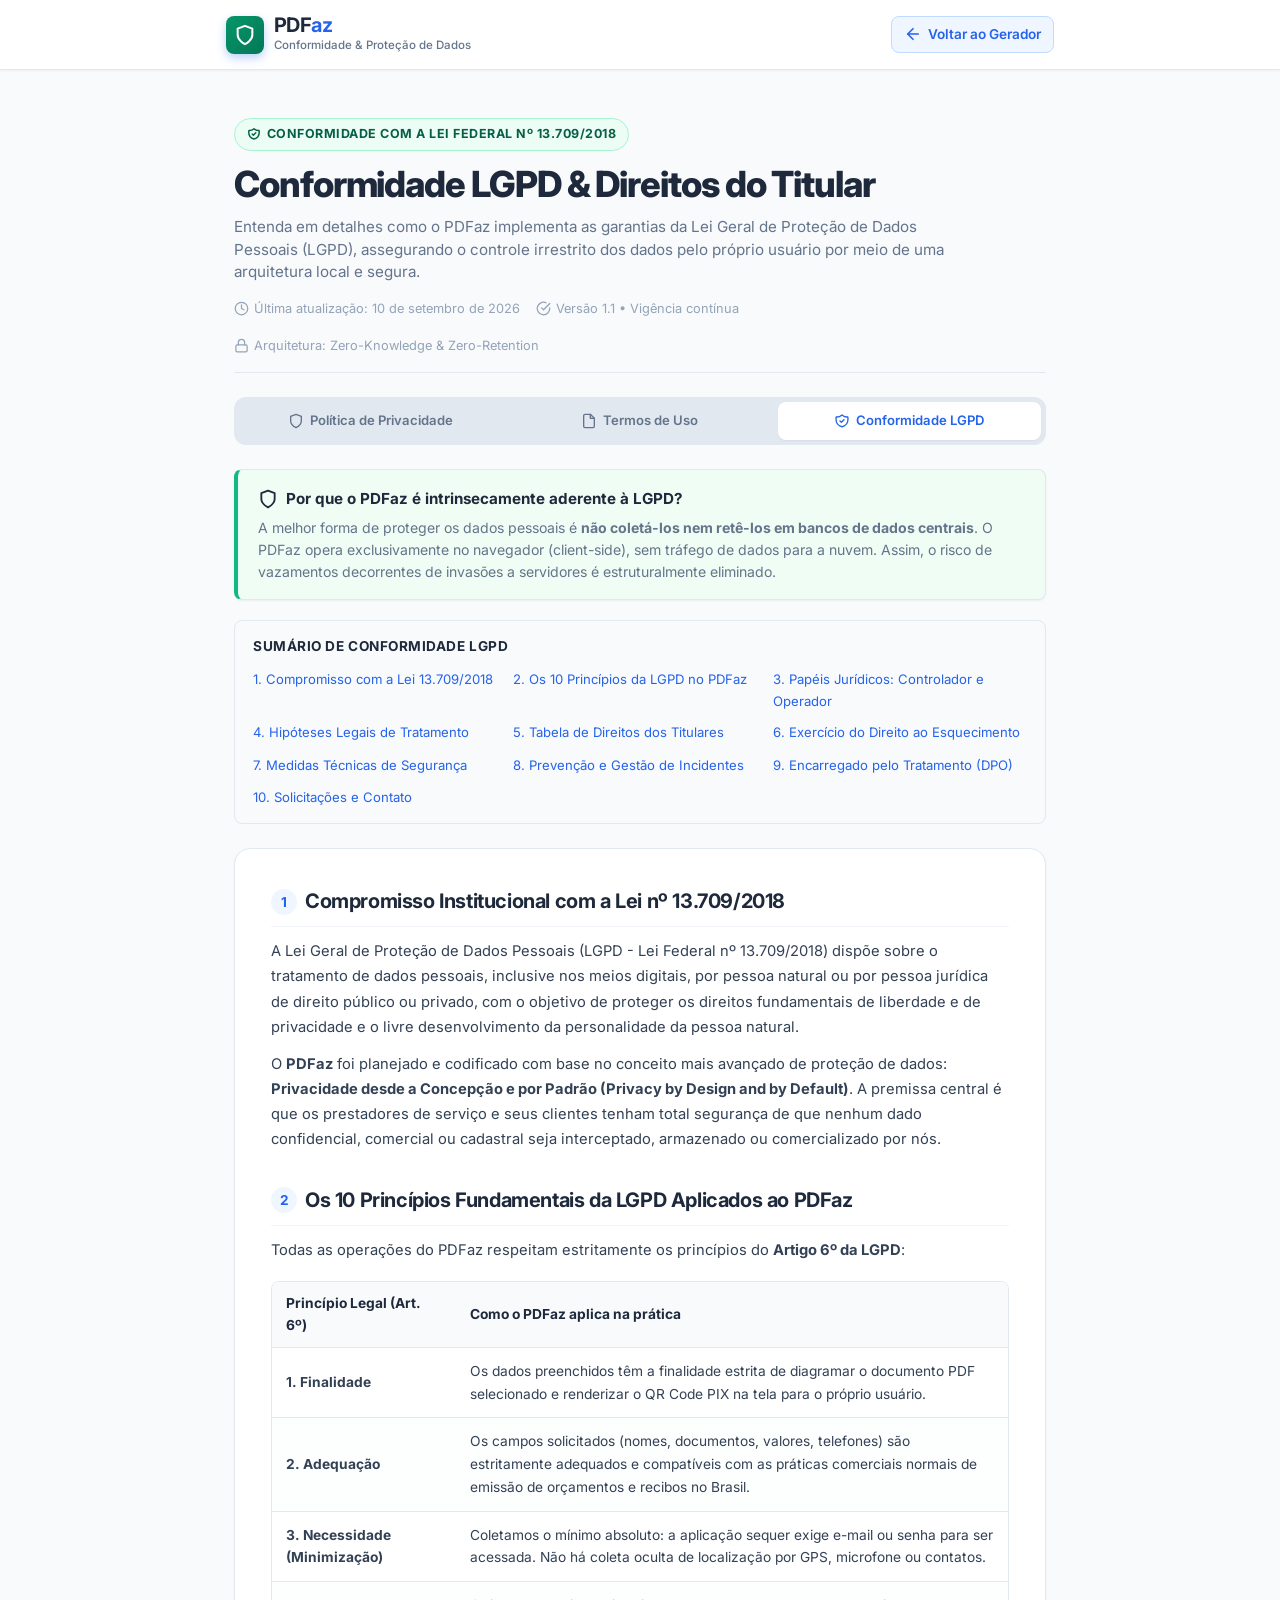
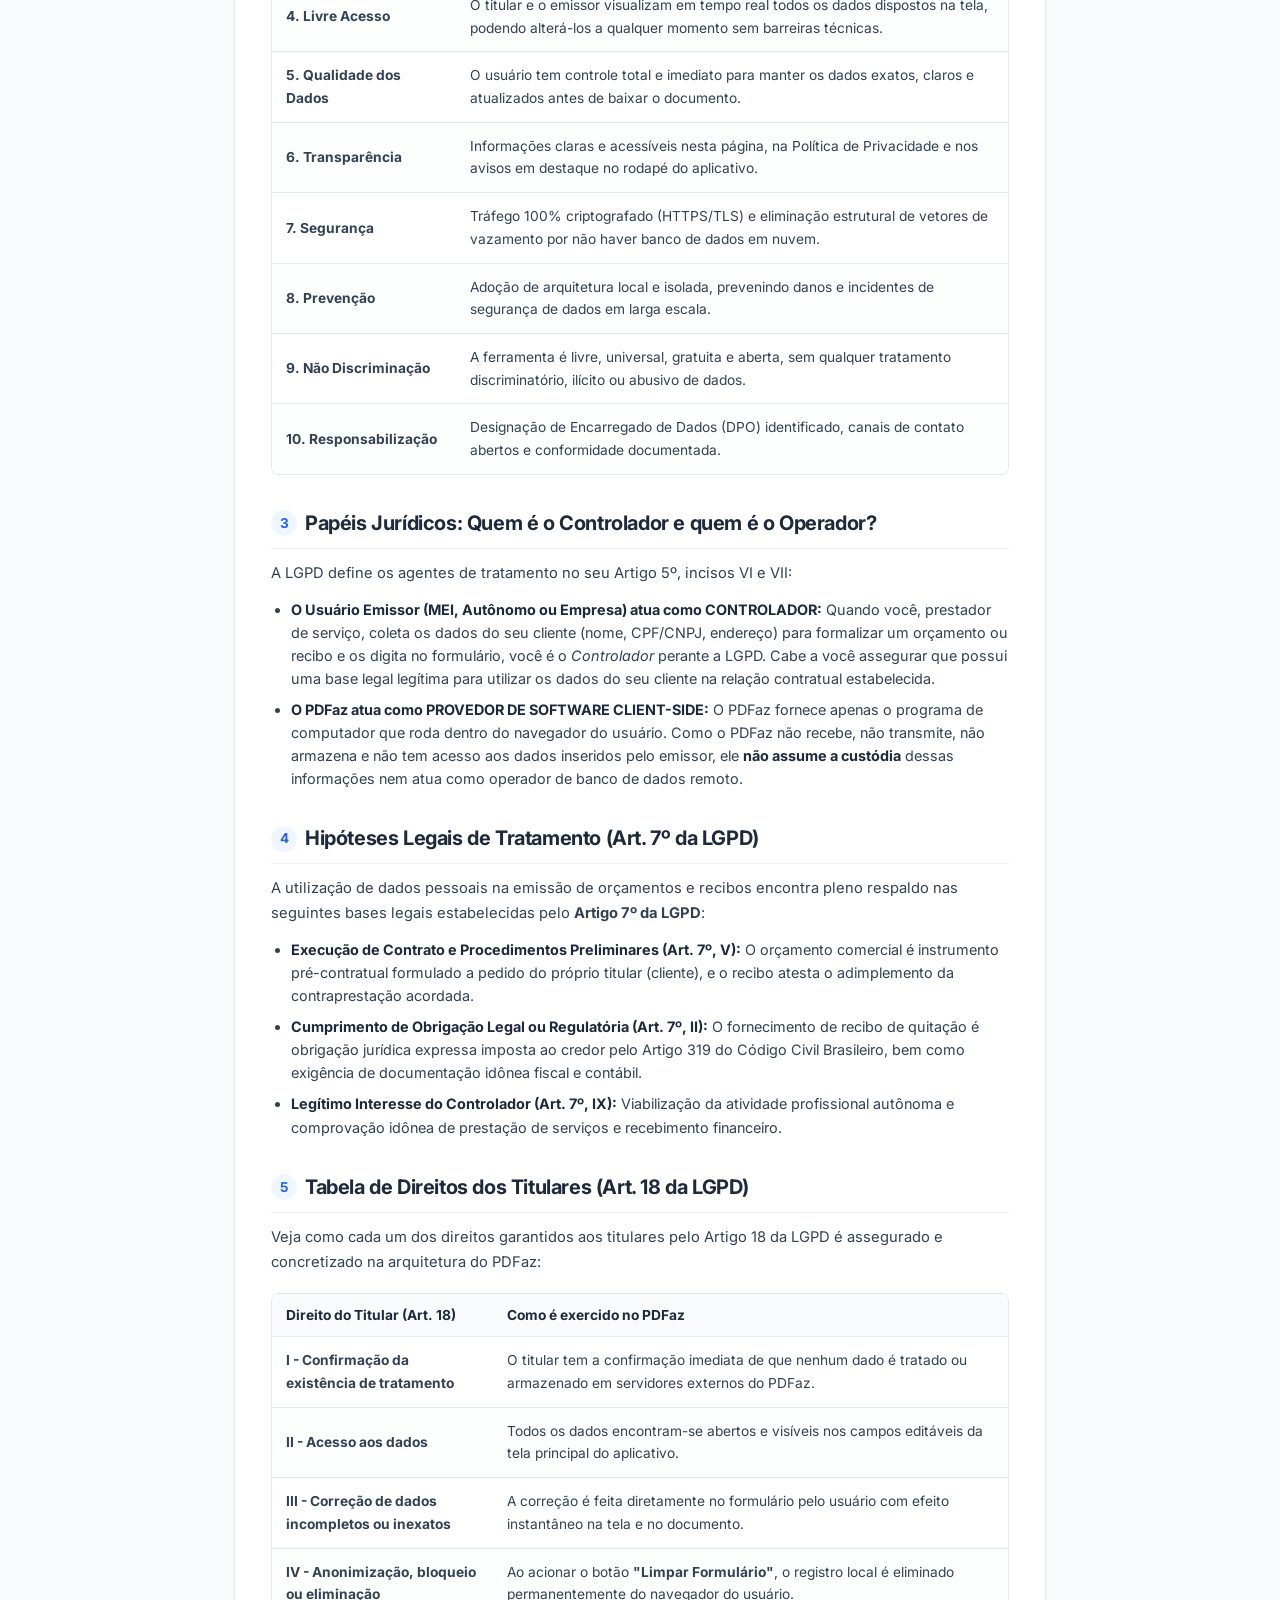
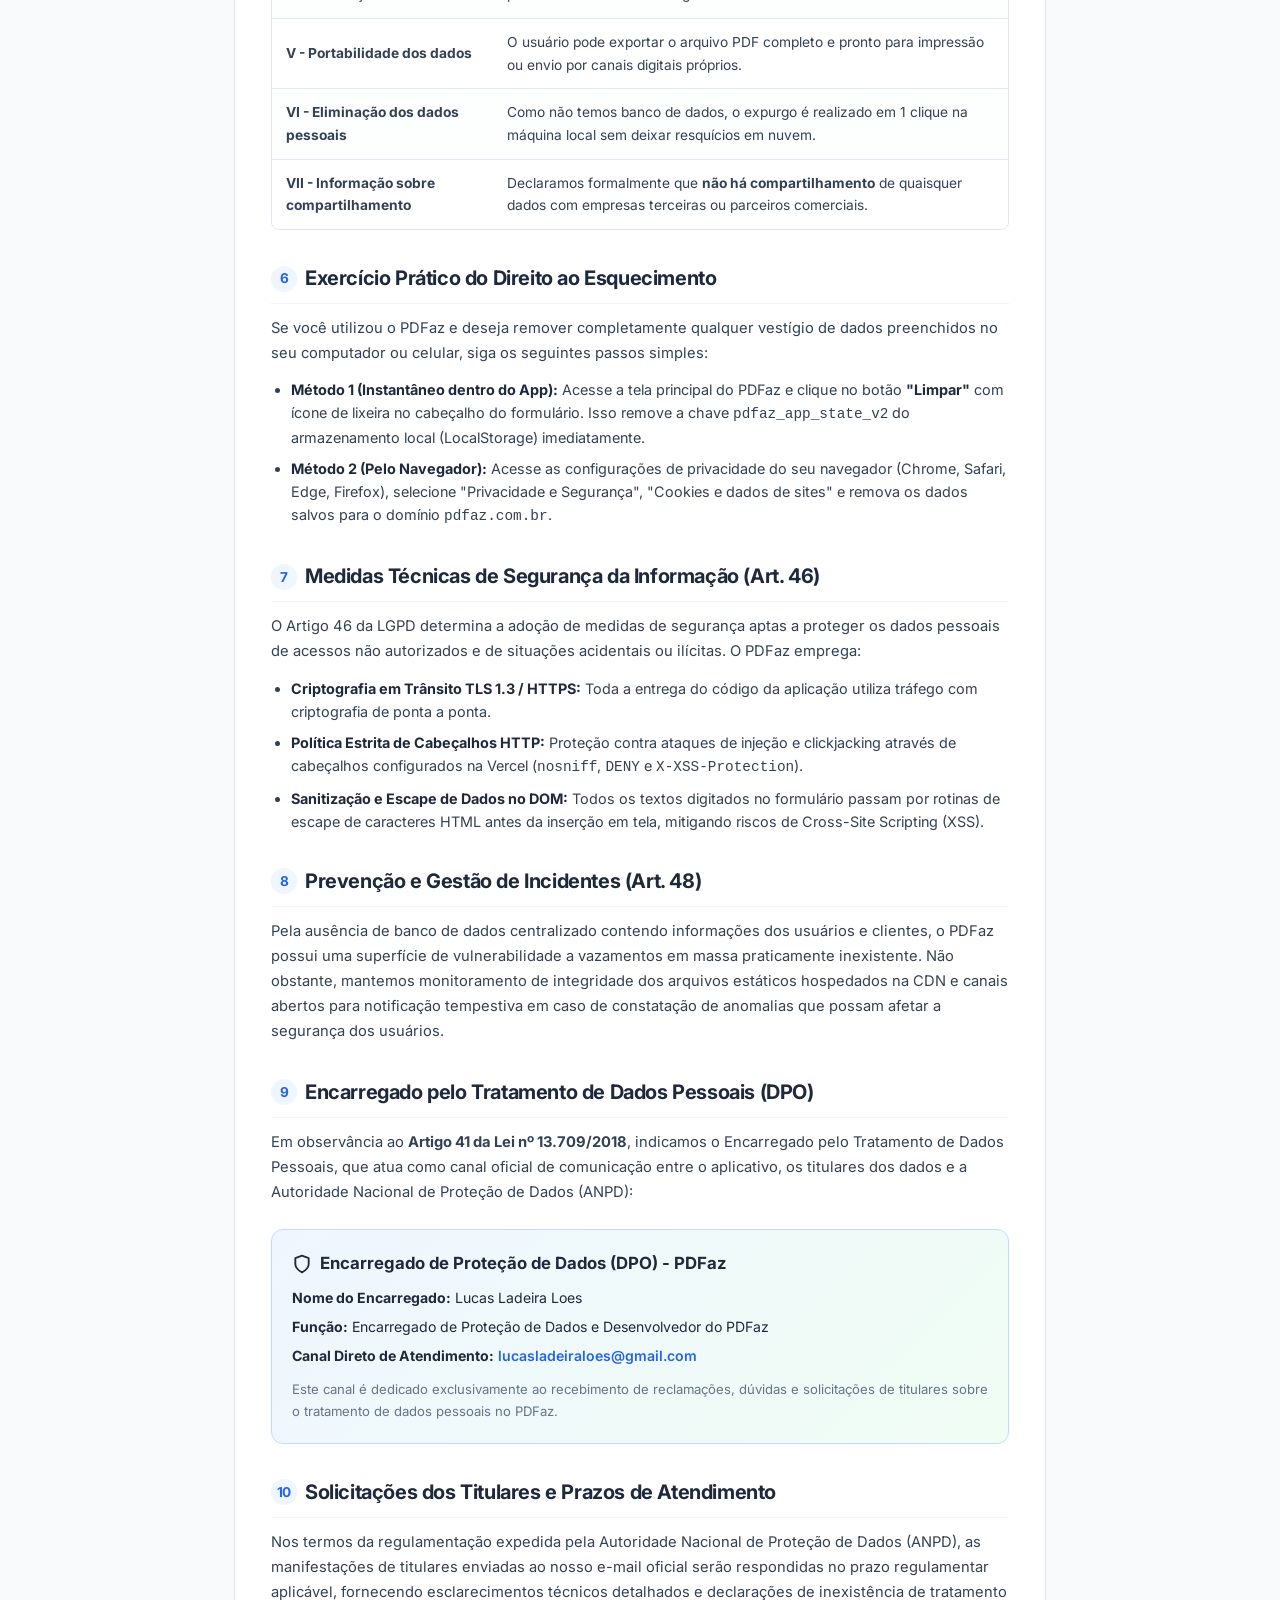
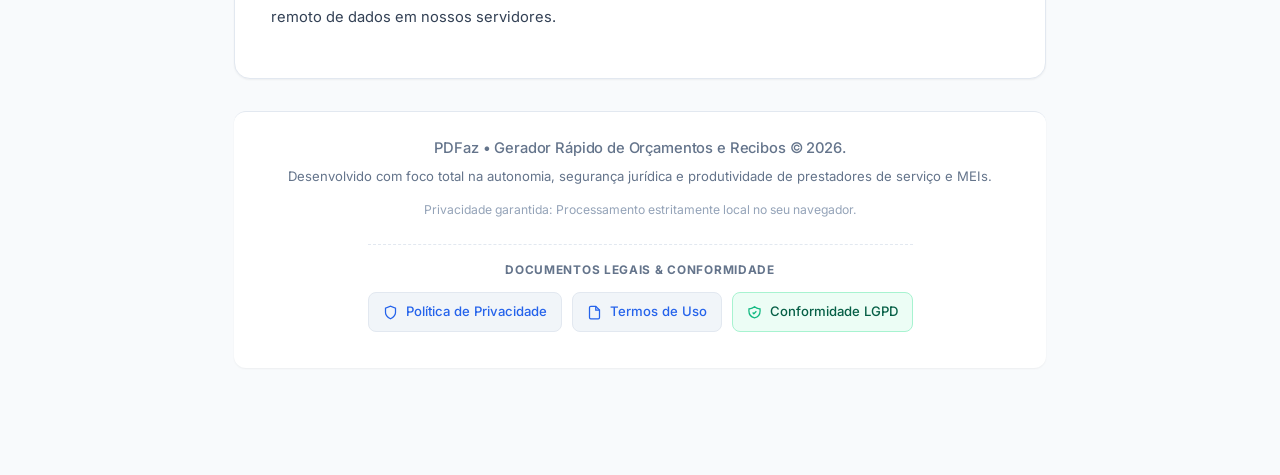
==== lgpd.html @ d3eaae0d "feat: add customer satisfaction survey, email dispatch and update domain to PDFaz.com.br" ====
<!DOCTYPE html>
<html lang="pt-BR">
<head>
  <meta charset="UTF-8">
  <meta name="viewport" content="width=device-width, initial-scale=1.0">
  <title>Conformidade LGPD • Direitos do Titular • PDFaz</title>
  
  <!-- SEO & Metadados -->
  <meta name="description" content="Conformidade do PDFaz com a Lei Geral de Proteção de Dados (LGPD - Lei nº 13.709/2018). Conheça as diretrizes de privacidade por design, bases legais e como exercer seus direitos.">
  <meta name="robots" content="index, follow">
  <link rel="canonical" href="https://pdfaz.com.br/lgpd">

  <!-- Favicon -->
  <link rel="icon" type="image/svg+xml" href="icons/icon.svg">
  <link rel="alternate icon" type="image/png" href="icons/icon-192.png">
  <meta name="theme-color" content="#10B981">

  <!-- Tipografia do Google Fonts: Inter -->
  <link rel="preconnect" href="https://fonts.googleapis.com">
  <link rel="preconnect" href="https://fonts.gstatic.com" crossorigin>
  <link href="https://fonts.googleapis.com/css2?family=Inter:wght@400;500;600;700;800&display=swap" rel="stylesheet">

  <!-- Estilos da Aplicação -->
  <link rel="stylesheet" href="css/style.css">
</head>
<body class="legal-page-body">

  <!-- ========================================================================
       Cabeçalho Superior com Navegação de Retorno
       ======================================================================== -->
  <header class="legal-header">
    <div class="legal-header-inner">
      <a href="./" class="brand" title="Voltar para a página principal do PDFaz">
        <div class="brand-icon" style="background: linear-gradient(135deg, #059669 0%, #047857 100%);">
          <svg width="22" height="22" viewBox="0 0 24 24" fill="none" stroke="currentColor" stroke-width="2.2" stroke-linecap="round" stroke-linejoin="round">
            <path d="M12 22s8-4 8-10V5l-8-3-8 3v7c0 6 8 10 8 10z"></path>
          </svg>
        </div>
        <div class="brand-info">
          <span class="brand-title">PDF<span>az</span></span>
          <span class="brand-subtitle">Conformidade &amp; Proteção de Dados</span>
        </div>
      </a>

      <a href="./" class="btn-back-app" title="Retornar ao Gerador de Documentos">
        <svg width="18" height="18" viewBox="0 0 24 24" fill="none" stroke="currentColor" stroke-width="2.2" stroke-linecap="round" stroke-linejoin="round">
          <line x1="19" y1="12" x2="5" y2="12"></line>
          <polyline points="12 19 5 12 12 5"></polyline>
        </svg>
        <span>Voltar ao Gerador</span>
      </a>
    </div>
  </header>

  <!-- ========================================================================
       Conteúdo Principal da Página LGPD
       ======================================================================== -->
  <main class="legal-container">

    <!-- Hero Section -->
    <div class="legal-hero">
      <div class="legal-badge badge-success">
        <svg width="14" height="14" viewBox="0 0 24 24" fill="none" stroke="currentColor" stroke-width="2.5" stroke-linecap="round" stroke-linejoin="round">
          <path d="M9 12l2 2 4-4m5.618-4.016A11.955 11.955 0 0112 2.944a11.955 11.955 0 01-8.618 3.04A12.02 12.02 0 003 9c0 5.591 3.824 10.29 9 11.622 5.176-1.332 9-6.03 9-11.622 0-1.042-.133-2.052-.382-3.016z"></path>
        </svg>
        Conformidade com a Lei Federal nº 13.709/2018
      </div>
      <h1 class="legal-title">Conformidade LGPD &amp; Direitos do Titular</h1>
      <p class="legal-subtitle">
        Entenda em detalhes como o PDFaz implementa as garantias da Lei Geral de Proteção de Dados Pessoais (LGPD), assegurando o controle irrestrito dos dados pelo próprio usuário por meio de uma arquitetura local e segura.
      </p>

      <div class="legal-meta">
        <span class="legal-meta-item">
          <svg width="15" height="15" viewBox="0 0 24 24" fill="none" stroke="currentColor" stroke-width="2" stroke-linecap="round" stroke-linejoin="round">
            <circle cx="12" cy="12" r="10"></circle>
            <polyline points="12 6 12 12 16 14"></polyline>
          </svg>
          Última atualização: 10 de setembro de 2026
        </span>
        <span class="legal-meta-item">
          <svg width="15" height="15" viewBox="0 0 24 24" fill="none" stroke="currentColor" stroke-width="2" stroke-linecap="round" stroke-linejoin="round">
            <path d="M22 11.08V12a10 10 0 1 1-5.93-9.14"></path>
            <polyline points="22 4 12 14.01 9 11.01"></polyline>
          </svg>
          Versão 1.1 • Vigência contínua
        </span>
        <span class="legal-meta-item">
          <svg width="15" height="15" viewBox="0 0 24 24" fill="none" stroke="currentColor" stroke-width="2" stroke-linecap="round" stroke-linejoin="round">
            <rect x="3" y="11" width="18" height="11" rx="2" ry="2"></rect>
            <path d="M7 11V7a5 5 0 0 1 10 0v4"></path>
          </svg>
          Arquitetura: Zero-Knowledge &amp; Zero-Retention
        </span>
      </div>
    </div>

    <!-- Navegação Rápida entre Abas Legais -->
    <nav class="legal-nav-tabs" aria-label="Navegação entre documentos legais">
      <a href="politica-privacidade" class="legal-tab-link">
        <svg width="16" height="16" viewBox="0 0 24 24" fill="none" stroke="currentColor" stroke-width="2" stroke-linecap="round" stroke-linejoin="round">
          <path d="M12 22s8-4 8-10V5l-8-3-8 3v7c0 6 8 10 8 10z"></path>
        </svg>
        Política de Privacidade
      </a>
      <a href="termos-de-uso" class="legal-tab-link">
        <svg width="16" height="16" viewBox="0 0 24 24" fill="none" stroke="currentColor" stroke-width="2" stroke-linecap="round" stroke-linejoin="round">
          <path d="M14 2H6a2 2 0 0 0-2 2v16a2 2 0 0 0 2 2h12a2 2 0 0 0 2-2V8z"></path>
          <polyline points="14 2 14 8 20 8"></polyline>
        </svg>
        Termos de Uso
      </a>
      <a href="lgpd" class="legal-tab-link active">
        <svg width="16" height="16" viewBox="0 0 24 24" fill="none" stroke="currentColor" stroke-width="2" stroke-linecap="round" stroke-linejoin="round">
          <path d="M9 12l2 2 4-4m5.618-4.016A11.955 11.955 0 0112 2.944a11.955 11.955 0 01-8.618 3.04A12.02 12.02 0 003 9c0 5.591 3.824 10.29 9 11.622 5.176-1.332 9-6.03 9-11.622 0-1.042-.133-2.052-.382-3.016z"></path>
        </svg>
        Conformidade LGPD
      </a>
    </nav>

    <!-- Caixa de Destaque / Resumo LGPD -->
    <div class="legal-callout callout-success">
      <div class="legal-callout-header">
        <svg width="20" height="20" viewBox="0 0 24 24" fill="none" stroke="currentColor" stroke-width="2.2" stroke-linecap="round" stroke-linejoin="round">
          <path d="M12 22s8-4 8-10V5l-8-3-8 3v7c0 6 8 10 8 10z"></path>
        </svg>
        Por que o PDFaz é intrinsecamente aderente à LGPD?
      </div>
      <div class="legal-callout-body">
        A melhor forma de proteger os dados pessoais é <strong>não coletá-los nem retê-los em bancos de dados centrais</strong>. O PDFaz opera exclusivamente no navegador (client-side), sem tráfego de dados para a nuvem. Assim, o risco de vazamentos decorrentes de invasões a servidores é estruturalmente eliminado.
      </div>
    </div>

    <!-- Sumário do Documento -->
    <div class="toc-box">
      <div class="toc-title">Sumário de Conformidade LGPD</div>
      <ul class="toc-list">
        <li><a href="#lgpd-1" class="toc-link">1. Compromisso com a Lei 13.709/2018</a></li>
        <li><a href="#lgpd-2" class="toc-link">2. Os 10 Princípios da LGPD no PDFaz</a></li>
        <li><a href="#lgpd-3" class="toc-link">3. Papéis Jurídicos: Controlador e Operador</a></li>
        <li><a href="#lgpd-4" class="toc-link">4. Hipóteses Legais de Tratamento</a></li>
        <li><a href="#lgpd-5" class="toc-link">5. Tabela de Direitos dos Titulares</a></li>
        <li><a href="#lgpd-6" class="toc-link">6. Exercício do Direito ao Esquecimento</a></li>
        <li><a href="#lgpd-7" class="toc-link">7. Medidas Técnicas de Segurança</a></li>
        <li><a href="#lgpd-8" class="toc-link">8. Prevenção e Gestão de Incidentes</a></li>
        <li><a href="#lgpd-9" class="toc-link">9. Encarregado pelo Tratamento (DPO)</a></li>
        <li><a href="#lgpd-10" class="toc-link">10. Solicitações e Contato</a></li>
      </ul>
    </div>

    <!-- Card com o Conteúdo Completo -->
    <article class="legal-content-card">

      <!-- Seção 1 -->
      <section class="legal-section" id="lgpd-1">
        <h2 class="legal-section-title">
          <span class="section-num">1</span>
          Compromisso Institucional com a Lei nº 13.709/2018
        </h2>
        <p class="legal-text">
          A Lei Geral de Proteção de Dados Pessoais (LGPD - Lei Federal nº 13.709/2018) dispõe sobre o tratamento de dados pessoais, inclusive nos meios digitais, por pessoa natural ou por pessoa jurídica de direito público ou privado, com o objetivo de proteger os direitos fundamentais de liberdade e de privacidade e o livre desenvolvimento da personalidade da pessoa natural.
        </p>
        <p class="legal-text">
          O <strong>PDFaz</strong> foi planejado e codificado com base no conceito mais avançado de proteção de dados: <strong>Privacidade desde a Concepção e por Padrão (Privacy by Design and by Default)</strong>. A premissa central é que os prestadores de serviço e seus clientes tenham total segurança de que nenhum dado confidencial, comercial ou cadastral seja interceptado, armazenado ou comercializado por nós.
        </p>
      </section>

      <!-- Seção 2 -->
      <section class="legal-section" id="lgpd-2">
        <h2 class="legal-section-title">
          <span class="section-num">2</span>
          Os 10 Princípios Fundamentais da LGPD Aplicados ao PDFaz
        </h2>
        <p class="legal-text">
          Todas as operações do PDFaz respeitam estritamente os princípios do <strong>Artigo 6º da LGPD</strong>:
        </p>

        <div class="legal-table-wrapper">
          <table class="legal-table">
            <thead>
              <tr>
                <th style="width: 25%;">Princípio Legal (Art. 6º)</th>
                <th>Como o PDFaz aplica na prática</th>
              </tr>
            </thead>
            <tbody>
              <tr>
                <td><strong>1. Finalidade</strong></td>
                <td>Os dados preenchidos têm a finalidade estrita de diagramar o documento PDF selecionado e renderizar o QR Code PIX na tela para o próprio usuário.</td>
              </tr>
              <tr>
                <td><strong>2. Adequação</strong></td>
                <td>Os campos solicitados (nomes, documentos, valores, telefones) são estritamente adequados e compatíveis com as práticas comerciais normais de emissão de orçamentos e recibos no Brasil.</td>
              </tr>
              <tr>
                <td><strong>3. Necessidade (Minimização)</strong></td>
                <td>Coletamos o mínimo absoluto: a aplicação sequer exige e-mail ou senha para ser acessada. Não há coleta oculta de localização por GPS, microfone ou contatos.</td>
              </tr>
              <tr>
                <td><strong>4. Livre Acesso</strong></td>
                <td>O titular e o emissor visualizam em tempo real todos os dados dispostos na tela, podendo alterá-los a qualquer momento sem barreiras técnicas.</td>
              </tr>
              <tr>
                <td><strong>5. Qualidade dos Dados</strong></td>
                <td>O usuário tem controle total e imediato para manter os dados exatos, claros e atualizados antes de baixar o documento.</td>
              </tr>
              <tr>
                <td><strong>6. Transparência</strong></td>
                <td>Informações claras e acessíveis nesta página, na Política de Privacidade e nos avisos em destaque no rodapé do aplicativo.</td>
              </tr>
              <tr>
                <td><strong>7. Segurança</strong></td>
                <td>Tráfego 100% criptografado (HTTPS/TLS) e eliminação estrutural de vetores de vazamento por não haver banco de dados em nuvem.</td>
              </tr>
              <tr>
                <td><strong>8. Prevenção</strong></td>
                <td>Adoção de arquitetura local e isolada, prevenindo danos e incidentes de segurança de dados em larga escala.</td>
              </tr>
              <tr>
                <td><strong>9. Não Discriminação</strong></td>
                <td>A ferramenta é livre, universal, gratuita e aberta, sem qualquer tratamento discriminatório, ilícito ou abusivo de dados.</td>
              </tr>
              <tr>
                <td><strong>10. Responsabilização</strong></td>
                <td>Designação de Encarregado de Dados (DPO) identificado, canais de contato abertos e conformidade documentada.</td>
              </tr>
            </tbody>
          </table>
        </div>
      </section>

      <!-- Seção 3 -->
      <section class="legal-section" id="lgpd-3">
        <h2 class="legal-section-title">
          <span class="section-num">3</span>
          Papéis Jurídicos: Quem é o Controlador e quem é o Operador?
        </h2>
        <p class="legal-text">
          A LGPD define os agentes de tratamento no seu Artigo 5º, incisos VI e VII:
        </p>
        <ul class="legal-list">
          <li>
            <strong>O Usuário Emissor (MEI, Autônomo ou Empresa) atua como CONTROLADOR:</strong>
            Quando você, prestador de serviço, coleta os dados do seu cliente (nome, CPF/CNPJ, endereço) para formalizar um orçamento ou recibo e os digita no formulário, você é o <em>Controlador</em> perante a LGPD. Cabe a você assegurar que possui uma base legal legítima para utilizar os dados do seu cliente na relação contratual estabelecida.
          </li>
          <li>
            <strong>O PDFaz atua como PROVEDOR DE SOFTWARE CLIENT-SIDE:</strong>
            O PDFaz fornece apenas o programa de computador que roda dentro do navegador do usuário. Como o PDFaz não recebe, não transmite, não armazena e não tem acesso aos dados inseridos pelo emissor, ele <strong>não assume a custódia</strong> dessas informações nem atua como operador de banco de dados remoto.
          </li>
        </ul>
      </section>

      <!-- Seção 4 -->
      <section class="legal-section" id="lgpd-4">
        <h2 class="legal-section-title">
          <span class="section-num">4</span>
          Hipóteses Legais de Tratamento (Art. 7º da LGPD)
        </h2>
        <p class="legal-text">
          A utilização de dados pessoais na emissão de orçamentos e recibos encontra pleno respaldo nas seguintes bases legais estabelecidas pelo <strong>Artigo 7º da LGPD</strong>:
        </p>
        <ul class="legal-list">
          <li>
            <strong>Execução de Contrato e Procedimentos Preliminares (Art. 7º, V):</strong> O orçamento comercial é instrumento pré-contratual formulado a pedido do próprio titular (cliente), e o recibo atesta o adimplemento da contraprestação acordada.
          </li>
          <li>
            <strong>Cumprimento de Obrigação Legal ou Regulatória (Art. 7º, II):</strong> O fornecimento de recibo de quitação é obrigação jurídica expressa imposta ao credor pelo Artigo 319 do Código Civil Brasileiro, bem como exigência de documentação idônea fiscal e contábil.
          </li>
          <li>
            <strong>Legítimo Interesse do Controlador (Art. 7º, IX):</strong> Viabilização da atividade profissional autônoma e comprovação idônea de prestação de serviços e recebimento financeiro.
          </li>
        </ul>
      </section>

      <!-- Seção 5 -->
      <section class="legal-section" id="lgpd-5">
        <h2 class="legal-section-title">
          <span class="section-num">5</span>
          Tabela de Direitos dos Titulares (Art. 18 da LGPD)
        </h2>
        <p class="legal-text">
          Veja como cada um dos direitos garantidos aos titulares pelo Artigo 18 da LGPD é assegurado e concretizado na arquitetura do PDFaz:
        </p>

        <div class="legal-table-wrapper">
          <table class="legal-table">
            <thead>
              <tr>
                <th style="width: 30%;">Direito do Titular (Art. 18)</th>
                <th>Como é exercido no PDFaz</th>
              </tr>
            </thead>
            <tbody>
              <tr>
                <td><strong>I - Confirmação da existência de tratamento</strong></td>
                <td>O titular tem a confirmação imediata de que nenhum dado é tratado ou armazenado em servidores externos do PDFaz.</td>
              </tr>
              <tr>
                <td><strong>II - Acesso aos dados</strong></td>
                <td>Todos os dados encontram-se abertos e visíveis nos campos editáveis da tela principal do aplicativo.</td>
              </tr>
              <tr>
                <td><strong>III - Correção de dados incompletos ou inexatos</strong></td>
                <td>A correção é feita diretamente no formulário pelo usuário com efeito instantâneo na tela e no documento.</td>
              </tr>
              <tr>
                <td><strong>IV - Anonimização, bloqueio ou eliminação</strong></td>
                <td>Ao acionar o botão <strong>"Limpar Formulário"</strong>, o registro local é eliminado permanentemente do navegador do usuário.</td>
              </tr>
              <tr>
                <td><strong>V - Portabilidade dos dados</strong></td>
                <td>O usuário pode exportar o arquivo PDF completo e pronto para impressão ou envio por canais digitais próprios.</td>
              </tr>
              <tr>
                <td><strong>VI - Eliminação dos dados pessoais</strong></td>
                <td>Como não temos banco de dados, o expurgo é realizado em 1 clique na máquina local sem deixar resquícios em nuvem.</td>
              </tr>
              <tr>
                <td><strong>VII - Informação sobre compartilhamento</strong></td>
                <td>Declaramos formalmente que <strong>não há compartilhamento</strong> de quaisquer dados com empresas terceiras ou parceiros comerciais.</td>
              </tr>
            </tbody>
          </table>
        </div>
      </section>

      <!-- Seção 6 -->
      <section class="legal-section" id="lgpd-6">
        <h2 class="legal-section-title">
          <span class="section-num">6</span>
          Exercício Prático do Direito ao Esquecimento
        </h2>
        <p class="legal-text">
          Se você utilizou o PDFaz e deseja remover completamente qualquer vestígio de dados preenchidos no seu computador ou celular, siga os seguintes passos simples:
        </p>
        <ul class="legal-list">
          <li><strong>Método 1 (Instantâneo dentro do App):</strong> Acesse a tela principal do PDFaz e clique no botão <strong>"Limpar"</strong> com ícone de lixeira no cabeçalho do formulário. Isso remove a chave <code>pdfaz_app_state_v2</code> do armazenamento local (LocalStorage) imediatamente.</li>
          <li><strong>Método 2 (Pelo Navegador):</strong> Acesse as configurações de privacidade do seu navegador (Chrome, Safari, Edge, Firefox), selecione "Privacidade e Segurança", "Cookies e dados de sites" e remova os dados salvos para o domínio <code>pdfaz.com.br</code>.</li>
        </ul>
      </section>

      <!-- Seção 7 -->
      <section class="legal-section" id="lgpd-7">
        <h2 class="legal-section-title">
          <span class="section-num">7</span>
          Medidas Técnicas de Segurança da Informação (Art. 46)
        </h2>
        <p class="legal-text">
          O Artigo 46 da LGPD determina a adoção de medidas de segurança aptas a proteger os dados pessoais de acessos não autorizados e de situações acidentais ou ilícitas. O PDFaz emprega:
        </p>
        <ul class="legal-list">
          <li><strong>Criptografia em Trânsito TLS 1.3 / HTTPS:</strong> Toda a entrega do código da aplicação utiliza tráfego com criptografia de ponta a ponta.</li>
          <li><strong>Política Estrita de Cabeçalhos HTTP:</strong> Proteção contra ataques de injeção e clickjacking através de cabeçalhos configurados na Vercel (<code>nosniff</code>, <code>DENY</code> e <code>X-XSS-Protection</code>).</li>
          <li><strong>Sanitização e Escape de Dados no DOM:</strong> Todos os textos digitados no formulário passam por rotinas de escape de caracteres HTML antes da inserção em tela, mitigando riscos de Cross-Site Scripting (XSS).</li>
        </ul>
      </section>

      <!-- Seção 8 -->
      <section class="legal-section" id="lgpd-8">
        <h2 class="legal-section-title">
          <span class="section-num">8</span>
          Prevenção e Gestão de Incidentes (Art. 48)
        </h2>
        <p class="legal-text">
          Pela ausência de banco de dados centralizado contendo informações dos usuários e clientes, o PDFaz possui uma superfície de vulnerabilidade a vazamentos em massa praticamente inexistente. Não obstante, mantemos monitoramento de integridade dos arquivos estáticos hospedados na CDN e canais abertos para notificação tempestiva em caso de constatação de anomalias que possam afetar a segurança dos usuários.
        </p>
      </section>

      <!-- Seção 9 -->
      <section class="legal-section" id="lgpd-9">
        <h2 class="legal-section-title">
          <span class="section-num">9</span>
          Encarregado pelo Tratamento de Dados Pessoais (DPO)
        </h2>
        <p class="legal-text">
          Em observância ao <strong>Artigo 41 da Lei nº 13.709/2018</strong>, indicamos o Encarregado pelo Tratamento de Dados Pessoais, que atua como canal oficial de comunicação entre o aplicativo, os titulares dos dados e a Autoridade Nacional de Proteção de Dados (ANPD):
        </p>

        <div class="dpo-card">
          <div class="dpo-card-title">
            <svg width="20" height="20" viewBox="0 0 24 24" fill="none" stroke="currentColor" stroke-width="2.2" stroke-linecap="round" stroke-linejoin="round">
              <path d="M12 22s8-4 8-10V5l-8-3-8 3v7c0 6 8 10 8 10z"></path>
            </svg>
            Encarregado de Proteção de Dados (DPO) - PDFaz
          </div>
          <div class="dpo-card-details">
            <div><strong>Nome do Encarregado:</strong> Lucas Ladeira Loes</div>
            <div><strong>Função:</strong> Encarregado de Proteção de Dados e Desenvolvedor do PDFaz</div>
            <div>
              <strong>Canal Direto de Atendimento:</strong>
              <a href="mailto:lucasladeiraloes@gmail.com?subject=LGPD%20-%20Requisi%C3%A7%C3%A3o%20de%20Titular%20PDFaz" class="dpo-email-link">
                lucasladeiraloes@gmail.com
              </a>
            </div>
            <div style="font-size: 0.82rem; color: var(--text-muted); margin-top: 6px;">
              Este canal é dedicado exclusivamente ao recebimento de reclamações, dúvidas e solicitações de titulares sobre o tratamento de dados pessoais no PDFaz.
            </div>
          </div>
        </div>
      </section>

      <!-- Seção 10 -->
      <section class="legal-section" id="lgpd-10">
        <h2 class="legal-section-title">
          <span class="section-num">10</span>
          Solicitações dos Titulares e Prazos de Atendimento
        </h2>
        <p class="legal-text">
          Nos termos da regulamentação expedida pela Autoridade Nacional de Proteção de Dados (ANPD), as manifestações de titulares enviadas ao nosso e-mail oficial serão respondidas no prazo regulamentar aplicável, fornecendo esclarecimentos técnicos detalhados e declarações de inexistência de tratamento remoto de dados em nossos servidores.
        </p>
      </section>

    </article>

    <!-- Rodapé da Página Institucional -->
    <footer class="site-footer">
      <div class="footer-content">
        <p class="footer-line-brand">
          PDFaz • Gerador Rápido de Orçamentos e Recibos &copy; 2026.
        </p>
        <p class="footer-line-mission">
          Desenvolvido com foco total na autonomia, segurança jurídica e produtividade de prestadores de serviço e MEIs.
        </p>
        <p class="footer-line-privacy">
          Privacidade garantida: Processamento estritamente local no seu navegador.
        </p>

        <div class="footer-legal-nav">
          <span class="footer-legal-header">Documentos Legais &amp; Conformidade</span>
          <div class="footer-legal-buttons">
            <a href="politica-privacidade" class="footer-legal-btn">
              <svg width="15" height="15" viewBox="0 0 24 24" fill="none" stroke="currentColor" stroke-width="2" class="legal-icon"><path d="M12 22s8-4 8-10V5l-8-3-8 3v7c0 6 8 10 8 10z"></path></svg>
              <span>Política de Privacidade</span>
            </a>
            <a href="termos-de-uso" class="footer-legal-btn">
              <svg width="15" height="15" viewBox="0 0 24 24" fill="none" stroke="currentColor" stroke-width="2" class="legal-icon"><path d="M14 2H6a2 2 0 0 0-2 2v16a2 2 0 0 0 2 2h12a2 2 0 0 0 2-2V8z"></path><polyline points="14 2 14 8 20 8"></polyline></svg>
              <span>Termos de Uso</span>
            </a>
            <a href="lgpd" class="footer-legal-btn btn-lgpd-highlight">
              <svg width="15" height="15" viewBox="0 0 24 24" fill="none" stroke="currentColor" stroke-width="2" class="legal-icon"><path d="M9 12l2 2 4-4m5.618-4.016A11.955 11.955 0 0112 2.944a11.955 11.955 0 01-8.618 3.04A12.02 12.02 0 003 9c0 5.591 3.824 10.29 9 11.622 5.176-1.332 9-6.03 9-11.622 0-1.042-.133-2.052-.382-3.016z"></path></svg>
              <span>Conformidade LGPD</span>
            </a>
          </div>
        </div>
      </div>
    </footer>

  </main>

  <script>
    if ('serviceWorker' in navigator) {
      window.addEventListener('load', () => {
        navigator.serviceWorker.register('./sw.js').then(reg => {
          reg.update();
        }).catch(err => console.warn('SW error:', err));
      });
    }
  </script>
</body>
</html>
---- css/style.css ----
/* ==========================================================================
   PDFaz - Design System & Estilos Globais (Mobile-First)
   Paleta: Slate 50 (#F8FAFC), Blue 600 (#2563EB), Emerald 500 (#10B981)
   ========================================================================== */

:root {
  /* Cores Principais */
  --bg-app: #F8FAFC;
  --bg-card: #FFFFFF;
  --bg-card-hover: #F1F5F9;
  --bg-input: #FFFFFF;
  --bg-muted: #F1F5F9;

  /* Cores de Marca & Destaques */
  --primary: #2563EB;
  --primary-hover: #1D4ED8;
  --primary-light: #EFF6FF;
  --primary-border: #BFDBFE;

  --success: #10B981;
  --success-hover: #059669;
  --success-light: #ECFDF5;
  --success-border: #A7F3D0;

  --danger: #EF4444;
  --danger-hover: #DC2626;
  --danger-light: #FEF2F2;

  --warning: #F59E0B;
  --warning-light: #FFFBEB;

  /* Tipografia & Textos */
  --text-main: #1E293B;
  /* Slate 800 */
  --text-muted: #64748B;
  /* Slate 500 */
  --text-subtle: #94A3B8;
  /* Slate 400 */
  --text-inverse: #FFFFFF;

  /* Bordas e Sombras */
  --border-color: #E2E8F0;
  /* Slate 200 */
  --border-focus: #2563EB;
  --radius-sm: 6px;
  --radius-md: 8px;
  --radius-lg: 12px;
  --radius-xl: 16px;
  --radius-full: 9999px;

  --shadow-sm: 0 1px 2px 0 rgba(0, 0, 0, 0.05);
  --shadow-md: 0 4px 6px -1px rgba(0, 0, 0, 0.07), 0 2px 4px -2px rgba(0, 0, 0, 0.05);
  --shadow-lg: 0 10px 15px -3px rgba(0, 0, 0, 0.08), 0 4px 6px -4px rgba(0, 0, 0, 0.04);
  --shadow-xl: 0 20px 25px -5px rgba(0, 0, 0, 0.1), 0 8px 10px -6px rgba(0, 0, 0, 0.04);

  /* Transições */
  --transition-fast: 0.15s ease;
  --transition-normal: 0.25s ease;
}

/* Reset básico e tipografia */
*,
*::before,
*::after {
  box-sizing: border-box;
  margin: 0;
  padding: 0;
}

html {
  font-family: 'Inter', system-ui, -apple-system, BlinkMacSystemFont, 'Segoe UI', Roboto, Oxygen, Ubuntu, Cantarell, sans-serif;
  font-size: 16px;
  background-color: var(--bg-app);
  color: var(--text-main);
  scroll-behavior: smooth;
  -webkit-font-smoothing: antialiased;
}

body {
  min-height: 100vh;
  display: flex;
  flex-direction: column;
  line-height: 1.5;
  padding-bottom: 90px;
  /* Espaço para barra flutuante mobile */
}

@media (min-width: 768px) {
  body {
    padding-bottom: 40px;
  }
}

/* Container Principal */
.app-container {
  width: 100%;
  max-width: 920px;
  margin: 0 auto;
  padding: 16px;
}

@media (min-width: 768px) {
  .app-container {
    padding: 24px 20px;
  }
}

/* ==========================================================================
   Cabeçalho Superior (Navbar)
   ========================================================================== */
.site-header {
  background-color: rgba(255, 255, 255, 0.95);
  backdrop-filter: blur(8px);
  border-bottom: 1px solid var(--border-color);
  position: sticky;
  top: 0;
  z-index: 40;
  box-shadow: var(--shadow-sm);
}

.header-inner {
  max-width: 920px;
  margin: 0 auto;
  padding: 12px 16px;
  display: flex;
  align-items: center;
  justify-content: space-between;
  gap: 12px;
}

.brand {
  display: flex;
  align-items: center;
  gap: 10px;
  text-decoration: none;
  color: inherit;
}

.brand-icon {
  width: 38px;
  height: 38px;
  background: linear-gradient(135deg, var(--primary) 0%, #1D4ED8 100%);
  color: white;
  border-radius: var(--radius-md);
  display: flex;
  align-items: center;
  justify-content: center;
  box-shadow: 0 4px 10px rgba(37, 99, 235, 0.3);
}

.brand-info {
  display: flex;
  flex-direction: column;
}

.brand-title {
  font-size: 1.25rem;
  font-weight: 700;
  letter-spacing: -0.03em;
  color: var(--text-main);
  line-height: 1.1;
}

.brand-title span {
  color: var(--primary);
}

.brand-subtitle {
  font-size: 0.72rem;
  color: var(--text-muted);
  font-weight: 500;
}

.header-actions {
  display: flex;
  align-items: center;
  gap: 8px;
}

.btn-install-app {
  display: inline-flex;
  align-items: center;
  gap: 6px;
  background: linear-gradient(135deg, var(--primary) 0%, #1D4ED8 100%);
  color: #FFFFFF;
  border: none;
  font-weight: 600;
  box-shadow: 0 2px 6px rgba(37, 99, 235, 0.35);
  transition: all var(--transition-fast);
  animation: pulseInstall 3s infinite;
}

.btn-install-app:hover {
  background: linear-gradient(135deg, var(--primary-hover) 0%, #1E40AF 100%);
  box-shadow: 0 4px 10px rgba(37, 99, 235, 0.45);
  transform: translateY(-1px);
}

@keyframes pulseInstall {
  0%, 100% {
    box-shadow: 0 2px 6px rgba(37, 99, 235, 0.35);
  }
  50% {
    box-shadow: 0 0 0 4px rgba(37, 99, 235, 0.2), 0 4px 10px rgba(37, 99, 235, 0.4);
  }
}

/* ==========================================================================
   Hero & Badges
   ========================================================================== */
.hero-banner {
  text-align: center;
  margin-top: 12px;
  margin-bottom: 24px;
}

.hero-pill {
  display: inline-flex;
  align-items: center;
  gap: 6px;
  padding: 4px 12px;
  background-color: var(--primary-light);
  color: var(--primary);
  border: 1px solid var(--primary-border);
  border-radius: var(--radius-full);
  font-size: 0.78rem;
  font-weight: 600;
  margin-bottom: 8px;
}

.hero-title {
  font-size: 1.5rem;
  font-weight: 700;
  color: var(--text-main);
  letter-spacing: -0.02em;
  line-height: 1.25;
}

.hero-desc {
  font-size: 0.88rem;
  color: var(--text-muted);
  max-width: 580px;
  margin: 6px auto 0;
}

@media (min-width: 768px) {
  .hero-title {
    font-size: 1.85rem;
  }

  .hero-desc {
    font-size: 0.95rem;
  }
}

/* ==========================================================================
   Design dos Cards (White Cards com Sombra Suave)
   ========================================================================== */
.card {
  background-color: var(--bg-card);
  border: 1px solid var(--border-color);
  border-radius: var(--radius-lg);
  box-shadow: var(--shadow-sm);
  padding: 18px;
  margin-bottom: 18px;
  transition: box-shadow var(--transition-normal), border-color var(--transition-normal);
}

.card:hover {
  box-shadow: var(--shadow-md);
  border-color: #CBD5E1;
}

.card-header {
  display: flex;
  align-items: center;
  justify-content: space-between;
  margin-bottom: 16px;
  padding-bottom: 10px;
  border-bottom: 1px solid var(--border-color);
}

.card-title {
  font-size: 1.05rem;
  font-weight: 600;
  color: var(--text-main);
  display: flex;
  align-items: center;
  gap: 8px;
}

.card-title svg {
  color: var(--primary);
}

/* ==========================================================================
   Segmented Control (Alternador Orçamento / Recibo)
   ========================================================================== */
.doc-type-selector {
  display: grid;
  grid-template-columns: 1fr 1fr;
  background-color: var(--bg-muted);
  padding: 4px;
  border-radius: var(--radius-md);
  margin-bottom: 18px;
  gap: 4px;
  border: 1px solid var(--border-color);
}

.doc-type-btn {
  display: flex;
  align-items: center;
  justify-content: center;
  gap: 8px;
  padding: 10px 16px;
  font-size: 0.95rem;
  font-weight: 600;
  border: none;
  background: transparent;
  color: var(--text-muted);
  border-radius: var(--radius-sm);
  cursor: pointer;
  transition: all var(--transition-fast);
  min-height: 44px;
}

.doc-type-btn.active {
  background-color: var(--bg-card);
  color: var(--primary);
  box-shadow: var(--shadow-sm);
}

/* ==========================================================================
   Grids e Campos de Formulário
   ========================================================================== */
.form-grid {
  display: grid;
  grid-template-columns: 1fr;
  gap: 14px;
}

@media (min-width: 640px) {
  .form-grid-2 {
    grid-template-columns: repeat(2, 1fr);
  }

  .form-grid-3 {
    grid-template-columns: repeat(3, 1fr);
  }

  .form-grid-4 {
    grid-template-columns: repeat(4, 1fr);
  }
}

.form-group {
  display: flex;
  flex-direction: column;
  gap: 6px;
}

.form-label {
  font-size: 0.82rem;
  font-weight: 500;
  color: var(--text-main);
  display: flex;
  align-items: center;
  justify-content: space-between;
}

.form-label .optional {
  color: var(--text-subtle);
  font-weight: 400;
  font-size: 0.75rem;
}

.form-input,
.form-select,
.form-textarea {
  width: 100%;
  padding: 9px 12px;
  font-size: 0.9rem;
  font-family: inherit;
  color: var(--text-main);
  background-color: var(--bg-input);
  border: 1px solid var(--border-color);
  border-radius: var(--radius-md);
  outline: none;
  transition: border-color var(--transition-fast), box-shadow var(--transition-fast);
  min-height: 42px;
}

.form-input:focus,
.form-select:focus,
.form-textarea:focus {
  border-color: var(--primary);
  box-shadow: 0 0 0 3px rgba(37, 99, 235, 0.15);
}

.form-input::placeholder,
.form-textarea::placeholder {
  color: var(--text-subtle);
}

.form-textarea {
  resize: vertical;
  min-height: 80px;
  line-height: 1.4;
}

/* Wrapper com prefixo ou ícone */
.input-prefix-wrapper {
  position: relative;
  display: flex;
  align-items: center;
}

.input-prefix {
  position: absolute;
  left: 12px;
  color: var(--text-muted);
  font-size: 0.85rem;
  font-weight: 600;
  pointer-events: none;
}

.input-prefix-wrapper .form-input {
  padding-left: 36px;
}

/* ==========================================================================
   Tabela Dinâmica de Itens / Serviços
   ========================================================================== */
.items-table-wrapper {
  margin-top: 8px;
  overflow-x: auto;
}

.items-header {
  display: none;
  grid-template-columns: minmax(180px, 3fr) 80px 120px 110px 44px;
  gap: 10px;
  padding: 8px 12px;
  background-color: var(--bg-muted);
  border-radius: var(--radius-md);
  font-size: 0.78rem;
  font-weight: 600;
  color: var(--text-muted);
  margin-bottom: 8px;
  border: 1px solid var(--border-color);
}

@media (min-width: 680px) {
  .items-header {
    display: grid;
  }
}

.items-list {
  display: flex;
  flex-direction: column;
  gap: 10px;
}

/* Item Row (Desktop Grid / Mobile Card) */
.item-row {
  background-color: #FFFFFF;
  border: 1px solid var(--border-color);
  border-radius: var(--radius-md);
  padding: 12px;
  display: flex;
  flex-direction: column;
  gap: 8px;
  position: relative;
  transition: all var(--transition-fast);
}

.item-row:hover {
  border-color: #CBD5E1;
  background-color: #FAFAFA;
}

@media (min-width: 680px) {
  .item-row {
    display: grid;
    grid-template-columns: minmax(180px, 3fr) 80px 120px 110px 44px;
    gap: 10px;
    align-items: center;
    padding: 8px 12px;
  }
}

.item-row .mobile-label {
  display: block;
  font-size: 0.72rem;
  font-weight: 600;
  color: var(--text-muted);
  margin-bottom: 2px;
}

@media (min-width: 680px) {
  .item-row .mobile-label {
    display: none;
  }
}

.item-total-display {
  display: flex;
  flex-direction: column;
  justify-content: center;
  font-weight: 600;
  font-size: 0.92rem;
  color: var(--text-main);
  text-align: right;
  padding-right: 4px;
}

@media (max-width: 679px) {
  .item-row-grid-mobile {
    display: grid;
    grid-template-columns: 1fr 1fr 1fr auto;
    gap: 8px;
    align-items: flex-end;
  }

  .item-total-display {
    text-align: left;
  }
}

@media (min-width: 680px) {
  .item-row-grid-mobile {
    display: contents;
  }

  .btn-delete-item {
    justify-self: center;
  }
}

.btn-delete-item {
  display: flex;
  align-items: center;
  justify-content: center;
  background-color: transparent;
  color: var(--text-subtle);
  border: 1px solid transparent;
  border-radius: var(--radius-md);
  width: 40px;
  height: 40px;
  cursor: pointer;
  transition: all var(--transition-fast);
}

.btn-delete-item:hover {
  background-color: var(--danger-light);
  color: var(--danger);
  border-color: #FCA5A5;
}

.add-item-action {
  margin-top: 14px;
  display: flex;
  justify-content: flex-start;
}

/* ==========================================================================
   Resumo Financeiro (Totais)
   ========================================================================== */
.summary-container {
  display: flex;
  flex-direction: column;
  gap: 10px;
  background-color: var(--bg-muted);
  border: 1px solid var(--border-color);
  border-radius: var(--radius-md);
  padding: 16px;
  margin-top: 16px;
}

@media (min-width: 640px) {
  .summary-container {
    max-width: 380px;
    margin-left: auto;
  }
}

.summary-line {
  display: flex;
  align-items: center;
  justify-content: space-between;
  font-size: 0.9rem;
  color: var(--text-muted);
}

.summary-line span:last-child {
  font-weight: 600;
  color: var(--text-main);
}

.summary-line.discount-input-line {
  gap: 12px;
}

.discount-input-wrapper {
  max-width: 140px;
}

.summary-divider {
  height: 1px;
  background-color: var(--border-color);
  margin: 4px 0;
}

.summary-total {
  display: flex;
  align-items: center;
  justify-content: space-between;
  font-size: 1.15rem;
  font-weight: 700;
  color: var(--primary);
  padding-top: 4px;
}

.summary-total .total-value {
  font-size: 1.35rem;
  letter-spacing: -0.02em;
}

/* ==========================================================================
   Botões de Ação
   ========================================================================== */
.btn {
  display: inline-flex;
  align-items: center;
  justify-content: center;
  gap: 8px;
  padding: 10px 18px;
  font-size: 0.92rem;
  font-weight: 500;
  font-family: inherit;
  border-radius: var(--radius-md);
  border: 1px solid transparent;
  cursor: pointer;
  transition: all var(--transition-fast);
  min-height: 44px;
  text-decoration: none;
  user-select: none;
}

.btn-primary {
  background-color: var(--primary);
  color: var(--text-inverse);
  box-shadow: 0 2px 4px rgba(37, 99, 235, 0.2);
}

.btn-primary:hover {
  background-color: var(--primary-hover);
  box-shadow: 0 4px 8px rgba(37, 99, 235, 0.3);
  transform: translateY(-1px);
}

.btn-success {
  background-color: var(--success);
  color: var(--text-inverse);
  font-weight: 600;
  box-shadow: 0 2px 6px rgba(16, 185, 129, 0.25);
}

.btn-success:hover {
  background-color: var(--success-hover);
  box-shadow: 0 4px 12px rgba(16, 185, 129, 0.35);
  transform: translateY(-1px);
}

.btn-outline {
  background-color: var(--bg-card);
  color: var(--text-main);
  border-color: var(--border-color);
}

.btn-outline:hover {
  background-color: var(--bg-card-hover);
  border-color: #CBD5E1;
}

.btn-ghost {
  background-color: transparent;
  color: var(--text-muted);
}

.btn-ghost:hover {
  background-color: var(--bg-muted);
  color: var(--text-main);
}

.btn-sm {
  padding: 6px 12px;
  font-size: 0.8rem;
  min-height: 36px;
}

.btn-lg {
  padding: 14px 24px;
  font-size: 1.05rem;
  font-weight: 600;
  min-height: 50px;
}

/* ==========================================================================
   Barra Flutuante de Ação (Mobile Sticky Bar)
   ========================================================================== */
.mobile-action-bar {
  position: fixed;
  bottom: 0;
  left: 0;
  right: 0;
  background-color: rgba(255, 255, 255, 0.95);
  backdrop-filter: blur(10px);
  border-top: 1px solid var(--border-color);
  padding: 12px 16px;
  display: flex;
  align-items: center;
  justify-content: space-between;
  gap: 12px;
  z-index: 50;
  box-shadow: var(--shadow-xl);
}

.mobile-action-bar .mobile-total-info {
  display: flex;
  flex-direction: column;
}

.mobile-action-bar .mobile-total-info .label {
  font-size: 0.72rem;
  color: var(--text-muted);
  font-weight: 500;
}

.mobile-action-bar .mobile-total-info .value {
  font-size: 1.15rem;
  font-weight: 700;
  color: var(--primary);
  line-height: 1.1;
}

.mobile-action-bar .btn-generate-mobile {
  flex: 1;
  max-width: 220px;
}

@media (min-width: 768px) {
  .mobile-action-bar {
    display: none;
  }
}

/* Ações Desktop no final do formulário */
.desktop-action-bar {
  display: none;
  align-items: center;
  justify-content: flex-end;
  gap: 12px;
  margin-top: 24px;
  padding-top: 16px;
}

@media (min-width: 768px) {
  .desktop-action-bar {
    display: flex;
  }
}

/* ==========================================================================
   Toast Notifications (Feedback visual)
   ========================================================================== */
.toast-container {
  position: fixed;
  top: 24px;
  right: 24px;
  display: flex;
  flex-direction: column;
  gap: 10px;
  z-index: 9999;
  pointer-events: none;
  max-width: calc(100vw - 48px);
}

.toast {
  background-color: var(--text-main);
  color: #FFFFFF;
  padding: 12px 18px;
  border-radius: var(--radius-md);
  font-size: 0.88rem;
  font-weight: 500;
  box-shadow: var(--shadow-xl);
  display: flex;
  align-items: center;
  gap: 10px;
  pointer-events: auto;
  animation: slideInToast 0.3s ease forwards;
  max-width: 380px;
  word-break: break-word;
}

.toast.toast-success {
  background-color: #065F46;
  border: 1px solid #059669;
}

.toast.toast-info {
  background-color: #1E3A8A;
  border: 1px solid #2563EB;
}

.toast.toast-danger {
  background-color: #991B1B;
  border: 1px solid #DC2626;
}

.toast-fadeout {
  animation: slideOutToast 0.3s ease forwards;
}

@keyframes slideInToast {
  from {
    transform: translateX(100%);
    opacity: 0;
  }

  to {
    transform: translateX(0);
    opacity: 1;
  }
}

@keyframes slideOutToast {
  from {
    transform: translateX(0);
    opacity: 1;
  }

  to {
    transform: translateX(100%);
    opacity: 0;
  }
}

/* ==========================================================================
   Footer
   ========================================================================== */
.site-footer {
  margin-top: 40px;
  text-align: center;
  font-size: 0.82rem;
  color: var(--text-muted);
  padding: 24px 16px;
  border-top: 1px solid var(--border-color);
}

.site-footer .footer-content {
  display: flex;
  flex-direction: column;
  align-items: center;
  justify-content: center;
  gap: 6px;
}

.site-footer .footer-line-brand {
  margin: 0;
  text-align: center;
  font-weight: 500;
  color: var(--text-secondary);
}

.site-footer .footer-line-mission {
  margin: 0;
  text-align: center;
  color: var(--text-muted);
  font-size: 0.82rem;
}

.site-footer .footer-line-privacy {
  margin-top: 6px;
  text-align: center;
  font-size: 0.76rem;
  color: var(--text-subtle);
}

.site-footer a {
  color: var(--primary);
  text-decoration: none;
  font-weight: 500;
}

.site-footer a:hover {
  text-decoration: underline;
}

/* ==========================================================================
   Utilitários de Feedback de carregamento (Spinner)
   ========================================================================== */
.spinner {
  width: 18px;
  height: 18px;
  border: 2px solid rgba(255, 255, 255, 0.3);
  border-top-color: #FFFFFF;
  border-radius: 50%;
  animation: spin 0.6s linear infinite;
  display: inline-block;
}

@keyframes spin {
  to {
    transform: rotate(360deg);
  }
}

/* ==========================================================================
   Seção PIX & QR Code
   ========================================================================== */
.pix-section-grid {
  display: grid;
  grid-template-columns: 1fr;
  gap: 16px;
  align-items: start;
}

@media (min-width: 640px) {
  .pix-section-grid {
    grid-template-columns: 1fr 180px;
  }
}

.input-with-button {
  display: flex;
  gap: 8px;
  align-items: stretch;
}

.input-with-button .form-input {
  flex: 1;
}

.btn-copy-pix {
  display: inline-flex;
  align-items: center;
  gap: 6px;
  padding: 8px 14px;
  font-size: 0.85rem;
  white-space: nowrap;
  background-color: var(--primary);
  color: white;
  border: none;
  border-radius: var(--radius-md);
  cursor: pointer;
  transition: all var(--transition-fast);
}

.btn-copy-pix:hover {
  background-color: var(--primary-hover);
  transform: translateY(-1px);
}

.btn-copy-pix.copied {
  background-color: var(--success) !important;
}

/* Card do QR Code */
.qrcode-card {
  background-color: #FFFFFF;
  border: 1px solid var(--border-color);
  border-radius: var(--radius-md);
  padding: 12px;
  display: flex;
  flex-direction: column;
  align-items: center;
  text-align: center;
  box-shadow: var(--shadow-sm);
  transition: box-shadow var(--transition-fast);
}

.qrcode-card:hover {
  box-shadow: var(--shadow-md);
  border-color: #CBD5E1;
}

.qrcode-header {
  margin-bottom: 8px;
}

.qrcode-tag {
  font-size: 0.68rem;
  font-weight: 700;
  letter-spacing: 0.05em;
  background-color: var(--success-light);
  color: var(--success-hover);
  border: 1px solid var(--success-border);
  padding: 2px 8px;
  border-radius: var(--radius-full);
}

.qrcode-display {
  width: 110px;
  height: 110px;
  display: flex;
  align-items: center;
  justify-content: center;
  background-color: #FFFFFF;
  border: 1px dashed var(--border-color);
  border-radius: var(--radius-sm);
  padding: 4px;
  margin: 0 auto;
}

.qrcode-display img,
.qrcode-display canvas {
  width: 100% !important;
  height: 100% !important;
  display: block;
  border-radius: 4px;
}

.qrcode-hint {
  font-size: 0.68rem;
  color: var(--text-muted);
  margin-top: 6px;
  line-height: 1.2;
}

/* Custom Checkbox */
.checkbox-group {
  margin-top: 8px;
}

.custom-checkbox-label {
  display: flex;
  align-items: center;
  gap: 8px;
  font-size: 0.82rem;
  color: var(--text-muted);
  cursor: pointer;
  user-select: none;
}

.custom-checkbox-label input[type="checkbox"] {
  width: 16px;
  height: 16px;
  accent-color: var(--primary);
  cursor: pointer;
}

/* ==========================================================================
   Diferenciação Visual do Modo Recibo (Quitação)
   ========================================================================== */
.recibo-declaration-preview {
  margin-top: 14px;
  background-color: var(--success-light);
  border: 1px solid var(--success-border);
  border-radius: var(--radius-md);
  padding: 14px 16px;
  animation: fadeIn 0.3s ease;
}

.declaration-badge {
  display: inline-flex;
  align-items: center;
  gap: 6px;
  font-size: 0.76rem;
  font-weight: 700;
  color: #065F46;
  margin-bottom: 6px;
  text-transform: uppercase;
  letter-spacing: 0.03em;
}

.declaration-text {
  font-size: 0.86rem;
  line-height: 1.45;
  color: #044E39;
}

/* Ajustes de cor quando o modo recibo está ativo */
body.mode-recibo .doc-type-btn.active {
  color: #059669;
}

body.mode-recibo #doc-type-badge-text {
  background-color: var(--success-light) !important;
  border-color: var(--success-border) !important;
  color: #059669 !important;
}

body.mode-recibo .summary-total {
  color: #059669;
}

@keyframes fadeIn {
  from {
    opacity: 0;
    transform: translateY(-4px);
  }

  to {
    opacity: 1;
    transform: translateY(0);
  }
}

/* ==========================================================================
   Seção de Segurança, Privacidade Local & Doação PIX
   ========================================================================== */
.donation-security-card {
  margin-top: 32px;
  background: linear-gradient(135deg, var(--bg-card) 0%, rgba(241, 245, 249, 0.7) 100%);
  border: 1px solid var(--border-color);
  box-shadow: var(--shadow-sm);
  padding: 28px;
  overflow: hidden;
  position: relative;
}

.donation-grid {
  display: grid;
  grid-template-columns: 1fr 330px;
  gap: 32px;
  align-items: center;
}

.donation-info-col {
  display: flex;
  flex-direction: column;
  gap: 14px;
}

.security-badge {
  display: inline-flex;
  align-items: center;
  gap: 8px;
  padding: 6px 14px;
  background-color: #ECFDF5;
  border: 1px solid #A7F3D0;
  color: #065F46;
  border-radius: var(--radius-full);
  font-size: 0.8rem;
  font-weight: 700;
  letter-spacing: 0.02em;
  width: fit-content;
}

.security-badge svg {
  color: #059669;
}

.donation-title {
  font-size: 1.25rem;
  font-weight: 700;
  color: var(--text-primary);
  margin: 0;
  line-height: 1.35;
}

.donation-desc {
  font-size: 0.90rem;
  line-height: 1.55;
  color: var(--text-secondary);
  margin: 0;
}

.security-features-list {
  display: flex;
  flex-direction: column;
  gap: 10px;
  margin-top: 4px;
}

.feature-item {
  display: flex;
  align-items: flex-start;
  gap: 12px;
  padding: 10px 14px;
  background-color: var(--bg-card);
  border: 1px solid var(--border-color);
  border-radius: var(--radius-md);
  transition: transform var(--transition-fast), border-color var(--transition-fast);
}

.feature-item:hover {
  border-color: var(--primary-light, #93C5FD);
  transform: translateX(3px);
}

.feature-icon {
  display: flex;
  align-items: center;
  justify-content: center;
  width: 32px;
  height: 32px;
  border-radius: var(--radius-sm);
  background-color: var(--bg-muted);
  color: var(--primary);
  flex-shrink: 0;
}

.feature-text {
  font-size: 0.83rem;
  line-height: 1.45;
  color: var(--text-secondary);
}

.feature-text strong {
  color: var(--text-primary);
}

/* Box do QR Code PIX de Doação */
.donation-pix-col {
  display: flex;
  flex-direction: column;
  align-items: center;
}

.donation-card-box {
  width: 100%;
  max-width: 310px;
  background-color: var(--bg-card);
  border: 1px solid var(--border-color);
  border-radius: var(--radius-lg);
  padding: 20px;
  display: flex;
  flex-direction: column;
  align-items: center;
  box-shadow: var(--shadow-md);
  text-align: center;
  transition: transform var(--transition-normal), box-shadow var(--transition-normal);
}

.donation-card-box:hover {
  transform: translateY(-2px);
  box-shadow: var(--shadow-lg);
}

.donation-card-header {
  display: flex;
  flex-direction: column;
  align-items: center;
  gap: 2px;
  margin-bottom: 12px;
}

.donation-tag {
  font-size: 0.74rem;
  font-weight: 700;
  color: var(--primary);
  text-transform: uppercase;
  letter-spacing: 0.05em;
}

.donation-subtag {
  font-size: 0.72rem;
  color: var(--text-muted);
}

.donation-qrcode-display {
  width: 132px;
  height: 132px;
  background-color: #FFFFFF;
  border: 1px solid var(--border-color);
  border-radius: var(--radius-md);
  padding: 6px;
  display: flex;
  align-items: center;
  justify-content: center;
  box-shadow: inset 0 0 0 1px rgba(0, 0, 0, 0.05);
}

.donation-qrcode-display canvas,
.donation-qrcode-display img {
  width: 100% !important;
  height: 100% !important;
  display: block;
}

.donation-qrcode-hint {
  font-size: 0.72rem;
  color: var(--text-muted);
  margin-top: 8px;
  margin-bottom: 12px;
}

.donation-key-box {
  width: 100%;
  background-color: var(--bg-muted);
  border: 1px solid var(--border-color);
  border-radius: var(--radius-md);
  padding: 8px 10px;
  margin-bottom: 12px;
  word-break: break-all;
}

.donation-key-label {
  display: block;
  font-size: 0.7rem;
  font-weight: 600;
  text-transform: uppercase;
  color: var(--text-muted);
  margin-bottom: 2px;
}

.donation-key-value {
  font-family: var(--font-mono);
  font-size: 0.78rem;
  font-weight: 600;
  color: var(--primary);
  user-select: all;
}

.donation-buttons-group {
  width: 100%;
  display: flex;
  flex-direction: column;
  gap: 8px;
}

.btn-copy-donation {
  width: 100%;
  font-size: 0.82rem;
  padding: 8px 12px;
  display: inline-flex;
  align-items: center;
  justify-content: center;
  gap: 6px;
  border-radius: var(--radius-md);
  cursor: pointer;
  transition: all var(--transition-fast);
}

.btn-copy-donation.copied {
  background-color: var(--success) !important;
  border-color: var(--success) !important;
  color: white !important;
}

.donation-beneficiary {
  display: block;
  font-size: 0.7rem;
  color: var(--text-subtle);
  margin-top: 10px;
}

/* ==========================================================================
   Botão Especial Premium: PIX Copia e Cola com Valor
   ========================================================================== */
.pix-payload-special-wrapper {
  margin-top: 10px;
  margin-bottom: 10px;
}

.btn-special-pix-payload {
  width: 100%;
  display: flex;
  align-items: center;
  gap: 12px;
  padding: 12px 14px;
  background: linear-gradient(135deg, #F8FAFC 0%, #EFF6FF 100%);
  border: 1.5px solid #BFDBFE;
  border-radius: var(--radius-md);
  box-shadow: 0 2px 4px rgba(37, 99, 235, 0.05);
  cursor: pointer;
  text-align: left;
  position: relative;
  overflow: hidden;
  transition: all 0.22s cubic-bezier(0.16, 1, 0.3, 1);
}

.btn-special-pix-payload::before {
  content: '';
  position: absolute;
  top: 0;
  left: 0;
  width: 4px;
  height: 100%;
  background: linear-gradient(180deg, var(--primary) 0%, var(--success) 100%);
  border-radius: 4px 0 0 4px;
}

.btn-special-pix-payload:hover {
  background: linear-gradient(135deg, #EFF6FF 0%, #ECFDF5 100%);
  border-color: #3B82F6;
  box-shadow: 0 4px 12px rgba(37, 99, 235, 0.12), 0 2px 4px rgba(16, 185, 129, 0.08);
  transform: translateY(-2px);
}

.btn-special-pix-payload:active {
  transform: translateY(0) scale(0.99);
}

.btn-special-pix-payload.copied {
  background: linear-gradient(135deg, #ECFDF5 0%, #D1FAE5 100%) !important;
  border-color: #10B981 !important;
  box-shadow: 0 0 0 3px rgba(16, 185, 129, 0.25) !important;
}

.btn-special-pix-payload.copied::before {
  background: #10B981 !important;
}

.special-pix-icon {
  width: 38px;
  height: 38px;
  border-radius: 8px;
  background: linear-gradient(135deg, #2563EB 0%, #1D4ED8 100%);
  color: #FFFFFF;
  display: flex;
  align-items: center;
  justify-content: center;
  flex-shrink: 0;
  box-shadow: 0 2px 6px rgba(37, 99, 235, 0.3);
  transition: all 0.2s ease;
}

.btn-special-pix-payload:hover .special-pix-icon {
  transform: scale(1.06);
  background: linear-gradient(135deg, #1D4ED8 0%, #059669 100%);
}

.btn-special-pix-payload.copied .special-pix-icon {
  background: #10B981 !important;
  transform: scale(1.08);
}

.special-pix-info {
  flex: 1;
  display: flex;
  flex-direction: column;
  gap: 3px;
  min-width: 0;
}

.special-pix-title-row {
  display: flex;
  align-items: center;
  gap: 8px;
  flex-wrap: wrap;
}

.special-pix-title {
  font-size: 0.88rem;
  font-weight: 700;
  color: var(--text-main);
  letter-spacing: -0.01em;
  transition: color 0.15s ease;
}

.btn-special-pix-payload.copied .special-pix-title {
  color: #065F46 !important;
}

.special-pix-tag {
  font-size: 0.65rem;
  font-weight: 700;
  text-transform: uppercase;
  background: rgba(37, 99, 235, 0.1);
  color: #2563EB;
  padding: 2px 7px;
  border-radius: 4px;
  letter-spacing: 0.04em;
  border: 1px solid rgba(37, 99, 235, 0.2);
}

.btn-special-pix-payload.copied .special-pix-tag {
  background: #059669 !important;
  color: #FFFFFF !important;
  border-color: #059669 !important;
}

.special-pix-subtitle {
  font-size: 0.73rem;
  color: var(--text-muted);
  line-height: 1.35;
}

.btn-special-pix-payload.copied .special-pix-subtitle {
  color: #047857 !important;
  font-weight: 500;
}

.special-pix-action-arrow {
  color: #2563EB;
  display: flex;
  align-items: center;
  justify-content: center;
  width: 28px;
  height: 28px;
  border-radius: 50%;
  background: rgba(37, 99, 235, 0.08);
  flex-shrink: 0;
  transition: all 0.2s ease;
}

.btn-special-pix-payload:hover .special-pix-action-arrow {
  transform: translateX(3px);
  background: rgba(37, 99, 235, 0.18);
  color: #1D4ED8;
}

.btn-special-pix-payload.copied .special-pix-action-arrow {
  color: #10B981 !important;
  background: rgba(16, 185, 129, 0.15) !important;
}

/* Ações de link simples (fallback) */
.btn-link-action {
  background: none;
  border: none;
  padding: 0;
  font-size: 0.78rem;
  color: var(--primary);
  cursor: pointer;
  display: inline-flex;
  align-items: center;
  gap: 5px;
  font-weight: 500;
  text-decoration: underline;
  transition: color var(--transition-fast);
}

.btn-link-action:hover {
  color: var(--primary-hover);
}

.btn-link-action.copied {
  color: var(--success) !important;
  text-decoration: none;
}

@media (max-width: 860px) {
  .donation-grid {
    grid-template-columns: 1fr;
    gap: 24px;
  }

  .donation-card-box {
    max-width: 100%;
  }
}

/* ==========================================================================
   Rodapé Institucional & Botões de Documentação Legal (LGPD, Termos, Privacidade)
   ========================================================================== */
.site-footer {
  margin-top: 32px;
  padding: 24px 16px 36px;
  border-top: 1px solid var(--border-color);
  background-color: #FFFFFF;
  border-radius: var(--radius-lg);
  box-shadow: var(--shadow-sm);
  text-align: center;
}

.footer-content {
  max-width: 720px;
  margin: 0 auto;
  display: flex;
  flex-direction: column;
  gap: 6px;
}

.footer-line-brand {
  font-size: 0.92rem;
  font-weight: 700;
  color: var(--text-main);
  letter-spacing: -0.01em;
}

.footer-line-mission {
  font-size: 0.82rem;
  color: var(--text-muted);
}

.footer-line-privacy {
  font-size: 0.78rem;
  color: var(--text-subtle);
  display: inline-flex;
  align-items: center;
  justify-content: center;
  gap: 6px;
}

/* Container de Botões de Políticas e LGPD */
.footer-legal-nav {
  margin-top: 18px;
  padding-top: 16px;
  border-top: 1px dashed var(--border-color);
  display: flex;
  flex-direction: column;
  align-items: center;
  gap: 12px;
}

.footer-legal-header {
  font-size: 0.74rem;
  text-transform: uppercase;
  letter-spacing: 0.06em;
  font-weight: 700;
  color: var(--text-muted);
  display: flex;
  align-items: center;
  gap: 6px;
}

.footer-legal-buttons {
  display: flex;
  flex-wrap: wrap;
  align-items: center;
  justify-content: center;
  gap: 10px;
  width: 100%;
}

.footer-legal-btn {
  display: inline-flex;
  align-items: center;
  gap: 8px;
  padding: 8px 14px;
  background-color: var(--bg-muted);
  color: var(--text-main);
  border: 1px solid var(--border-color);
  border-radius: var(--radius-md);
  font-size: 0.82rem;
  font-weight: 600;
  text-decoration: none;
  transition: all var(--transition-fast);
  cursor: pointer;
  min-height: 40px;
}

.footer-legal-btn svg.legal-icon {
  color: var(--primary);
  flex-shrink: 0;
  transition: transform var(--transition-fast);
}

.footer-legal-btn svg.external-icon {
  color: var(--text-subtle);
  margin-left: 2px;
  flex-shrink: 0;
  transition: transform var(--transition-fast), color var(--transition-fast);
}

.footer-legal-btn:hover {
  background-color: var(--primary-light);
  border-color: var(--primary-border);
  color: var(--primary);
  transform: translateY(-1px);
  box-shadow: var(--shadow-sm);
}

.footer-legal-btn:hover svg.legal-icon {
  transform: scale(1.1);
}

.footer-legal-btn:hover svg.external-icon {
  color: var(--primary);
  transform: translate(1px, -1px);
}

.footer-legal-btn.btn-lgpd-highlight {
  background-color: var(--success-light);
  border-color: var(--success-border);
  color: #065F46;
}

.footer-legal-btn.btn-lgpd-highlight svg.legal-icon {
  color: var(--success);
}

.footer-legal-btn.btn-lgpd-highlight:hover {
  background-color: #D1FAE5;
  border-color: var(--success);
  color: #047857;
}

.footer-legal-subtext {
  font-size: 0.72rem;
  color: var(--text-subtle);
  margin-top: 4px;
}

/* ==========================================================================
   Estilos Compartilhados para Páginas Institucionais / Legais
   ========================================================================== */
.legal-page-body {
  background-color: #F8FAFC;
  color: var(--text-main);
  line-height: 1.65;
  padding-bottom: 50px;
}

.legal-container {
  width: 100%;
  max-width: 860px;
  margin: 0 auto;
  padding: 20px 16px 40px;
}

@media (min-width: 768px) {
  .legal-container {
    padding: 32px 24px 60px;
  }
}

/* Header Institucional Superior */
.legal-header {
  background-color: #FFFFFF;
  border-bottom: 1px solid var(--border-color);
  position: sticky;
  top: 0;
  z-index: 40;
  box-shadow: var(--shadow-sm);
}

.legal-header-inner {
  max-width: 860px;
  margin: 0 auto;
  padding: 14px 16px;
  display: flex;
  align-items: center;
  justify-content: space-between;
  gap: 12px;
}

.btn-back-app {
  display: inline-flex;
  align-items: center;
  gap: 6px;
  font-size: 0.85rem;
  font-weight: 600;
  color: var(--primary);
  text-decoration: none;
  padding: 6px 12px;
  border-radius: var(--radius-md);
  background-color: var(--primary-light);
  border: 1px solid var(--primary-border);
  transition: all var(--transition-fast);
}

.btn-back-app:hover {
  background-color: #DBEAFE;
  color: var(--primary-hover);
  transform: translateX(-2px);
}

/* Hero Legal */
.legal-hero {
  margin-top: 16px;
  margin-bottom: 24px;
}

.legal-badge {
  display: inline-flex;
  align-items: center;
  gap: 6px;
  padding: 5px 12px;
  background-color: var(--primary-light);
  color: var(--primary);
  border: 1px solid var(--primary-border);
  border-radius: var(--radius-full);
  font-size: 0.78rem;
  font-weight: 700;
  text-transform: uppercase;
  letter-spacing: 0.04em;
  margin-bottom: 12px;
}

.legal-badge.badge-success {
  background-color: var(--success-light);
  color: #065F46;
  border-color: var(--success-border);
}

.legal-title {
  font-size: 1.85rem;
  font-weight: 800;
  color: var(--text-main);
  letter-spacing: -0.03em;
  line-height: 1.2;
  margin-bottom: 10px;
}

@media (min-width: 768px) {
  .legal-title {
    font-size: 2.25rem;
  }
}

.legal-subtitle {
  font-size: 0.95rem;
  color: var(--text-muted);
  max-width: 720px;
  line-height: 1.5;
}

.legal-meta {
  display: flex;
  flex-wrap: wrap;
  align-items: center;
  gap: 16px;
  margin-top: 14px;
  font-size: 0.8rem;
  color: var(--text-subtle);
  border-bottom: 1px solid var(--border-color);
  padding-bottom: 16px;
}

.legal-meta-item {
  display: inline-flex;
  align-items: center;
  gap: 5px;
}

/* Navegação Rápida entre Políticas (Tabs) */
.legal-nav-tabs {
  display: grid;
  grid-template-columns: repeat(3, 1fr);
  gap: 6px;
  background-color: #E2E8F0;
  padding: 5px;
  border-radius: var(--radius-lg);
  margin-bottom: 24px;
}

@media (max-width: 580px) {
  .legal-nav-tabs {
    grid-template-columns: 1fr;
  }
}

.legal-tab-link {
  display: flex;
  align-items: center;
  justify-content: center;
  gap: 6px;
  padding: 8px 12px;
  border-radius: var(--radius-md);
  font-size: 0.82rem;
  font-weight: 600;
  text-decoration: none;
  color: var(--text-muted);
  background: transparent;
  transition: all var(--transition-fast);
  text-align: center;
}

.legal-tab-link:hover {
  color: var(--text-main);
  background-color: rgba(255, 255, 255, 0.6);
}

.legal-tab-link.active {
  background-color: #FFFFFF;
  color: var(--primary);
  box-shadow: var(--shadow-sm);
}

/* Caixa de Destaque / Callout */
.legal-callout {
  background-color: #FFFFFF;
  border: 1px solid var(--border-color);
  border-left: 4px solid var(--primary);
  border-radius: var(--radius-md);
  padding: 16px 20px;
  margin: 20px 0;
  box-shadow: var(--shadow-sm);
}

.legal-callout.callout-success {
  border-left-color: var(--success);
  background-color: #F0FDF4;
}

.legal-callout.callout-warning {
  border-left-color: var(--warning);
  background-color: #FFFBEB;
}

.legal-callout-header {
  font-size: 0.95rem;
  font-weight: 700;
  color: var(--text-main);
  margin-bottom: 6px;
  display: flex;
  align-items: center;
  gap: 8px;
}

.legal-callout-body {
  font-size: 0.88rem;
  color: var(--text-muted);
  line-height: 1.55;
}

/* Card Principal de Conteúdo */
.legal-content-card {
  background-color: #FFFFFF;
  border: 1px solid var(--border-color);
  border-radius: var(--radius-xl);
  padding: 24px 20px;
  box-shadow: var(--shadow-sm);
  margin-bottom: 24px;
}

@media (min-width: 768px) {
  .legal-content-card {
    padding: 36px 36px;
  }
}

/* Tipografia e Seções Internas */
.legal-section {
  margin-bottom: 32px;
  scroll-margin-top: 80px;
}

.legal-section:last-child {
  margin-bottom: 0;
}

.legal-section-title {
  font-size: 1.25rem;
  font-weight: 700;
  color: var(--text-main);
  letter-spacing: -0.02em;
  margin-bottom: 12px;
  padding-bottom: 8px;
  border-bottom: 1px solid #F1F5F9;
  display: flex;
  align-items: center;
  gap: 8px;
}

.legal-section-title .section-num {
  font-size: 0.85rem;
  color: var(--primary);
  background-color: var(--primary-light);
  width: 26px;
  height: 26px;
  border-radius: 50%;
  display: inline-flex;
  align-items: center;
  justify-content: center;
  font-weight: 700;
}

.legal-text {
  font-size: 0.92rem;
  color: #334155;
  margin-bottom: 12px;
  line-height: 1.7;
}

.legal-list {
  margin: 12px 0 16px 20px;
  display: flex;
  flex-direction: column;
  gap: 8px;
}

.legal-list li {
  font-size: 0.9rem;
  color: #334155;
  line-height: 1.6;
}

.legal-list li strong {
  color: var(--text-main);
}

/* Tabela Informativa */
.legal-table-wrapper {
  overflow-x: auto;
  margin: 18px 0;
  border: 1px solid var(--border-color);
  border-radius: var(--radius-md);
}

.legal-table {
  width: 100%;
  border-collapse: collapse;
  text-align: left;
  font-size: 0.86rem;
}

.legal-table th {
  background-color: #F8FAFC;
  padding: 10px 14px;
  font-weight: 700;
  color: var(--text-main);
  border-bottom: 1px solid var(--border-color);
}

.legal-table td {
  padding: 12px 14px;
  border-bottom: 1px solid var(--border-color);
  color: #334155;
}

.legal-table tr:last-child td {
  border-bottom: none;
}

.legal-table tr:nth-child(even) td {
  background-color: #FDFEFE;
}

/* Box do DPO / Contato */
.dpo-card {
  background: linear-gradient(135deg, #EFF6FF 0%, #F0FDF4 100%);
  border: 1px solid var(--primary-border);
  border-radius: var(--radius-lg);
  padding: 20px;
  margin-top: 24px;
}

.dpo-card-title {
  font-size: 1.05rem;
  font-weight: 700;
  color: var(--text-main);
  margin-bottom: 8px;
  display: flex;
  align-items: center;
  gap: 8px;
}

.dpo-card-details {
  display: flex;
  flex-direction: column;
  gap: 6px;
  font-size: 0.88rem;
  color: var(--text-main);
}

.dpo-email-link {
  color: var(--primary);
  font-weight: 600;
  text-decoration: none;
}

.dpo-email-link:hover {
  text-decoration: underline;
}

/* Sumário Lateral ou Superior */
.toc-box {
  background-color: #F8FAFC;
  border: 1px solid var(--border-color);
  border-radius: var(--radius-md);
  padding: 14px 18px;
  margin-bottom: 24px;
}

.toc-title {
  font-size: 0.85rem;
  font-weight: 700;
  color: var(--text-main);
  text-transform: uppercase;
  letter-spacing: 0.04em;
  margin-bottom: 8px;
}

.toc-list {
  list-style: none;
  display: grid;
  grid-template-columns: repeat(auto-fit, minmax(220px, 1fr));
  gap: 6px;
  padding-left: 0;
}

.toc-link {
  font-size: 0.82rem;
  color: var(--primary);
  text-decoration: none;
  display: inline-flex;
  align-items: center;
  gap: 5px;
  transition: color var(--transition-fast);
}

.toc-link:hover {
  color: var(--primary-hover);
  text-decoration: underline;
}

/* ==========================================================================
   Pesquisa de Satisfação & Feedback (Survey Component)
   ========================================================================== */

.btn-survey-highlight {
  background-color: #FFFBEB !important;
  border-color: #FDE68A !important;
  color: #B45309 !important;
}

.btn-survey-highlight:hover {
  background-color: #FEF3C7 !important;
  border-color: #FCD34D !important;
  color: #92400E !important;
  transform: translateY(-2px);
  box-shadow: 0 4px 10px rgba(245, 158, 11, 0.15);
}

.survey-backdrop {
  position: fixed;
  inset: 0;
  z-index: 9999;
  background-color: rgba(15, 23, 42, 0.4);
  backdrop-filter: blur(4px);
  -webkit-backdrop-filter: blur(4px);
  display: flex;
  align-items: flex-end;
  justify-content: flex-end;
  padding: 24px;
  opacity: 0;
  pointer-events: none;
  transition: opacity 0.3s cubic-bezier(0.16, 1, 0.3, 1);
}

.survey-backdrop.active {
  opacity: 1;
  pointer-events: auto;
}

.survey-card {
  width: 100%;
  max-width: 440px;
  background-color: #FFFFFF;
  border: 1px solid rgba(226, 232, 240, 0.95);
  border-radius: var(--radius-lg);
  padding: 22px 24px;
  box-shadow: 0 25px 50px -12px rgba(15, 23, 42, 0.25), 0 0 0 1px rgba(0, 0, 0, 0.05);
  transform: translateY(30px) scale(0.96);
  transition: transform 0.35s cubic-bezier(0.16, 1, 0.3, 1);
  overflow: hidden;
}

.survey-backdrop.active .survey-card {
  transform: translateY(0) scale(1);
}

.survey-header {
  display: flex;
  align-items: center;
  justify-content: space-between;
  margin-bottom: 8px;
}

.survey-badge {
  display: inline-flex;
  align-items: center;
  gap: 7px;
  padding: 4px 12px;
  background-color: #FEF3C7;
  border: 1px solid #FDE68A;
  border-radius: var(--radius-full);
  font-size: 0.8rem;
  font-weight: 700;
  color: #B45309;
}

.survey-close-btn {
  background: transparent;
  border: none;
  color: var(--text-muted);
  cursor: pointer;
  padding: 6px;
  border-radius: var(--radius-md);
  display: flex;
  align-items: center;
  justify-content: center;
  transition: all var(--transition-fast);
}

.survey-close-btn:hover {
  background-color: var(--bg-muted);
  color: var(--text-main);
  transform: rotate(90deg);
}

.survey-intro {
  font-size: 0.82rem;
  color: var(--text-muted);
  line-height: 1.45;
  margin-bottom: 16px;
}

.survey-group {
  margin-bottom: 16px;
}

.survey-label {
  display: block;
  font-size: 0.84rem;
  font-weight: 600;
  color: var(--text-main);
  margin-bottom: 8px;
}

.survey-label .required {
  color: var(--danger);
  margin-left: 2px;
}

.survey-label .optional {
  font-size: 0.75rem;
  font-weight: 400;
  color: var(--text-muted);
  margin-left: 4px;
}

/* Estrelas Interativas */
.survey-stars-wrapper {
  display: flex;
  align-items: center;
  gap: 8px;
  margin-top: 4px;
}

.survey-star {
  background: transparent;
  border: none;
  cursor: pointer;
  padding: 4px;
  border-radius: 6px;
  display: flex;
  align-items: center;
  justify-content: center;
  transition: transform 0.15s ease, filter 0.15s ease;
}

.survey-star svg {
  color: #CBD5E1;
  fill: none;
  transition: fill 0.2s ease, stroke 0.2s ease, color 0.2s ease;
}

.survey-star:hover {
  transform: scale(1.2);
}

.survey-star.active svg,
.survey-star.hover-active svg {
  color: #F59E0B;
  fill: #F59E0B;
  stroke: #D97706;
}

.survey-rating-feedback {
  font-size: 0.78rem;
  font-weight: 600;
  color: var(--primary);
  margin-top: 6px;
  min-height: 18px;
  transition: color var(--transition-fast);
}

/* Chips de Recomendação */
.survey-chips-group {
  display: flex;
  gap: 8px;
  flex-wrap: wrap;
}

.survey-chip {
  background-color: var(--bg-muted);
  border: 1.5px solid var(--border-color);
  border-radius: var(--radius-full);
  padding: 6px 14px;
  font-size: 0.8rem;
  font-weight: 600;
  color: var(--text-muted);
  cursor: pointer;
  transition: all var(--transition-fast);
  display: inline-flex;
  align-items: center;
}

.survey-chip:hover {
  border-color: var(--primary);
  background-color: #EFF6FF;
  color: var(--primary);
  transform: translateY(-1px);
}

.survey-chip.active {
  background-color: #EFF6FF;
  border-color: var(--primary);
  color: var(--primary);
  box-shadow: 0 2px 6px rgba(37, 99, 235, 0.18);
  font-weight: 700;
}

/* Textarea e Ações */
.survey-textarea {
  min-height: 65px;
  resize: vertical;
  font-size: 0.82rem;
  padding: 8px 12px;
}

.survey-actions {
  display: flex;
  align-items: center;
  justify-content: flex-end;
  gap: 10px;
  margin-top: 18px;
  padding-top: 12px;
  border-top: 1px solid var(--border-color);
}

.survey-btn-dismiss {
  font-size: 0.82rem;
  color: var(--text-muted);
}

.survey-btn-submit {
  font-weight: 600;
  gap: 6px;
}

.survey-btn-submit:disabled {
  opacity: 0.55;
  cursor: not-allowed;
  transform: none !important;
  box-shadow: none !important;
}

/* Estado de Sucesso */
.survey-success-card {
  text-align: center;
  padding: 18px 8px 6px;
  animation: fadeIn 0.3s ease;
}

.survey-success-icon {
  width: 60px;
  height: 60px;
  background-color: #ECFDF5;
  border: 2px solid #A7F3D0;
  border-radius: var(--radius-full);
  display: flex;
  align-items: center;
  justify-content: center;
  margin: 0 auto 14px;
}

.survey-success-title {
  font-size: 1.05rem;
  font-weight: 700;
  color: var(--text-main);
  margin-bottom: 6px;
}

.survey-success-desc {
  font-size: 0.84rem;
  color: var(--text-muted);
  line-height: 1.5;
  margin-bottom: 16px;
}

/* Responsividade Mobile para a Pesquisa */
@media (max-width: 640px) {
  .survey-backdrop {
    padding: 0;
    align-items: flex-end;
    background-color: rgba(15, 23, 42, 0.55);
  }

  .survey-card {
    max-width: 100%;
    border-radius: 20px 20px 0 0;
    padding: 20px 18px 24px;
    max-height: 88vh;
    overflow-y: auto;
    border-bottom: none;
    transform: translateY(100%);
  }

  .survey-backdrop.active .survey-card {
    transform: translateY(0);
  }

  .survey-stars-wrapper {
    justify-content: space-between;
  }

  .survey-star {
    padding: 6px;
  }

  .survey-chips-group {
    flex-direction: column;
  }

  .survey-chip {
    width: 100%;
    justify-content: center;
    padding: 8px 12px;
  }

  .survey-actions {
    flex-direction: column-reverse;
    gap: 8px;
  }

  .survey-actions button {
    width: 100%;
    justify-content: center;
  }
}
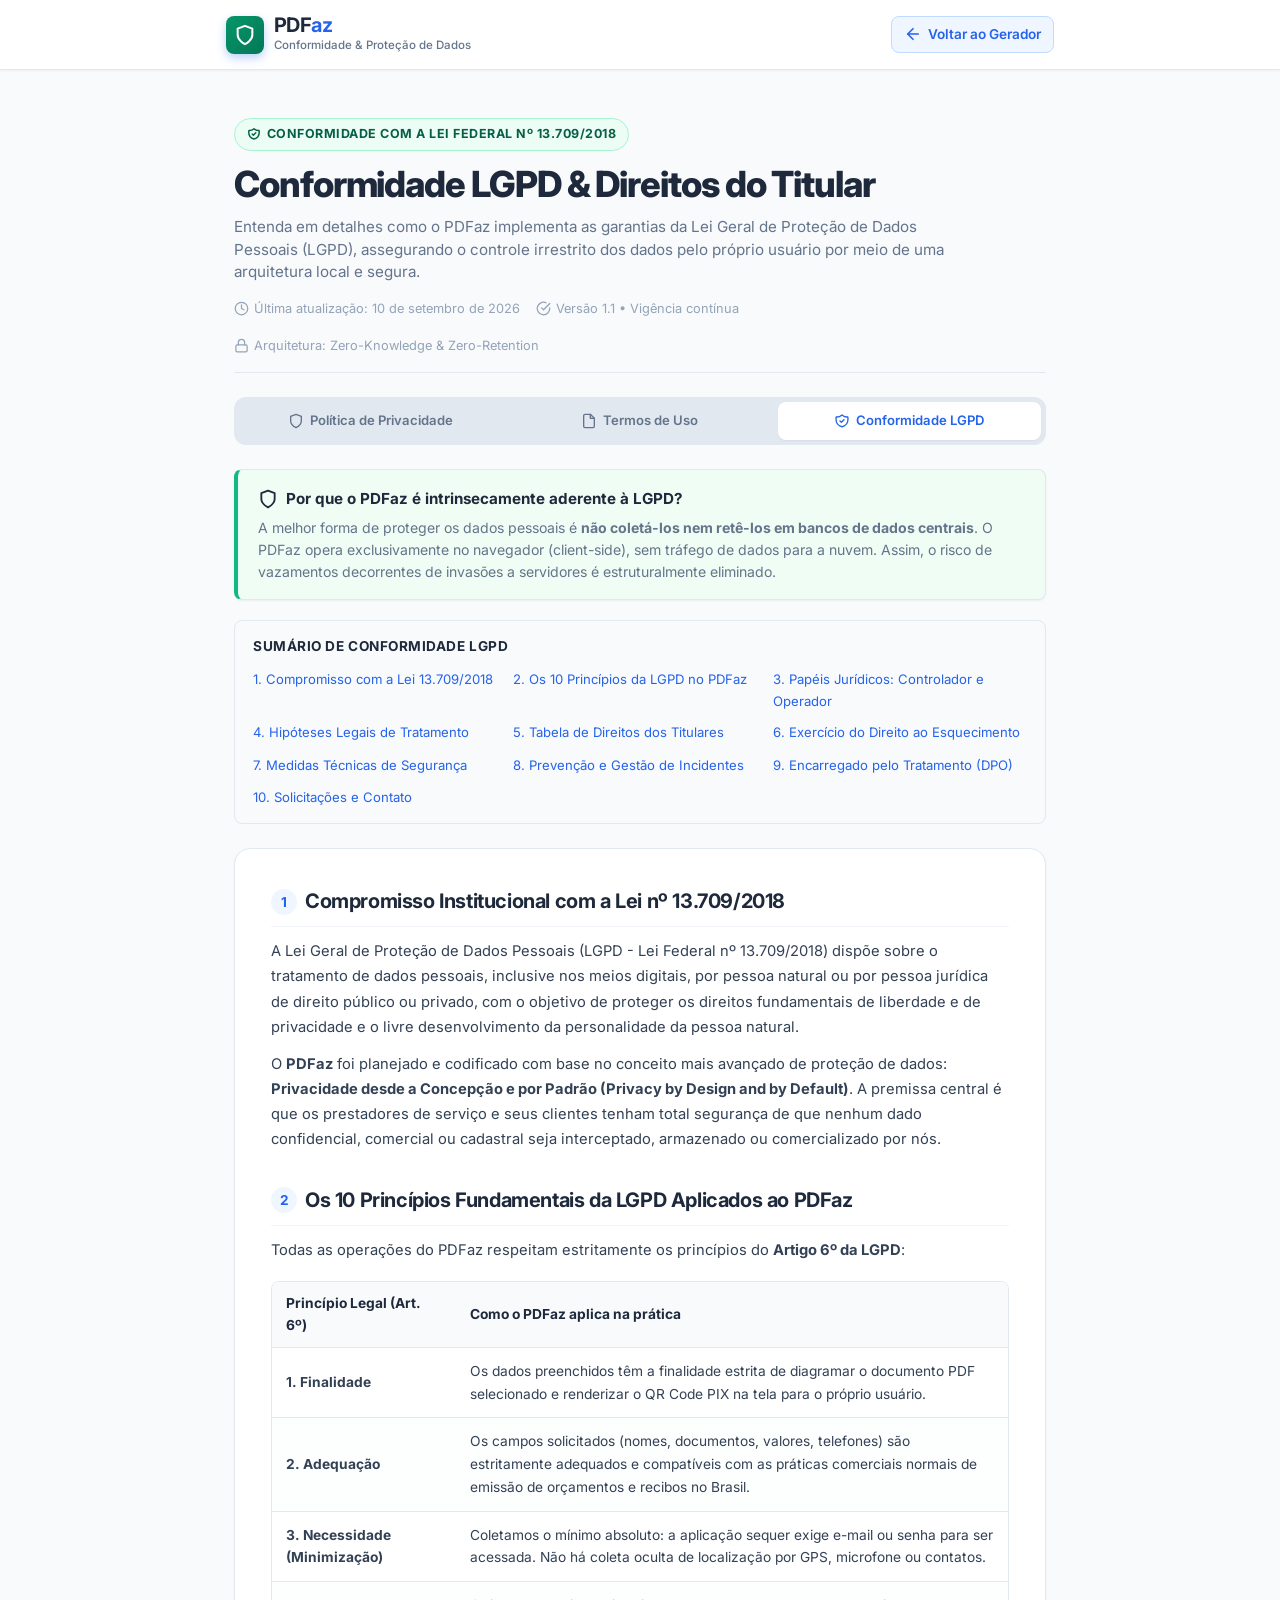
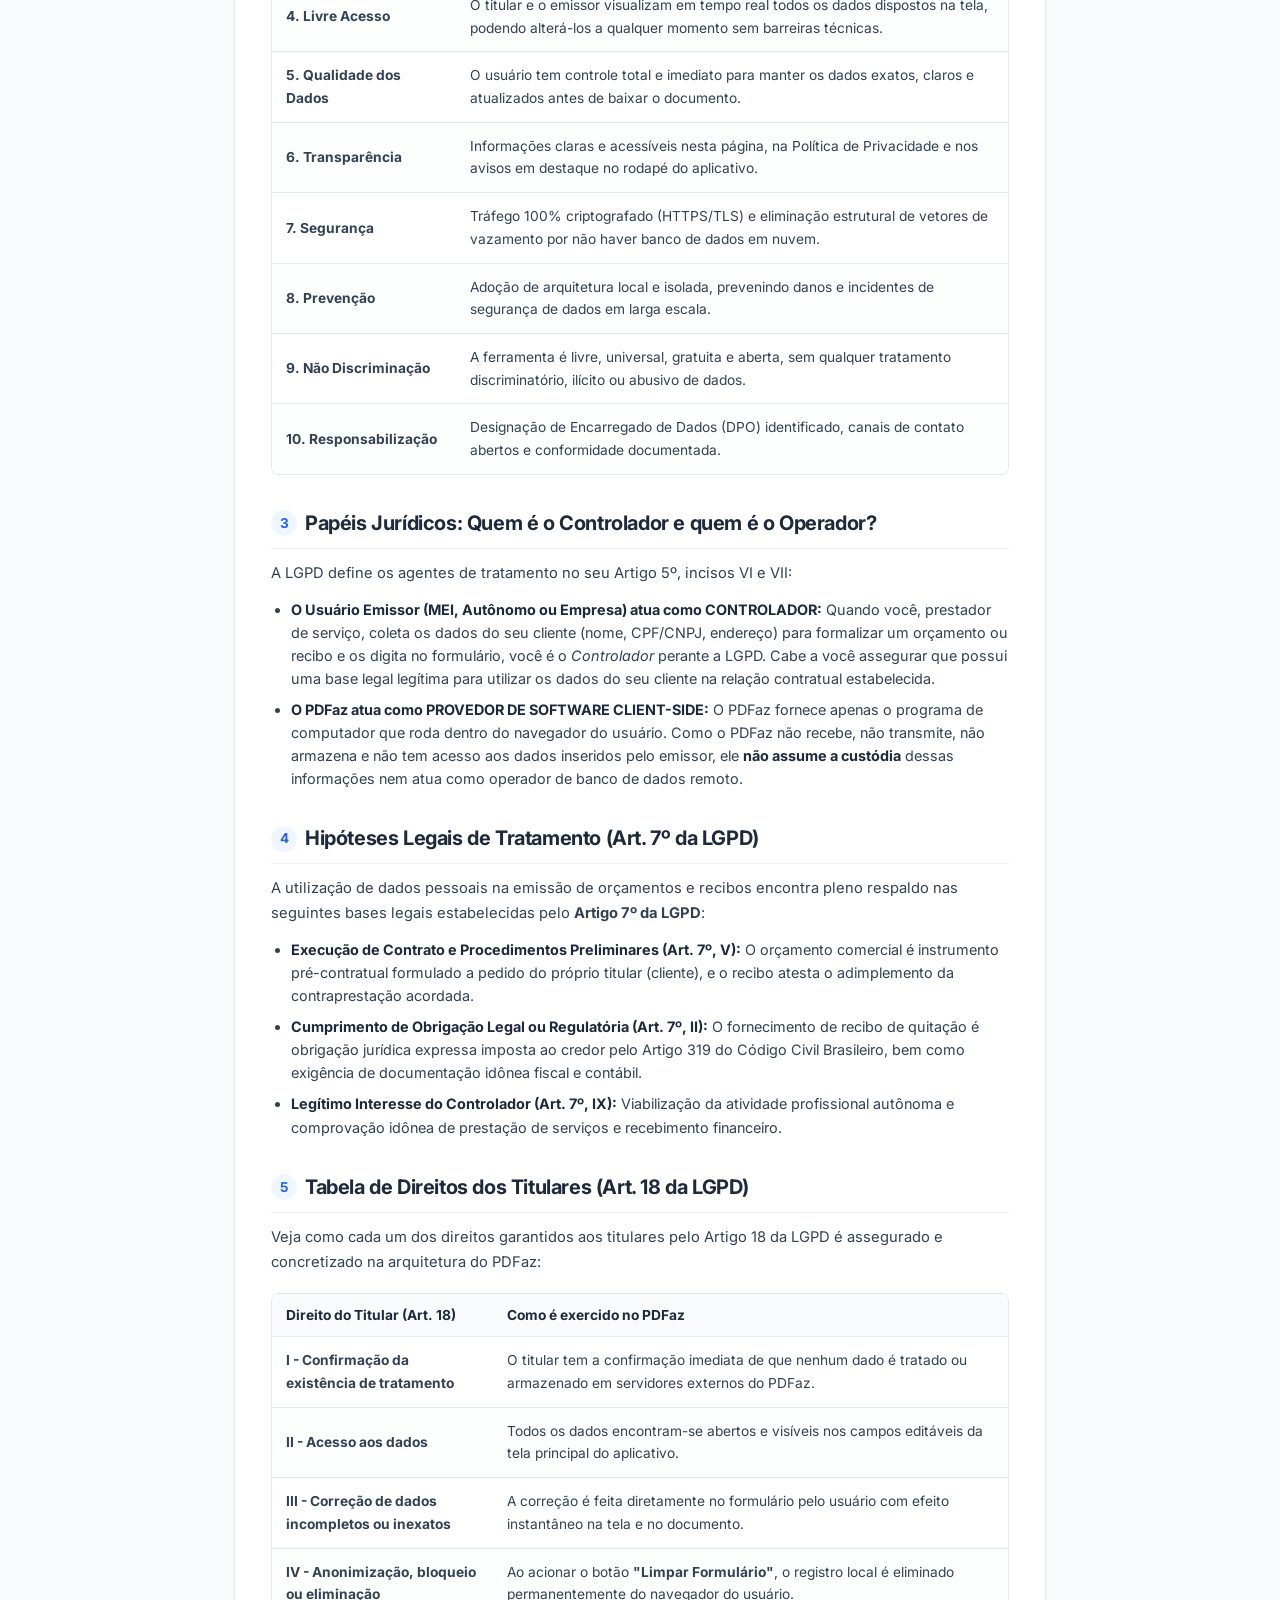
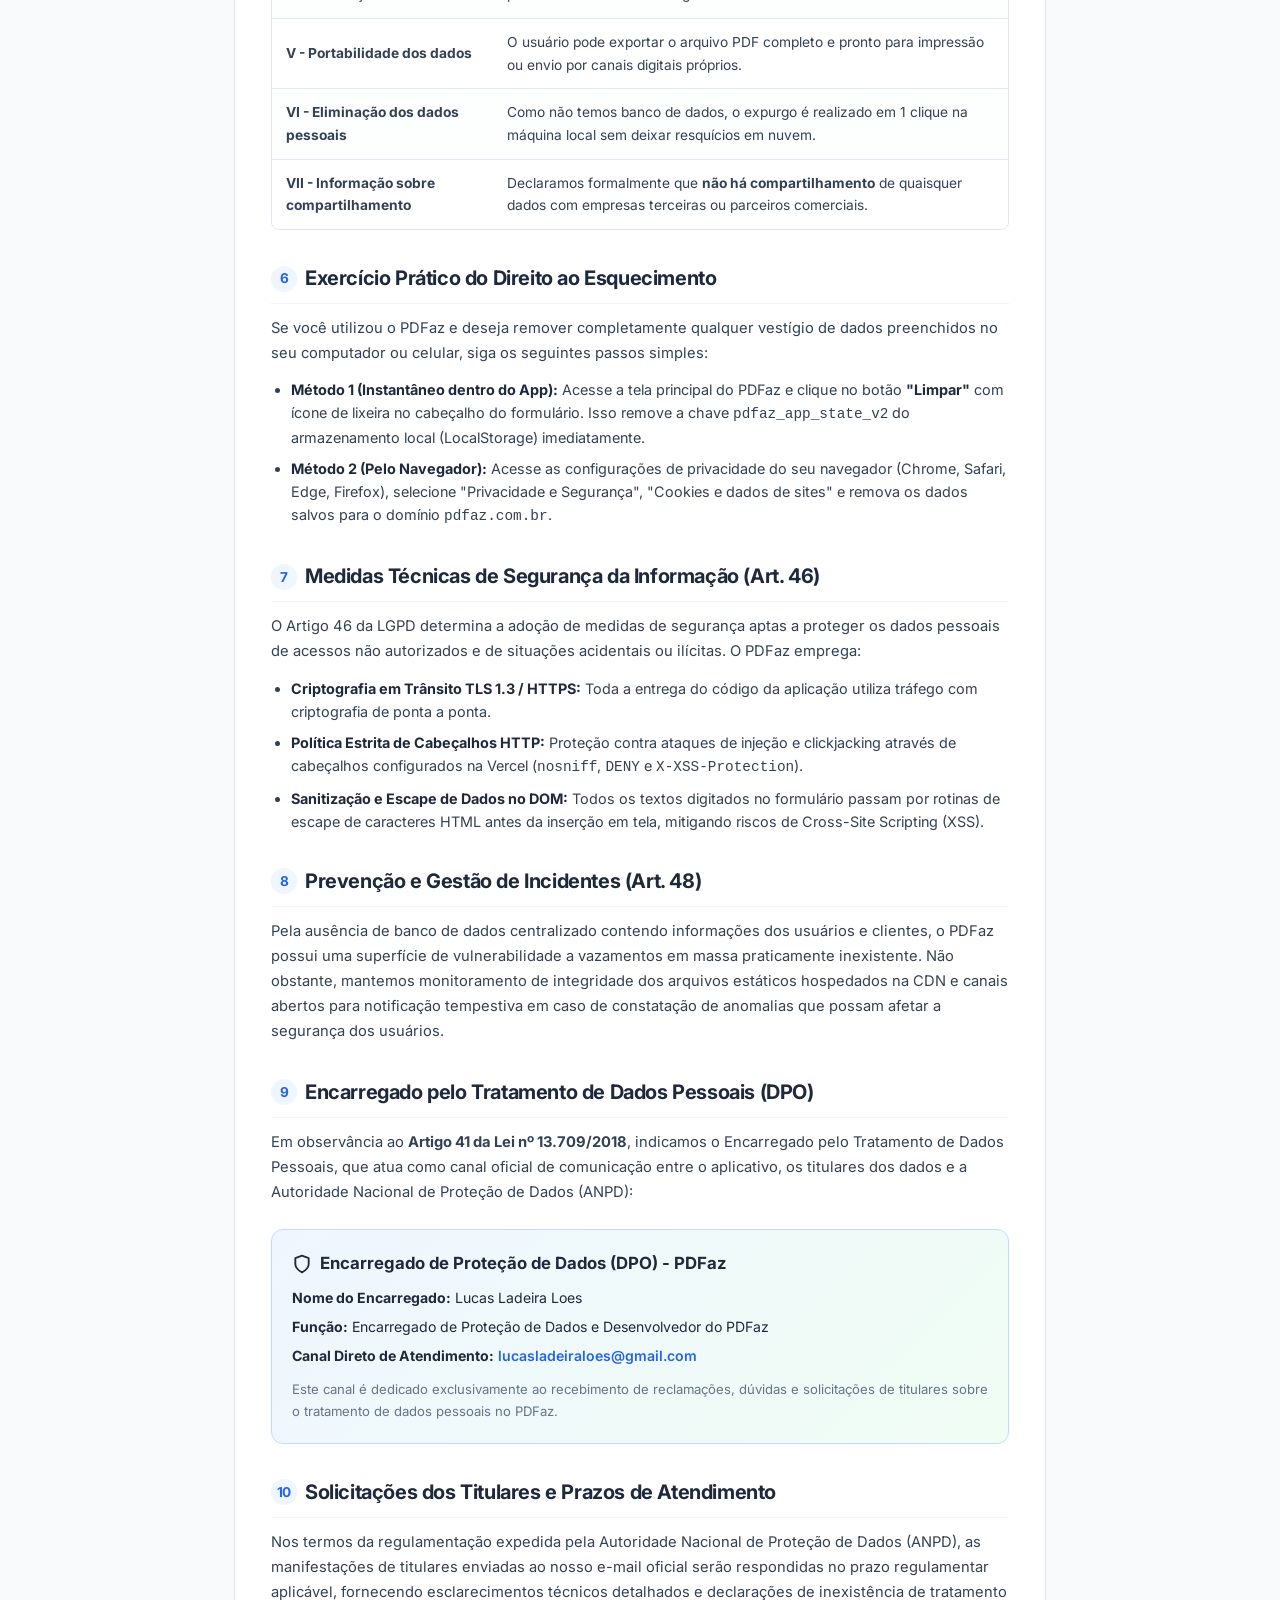
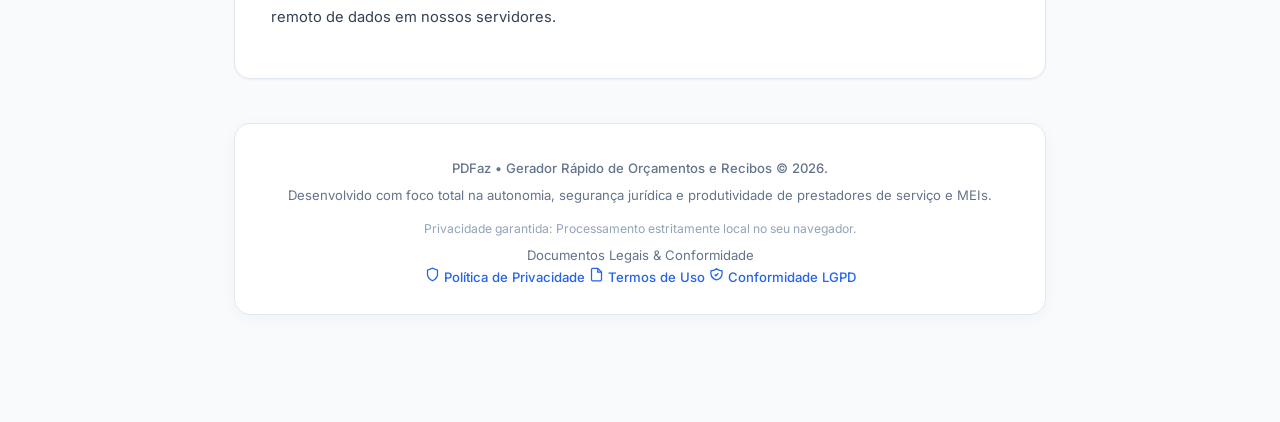
==== commit e9fadb4e: "feat: adicionar metatags SEO completas, robots.txt, sitemap.xml, titulo separador discreto e novo ro" ====
--- a/lgpd.html
+++ b/lgpd.html
@@ -8,7 +8,7 @@
   <!-- SEO & Metadados -->
   <meta name="description" content="Conformidade do PDFaz com a Lei Geral de Proteção de Dados (LGPD - Lei nº 13.709/2018). Conheça as diretrizes de privacidade por design, bases legais e como exercer seus direitos.">
   <meta name="robots" content="index, follow">
-  <link rel="canonical" href="https://pdfaz.com.br/lgpd">
+  <link rel="canonical" href="https://www.pdfaz.com.br/lgpd">
 
   <!-- Favicon -->
   <link rel="icon" type="image/svg+xml" href="icons/icon.svg">
--- a/css/style.css
+++ b/css/style.css
@@ -294,40 +294,199 @@
 }
 
 /* ==========================================================================
-   Segmented Control (Alternador Orçamento / Recibo)
+   Super Segmented Cards (Alternador Orçamento / Recibo)
    ========================================================================== */
-.doc-type-selector {
+.doc-type-cards-grid {
   display: grid;
   grid-template-columns: 1fr 1fr;
+  gap: 12px;
+  margin-bottom: 22px;
+}
+
+@media (max-width: 640px) {
+  .doc-type-cards-grid {
+    grid-template-columns: 1fr;
+    gap: 10px;
+  }
+}
+
+.doc-type-card-btn {
+  display: flex;
+  align-items: center;
+  gap: 14px;
+  padding: 14px 18px;
+  background-color: #FFFFFF;
+  border: 2px solid var(--border-color);
+  border-radius: var(--radius-lg);
+  cursor: pointer;
+  text-align: left;
+  position: relative;
+  transition: all 0.25s cubic-bezier(0.16, 1, 0.3, 1);
+  box-shadow: 0 1px 3px rgba(0, 0, 0, 0.04);
+}
+
+.doc-type-card-btn:hover {
+  border-color: #93C5FD;
+  transform: translateY(-2px);
+  box-shadow: 0 6px 16px rgba(37, 99, 235, 0.08);
+}
+
+.doc-type-card-btn.active {
+  border-color: var(--primary);
+  background: linear-gradient(135deg, #FFFFFF 0%, #EFF6FF 100%);
+  box-shadow: 0 8px 20px rgba(37, 99, 235, 0.12), 0 0 0 1px var(--primary);
+}
+
+body.mode-recibo .doc-type-card-btn#btn-type-recibo.active {
+  border-color: #059669;
+  background: linear-gradient(135deg, #FFFFFF 0%, #ECFDF5 100%);
+  box-shadow: 0 8px 20px rgba(5, 150, 105, 0.14), 0 0 0 1px #059669;
+}
+
+.doc-card-icon-wrapper {
+  width: 44px;
+  height: 44px;
+  border-radius: 12px;
+  display: flex;
+  align-items: center;
+  justify-content: center;
+  flex-shrink: 0;
+  transition: all var(--transition-fast);
+}
+
+.doc-card-icon-wrapper.orcamento {
+  background-color: #EFF6FF;
+  color: #2563EB;
+}
+
+.doc-type-card-btn#btn-type-orcamento.active .doc-card-icon-wrapper.orcamento {
+  background-color: #2563EB;
+  color: #FFFFFF;
+  box-shadow: 0 4px 10px rgba(37, 99, 235, 0.35);
+}
+
+.doc-card-icon-wrapper.recibo {
+  background-color: #ECFDF5;
+  color: #059669;
+}
+
+.doc-type-card-btn#btn-type-recibo.active .doc-card-icon-wrapper.recibo {
+  background-color: #059669;
+  color: #FFFFFF;
+  box-shadow: 0 4px 10px rgba(5, 150, 105, 0.35);
+}
+
+.doc-card-content {
+  flex: 1;
+  display: flex;
+  flex-direction: column;
+  gap: 3px;
+  min-width: 0;
+}
+
+.doc-card-title-row {
+  display: flex;
+  align-items: center;
+  gap: 8px;
+  flex-wrap: wrap;
+}
+
+.doc-card-title {
+  font-size: 0.98rem;
+  font-weight: 700;
+  color: var(--text-main);
+  letter-spacing: -0.01em;
+}
+
+.doc-card-badge {
+  font-size: 0.68rem;
+  font-weight: 700;
+  padding: 2px 8px;
+  border-radius: var(--radius-full);
+  text-transform: uppercase;
+  letter-spacing: 0.04em;
+}
+
+.doc-card-badge.orcamento {
+  background-color: #DBEAFE;
+  color: #1D4ED8;
+}
+
+.doc-card-badge.recibo {
+  background-color: #D1FAE5;
+  color: #065F46;
+}
+
+.doc-card-desc {
+  font-size: 0.77rem;
+  color: var(--text-muted);
+  line-height: 1.35;
+}
+
+.doc-card-check {
+  width: 24px;
+  height: 24px;
+  border-radius: 50%;
+  border: 2px solid var(--border-color);
+  display: flex;
+  align-items: center;
+  justify-content: center;
+  flex-shrink: 0;
+  color: transparent;
+  transition: all var(--transition-fast);
+}
+
+.doc-type-card-btn.active .doc-card-check {
+  background-color: var(--primary);
+  border-color: var(--primary);
+  color: #FFFFFF;
+}
+
+body.mode-recibo .doc-type-card-btn#btn-type-recibo.active .doc-card-check {
+  background-color: #059669;
+  border-color: #059669;
+  color: #FFFFFF;
+}
+
+/* Botão de Incremento do Número (+1) */
+.btn-increment {
+  padding: 8px 14px;
+  font-weight: 700;
+  font-size: 0.9rem;
+  color: var(--text-main);
   background-color: var(--bg-muted);
-  padding: 4px;
+  border: 1px solid var(--border-color);
   border-radius: var(--radius-md);
-  margin-bottom: 18px;
-  gap: 4px;
-  border: 1px solid var(--border-color);
-}
-
-.doc-type-btn {
-  display: flex;
-  align-items: center;
-  justify-content: center;
-  gap: 8px;
-  padding: 10px 16px;
-  font-size: 0.95rem;
-  font-weight: 600;
-  border: none;
-  background: transparent;
-  color: var(--text-muted);
-  border-radius: var(--radius-sm);
   cursor: pointer;
   transition: all var(--transition-fast);
-  min-height: 44px;
-}
-
-.doc-type-btn.active {
-  background-color: var(--bg-card);
+}
+
+.btn-increment:hover {
+  background-color: #E2E8F0;
   color: var(--primary);
-  box-shadow: var(--shadow-sm);
+  border-color: #93C5FD;
+}
+
+/* Badges Semânticos dos Cards de Emissor (DE) e Cliente (PARA) */
+.party-role-badge {
+  font-size: 0.72rem;
+  font-weight: 700;
+  padding: 3px 10px;
+  border-radius: var(--radius-full);
+  text-transform: uppercase;
+  letter-spacing: 0.04em;
+}
+
+.emitter-badge {
+  background-color: #EFF6FF;
+  border: 1px solid #BFDBFE;
+  color: #1D4ED8;
+}
+
+.client-badge {
+  background-color: #F5F3FF;
+  border: 1px solid #DDD6FE;
+  color: #6D28D9;
 }
 
 /* ==========================================================================
@@ -431,110 +590,224 @@
 /* ==========================================================================
    Tabela Dinâmica de Itens / Serviços
    ========================================================================== */
+/* ==========================================================================
+   Modern Invoice Grid (Tabela Dinâmica de Itens / Serviços)
+   ========================================================================== */
 .items-table-wrapper {
-  margin-top: 8px;
-  overflow-x: auto;
+  margin-top: 10px;
 }
 
 .items-header {
   display: none;
-  grid-template-columns: minmax(180px, 3fr) 80px 120px 110px 44px;
+  grid-template-columns: 36px minmax(180px, 3fr) 120px 145px 125px 44px;
   gap: 10px;
-  padding: 8px 12px;
+  padding: 10px 14px;
   background-color: var(--bg-muted);
   border-radius: var(--radius-md);
-  font-size: 0.78rem;
-  font-weight: 600;
+  font-size: 0.76rem;
+  font-weight: 700;
+  text-transform: uppercase;
+  letter-spacing: 0.04em;
   color: var(--text-muted);
-  margin-bottom: 8px;
+  margin-bottom: 10px;
   border: 1px solid var(--border-color);
-}
-
-@media (min-width: 680px) {
+  align-items: center;
+}
+
+@media (min-width: 720px) {
   .items-header {
     display: grid;
   }
 }
 
+.col-header-num { text-align: center; }
+.col-header-qty { text-align: center; }
+.col-header-price { text-align: left; }
+.col-header-total { text-align: right; }
+.col-header-action { text-align: center; }
+
 .items-list {
   display: flex;
   flex-direction: column;
   gap: 10px;
 }
 
-/* Item Row (Desktop Grid / Mobile Card) */
+/* Linha Individual do Item */
 .item-row {
   background-color: #FFFFFF;
   border: 1px solid var(--border-color);
   border-radius: var(--radius-md);
-  padding: 12px;
+  padding: 14px;
   display: flex;
   flex-direction: column;
-  gap: 8px;
+  gap: 10px;
   position: relative;
   transition: all var(--transition-fast);
 }
 
 .item-row:hover {
-  border-color: #CBD5E1;
-  background-color: #FAFAFA;
-}
-
-@media (min-width: 680px) {
+  border-color: #93C5FD;
+  box-shadow: 0 4px 12px rgba(15, 23, 42, 0.05);
+}
+
+@media (min-width: 720px) {
   .item-row {
     display: grid;
-    grid-template-columns: minmax(180px, 3fr) 80px 120px 110px 44px;
+    grid-template-columns: 36px minmax(180px, 3fr) 120px 145px 125px 44px;
     gap: 10px;
     align-items: center;
-    padding: 8px 12px;
-  }
+    padding: 10px 14px;
+  }
+}
+
+.item-num-badge {
+  width: 26px;
+  height: 26px;
+  border-radius: 50%;
+  background-color: var(--bg-muted);
+  color: var(--text-muted);
+  display: flex;
+  align-items: center;
+  justify-content: center;
+  font-size: 0.74rem;
+  font-weight: 700;
+  border: 1px solid var(--border-color);
+  justify-self: center;
 }
 
 .item-row .mobile-label {
   display: block;
-  font-size: 0.72rem;
+  font-size: 0.74rem;
   font-weight: 600;
   color: var(--text-muted);
-  margin-bottom: 2px;
-}
-
-@media (min-width: 680px) {
+  margin-bottom: 4px;
+}
+
+@media (min-width: 720px) {
   .item-row .mobile-label {
     display: none;
   }
 }
 
-.item-total-display {
-  display: flex;
-  flex-direction: column;
+/* Stepper de Quantidade (- Qtd +) */
+.qty-stepper {
+  display: flex;
+  align-items: center;
+  border: 1px solid var(--border-color);
+  border-radius: var(--radius-md);
+  overflow: hidden;
+  background-color: #FFFFFF;
+  height: 42px;
+  transition: border-color var(--transition-fast);
+}
+
+.qty-stepper:focus-within {
+  border-color: var(--primary);
+  box-shadow: 0 0 0 3px rgba(37, 99, 235, 0.12);
+}
+
+.qty-btn {
+  width: 32px;
+  height: 100%;
+  background-color: var(--bg-muted);
+  border: none;
+  color: var(--text-main);
+  font-size: 1.1rem;
+  font-weight: 700;
+  cursor: pointer;
+  display: flex;
+  align-items: center;
   justify-content: center;
+  transition: background-color var(--transition-fast), color var(--transition-fast);
+  user-select: none;
+}
+
+.qty-btn:hover {
+  background-color: #E2E8F0;
+  color: var(--primary);
+}
+
+.qty-input {
+  width: 100%;
+  min-width: 36px;
+  border: none;
+  background: transparent;
+  text-align: center;
+  font-size: 0.92rem;
   font-weight: 600;
+  color: var(--text-main);
+  outline: none;
+  -moz-appearance: textfield;
+}
+
+.qty-input::-webkit-outer-spin-button,
+.qty-input::-webkit-inner-spin-button {
+  -webkit-appearance: none;
+  margin: 0;
+}
+
+/* Campo de Preço com Prefixo R$ */
+.item-price-wrapper {
+  position: relative;
+  display: flex;
+  align-items: center;
+}
+
+.item-price-wrapper .currency-symbol {
+  position: absolute;
+  left: 10px;
+  font-size: 0.84rem;
+  font-weight: 600;
+  color: var(--text-muted);
+  pointer-events: none;
+}
+
+.item-price-wrapper .form-input {
+  padding-left: 32px;
+  font-weight: 600;
+  font-variant-numeric: tabular-nums;
+}
+
+/* Chip de Total da Linha */
+.item-row-total-chip {
+  display: inline-flex;
+  align-items: center;
+  justify-content: flex-end;
+  padding: 8px 12px;
+  background-color: #F8FAFC;
+  border: 1px solid #E2E8F0;
+  border-radius: var(--radius-sm);
   font-size: 0.92rem;
+  font-weight: 700;
   color: var(--text-main);
-  text-align: right;
-  padding-right: 4px;
-}
-
-@media (max-width: 679px) {
+  font-variant-numeric: tabular-nums;
+  letter-spacing: -0.01em;
+  min-height: 40px;
+}
+
+@media (max-width: 719px) {
   .item-row-grid-mobile {
     display: grid;
-    grid-template-columns: 1fr 1fr 1fr auto;
+    grid-template-columns: 1.1fr 1.3fr auto;
     gap: 8px;
     align-items: flex-end;
   }
 
-  .item-total-display {
-    text-align: left;
-  }
-}
-
-@media (min-width: 680px) {
+  .item-row-total-container-mobile {
+    display: flex;
+    align-items: center;
+    justify-content: space-between;
+    padding-top: 6px;
+    border-top: 1px dashed var(--border-color);
+  }
+}
+
+@media (min-width: 720px) {
   .item-row-grid-mobile {
     display: contents;
   }
-
-  .btn-delete-item {
-    justify-self: center;
+  .item-row-total-container-mobile {
+    display: contents;
   }
 }
 
@@ -550,6 +823,7 @@
   height: 40px;
   cursor: pointer;
   transition: all var(--transition-fast);
+  justify-self: center;
 }
 
 .btn-delete-item:hover {
@@ -561,26 +835,47 @@
 .add-item-action {
   margin-top: 14px;
   display: flex;
-  justify-content: flex-start;
+  align-items: center;
+  justify-content: space-between;
+  gap: 12px;
+  flex-wrap: wrap;
+}
+
+.btn-add-item-modern {
+  font-weight: 600;
+  gap: 8px;
+}
+
+.add-item-hint {
+  font-size: 0.76rem;
+  color: var(--text-muted);
+}
+
+.add-item-hint strong {
+  color: var(--text-main);
+  background-color: var(--bg-muted);
+  padding: 2px 6px;
+  border-radius: 4px;
+  border: 1px solid var(--border-color);
 }
 
 /* ==========================================================================
-   Resumo Financeiro (Totais)
+   Resumo Financeiro Executivo (Totais & Desconto Flexível)
    ========================================================================== */
 .summary-container {
   display: flex;
   flex-direction: column;
-  gap: 10px;
-  background-color: var(--bg-muted);
+  gap: 12px;
+  background: linear-gradient(180deg, #FAFAFA 0%, #F1F5F9 100%);
   border: 1px solid var(--border-color);
-  border-radius: var(--radius-md);
-  padding: 16px;
-  margin-top: 16px;
+  border-radius: var(--radius-lg);
+  padding: 18px 20px;
+  margin-top: 20px;
 }
 
 @media (min-width: 640px) {
   .summary-container {
-    max-width: 380px;
+    max-width: 420px;
     margin-left: auto;
   }
 }
@@ -589,21 +884,58 @@
   display: flex;
   align-items: center;
   justify-content: space-between;
-  font-size: 0.9rem;
+  font-size: 0.90rem;
+}
+
+.summary-label {
+  font-weight: 500;
   color: var(--text-muted);
 }
 
-.summary-line span:last-child {
-  font-weight: 600;
+.summary-value {
+  font-weight: 700;
   color: var(--text-main);
-}
-
-.summary-line.discount-input-line {
-  gap: 12px;
-}
-
-.discount-input-wrapper {
+  font-variant-numeric: tabular-nums;
+}
+
+.discount-label-col {
+  display: flex;
+  align-items: center;
+  gap: 8px;
+}
+
+.discount-type-toggle {
+  display: inline-flex;
+  background-color: #E2E8F0;
+  border-radius: 6px;
+  padding: 2px;
+  gap: 2px;
+}
+
+.discount-toggle-btn {
+  border: none;
+  background: transparent;
+  font-size: 0.74rem;
+  font-weight: 700;
+  padding: 3px 8px;
+  border-radius: 4px;
+  cursor: pointer;
+  color: var(--text-muted);
+  transition: all 0.15s ease;
+}
+
+.discount-toggle-btn.active {
+  background-color: #FFFFFF;
+  color: var(--primary);
+  box-shadow: 0 1px 3px rgba(0, 0, 0, 0.1);
+}
+
+.discount-field {
   max-width: 140px;
+}
+
+.discount-field .input-prefix {
+  font-size: 0.82rem;
 }
 
 .summary-divider {
@@ -612,19 +944,64 @@
   margin: 4px 0;
 }
 
-.summary-total {
+/* Box do Total Geral em Destaque */
+.summary-total-box {
   display: flex;
   align-items: center;
   justify-content: space-between;
-  font-size: 1.15rem;
-  font-weight: 700;
+  padding: 14px 18px;
+  background-color: #FFFFFF;
+  border: 2px solid var(--primary);
+  border-radius: var(--radius-md);
+  box-shadow: 0 4px 12px rgba(37, 99, 235, 0.08);
+  transition: all var(--transition-fast);
+}
+
+body.mode-recibo .summary-total-box {
+  border-color: #059669;
+  box-shadow: 0 4px 12px rgba(5, 150, 105, 0.1);
+}
+
+.total-info-col {
+  display: flex;
+  flex-direction: column;
+  gap: 2px;
+}
+
+.total-caption {
+  font-size: 0.72rem;
+  font-weight: 700;
+  text-transform: uppercase;
+  letter-spacing: 0.05em;
+  color: var(--text-muted);
+}
+
+.total-status-pill {
+  font-size: 0.68rem;
+  font-weight: 700;
+  text-transform: uppercase;
+  padding: 2px 7px;
+  border-radius: 4px;
+  width: fit-content;
+  background-color: #DBEAFE;
+  color: #1D4ED8;
+}
+
+body.mode-recibo .total-status-pill {
+  background-color: #D1FAE5;
+  color: #065F46;
+}
+
+.summary-total-box .total-value {
+  font-size: 1.55rem;
+  font-weight: 800;
   color: var(--primary);
-  padding-top: 4px;
-}
-
-.summary-total .total-value {
-  font-size: 1.35rem;
   letter-spacing: -0.02em;
+  font-variant-numeric: tabular-nums;
+}
+
+body.mode-recibo .summary-total-box .total-value {
+  color: #059669;
 }
 
 /* ==========================================================================
@@ -756,19 +1133,855 @@
   }
 }
 
-/* Ações Desktop no final do formulário */
+/* Ações Desktop no final do formulário (Centro Executivo & Disposição Otimizada) */
 .desktop-action-bar {
   display: none;
   align-items: center;
-  justify-content: flex-end;
-  gap: 12px;
-  margin-top: 24px;
-  padding-top: 16px;
+  justify-content: space-between;
+  gap: 16px;
+  margin-top: 26px;
+  padding-top: 20px;
+  border-top: 1px dashed var(--border-color);
+  flex-wrap: wrap;
 }
 
 @media (min-width: 768px) {
   .desktop-action-bar {
     display: flex;
+  }
+}
+
+.action-bar-group {
+  display: flex;
+  align-items: center;
+  gap: 12px;
+  flex-wrap: wrap;
+}
+
+.action-bar-secondary {
+  justify-content: flex-start;
+}
+
+.action-bar-primary {
+  justify-content: flex-end;
+  margin-left: auto;
+}
+
+/* Botão de Conversão em 1 Clique (Orçamento <-> Recibo) */
+.btn-convert-doc {
+  border-color: #BFDBFE;
+  background-color: #EFF6FF;
+  color: #1D4ED8;
+  font-weight: 600;
+  padding: 10px 18px;
+}
+
+.btn-convert-doc:hover {
+  background-color: #DBEAFE;
+  border-color: #93C5FD;
+  color: #1E40AF;
+  transform: translateY(-2px);
+  box-shadow: 0 4px 12px rgba(37, 99, 235, 0.12);
+}
+
+body.mode-recibo .btn-convert-doc {
+  border-color: #A7F3D0;
+  background-color: #ECFDF5;
+  color: #065F46;
+}
+
+body.mode-recibo .btn-convert-doc:hover {
+  background-color: #D1FAE5;
+  border-color: #6EE7B7;
+  color: #047857;
+  box-shadow: 0 4px 12px rgba(5, 150, 105, 0.12);
+}
+
+/* Botão de Visualização Nativa (Desktop) */
+.btn-preview-native {
+  border-color: #CBD5E1;
+  background-color: #FFFFFF;
+  color: #334155;
+  font-weight: 600;
+  padding: 10px 20px;
+  transition: all var(--transition-fast);
+}
+
+.btn-preview-native:hover {
+  background-color: #F8FAFC;
+  border-color: var(--primary);
+  color: var(--primary);
+  transform: translateY(-2px);
+  box-shadow: 0 4px 14px rgba(37, 99, 235, 0.12);
+}
+
+body.mode-recibo .btn-preview-native:hover {
+  border-color: #059669;
+  color: #059669;
+  box-shadow: 0 4px 14px rgba(5, 150, 105, 0.12);
+}
+
+.btn-generate-primary {
+  font-weight: 700;
+  letter-spacing: -0.01em;
+  padding: 10px 24px;
+  box-shadow: 0 4px 14px rgba(5, 150, 105, 0.25);
+  transition: all var(--transition-fast);
+}
+
+.btn-generate-primary:hover {
+  transform: translateY(-2px);
+  box-shadow: 0 6px 20px rgba(5, 150, 105, 0.35);
+}
+
+/* Botão do WhatsApp */
+.btn-whatsapp {
+  background-color: #25D366 !important;
+  border-color: #1EBE5D !important;
+  color: #FFFFFF !important;
+  font-weight: 700 !important;
+  box-shadow: 0 3px 8px rgba(37, 211, 102, 0.25);
+}
+
+.btn-whatsapp:hover {
+  background-color: #20BA59 !important;
+  border-color: #179E4B !important;
+  transform: translateY(-2px);
+  box-shadow: 0 6px 16px rgba(37, 211, 102, 0.35) !important;
+}
+
+.btn-icon-only {
+  padding: 8px 12px !important;
+  min-height: 42px;
+}
+
+.mobile-action-buttons {
+  display: flex;
+  align-items: center;
+  gap: 8px;
+}
+
+.btn-preview-mobile {
+  border-color: #CBD5E1 !important;
+  background-color: #FFFFFF !important;
+  color: #334155 !important;
+}
+
+.btn-preview-mobile:hover {
+  border-color: var(--primary) !important;
+  color: var(--primary) !important;
+}
+
+body.mode-recibo .btn-preview-mobile:hover {
+  border-color: #059669 !important;
+  color: #059669 !important;
+}
+
+/* ==========================================================================
+   Visualizador Nativo de PDF (In-App Modal & Decision Bar)
+   ========================================================================== */
+.native-pdf-modal-overlay {
+  position: fixed;
+  top: 0;
+  left: 0;
+  width: 100vw;
+  height: 100vh;
+  background-color: rgba(15, 23, 42, 0.75);
+  backdrop-filter: blur(8px);
+  -webkit-backdrop-filter: blur(8px);
+  z-index: 9999;
+  display: flex;
+  align-items: center;
+  justify-content: center;
+  padding: 16px;
+  opacity: 0;
+  pointer-events: none;
+  transition: opacity 0.25s cubic-bezier(0.16, 1, 0.3, 1);
+}
+
+.native-pdf-modal-overlay.active {
+  opacity: 1;
+  pointer-events: auto;
+}
+
+.native-pdf-modal-container {
+  background-color: #FFFFFF;
+  border-radius: var(--radius-xl);
+  box-shadow: 0 25px 50px -12px rgba(0, 0, 0, 0.35), 0 0 0 1px rgba(255, 255, 255, 0.1);
+  width: 100%;
+  max-width: 1080px;
+  height: 92vh;
+  display: flex;
+  flex-direction: column;
+  overflow: hidden;
+  transform: scale(0.96) translateY(12px);
+  transition: transform 0.25s cubic-bezier(0.16, 1, 0.3, 1);
+}
+
+.native-pdf-modal-overlay.active .native-pdf-modal-container {
+  transform: scale(1) translateY(0);
+}
+
+/* Header do Visualizador */
+.native-pdf-modal-header {
+  display: flex;
+  align-items: center;
+  justify-content: space-between;
+  padding: 16px 22px;
+  background: linear-gradient(180deg, #FFFFFF 0%, #F8FAFC 100%);
+  border-bottom: 1px solid var(--border-color);
+  gap: 16px;
+  flex-shrink: 0;
+}
+
+.native-pdf-header-left {
+  display: flex;
+  align-items: center;
+  gap: 14px;
+}
+
+.native-pdf-icon-badge {
+  width: 44px;
+  height: 44px;
+  border-radius: var(--radius-md);
+  background: linear-gradient(135deg, #EFF6FF 0%, #DBEAFE 100%);
+  color: var(--primary);
+  display: flex;
+  align-items: center;
+  justify-content: center;
+  flex-shrink: 0;
+  box-shadow: 0 2px 6px rgba(37, 99, 235, 0.12);
+}
+
+body.mode-recibo .native-pdf-icon-badge {
+  background: linear-gradient(135deg, #ECFDF5 0%, #D1FAE5 100%);
+  color: #059669;
+  box-shadow: 0 2px 6px rgba(5, 150, 105, 0.12);
+}
+
+.native-pdf-header-titles {
+  display: flex;
+  flex-direction: column;
+  gap: 3px;
+}
+
+.native-pdf-title-row {
+  display: flex;
+  align-items: center;
+  gap: 10px;
+  flex-wrap: wrap;
+}
+
+.native-pdf-title {
+  margin: 0;
+  font-size: 1.15rem;
+  font-weight: 700;
+  color: var(--text-main);
+  letter-spacing: -0.01em;
+}
+
+.native-pdf-badge {
+  font-size: 0.72rem;
+  font-weight: 700;
+  text-transform: uppercase;
+  letter-spacing: 0.04em;
+  padding: 3px 10px;
+  border-radius: var(--radius-full);
+}
+
+.native-pdf-badge.orcamento {
+  background-color: #DBEAFE;
+  color: #1D4ED8;
+  border: 1px solid #BFDBFE;
+}
+
+.native-pdf-badge.recibo {
+  background-color: #D1FAE5;
+  color: #065F46;
+  border: 1px solid #A7F3D0;
+}
+
+.native-pdf-subtitle {
+  font-size: 0.82rem;
+  color: var(--text-muted);
+}
+
+.btn-native-modal-close {
+  background: #F1F5F9;
+  border: 1px solid #E2E8F0;
+  color: #64748B;
+  width: 36px;
+  height: 36px;
+  border-radius: 50%;
+  display: flex;
+  align-items: center;
+  justify-content: center;
+  cursor: pointer;
+  transition: all var(--transition-fast);
+}
+
+.btn-native-modal-close:hover {
+  background: #E2E8F0;
+  color: #0F172A;
+  transform: rotate(90deg);
+}
+
+/* Botão de PDF Externo no cabeçalho */
+.btn-raw-pdf {
+  display: inline-flex;
+  align-items: center;
+  gap: 6px;
+  font-size: 0.78rem;
+  font-weight: 600;
+  padding: 6px 12px;
+  border-color: #CBD5E1;
+  color: #475569;
+  background-color: #FFFFFF;
+  border-radius: var(--radius-md);
+  transition: all var(--transition-fast);
+}
+
+.btn-raw-pdf:hover {
+  background-color: #F1F5F9;
+  color: var(--primary);
+  border-color: var(--primary);
+  transform: translateY(-1px);
+}
+
+body.mode-recibo .btn-raw-pdf:hover {
+  color: #059669;
+  border-color: #059669;
+}
+
+/* Corpo do Visualizador com Folha A4 de Alta Fidelidade */
+.native-pdf-modal-body {
+  flex: 1;
+  background-color: #334155;
+  position: relative;
+  overflow-y: auto;
+  overflow-x: hidden;
+  padding: 24px 16px;
+  display: flex;
+  justify-content: center;
+  align-items: flex-start;
+}
+
+.native-pdf-sheet-wrapper {
+  width: 100%;
+  display: flex;
+  justify-content: center;
+}
+
+/* Folha A4 Realista */
+.native-a4-preview-sheet {
+  background-color: #FFFFFF;
+  width: 100%;
+  max-width: 800px;
+  min-height: 1080px;
+  box-shadow: 0 16px 40px rgba(0, 0, 0, 0.4), 0 0 0 1px rgba(0, 0, 0, 0.08);
+  border-radius: 4px;
+  padding: 38px 42px;
+  position: relative;
+  display: flex;
+  flex-direction: column;
+  box-sizing: border-box;
+  font-family: 'Inter', -apple-system, BlinkMacSystemFont, 'Segoe UI', Roboto, sans-serif;
+  color: #1E293B;
+  animation: fadeIn 0.2s ease-out;
+}
+
+.a4-top-stripe {
+  position: absolute;
+  top: 0;
+  left: 0;
+  right: 0;
+  height: 5px;
+  background: #2563EB;
+}
+
+.native-a4-preview-sheet.recibo-mode .a4-top-stripe {
+  background: #059669;
+}
+
+/* Header da Folha A4 */
+.a4-header {
+  display: flex;
+  justify-content: space-between;
+  align-items: flex-start;
+  margin-bottom: 14px;
+  gap: 16px;
+}
+
+.a4-brand-name {
+  font-size: 1.45rem;
+  font-weight: 800;
+  color: #0F172A;
+  letter-spacing: -0.02em;
+  text-transform: uppercase;
+  margin: 0;
+}
+
+.a4-brand-subtitle {
+  font-size: 0.80rem;
+  color: #64748B;
+  margin-top: 3px;
+}
+
+.a4-badge-box {
+  text-align: right;
+  display: flex;
+  flex-direction: column;
+  align-items: flex-end;
+}
+
+.a4-type-badge {
+  background-color: #2563EB;
+  color: #FFFFFF;
+  font-size: 0.80rem;
+  font-weight: 800;
+  text-transform: uppercase;
+  letter-spacing: 0.06em;
+  padding: 5px 14px;
+  border-radius: 4px;
+  margin-bottom: 8px;
+}
+
+.native-a4-preview-sheet.recibo-mode .a4-type-badge {
+  background-color: #ECFDF5;
+  color: #059669;
+  border: 1.5px solid #059669;
+}
+
+.a4-meta-list {
+  list-style: none;
+  padding: 0;
+  margin: 0;
+  font-size: 0.80rem;
+  color: #475569;
+  line-height: 1.6;
+  text-align: right;
+}
+
+.a4-meta-list strong {
+  color: #0F172A;
+}
+
+.a4-divider {
+  height: 1px;
+  background-color: #E2E8F0;
+  margin: 10px 0 16px 0;
+}
+
+/* Partes (DE / PARA) */
+.a4-parties-grid {
+  display: grid;
+  grid-template-columns: 1fr 1fr;
+  gap: 12px;
+  margin-bottom: 20px;
+}
+
+.a4-party-card {
+  background-color: #F8FAFC;
+  border: 1px solid #E2E8F0;
+  border-radius: 6px;
+  padding: 12px 14px;
+  display: flex;
+  flex-direction: column;
+  gap: 4px;
+}
+
+.a4-party-tag {
+  font-size: 0.70rem;
+  font-weight: 800;
+  color: #2563EB;
+  text-transform: uppercase;
+  letter-spacing: 0.05em;
+}
+
+.native-a4-preview-sheet.recibo-mode .a4-party-tag {
+  color: #059669;
+}
+
+.a4-party-name {
+  font-size: 0.95rem;
+  font-weight: 700;
+  color: #0F172A;
+}
+
+.a4-party-details {
+  font-size: 0.78rem;
+  color: #475569;
+  line-height: 1.45;
+}
+
+/* Tabela de Itens */
+.a4-table {
+  width: 100%;
+  border-collapse: collapse;
+  margin-bottom: 20px;
+  font-size: 0.82rem;
+}
+
+.a4-table th {
+  background-color: #2563EB;
+  color: #FFFFFF;
+  font-weight: 700;
+  text-align: left;
+  padding: 8px 10px;
+  border: 1px solid #2563EB;
+}
+
+.native-a4-preview-sheet.recibo-mode .a4-table th {
+  background-color: #059669;
+  border-color: #059669;
+}
+
+.a4-table td {
+  padding: 8px 10px;
+  border: 1px solid #E2E8F0;
+  color: #1E293B;
+}
+
+.a4-table tr:nth-child(even) td {
+  background-color: #F8FAFC;
+}
+
+.a4-table .col-num { width: 36px; text-align: center; }
+.a4-table .col-desc { text-align: left; }
+.a4-table .col-qty { width: 50px; text-align: center; }
+.a4-table .col-price { width: 110px; text-align: right; }
+.a4-table .col-total { width: 110px; text-align: right; font-weight: 700; }
+
+/* Bloco Inferior: PIX / Declaração e Totais */
+.a4-bottom-grid {
+  display: grid;
+  grid-template-columns: 1.15fr 0.85fr;
+  gap: 16px;
+  margin-bottom: 20px;
+  align-items: flex-start;
+}
+
+.a4-pix-card {
+  background-color: #F8FAFC;
+  border: 1px solid #E2E8F0;
+  border-radius: 6px;
+  padding: 12px 14px;
+}
+
+.a4-pix-title {
+  font-size: 0.74rem;
+  font-weight: 800;
+  color: #2563EB;
+  text-transform: uppercase;
+  margin-bottom: 8px;
+  letter-spacing: 0.04em;
+}
+
+.a4-pix-content {
+  display: flex;
+  gap: 12px;
+  align-items: center;
+}
+
+.a4-pix-qr {
+  width: 80px;
+  height: 80px;
+  background: #FFFFFF;
+  border: 1px solid #E2E8F0;
+  border-radius: 4px;
+  padding: 4px;
+  display: flex;
+  align-items: center;
+  justify-content: center;
+  flex-shrink: 0;
+}
+
+.a4-pix-qr img {
+  width: 100%;
+  height: 100%;
+  object-fit: contain;
+}
+
+.a4-pix-info {
+  font-size: 0.78rem;
+  color: #475569;
+  line-height: 1.5;
+}
+
+.a4-pix-info strong {
+  color: #0F172A;
+}
+
+/* Declaração de Quitação no Recibo */
+.a4-recibo-declaration {
+  background-color: #ECFDF5;
+  border: 1.5px solid #10B981;
+  border-radius: 6px;
+  padding: 14px 16px;
+  position: relative;
+  overflow: hidden;
+}
+
+.a4-recibo-declaration::after {
+  content: "QUITADO";
+  position: absolute;
+  right: 12px;
+  bottom: 4px;
+  font-size: 2.2rem;
+  font-weight: 900;
+  color: rgba(5, 150, 105, 0.12);
+  letter-spacing: 0.1em;
+  transform: rotate(-6deg);
+  pointer-events: none;
+}
+
+.a4-declaration-tag {
+  font-size: 0.72rem;
+  font-weight: 800;
+  color: #065F46;
+  text-transform: uppercase;
+  margin-bottom: 6px;
+  letter-spacing: 0.04em;
+}
+
+.a4-declaration-text {
+  font-size: 0.80rem;
+  color: #044E39;
+  line-height: 1.5;
+}
+
+/* Totais */
+.a4-totals-card {
+  background-color: #F8FAFC;
+  border: 1px solid #E2E8F0;
+  border-radius: 6px;
+  padding: 12px 14px;
+  display: flex;
+  flex-direction: column;
+  gap: 6px;
+}
+
+.a4-totals-row {
+  display: flex;
+  justify-content: space-between;
+  font-size: 0.82rem;
+  color: #64748B;
+}
+
+.a4-totals-row.discount {
+  color: #DC2626;
+  font-weight: 600;
+}
+
+.a4-totals-row strong {
+  color: #0F172A;
+}
+
+.a4-total-banner {
+  background-color: #2563EB;
+  color: #FFFFFF;
+  border-radius: 4px;
+  padding: 8px 12px;
+  display: flex;
+  justify-content: space-between;
+  align-items: center;
+  font-weight: 800;
+  font-size: 0.95rem;
+  margin-top: 4px;
+}
+
+.native-a4-preview-sheet.recibo-mode .a4-total-banner {
+  background-color: #059669;
+}
+
+/* Observações */
+.a4-notes-box {
+  background-color: #FFFFFF;
+  border: 1px solid #E2E8F0;
+  border-radius: 6px;
+  padding: 10px 14px;
+  margin-bottom: 20px;
+  font-size: 0.78rem;
+  color: #475569;
+  line-height: 1.5;
+}
+
+.a4-notes-title {
+  font-size: 0.72rem;
+  font-weight: 800;
+  text-transform: uppercase;
+  color: #64748B;
+  margin-bottom: 4px;
+}
+
+/* Assinaturas */
+.a4-signatures-row {
+  display: grid;
+  grid-template-columns: 1fr 1fr;
+  gap: 40px;
+  margin-top: auto;
+  padding-top: 24px;
+  text-align: center;
+}
+
+.a4-signature-box {
+  display: flex;
+  flex-direction: column;
+  align-items: center;
+  font-size: 0.78rem;
+  color: #475569;
+}
+
+.a4-signature-line {
+  width: 100%;
+  height: 1px;
+  background-color: #94A3B8;
+  margin-bottom: 6px;
+}
+
+.a4-footer {
+  border-top: 1px solid #E2E8F0;
+  margin-top: 24px;
+  padding-top: 10px;
+  display: flex;
+  justify-content: space-between;
+  font-size: 0.70rem;
+  color: #94A3B8;
+}
+
+@media (max-width: 767px) {
+  .native-a4-preview-sheet {
+    padding: 24px 16px;
+    min-height: auto;
+  }
+
+  .a4-parties-grid,
+  .a4-bottom-grid,
+  .a4-signatures-row {
+    grid-template-columns: 1fr;
+    gap: 14px;
+  }
+
+  .a4-header {
+    flex-direction: column;
+  }
+
+  .a4-badge-box {
+    text-align: left;
+    align-items: flex-start;
+  }
+
+  .a4-meta-list {
+    text-align: left;
+  }
+
+  .a4-table {
+    display: block;
+    overflow-x: auto;
+  }
+}
+
+/* Footer do Visualizador */
+.native-pdf-modal-footer {
+  display: flex;
+  align-items: center;
+  justify-content: space-between;
+  padding: 14px 22px;
+  background-color: #FFFFFF;
+  border-top: 1px solid var(--border-color);
+  gap: 14px;
+  flex-shrink: 0;
+  flex-wrap: wrap;
+}
+
+.native-pdf-footer-left {
+  display: flex;
+  align-items: center;
+  gap: 10px;
+}
+
+.native-pdf-footer-right {
+  display: flex;
+  align-items: center;
+  gap: 12px;
+  margin-left: auto;
+}
+
+.btn-discard-preview {
+  border-color: #E2E8F0;
+  color: #64748B;
+  background-color: #F8FAFC;
+  font-weight: 600;
+  padding: 10px 18px;
+}
+
+.btn-discard-preview:hover {
+  background-color: #FEE2E2;
+  border-color: #FCA5A5;
+  color: #DC2626;
+  transform: translateY(-2px);
+}
+
+.btn-approve-download {
+  font-weight: 700;
+  padding: 11px 24px;
+  box-shadow: 0 4px 14px rgba(5, 150, 105, 0.25);
+}
+
+.btn-approve-download:hover {
+  transform: translateY(-2px);
+  box-shadow: 0 6px 20px rgba(5, 150, 105, 0.35);
+}
+
+/* Responsividade Mobile para o Modal */
+@media (max-width: 767px) {
+  .native-pdf-modal-overlay {
+    padding: 0;
+  }
+
+  .native-pdf-modal-container {
+    height: 100vh;
+    max-height: 100vh;
+    border-radius: 0;
+  }
+
+  .native-pdf-modal-header {
+    padding: 12px 14px;
+  }
+
+  .native-pdf-icon-badge {
+    display: none;
+  }
+
+  .native-pdf-title {
+    font-size: 1rem;
+  }
+
+  .native-pdf-subtitle {
+    display: none;
+  }
+
+  .native-pdf-modal-footer {
+    padding: 12px 14px;
+    flex-direction: column-reverse;
+    gap: 8px;
+  }
+
+  .native-pdf-footer-left,
+  .native-pdf-footer-right {
+    width: 100%;
+    margin-left: 0;
+  }
+
+  .native-pdf-footer-left .btn,
+  .native-pdf-footer-right .btn {
+    flex: 1;
+    justify-content: center;
+  }
+
+  .native-pdf-footer-right {
+    display: flex;
+    gap: 8px;
   }
 }
 
@@ -1052,15 +2265,32 @@
 }
 
 /* ==========================================================================
-   Diferenciação Visual do Modo Recibo (Quitação)
+   Diferenciação Visual do Modo Recibo (Quitação & Selo Oficial)
    ========================================================================== */
 .recibo-declaration-preview {
-  margin-top: 14px;
-  background-color: var(--success-light);
-  border: 1px solid var(--success-border);
+  margin-top: 16px;
+  background: linear-gradient(135deg, #ECFDF5 0%, #D1FAE5 100%);
+  border: 1.5px solid #10B981;
   border-radius: var(--radius-md);
-  padding: 14px 16px;
+  padding: 16px 18px;
   animation: fadeIn 0.3s ease;
+  position: relative;
+  overflow: hidden;
+  box-shadow: 0 4px 14px rgba(5, 150, 105, 0.08);
+}
+
+.recibo-declaration-preview::before {
+  content: "QUITADO";
+  position: absolute;
+  right: 18px;
+  top: 12px;
+  font-size: 2.8rem;
+  font-weight: 900;
+  color: rgba(5, 150, 105, 0.08);
+  letter-spacing: 0.1em;
+  transform: rotate(-7deg);
+  pointer-events: none;
+  font-family: inherit;
 }
 
 .declaration-badge {
@@ -1070,30 +2300,51 @@
   font-size: 0.76rem;
   font-weight: 700;
   color: #065F46;
-  margin-bottom: 6px;
+  margin-bottom: 8px;
   text-transform: uppercase;
-  letter-spacing: 0.03em;
+  letter-spacing: 0.04em;
+  background: rgba(255, 255, 255, 0.7);
+  padding: 3px 10px;
+  border-radius: var(--radius-full);
+  border: 1px solid rgba(16, 185, 129, 0.3);
+  width: fit-content;
 }
 
 .declaration-text {
-  font-size: 0.86rem;
-  line-height: 1.45;
+  font-size: 0.88rem;
+  line-height: 1.5;
   color: #044E39;
 }
 
-/* Ajustes de cor quando o modo recibo está ativo */
-body.mode-recibo .doc-type-btn.active {
-  color: #059669;
-}
-
+/* Ajustes de cor globais quando o modo recibo está ativo */
 body.mode-recibo #doc-type-badge-text {
   background-color: var(--success-light) !important;
   border-color: var(--success-border) !important;
   color: #059669 !important;
 }
 
-body.mode-recibo .summary-total {
-  color: #059669;
+body.mode-recibo .form-input:focus,
+body.mode-recibo .form-select:focus,
+body.mode-recibo .form-textarea:focus {
+  border-color: #059669 !important;
+  box-shadow: 0 0 0 3px rgba(5, 150, 105, 0.15) !important;
+}
+
+body.mode-recibo .qty-stepper:focus-within {
+  border-color: #059669 !important;
+  box-shadow: 0 0 0 3px rgba(5, 150, 105, 0.15) !important;
+}
+
+body.mode-recibo .qty-btn:hover {
+  color: #059669 !important;
+}
+
+body.mode-recibo .item-row:hover {
+  border-color: #A7F3D0 !important;
+}
+
+body.mode-recibo .discount-toggle-btn.active {
+  color: #059669 !important;
 }
 
 @keyframes fadeIn {
@@ -1109,10 +2360,68 @@
 }
 
 /* ==========================================================================
+   Título Separador Discreto: Seção Institucional & Apoio ao Projeto
+   ========================================================================== */
+.institutional-section-header {
+  margin-top: 46px;
+  margin-bottom: 18px;
+  text-align: center;
+  display: flex;
+  flex-direction: column;
+  align-items: center;
+  gap: 8px;
+  position: relative;
+  padding: 0 16px;
+}
+
+.institutional-section-header::before {
+  content: '';
+  width: 140px;
+  height: 2px;
+  background: linear-gradient(90deg, transparent, #CBD5E1, transparent);
+  margin-bottom: 4px;
+}
+
+.institutional-header-badge {
+  display: inline-flex;
+  align-items: center;
+  gap: 6px;
+  padding: 5px 14px;
+  background: #F1F5F9;
+  border: 1px solid #E2E8F0;
+  border-radius: var(--radius-full);
+  font-size: 0.72rem;
+  font-weight: 700;
+  text-transform: uppercase;
+  letter-spacing: 0.05em;
+  color: #475569;
+}
+
+.institutional-header-badge svg {
+  color: var(--primary);
+}
+
+.institutional-header-title {
+  font-size: 1.15rem;
+  font-weight: 700;
+  color: var(--text-main);
+  letter-spacing: -0.01em;
+  margin: 0;
+}
+
+.institutional-header-subtitle {
+  font-size: 0.84rem;
+  color: var(--text-muted);
+  max-width: 620px;
+  line-height: 1.45;
+  margin: 0;
+}
+
+/* ==========================================================================
    Seção de Segurança, Privacidade Local & Doação PIX
    ========================================================================== */
 .donation-security-card {
-  margin-top: 32px;
+  margin-top: 0;
   background: linear-gradient(135deg, var(--bg-card) 0%, rgba(241, 245, 249, 0.7) 100%);
   border: 1px solid var(--border-color);
   box-shadow: var(--shadow-sm);
@@ -1546,145 +2855,425 @@
 }
 
 /* ==========================================================================
-   Rodapé Institucional & Botões de Documentação Legal (LGPD, Termos, Privacidade)
+   Rodapé Moderno Institucional & Documentação Legal
    ========================================================================== */
 .site-footer {
-  margin-top: 32px;
-  padding: 24px 16px 36px;
-  border-top: 1px solid var(--border-color);
-  background-color: #FFFFFF;
-  border-radius: var(--radius-lg);
-  box-shadow: var(--shadow-sm);
-  text-align: center;
-}
-
-.footer-content {
-  max-width: 720px;
+  margin-top: 44px;
+  padding: 34px 24px 26px;
+  background: #FFFFFF;
+  border: 1px solid var(--border-color);
+  border-radius: var(--radius-xl);
+  box-shadow: 0 4px 20px -2px rgba(15, 23, 42, 0.04);
+}
+
+.footer-container {
+  max-width: 980px;
   margin: 0 auto;
   display: flex;
   flex-direction: column;
+  gap: 26px;
+}
+
+/* Linha Superior: Marca e Garantia de Privacidade */
+.footer-main-row {
+  display: flex;
+  justify-content: space-between;
+  align-items: flex-start;
+  gap: 32px;
+  padding-bottom: 24px;
+  border-bottom: 1px solid #F1F5F9;
+}
+
+.footer-brand-pane {
+  flex: 1.2;
+  display: flex;
+  flex-direction: column;
+  gap: 10px;
+}
+
+.footer-brand-header {
+  display: flex;
+  align-items: center;
+  gap: 10px;
+  flex-wrap: wrap;
+}
+
+.footer-brand-logo {
+  width: 36px;
+  height: 36px;
+  border-radius: var(--radius-md);
+  background: linear-gradient(135deg, #2563EB 0%, #1D4ED8 100%);
+  color: #FFFFFF;
+  display: flex;
+  align-items: center;
+  justify-content: center;
+  box-shadow: 0 2px 8px rgba(37, 99, 235, 0.25);
+  flex-shrink: 0;
+}
+
+.footer-brand-text {
+  display: flex;
+  flex-direction: column;
+}
+
+.footer-app-name {
+  font-size: 1.12rem;
+  font-weight: 800;
+  color: var(--text-main);
+  letter-spacing: -0.02em;
+  line-height: 1.2;
+}
+
+.footer-app-tag {
+  font-size: 0.72rem;
+  color: var(--text-muted);
+  font-weight: 500;
+}
+
+.footer-badge-offline {
+  display: inline-flex;
+  align-items: center;
   gap: 6px;
-}
-
-.footer-line-brand {
-  font-size: 0.92rem;
+  padding: 3px 9px;
+  background-color: #ECFDF5;
+  border: 1px solid #A7F3D0;
+  border-radius: var(--radius-full);
+  font-size: 0.68rem;
+  font-weight: 700;
+  color: #065F46;
+  letter-spacing: 0.02em;
+}
+
+.pulse-indicator {
+  width: 7px;
+  height: 7px;
+  border-radius: 50%;
+  background-color: #10B981;
+  box-shadow: 0 0 0 0 rgba(16, 185, 129, 0.7);
+  animation: pulse-green 2s infinite cubic-bezier(0.66, 0, 0, 1);
+}
+
+@keyframes pulse-green {
+  to {
+    box-shadow: 0 0 0 7px rgba(16, 185, 129, 0);
+  }
+}
+
+.footer-mission-text {
+  font-size: 0.82rem;
+  line-height: 1.55;
+  color: var(--text-secondary);
+  margin: 0;
+  max-width: 520px;
+}
+
+.footer-security-pane {
+  flex: 1;
+  max-width: 400px;
+}
+
+.footer-sec-card {
+  display: flex;
+  align-items: flex-start;
+  gap: 12px;
+  padding: 12px 14px;
+  background: #F8FAFC;
+  border: 1px solid #E2E8F0;
+  border-radius: var(--radius-md);
+}
+
+.footer-sec-icon {
+  width: 32px;
+  height: 32px;
+  border-radius: 6px;
+  background: #EFF6FF;
+  color: #2563EB;
+  display: flex;
+  align-items: center;
+  justify-content: center;
+  flex-shrink: 0;
+}
+
+.footer-sec-content {
+  display: flex;
+  flex-direction: column;
+  gap: 3px;
+}
+
+.footer-sec-title {
+  font-size: 0.78rem;
   font-weight: 700;
   color: var(--text-main);
-  letter-spacing: -0.01em;
-}
-
-.footer-line-mission {
-  font-size: 0.82rem;
+}
+
+.footer-sec-desc {
+  font-size: 0.73rem;
   color: var(--text-muted);
-}
-
-.footer-line-privacy {
-  font-size: 0.78rem;
-  color: var(--text-subtle);
+  line-height: 1.4;
+}
+
+/* Seção Central: Documentação Legal & Proteção de Dados */
+.footer-legal-hub {
+  display: flex;
+  flex-direction: column;
+  gap: 14px;
+}
+
+.footer-legal-hub-header {
+  display: flex;
+  justify-content: space-between;
+  align-items: center;
+  flex-wrap: wrap;
+  gap: 8px;
+}
+
+.footer-legal-tag {
   display: inline-flex;
   align-items: center;
-  justify-content: center;
   gap: 6px;
-}
-
-/* Container de Botões de Políticas e LGPD */
-.footer-legal-nav {
-  margin-top: 18px;
-  padding-top: 16px;
-  border-top: 1px dashed var(--border-color);
-  display: flex;
-  flex-direction: column;
-  align-items: center;
-  gap: 12px;
-}
-
-.footer-legal-header {
   font-size: 0.74rem;
+  font-weight: 700;
   text-transform: uppercase;
-  letter-spacing: 0.06em;
-  font-weight: 700;
-  color: var(--text-muted);
-  display: flex;
-  align-items: center;
-  gap: 6px;
-}
-
-.footer-legal-buttons {
-  display: flex;
-  flex-wrap: wrap;
-  align-items: center;
-  justify-content: center;
-  gap: 10px;
-  width: 100%;
-}
-
-.footer-legal-btn {
-  display: inline-flex;
-  align-items: center;
-  gap: 8px;
-  padding: 8px 14px;
-  background-color: var(--bg-muted);
+  letter-spacing: 0.05em;
   color: var(--text-main);
-  border: 1px solid var(--border-color);
-  border-radius: var(--radius-md);
-  font-size: 0.82rem;
-  font-weight: 600;
-  text-decoration: none;
-  transition: all var(--transition-fast);
-  cursor: pointer;
-  min-height: 40px;
-}
-
-.footer-legal-btn svg.legal-icon {
-  color: var(--primary);
-  flex-shrink: 0;
-  transition: transform var(--transition-fast);
-}
-
-.footer-legal-btn svg.external-icon {
-  color: var(--text-subtle);
-  margin-left: 2px;
-  flex-shrink: 0;
-  transition: transform var(--transition-fast), color var(--transition-fast);
-}
-
-.footer-legal-btn:hover {
-  background-color: var(--primary-light);
-  border-color: var(--primary-border);
-  color: var(--primary);
-  transform: translateY(-1px);
-  box-shadow: var(--shadow-sm);
-}
-
-.footer-legal-btn:hover svg.legal-icon {
-  transform: scale(1.1);
-}
-
-.footer-legal-btn:hover svg.external-icon {
-  color: var(--primary);
-  transform: translate(1px, -1px);
-}
-
-.footer-legal-btn.btn-lgpd-highlight {
-  background-color: var(--success-light);
-  border-color: var(--success-border);
-  color: #065F46;
-}
-
-.footer-legal-btn.btn-lgpd-highlight svg.legal-icon {
-  color: var(--success);
-}
-
-.footer-legal-btn.btn-lgpd-highlight:hover {
-  background-color: #D1FAE5;
-  border-color: var(--success);
-  color: #047857;
-}
-
-.footer-legal-subtext {
+}
+
+.footer-legal-tag svg {
+  color: #2563EB;
+}
+
+.footer-legal-compliance {
   font-size: 0.72rem;
   color: var(--text-subtle);
-  margin-top: 4px;
+  font-weight: 500;
+}
+
+.footer-cards-grid {
+  display: grid;
+  grid-template-columns: repeat(2, 1fr);
+  gap: 14px;
+}
+
+.footer-legal-card {
+  display: flex;
+  align-items: center;
+  gap: 12px;
+  padding: 14px 16px;
+  background: #F8FAFC;
+  border: 1px solid #E2E8F0;
+  border-radius: var(--radius-lg);
+  text-decoration: none;
+  cursor: pointer;
+  text-align: left;
+  transition: all 0.2s cubic-bezier(0.16, 1, 0.3, 1);
+  font-family: inherit;
+  width: 100%;
+  box-sizing: border-box;
+  min-width: 0;
+}
+
+.footer-legal-card:hover {
+  background: #FFFFFF;
+  border-color: #BFDBFE;
+  transform: translateY(-2px);
+  box-shadow: 0 4px 12px rgba(37, 99, 235, 0.08);
+}
+
+.legal-card-icon {
+  width: 36px;
+  height: 36px;
+  border-radius: var(--radius-md);
+  display: flex;
+  align-items: center;
+  justify-content: center;
+  flex-shrink: 0;
+  transition: transform 0.2s ease;
+}
+
+.footer-legal-card:hover .legal-card-icon {
+  transform: scale(1.08);
+}
+
+.legal-icon-privacy {
+  background: #EFF6FF;
+  color: #2563EB;
+}
+
+.legal-icon-terms {
+  background: #EEF2FF;
+  color: #4F46E5;
+}
+
+.legal-icon-lgpd {
+  background: #ECFDF5;
+  color: #059669;
+}
+
+.legal-icon-survey {
+  background: #FFFBEB;
+  color: #D97706;
+}
+
+.legal-card-info {
+  flex: 1;
+  display: flex;
+  flex-direction: column;
+  gap: 2px;
+  min-width: 0;
+}
+
+.legal-card-title-row {
+  display: flex;
+  align-items: center;
+  justify-content: space-between;
+  gap: 4px;
+}
+
+.legal-card-title {
+  font-size: 0.82rem;
+  font-weight: 700;
+  color: var(--text-main);
+  white-space: nowrap;
+  overflow: hidden;
+  text-overflow: ellipsis;
+}
+
+.legal-card-arrow {
+  color: #94A3B8;
+  flex-shrink: 0;
+  transition: all 0.2s ease;
+}
+
+.footer-legal-card:hover .legal-card-arrow {
+  color: #2563EB;
+  transform: translate(2px, -2px);
+}
+
+.legal-card-sub {
+  font-size: 0.70rem;
+  color: var(--text-muted);
+  line-height: 1.25;
+  white-space: nowrap;
+  overflow: hidden;
+  text-overflow: ellipsis;
+}
+
+/* Card LGPD Highlight */
+.legal-card-highlight-lgpd {
+  background: #F0FDF4;
+  border-color: #BBF7D0;
+}
+
+.legal-card-highlight-lgpd:hover {
+  background: #FFFFFF;
+  border-color: #10B981;
+  box-shadow: 0 4px 12px rgba(16, 185, 129, 0.12);
+}
+
+.legal-card-highlight-lgpd .legal-card-title {
+  color: #065F46;
+}
+
+.legal-card-highlight-lgpd:hover .legal-card-arrow {
+  color: #059669;
+}
+
+/* Card Survey Button */
+.legal-card-survey {
+  background: #FFFDF7;
+  border-color: #FDE68A;
+}
+
+.legal-card-survey:hover {
+  background: #FFFFFF;
+  border-color: #F59E0B;
+  box-shadow: 0 4px 12px rgba(245, 158, 11, 0.12);
+}
+
+.legal-card-badge-gold {
+  font-size: 0.62rem;
+  font-weight: 700;
+  text-transform: uppercase;
+  background: #FEF3C7;
+  color: #B45309;
+  padding: 1px 6px;
+  border-radius: 4px;
+  letter-spacing: 0.03em;
+}
+
+/* Barra Inferior */
+.footer-bottom-bar {
+  display: flex;
+  justify-content: space-between;
+  align-items: center;
+  flex-wrap: wrap;
+  gap: 14px;
+  padding-top: 20px;
+  border-top: 1px solid #F1F5F9;
+}
+
+.footer-copyright-text {
+  font-size: 0.74rem;
+  color: var(--text-muted);
+  display: flex;
+  align-items: center;
+  gap: 6px;
+  flex-wrap: wrap;
+}
+
+.footer-copyright-text strong {
+  color: var(--text-main);
+}
+
+.footer-dot-sep {
+  color: #CBD5E1;
+}
+
+.footer-tech-badges {
+  display: flex;
+  align-items: center;
+  gap: 8px;
+  flex-wrap: wrap;
+}
+
+.tech-tag {
+  font-size: 0.68rem;
+  color: #475569;
+  background: #F1F5F9;
+  border: 1px solid #E2E8F0;
+  padding: 3px 8px;
+  border-radius: var(--radius-sm);
+  font-weight: 500;
+}
+
+/* Responsividade do Rodapé */
+@media (max-width: 860px) {
+  .footer-main-row {
+    flex-direction: column;
+    gap: 20px;
+  }
+
+  .footer-security-pane {
+    max-width: 100%;
+    width: 100%;
+  }
+}
+
+@media (max-width: 680px) {
+  .site-footer {
+    padding: 24px 16px 20px;
+  }
+
+  .footer-cards-grid {
+    grid-template-columns: 1fr;
+    gap: 10px;
+  }
+
+  .footer-bottom-bar {
+    flex-direction: column;
+    align-items: flex-start;
+    gap: 10px;
+  }
 }
 
 /* ==========================================================================
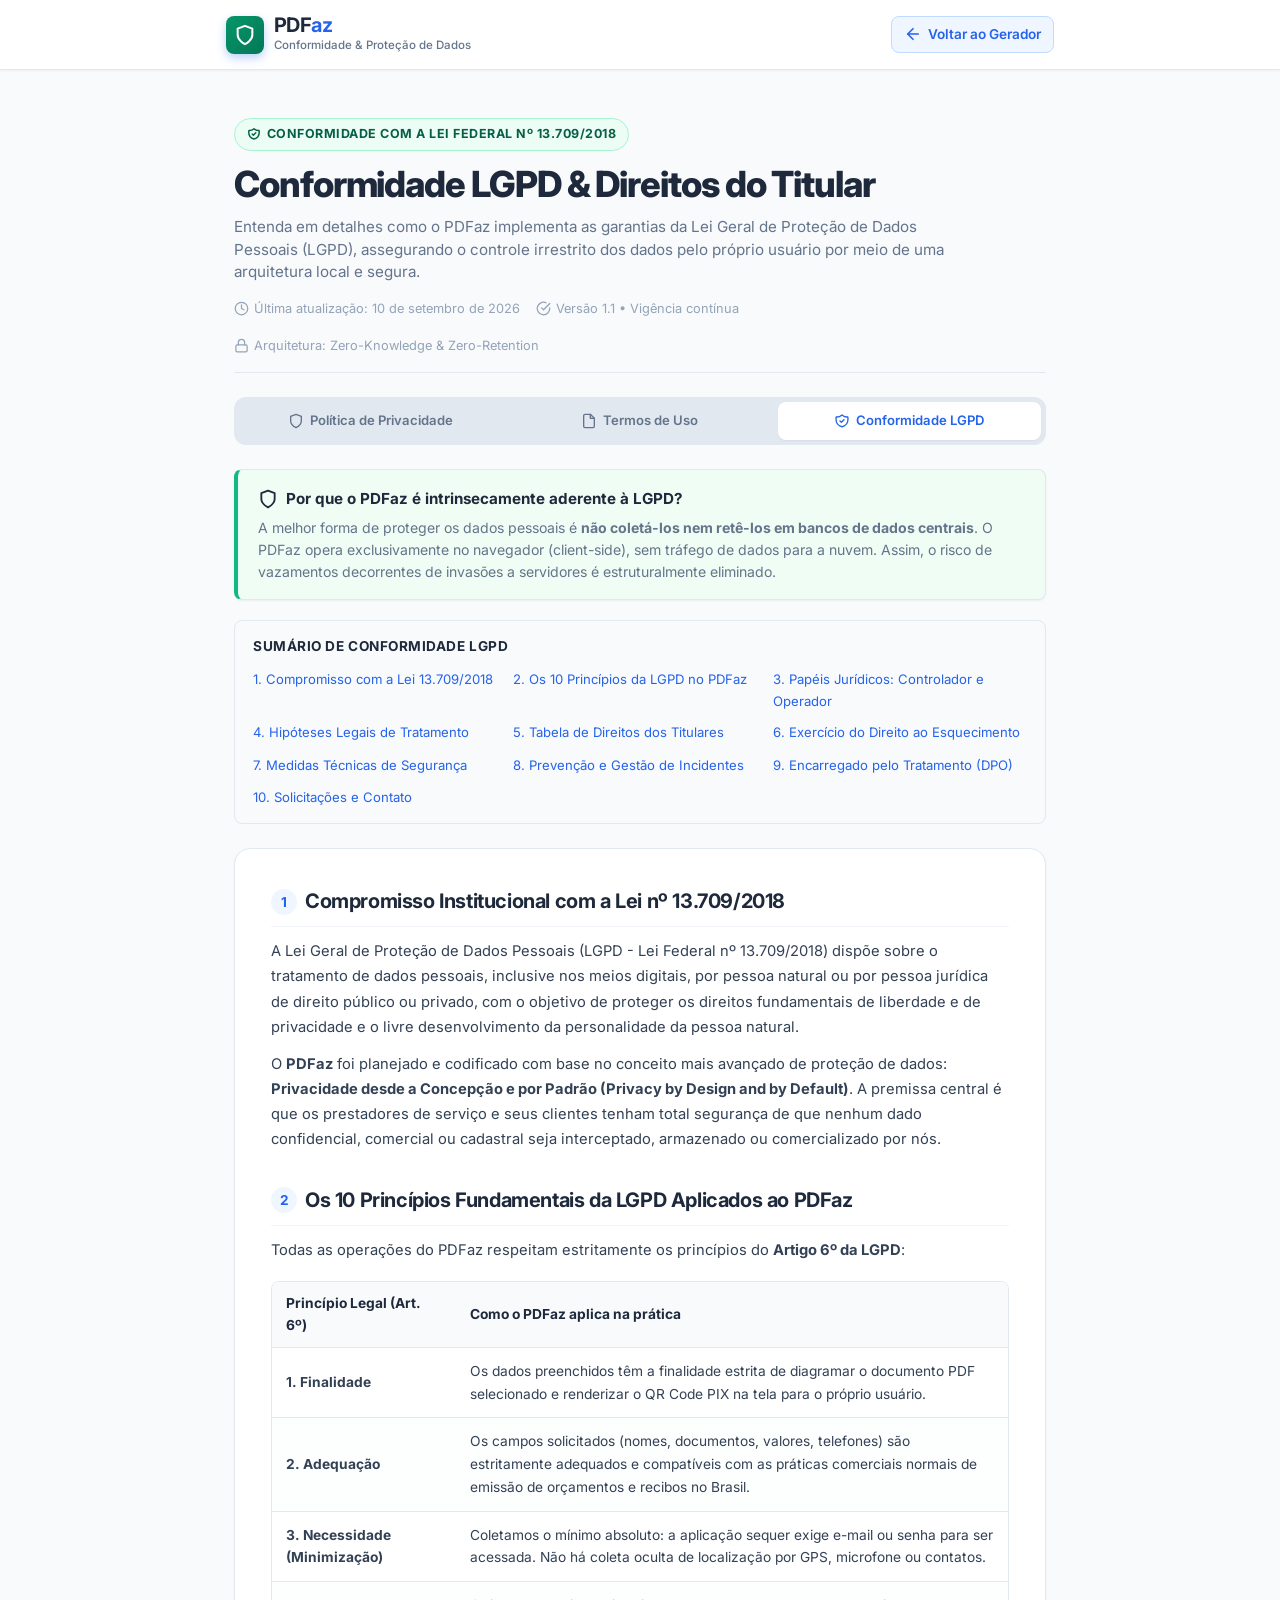
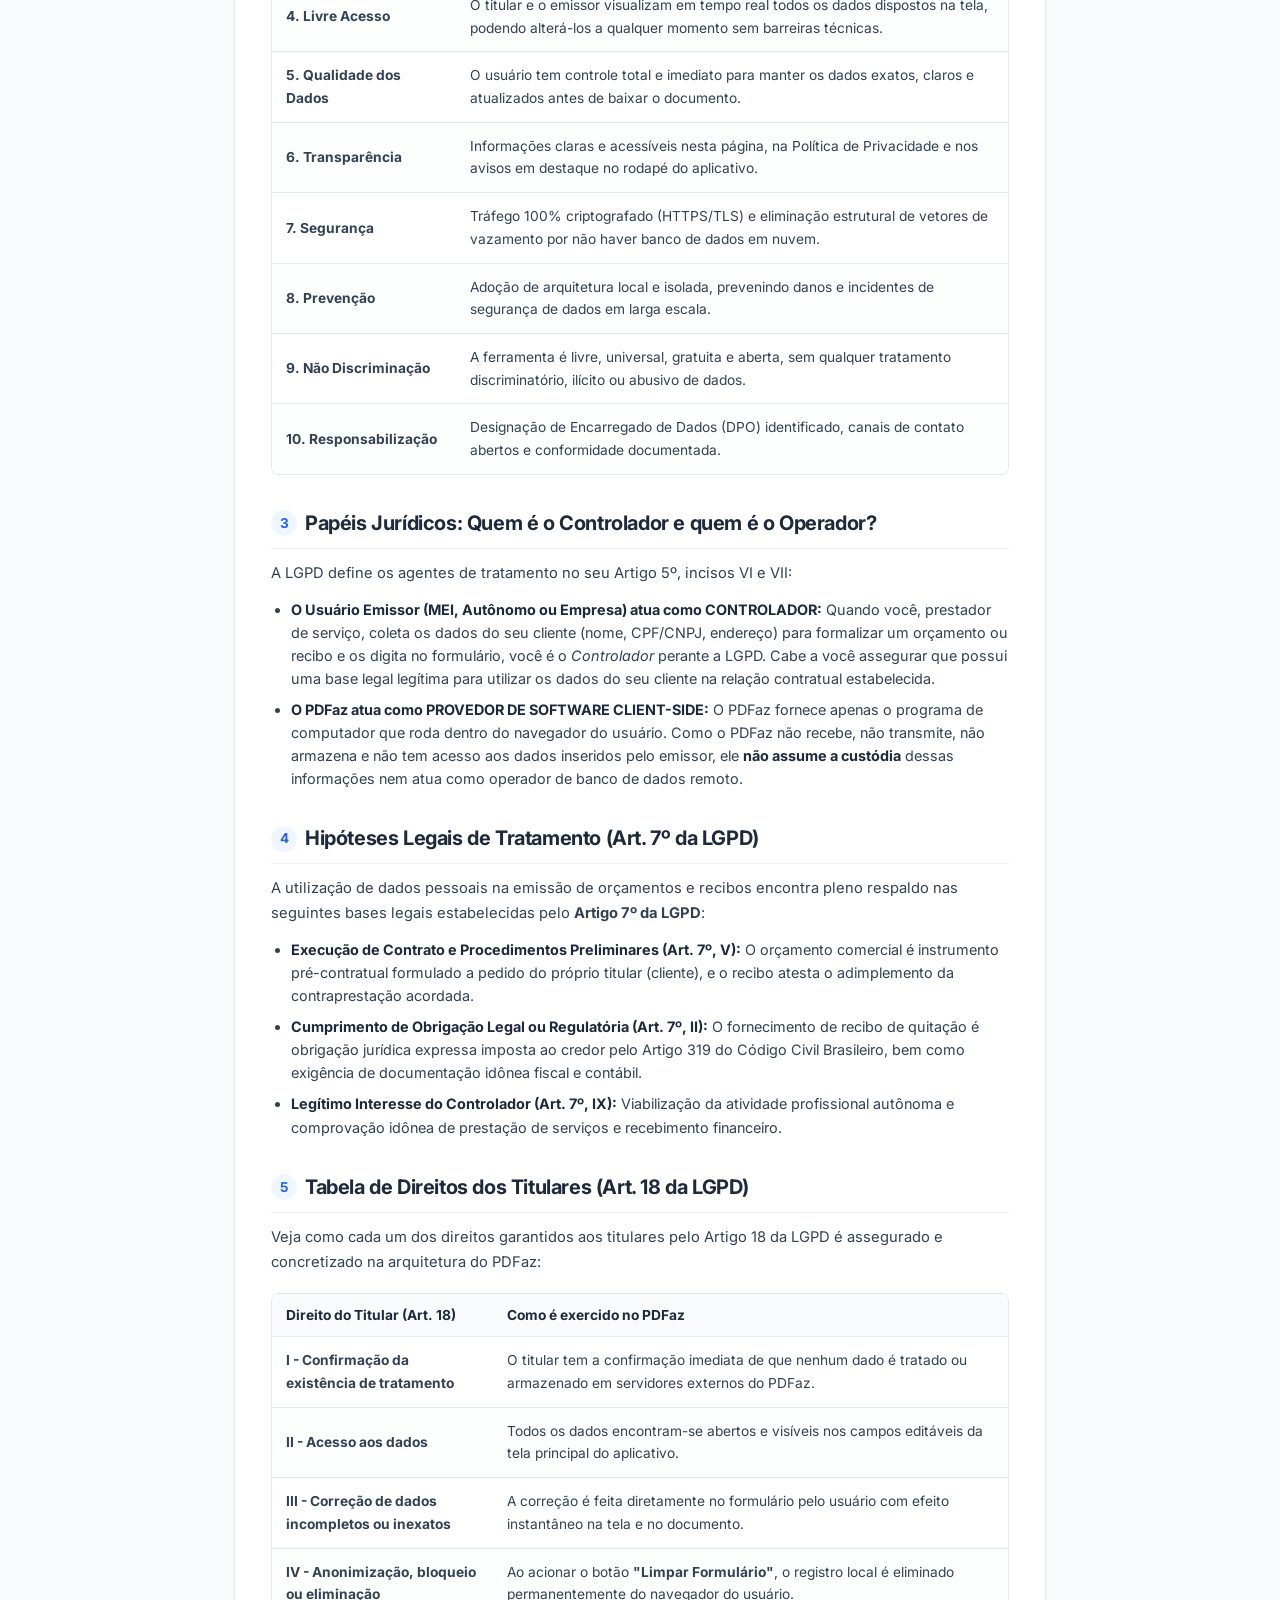
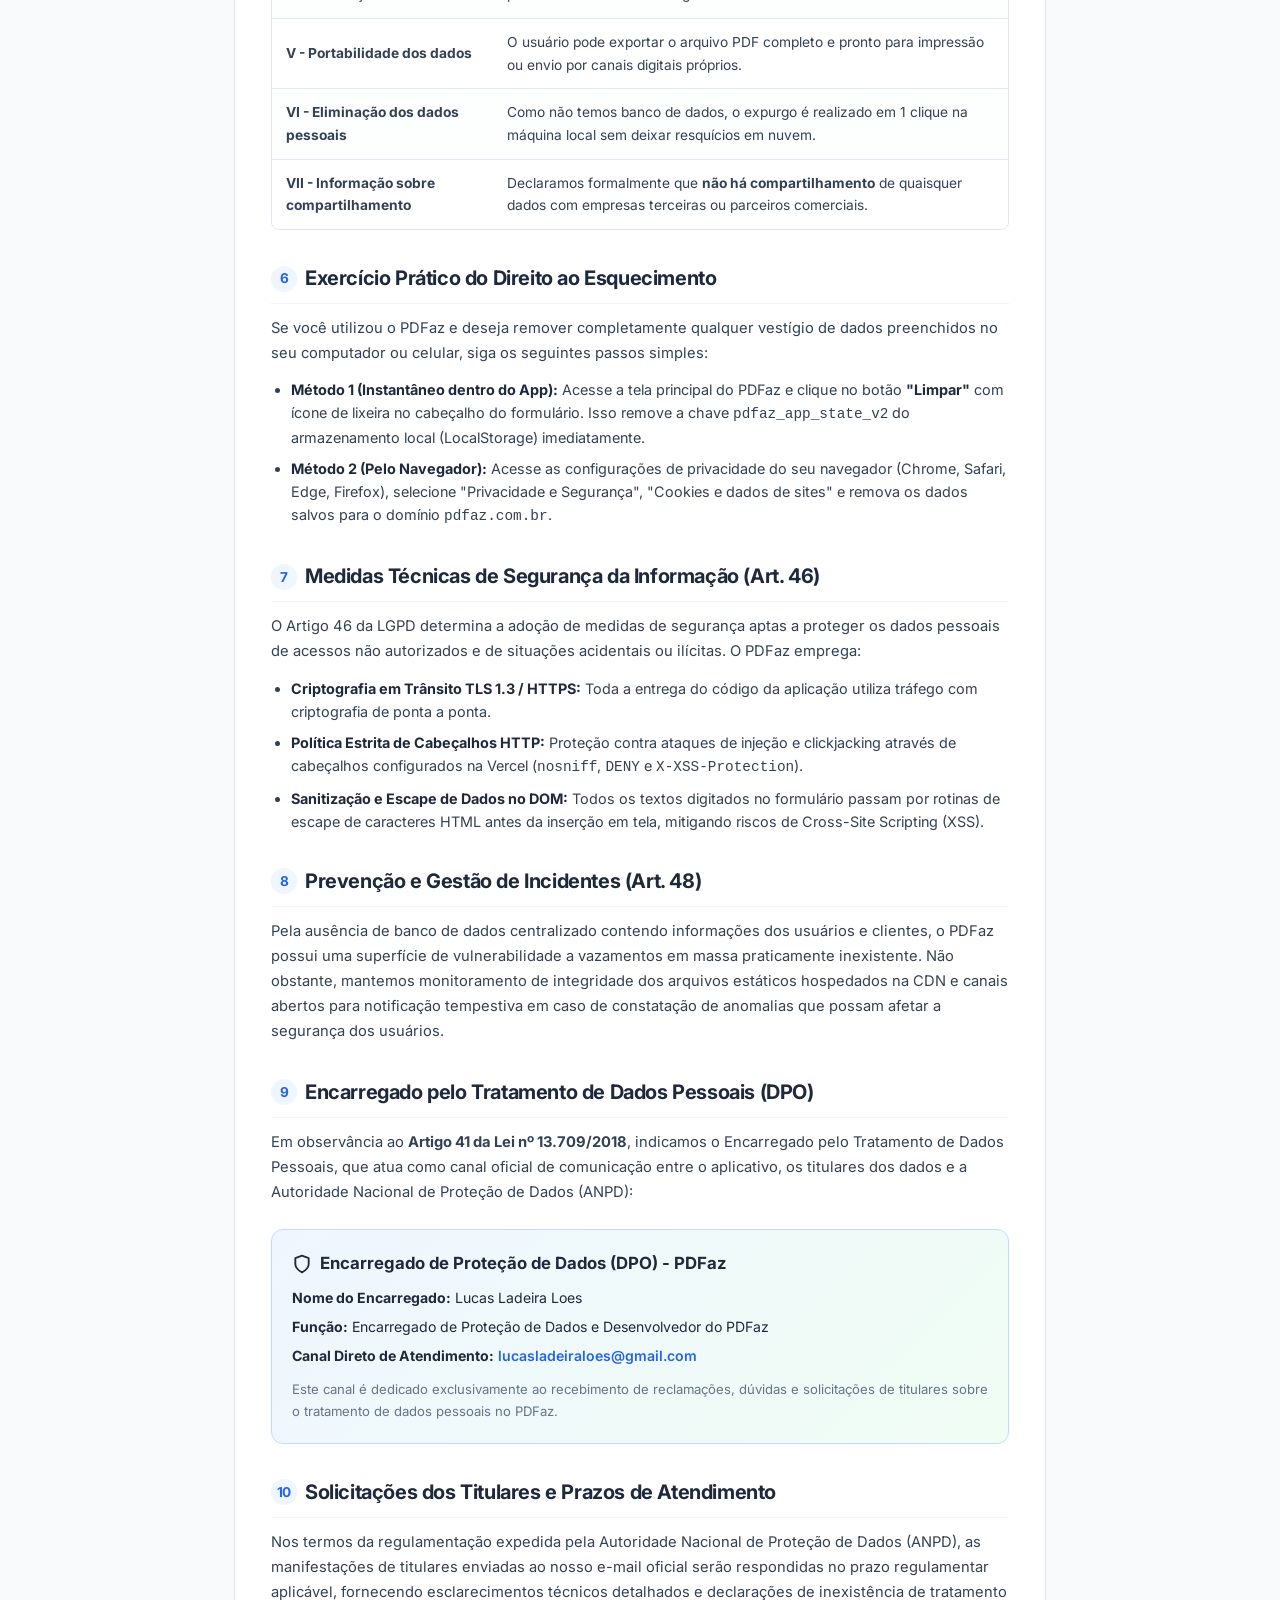
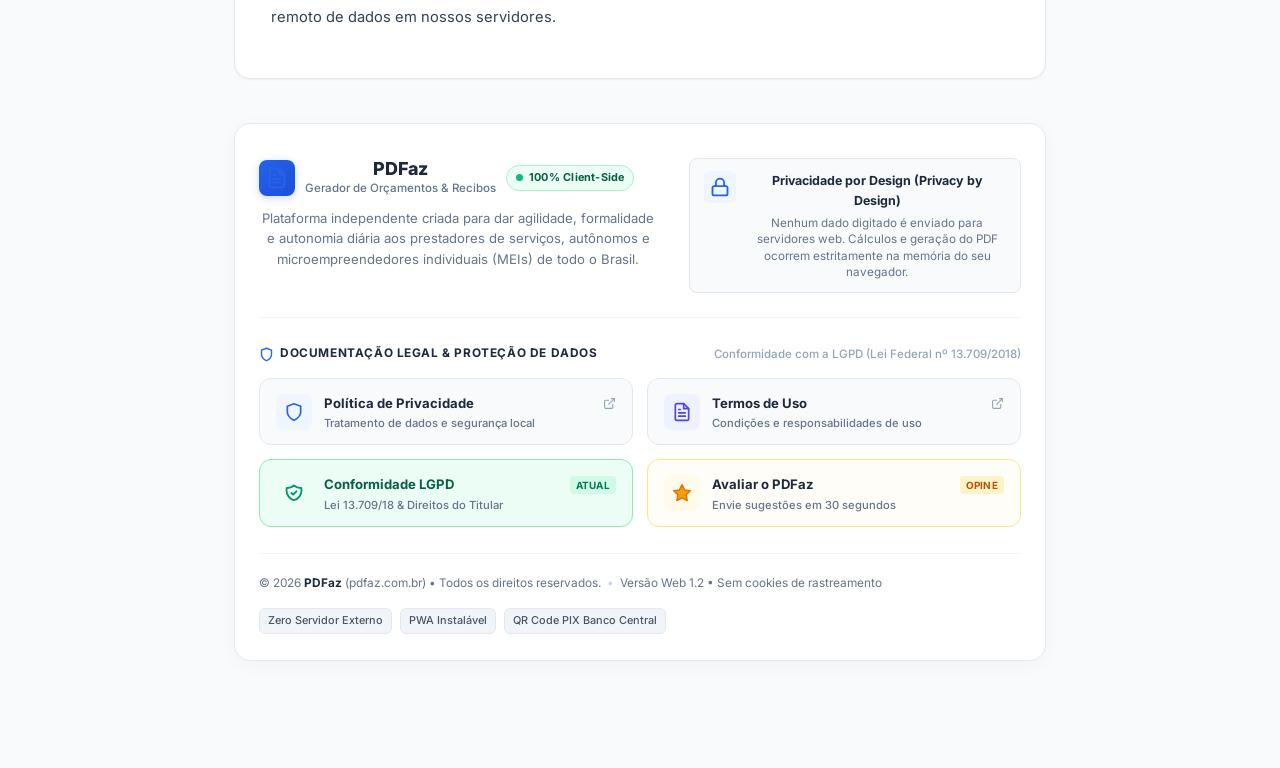
==== commit 11b4cb53: "feat: sincronizar novo rodape moderno nas paginas de politica de privacidade, termos de uso e lgpd" ====
--- a/lgpd.html
+++ b/lgpd.html
@@ -412,34 +412,157 @@
 
     </article>
 
-    <!-- Rodapé da Página Institucional -->
+    <!-- Rodapé Moderno Institucional & Documentação Legal -->
     <footer class="site-footer">
-      <div class="footer-content">
-        <p class="footer-line-brand">
-          PDFaz • Gerador Rápido de Orçamentos e Recibos &copy; 2026.
-        </p>
-        <p class="footer-line-mission">
-          Desenvolvido com foco total na autonomia, segurança jurídica e produtividade de prestadores de serviço e MEIs.
-        </p>
-        <p class="footer-line-privacy">
-          Privacidade garantida: Processamento estritamente local no seu navegador.
-        </p>
-
-        <div class="footer-legal-nav">
-          <span class="footer-legal-header">Documentos Legais &amp; Conformidade</span>
-          <div class="footer-legal-buttons">
-            <a href="politica-privacidade" class="footer-legal-btn">
-              <svg width="15" height="15" viewBox="0 0 24 24" fill="none" stroke="currentColor" stroke-width="2" class="legal-icon"><path d="M12 22s8-4 8-10V5l-8-3-8 3v7c0 6 8 10 8 10z"></path></svg>
-              <span>Política de Privacidade</span>
+      <div class="footer-container">
+        <!-- Topo do Rodapé: Marca, Missão & Garantia Local -->
+        <div class="footer-main-row">
+          <div class="footer-brand-pane">
+            <div class="footer-brand-header">
+              <a href="./" class="footer-brand-logo" title="Voltar ao início do PDFaz">
+                <svg width="22" height="22" viewBox="0 0 24 24" fill="none" stroke="currentColor" stroke-width="2.2" stroke-linecap="round" stroke-linejoin="round">
+                  <path d="M14 2H6a2 2 0 0 0-2 2v16a2 2 0 0 0 2 2h12a2 2 0 0 0 2-2V8z"></path>
+                  <polyline points="14 2 14 8 20 8"></polyline>
+                  <line x1="16" y1="13" x2="8" y2="13"></line>
+                  <line x1="16" y1="17" x2="8" y2="17"></line>
+                  <polyline points="10 9 9 9 8 9"></polyline>
+                </svg>
+              </a>
+              <div class="footer-brand-text">
+                <span class="footer-app-name">PDFaz</span>
+                <span class="footer-app-tag">Gerador de Orçamentos &amp; Recibos</span>
+              </div>
+              <span class="footer-badge-offline">
+                <span class="pulse-indicator"></span>
+                100% Client-Side
+              </span>
+            </div>
+            <p class="footer-mission-text">
+              Plataforma independente criada para dar agilidade, formalidade e autonomia diária aos prestadores de serviços, autônomos e microempreendedores individuais (MEIs) de todo o Brasil.
+            </p>
+          </div>
+
+          <div class="footer-security-pane">
+            <div class="footer-sec-card">
+              <div class="footer-sec-icon">
+                <svg width="20" height="20" viewBox="0 0 24 24" fill="none" stroke="currentColor" stroke-width="2.2" stroke-linecap="round" stroke-linejoin="round">
+                  <rect x="3" y="11" width="18" height="11" rx="2" ry="2"></rect>
+                  <path d="M7 11V7a5 5 0 0 1 10 0v4"></path>
+                </svg>
+              </div>
+              <div class="footer-sec-content">
+                <span class="footer-sec-title">Privacidade por Design (Privacy by Design)</span>
+                <span class="footer-sec-desc">
+                  Nenhum dado digitado é enviado para servidores web. Cálculos e geração do PDF ocorrem estritamente na memória do seu navegador.
+                </span>
+              </div>
+            </div>
+          </div>
+        </div>
+
+        <!-- Seção Central: Documentação Legal & Proteção de Dados (Grid de Cards Modernos) -->
+        <div class="footer-legal-hub">
+          <div class="footer-legal-hub-header">
+            <div class="footer-legal-tag">
+              <svg width="15" height="15" viewBox="0 0 24 24" fill="none" stroke="currentColor" stroke-width="2.2" stroke-linecap="round" stroke-linejoin="round">
+                <path d="M12 22s8-4 8-10V5l-8-3-8 3v7c0 6 8 10 8 10z"></path>
+              </svg>
+              <span>Documentação Legal &amp; Proteção de Dados</span>
+            </div>
+            <span class="footer-legal-compliance">Conformidade com a LGPD (Lei Federal nº 13.709/2018)</span>
+          </div>
+
+          <div class="footer-cards-grid">
+            <!-- Card 1: Política de Privacidade -->
+            <a href="politica-privacidade" class="footer-legal-card" title="Abrir Política de Privacidade">
+              <div class="legal-card-icon legal-icon-privacy">
+                <svg width="20" height="20" viewBox="0 0 24 24" fill="none" stroke="currentColor" stroke-width="2" stroke-linecap="round" stroke-linejoin="round">
+                  <path d="M12 22s8-4 8-10V5l-8-3-8 3v7c0 6 8 10 8 10z"></path>
+                </svg>
+              </div>
+              <div class="legal-card-info">
+                <div class="legal-card-title-row">
+                  <span class="legal-card-title">Política de Privacidade</span>
+                  <svg width="13" height="13" viewBox="0 0 24 24" fill="none" stroke="currentColor" stroke-width="2" class="legal-card-arrow">
+                    <path d="M18 13v6a2 2 0 0 1-2 2H5a2 2 0 0 1-2-2V8a2 2 0 0 1 2-2h6"></path>
+                    <polyline points="15 3 21 3 21 9"></polyline>
+                    <line x1="10" y1="14" x2="21" y2="3"></line>
+                  </svg>
+                </div>
+                <span class="legal-card-sub">Tratamento de dados e segurança local</span>
+              </div>
             </a>
-            <a href="termos-de-uso" class="footer-legal-btn">
-              <svg width="15" height="15" viewBox="0 0 24 24" fill="none" stroke="currentColor" stroke-width="2" class="legal-icon"><path d="M14 2H6a2 2 0 0 0-2 2v16a2 2 0 0 0 2 2h12a2 2 0 0 0 2-2V8z"></path><polyline points="14 2 14 8 20 8"></polyline></svg>
-              <span>Termos de Uso</span>
+
+            <!-- Card 2: Termos de Uso -->
+            <a href="termos-de-uso" class="footer-legal-card" title="Abrir Termos de Uso">
+              <div class="legal-card-icon legal-icon-terms">
+                <svg width="20" height="20" viewBox="0 0 24 24" fill="none" stroke="currentColor" stroke-width="2" stroke-linecap="round" stroke-linejoin="round">
+                  <path d="M14 2H6a2 2 0 0 0-2 2v16a2 2 0 0 0 2 2h12a2 2 0 0 0 2-2V8z"></path>
+                  <polyline points="14 2 14 8 20 8"></polyline>
+                  <line x1="16" y1="13" x2="8" y2="13"></line>
+                  <line x1="16" y1="17" x2="8" y2="17"></line>
+                  <polyline points="10 9 9 9 8 9"></polyline>
+                </svg>
+              </div>
+              <div class="legal-card-info">
+                <div class="legal-card-title-row">
+                  <span class="legal-card-title">Termos de Uso</span>
+                  <svg width="13" height="13" viewBox="0 0 24 24" fill="none" stroke="currentColor" stroke-width="2" class="legal-card-arrow">
+                    <path d="M18 13v6a2 2 0 0 1-2 2H5a2 2 0 0 1-2-2V8a2 2 0 0 1 2-2h6"></path>
+                    <polyline points="15 3 21 3 21 9"></polyline>
+                    <line x1="10" y1="14" x2="21" y2="3"></line>
+                  </svg>
+                </div>
+                <span class="legal-card-sub">Condições e responsabilidades de uso</span>
+              </div>
             </a>
-            <a href="lgpd" class="footer-legal-btn btn-lgpd-highlight">
-              <svg width="15" height="15" viewBox="0 0 24 24" fill="none" stroke="currentColor" stroke-width="2" class="legal-icon"><path d="M9 12l2 2 4-4m5.618-4.016A11.955 11.955 0 0112 2.944a11.955 11.955 0 01-8.618 3.04A12.02 12.02 0 003 9c0 5.591 3.824 10.29 9 11.622 5.176-1.332 9-6.03 9-11.622 0-1.042-.133-2.052-.382-3.016z"></path></svg>
-              <span>Conformidade LGPD</span>
+
+            <!-- Card 3: Conformidade LGPD (Ativo) -->
+            <a href="lgpd" class="footer-legal-card legal-card-highlight-lgpd legal-card-active" title="Conformidade LGPD (Página Atual)">
+              <div class="legal-card-icon legal-icon-lgpd">
+                <svg width="20" height="20" viewBox="0 0 24 24" fill="none" stroke="currentColor" stroke-width="2.2" stroke-linecap="round" stroke-linejoin="round">
+                  <path d="M9 12l2 2 4-4m5.618-4.016A11.955 11.955 0 0112 2.944a11.955 11.955 0 01-8.618 3.04A12.02 12.02 0 003 9c0 5.591 3.824 10.29 9 11.622 5.176-1.332 9-6.03 9-11.622 0-1.042-.133-2.052-.382-3.016z"></path>
+                </svg>
+              </div>
+              <div class="legal-card-info">
+                <div class="legal-card-title-row">
+                  <span class="legal-card-title">Conformidade LGPD</span>
+                  <span class="legal-card-badge-current">Atual</span>
+                </div>
+                <span class="legal-card-sub">Lei 13.709/18 &amp; Direitos do Titular</span>
+              </div>
             </a>
+
+            <!-- Card 4: Avaliar o PDFaz -->
+            <a href="./?avaliar=1" class="footer-legal-card legal-card-survey" title="Avaliar o aplicativo e enviar sugestões">
+              <div class="legal-card-icon legal-icon-survey">
+                <svg width="20" height="20" viewBox="0 0 24 24" fill="#F59E0B" stroke="#D97706" stroke-width="1.8" stroke-linecap="round" stroke-linejoin="round">
+                  <polygon points="12 2 15.09 8.26 22 9.27 17 14.14 18.18 21.02 12 17.77 5.82 21.02 7 14.14 2 9.27 8.91 8.26 12 2"></polygon>
+                </svg>
+              </div>
+              <div class="legal-card-info">
+                <div class="legal-card-title-row">
+                  <span class="legal-card-title">Avaliar o PDFaz</span>
+                  <span class="legal-card-badge-gold">Opine</span>
+                </div>
+                <span class="legal-card-sub">Envie sugestões em 30 segundos</span>
+              </div>
+            </a>
+          </div>
+        </div>
+
+        <!-- Barra Inferior de Direitos e Credenciais -->
+        <div class="footer-bottom-bar">
+          <div class="footer-copyright-text">
+            <span>&copy; 2026 <strong>PDFaz</strong> (pdfaz.com.br) • Todos os direitos reservados.</span>
+            <span class="footer-dot-sep">•</span>
+            <span>Versão Web 1.2 • Sem cookies de rastreamento</span>
+          </div>
+
+          <div class="footer-tech-badges">
+            <span class="tech-tag">Zero Servidor Externo</span>
+            <span class="tech-tag">PWA Instalável</span>
+            <span class="tech-tag">QR Code PIX Banco Central</span>
           </div>
         </div>
       </div>
--- a/css/style.css
+++ b/css/style.css
@@ -3201,6 +3201,34 @@
   letter-spacing: 0.03em;
 }
 
+/* Estado Ativo para Documento Legal Aberto */
+.footer-legal-card.legal-card-active {
+  border-color: #93C5FD;
+  background: #EFF6FF;
+  cursor: default;
+}
+
+.footer-legal-card.legal-card-active.legal-card-highlight-lgpd {
+  border-color: #86EFAC;
+  background: #ECFDF5;
+}
+
+.legal-card-badge-current {
+  font-size: 0.62rem;
+  font-weight: 700;
+  text-transform: uppercase;
+  background: #DBEAFE;
+  color: #1D4ED8;
+  padding: 1px 6px;
+  border-radius: 4px;
+  letter-spacing: 0.03em;
+}
+
+.legal-card-highlight-lgpd .legal-card-badge-current {
+  background: #D1FAE5;
+  color: #047857;
+}
+
 /* Barra Inferior */
 .footer-bottom-bar {
   display: flex;
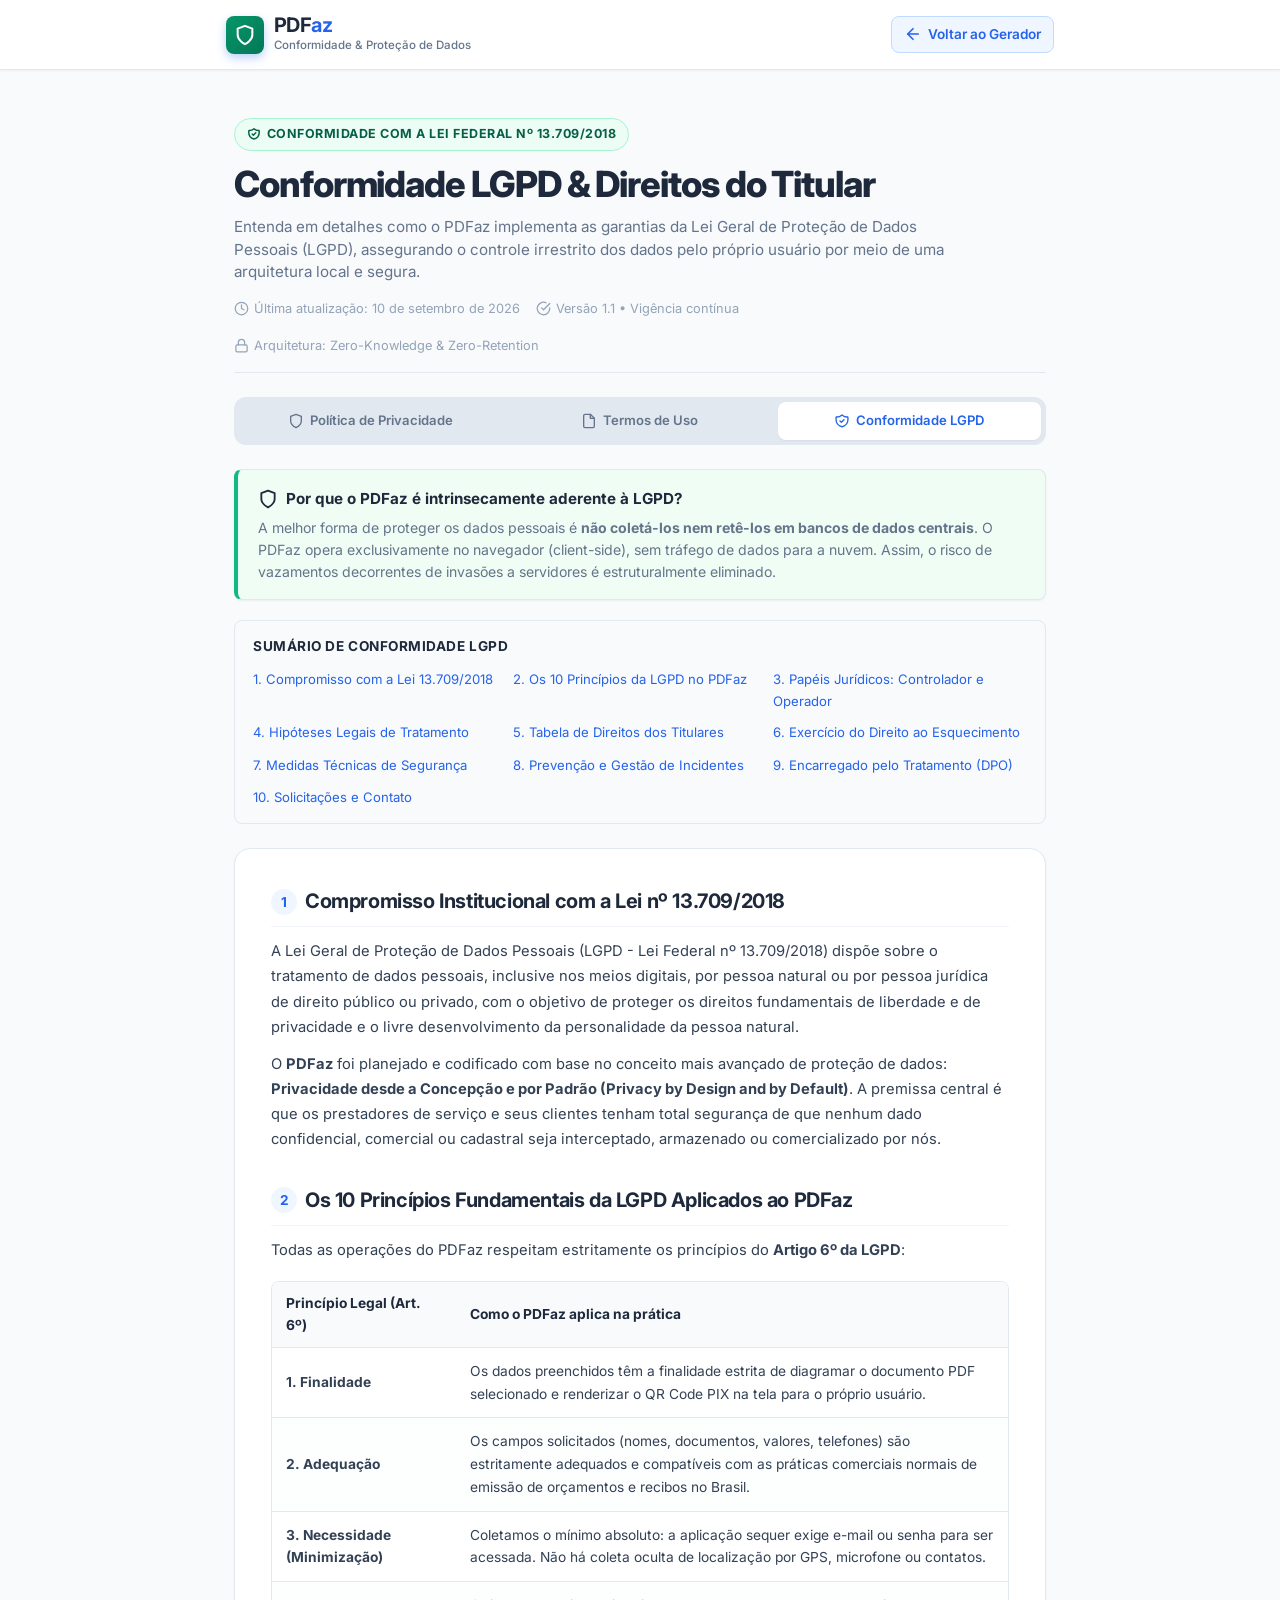
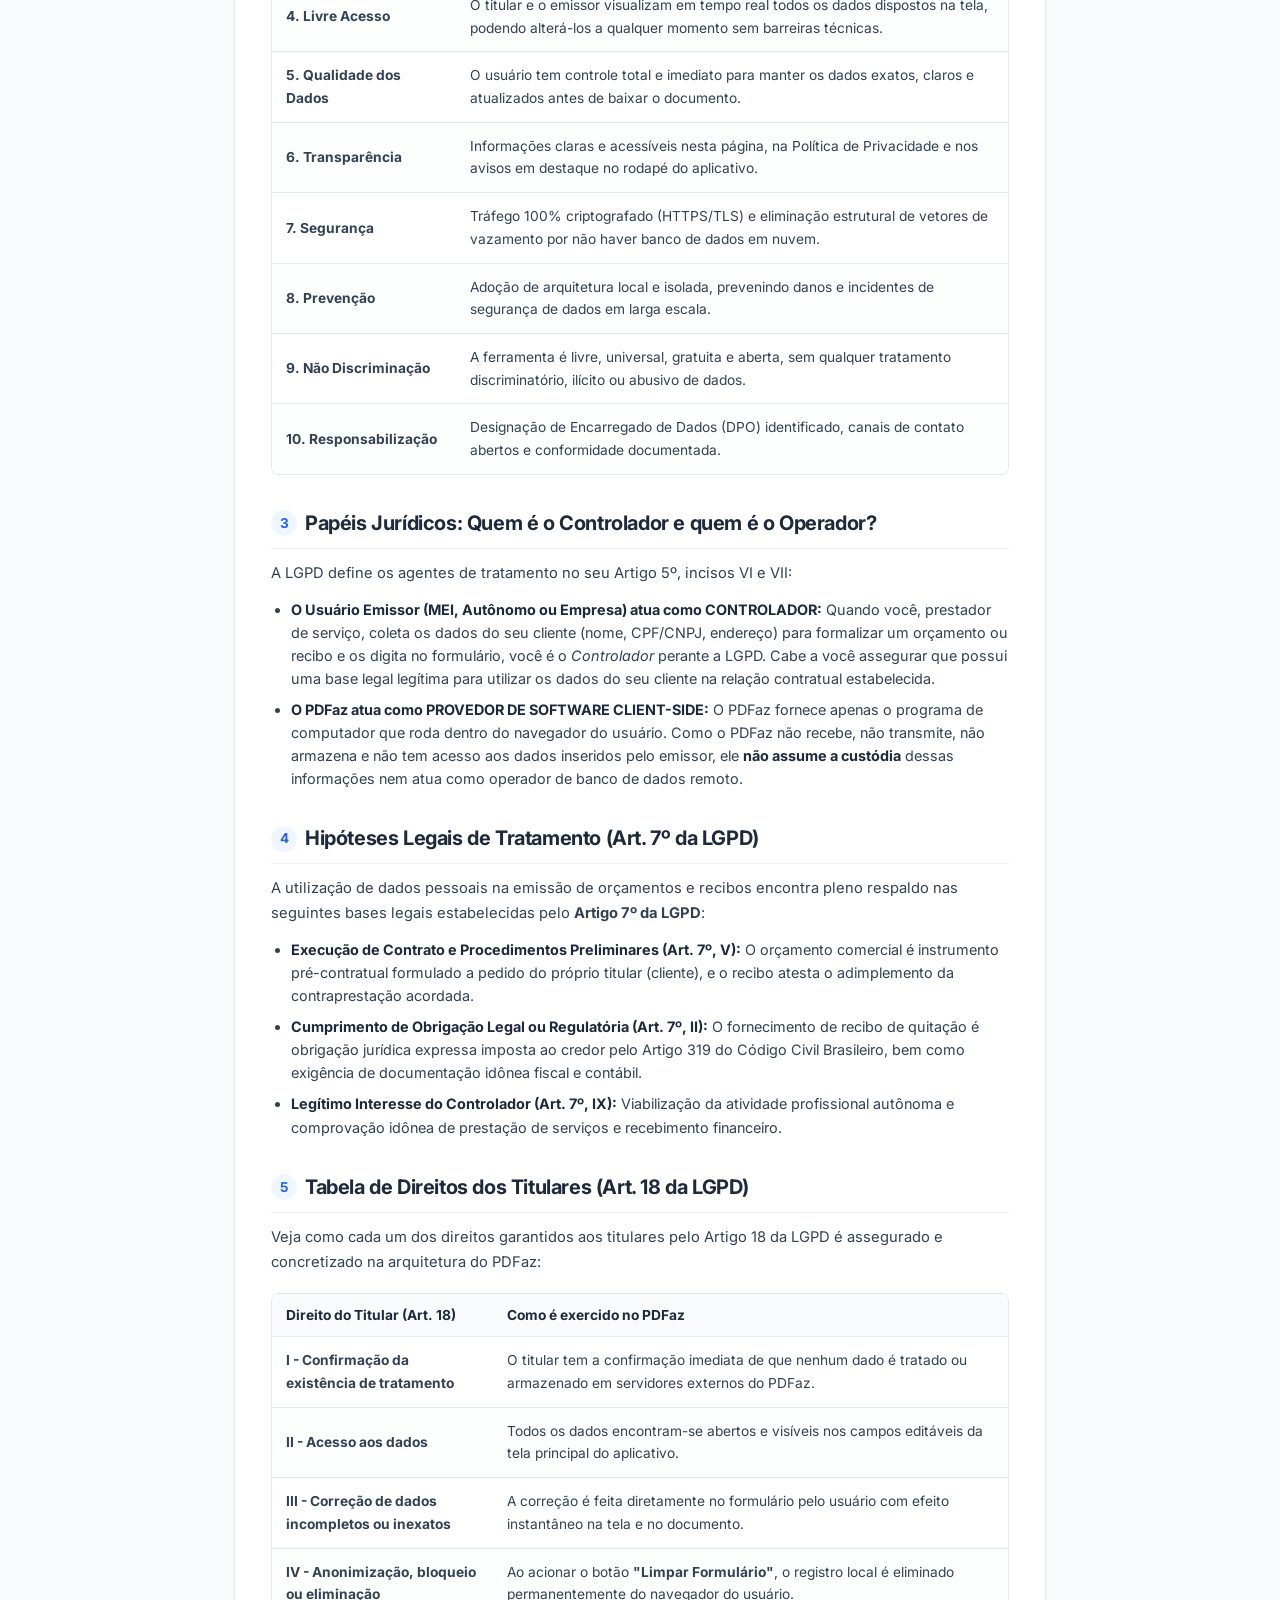
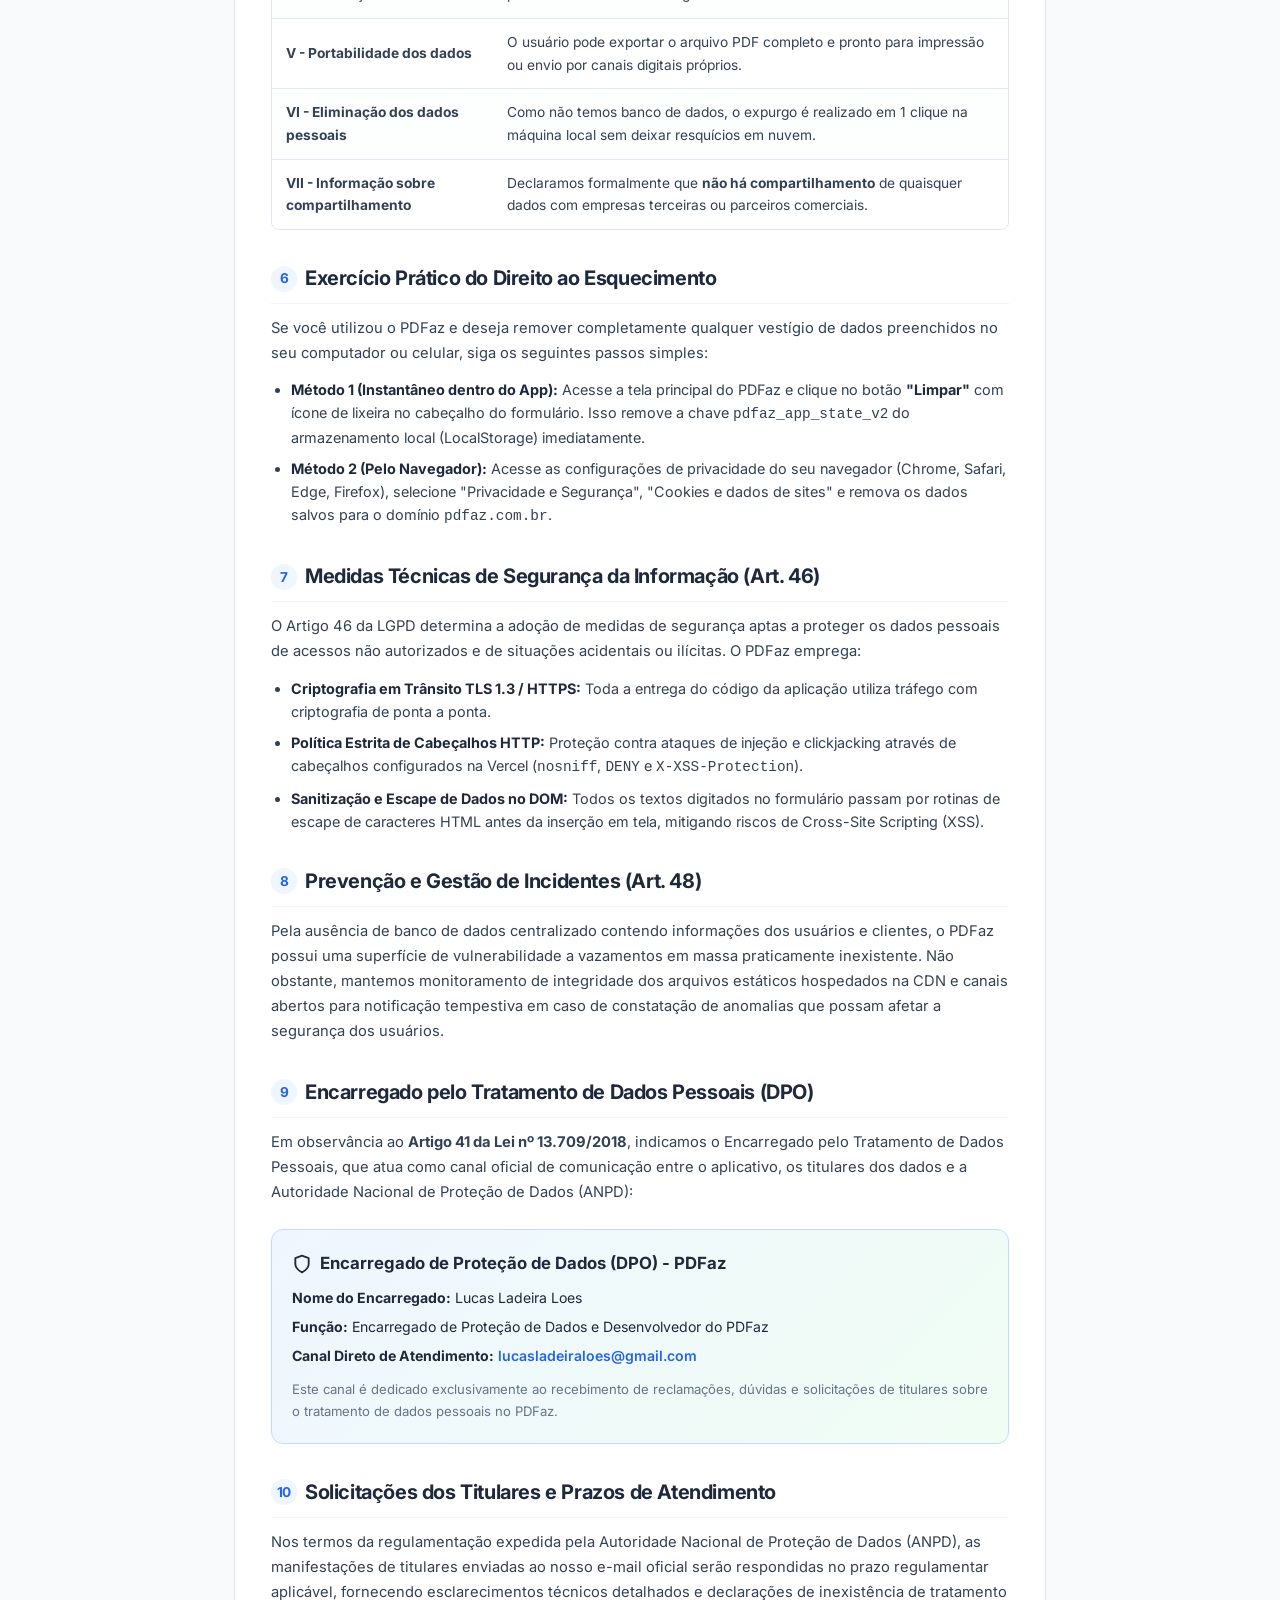
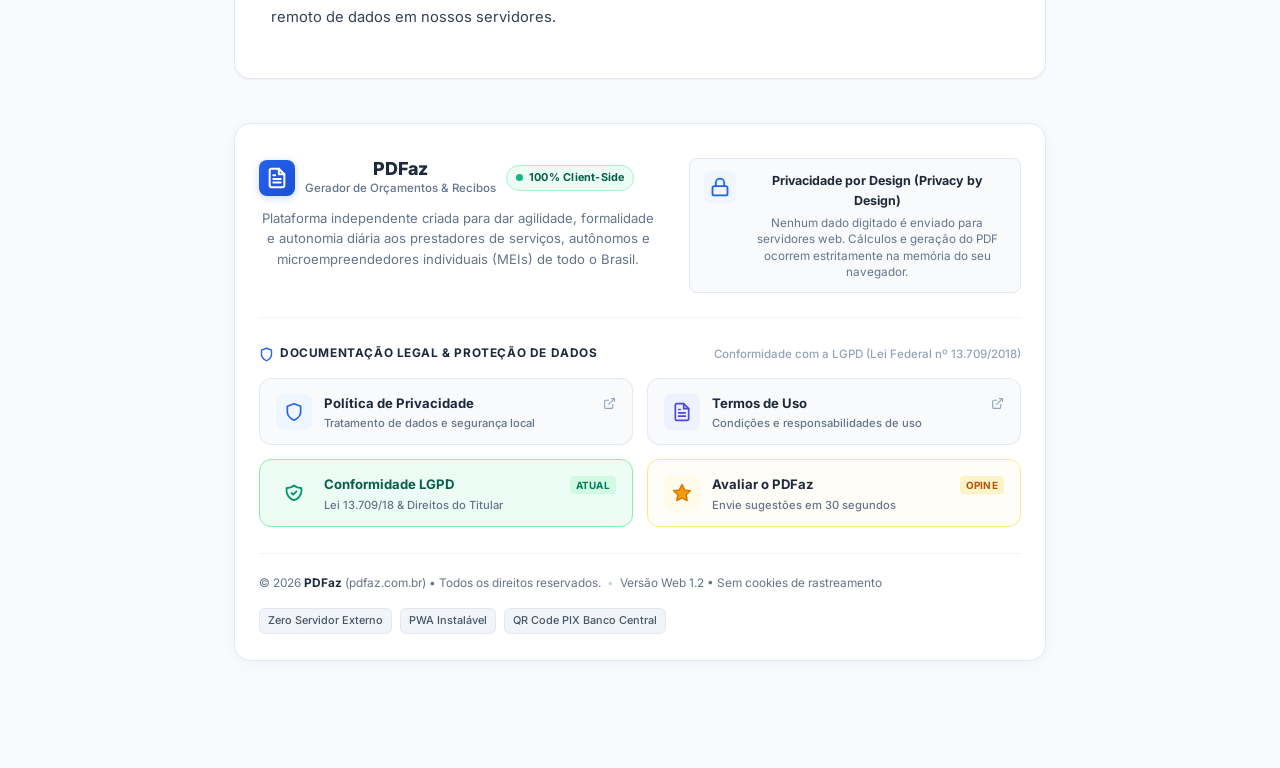
==== commit b2fc9d45: "fix: definir cor branca (#FFFFFF) no svg do footer-brand-logo em todas as paginas" ====
--- a/lgpd.html
+++ b/lgpd.html
@@ -420,7 +420,7 @@
           <div class="footer-brand-pane">
             <div class="footer-brand-header">
               <a href="./" class="footer-brand-logo" title="Voltar ao início do PDFaz">
-                <svg width="22" height="22" viewBox="0 0 24 24" fill="none" stroke="currentColor" stroke-width="2.2" stroke-linecap="round" stroke-linejoin="round">
+                <svg width="22" height="22" viewBox="0 0 24 24" fill="none" stroke="#FFFFFF" stroke-width="2.2" stroke-linecap="round" stroke-linejoin="round">
                   <path d="M14 2H6a2 2 0 0 0-2 2v16a2 2 0 0 0 2 2h12a2 2 0 0 0 2-2V8z"></path>
                   <polyline points="14 2 14 8 20 8"></polyline>
                   <line x1="16" y1="13" x2="8" y2="13"></line>
--- a/css/style.css
+++ b/css/style.css
@@ -2911,6 +2911,11 @@
   flex-shrink: 0;
 }
 
+.footer-brand-logo svg {
+  color: #FFFFFF;
+  stroke: #FFFFFF;
+}
+
 .footer-brand-text {
   display: flex;
   flex-direction: column;
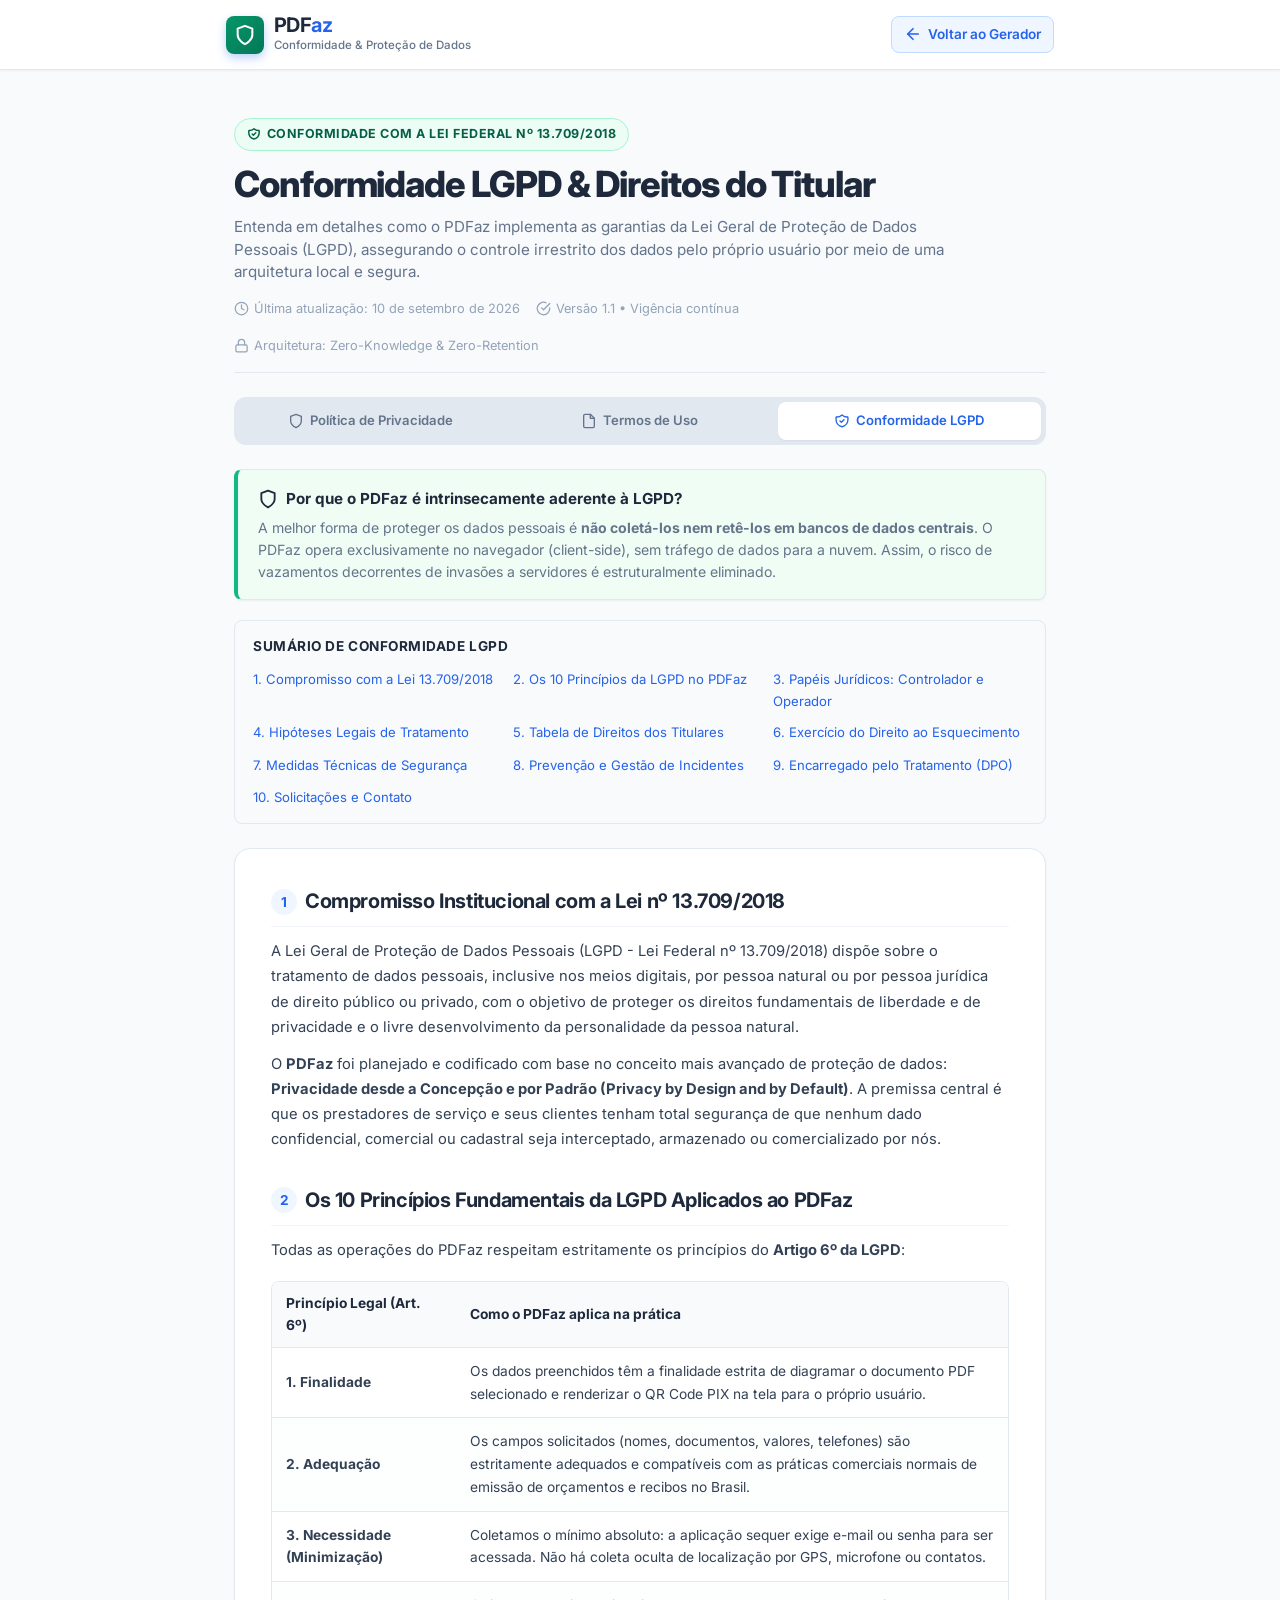
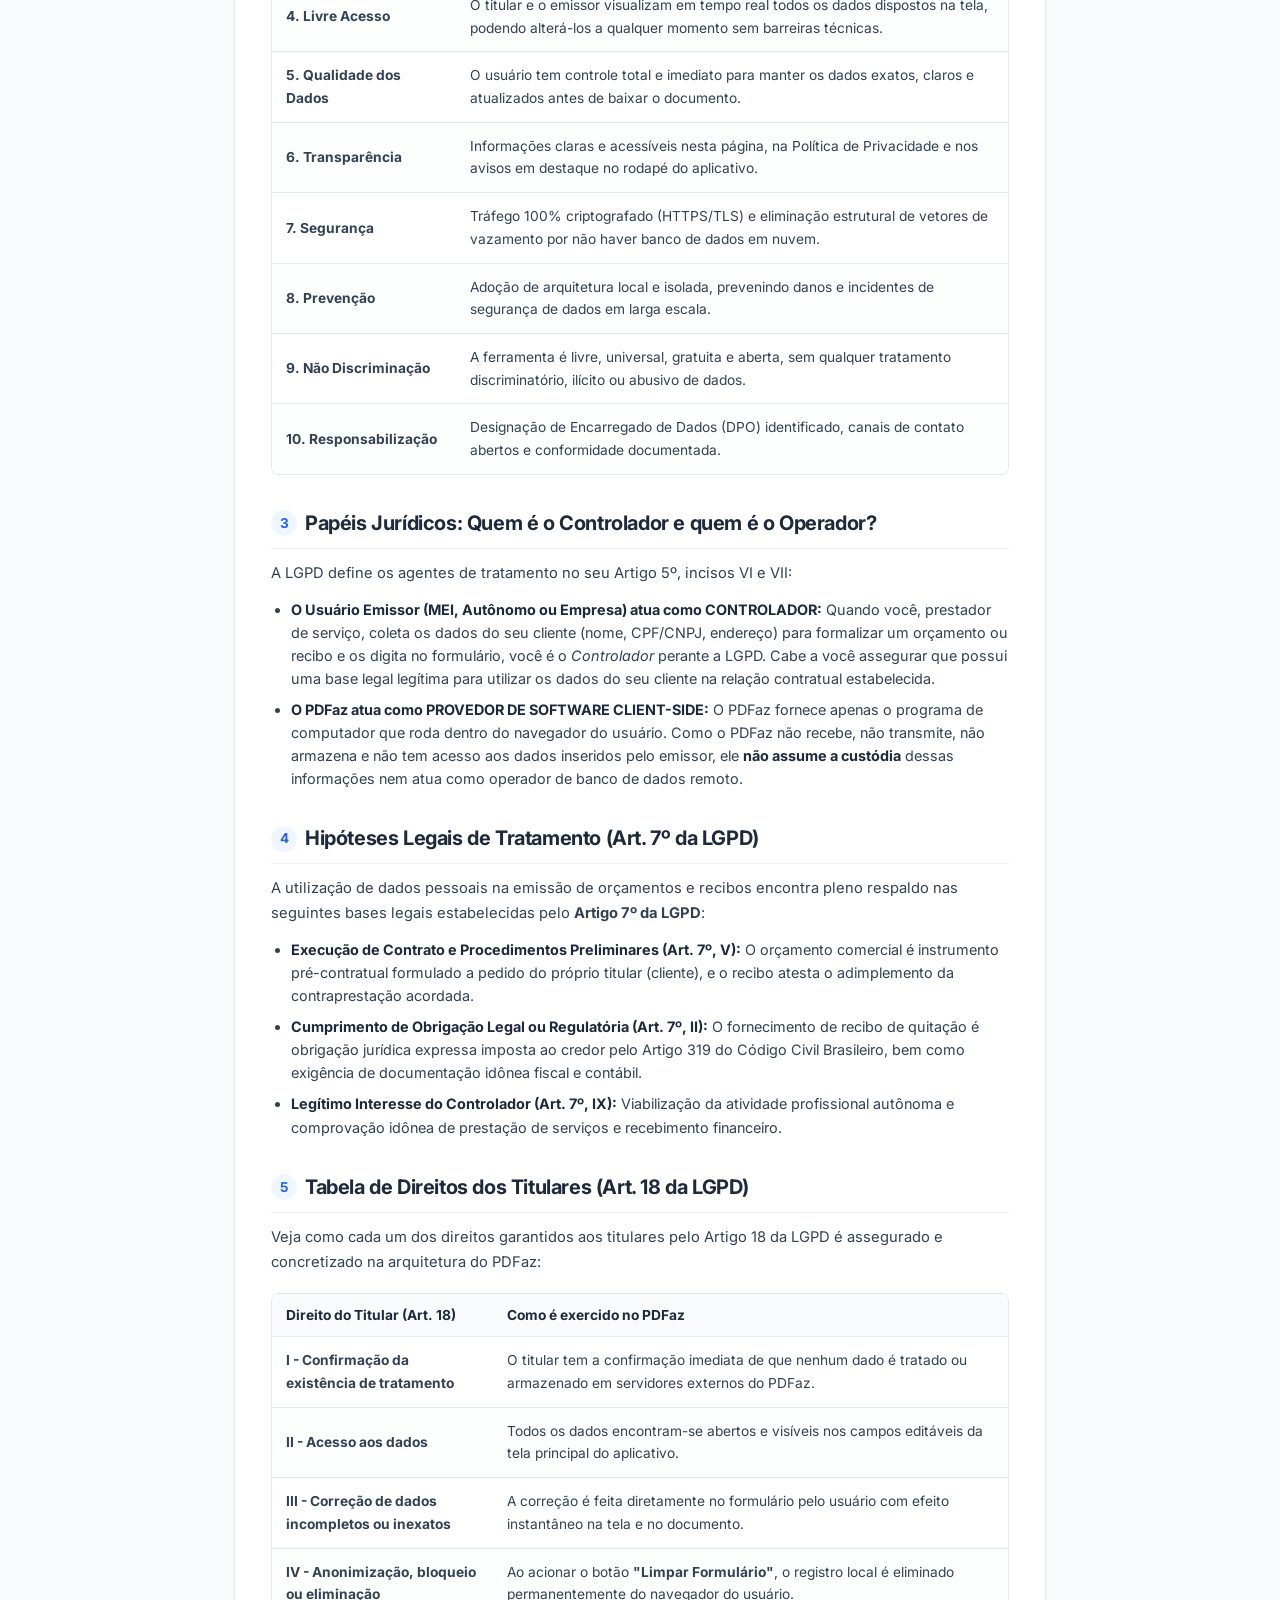
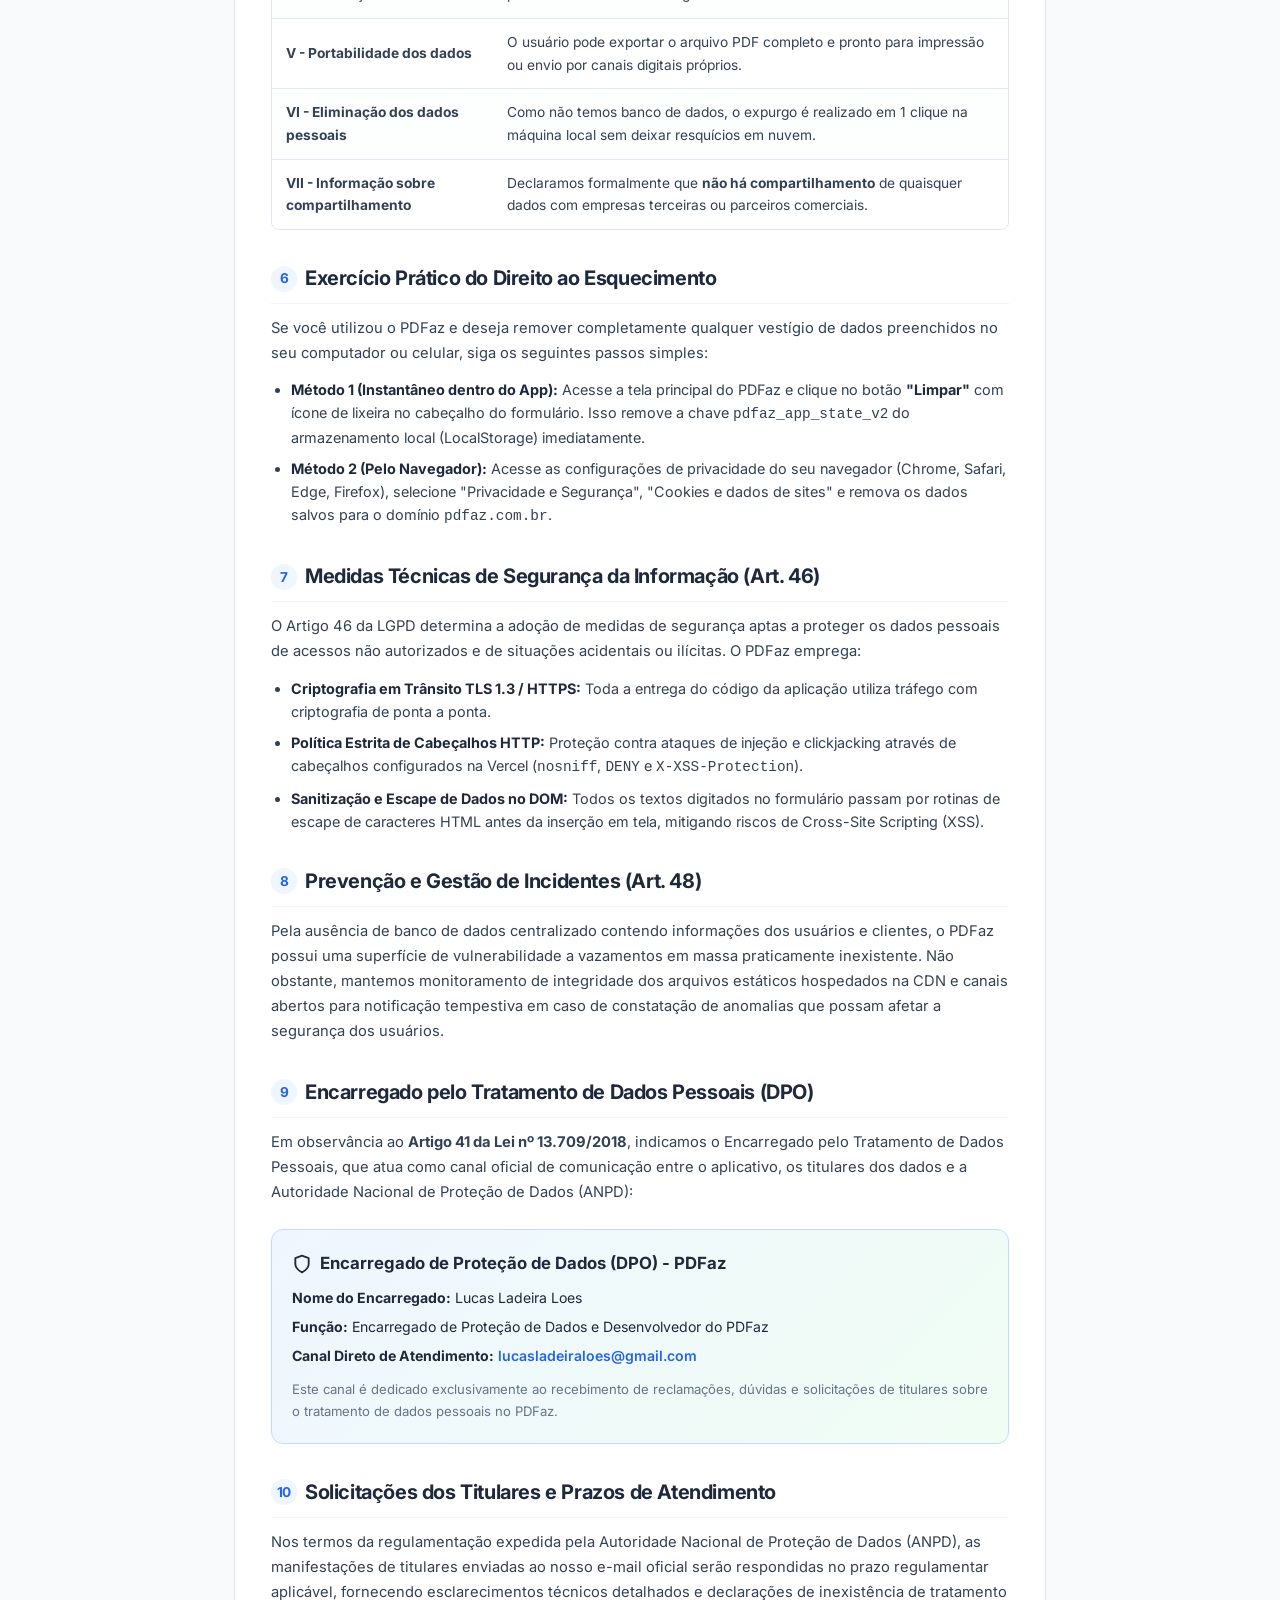
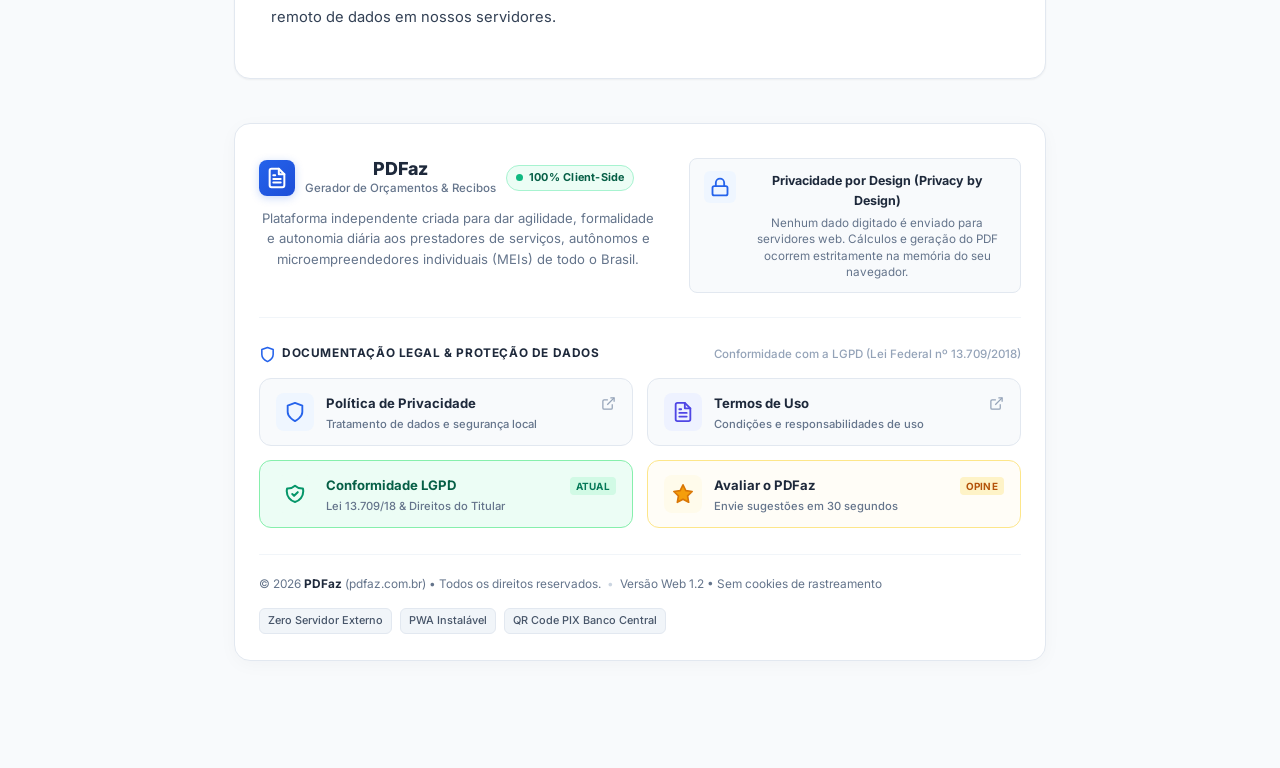
==== commit 0270d268: "style: aumentar tamanho dos icones do menu no topo e do rodape mobile" ====
--- a/lgpd.html
+++ b/lgpd.html
@@ -464,7 +464,7 @@
         <div class="footer-legal-hub">
           <div class="footer-legal-hub-header">
             <div class="footer-legal-tag">
-              <svg width="15" height="15" viewBox="0 0 24 24" fill="none" stroke="currentColor" stroke-width="2.2" stroke-linecap="round" stroke-linejoin="round">
+              <svg width="17" height="17" viewBox="0 0 24 24" fill="none" stroke="currentColor" stroke-width="2.2" stroke-linecap="round" stroke-linejoin="round">
                 <path d="M12 22s8-4 8-10V5l-8-3-8 3v7c0 6 8 10 8 10z"></path>
               </svg>
               <span>Documentação Legal &amp; Proteção de Dados</span>
@@ -476,14 +476,14 @@
             <!-- Card 1: Política de Privacidade -->
             <a href="politica-privacidade" class="footer-legal-card" title="Abrir Política de Privacidade">
               <div class="legal-card-icon legal-icon-privacy">
-                <svg width="20" height="20" viewBox="0 0 24 24" fill="none" stroke="currentColor" stroke-width="2" stroke-linecap="round" stroke-linejoin="round">
+                <svg width="22" height="22" viewBox="0 0 24 24" fill="none" stroke="currentColor" stroke-width="2" stroke-linecap="round" stroke-linejoin="round">
                   <path d="M12 22s8-4 8-10V5l-8-3-8 3v7c0 6 8 10 8 10z"></path>
                 </svg>
               </div>
               <div class="legal-card-info">
                 <div class="legal-card-title-row">
                   <span class="legal-card-title">Política de Privacidade</span>
-                  <svg width="13" height="13" viewBox="0 0 24 24" fill="none" stroke="currentColor" stroke-width="2" class="legal-card-arrow">
+                  <svg width="15" height="15" viewBox="0 0 24 24" fill="none" stroke="currentColor" stroke-width="2" class="legal-card-arrow">
                     <path d="M18 13v6a2 2 0 0 1-2 2H5a2 2 0 0 1-2-2V8a2 2 0 0 1 2-2h6"></path>
                     <polyline points="15 3 21 3 21 9"></polyline>
                     <line x1="10" y1="14" x2="21" y2="3"></line>
@@ -496,7 +496,7 @@
             <!-- Card 2: Termos de Uso -->
             <a href="termos-de-uso" class="footer-legal-card" title="Abrir Termos de Uso">
               <div class="legal-card-icon legal-icon-terms">
-                <svg width="20" height="20" viewBox="0 0 24 24" fill="none" stroke="currentColor" stroke-width="2" stroke-linecap="round" stroke-linejoin="round">
+                <svg width="22" height="22" viewBox="0 0 24 24" fill="none" stroke="currentColor" stroke-width="2" stroke-linecap="round" stroke-linejoin="round">
                   <path d="M14 2H6a2 2 0 0 0-2 2v16a2 2 0 0 0 2 2h12a2 2 0 0 0 2-2V8z"></path>
                   <polyline points="14 2 14 8 20 8"></polyline>
                   <line x1="16" y1="13" x2="8" y2="13"></line>
@@ -507,7 +507,7 @@
               <div class="legal-card-info">
                 <div class="legal-card-title-row">
                   <span class="legal-card-title">Termos de Uso</span>
-                  <svg width="13" height="13" viewBox="0 0 24 24" fill="none" stroke="currentColor" stroke-width="2" class="legal-card-arrow">
+                  <svg width="15" height="15" viewBox="0 0 24 24" fill="none" stroke="currentColor" stroke-width="2" class="legal-card-arrow">
                     <path d="M18 13v6a2 2 0 0 1-2 2H5a2 2 0 0 1-2-2V8a2 2 0 0 1 2-2h6"></path>
                     <polyline points="15 3 21 3 21 9"></polyline>
                     <line x1="10" y1="14" x2="21" y2="3"></line>
@@ -520,7 +520,7 @@
             <!-- Card 3: Conformidade LGPD (Ativo) -->
             <a href="lgpd" class="footer-legal-card legal-card-highlight-lgpd legal-card-active" title="Conformidade LGPD (Página Atual)">
               <div class="legal-card-icon legal-icon-lgpd">
-                <svg width="20" height="20" viewBox="0 0 24 24" fill="none" stroke="currentColor" stroke-width="2.2" stroke-linecap="round" stroke-linejoin="round">
+                <svg width="22" height="22" viewBox="0 0 24 24" fill="none" stroke="currentColor" stroke-width="2.2" stroke-linecap="round" stroke-linejoin="round">
                   <path d="M9 12l2 2 4-4m5.618-4.016A11.955 11.955 0 0112 2.944a11.955 11.955 0 01-8.618 3.04A12.02 12.02 0 003 9c0 5.591 3.824 10.29 9 11.622 5.176-1.332 9-6.03 9-11.622 0-1.042-.133-2.052-.382-3.016z"></path>
                 </svg>
               </div>
@@ -536,7 +536,7 @@
             <!-- Card 4: Avaliar o PDFaz -->
             <a href="./?avaliar=1" class="footer-legal-card legal-card-survey" title="Avaliar o aplicativo e enviar sugestões">
               <div class="legal-card-icon legal-icon-survey">
-                <svg width="20" height="20" viewBox="0 0 24 24" fill="#F59E0B" stroke="#D97706" stroke-width="1.8" stroke-linecap="round" stroke-linejoin="round">
+                <svg width="22" height="22" viewBox="0 0 24 24" fill="#F59E0B" stroke="#D97706" stroke-width="1.8" stroke-linecap="round" stroke-linejoin="round">
                   <polygon points="12 2 15.09 8.26 22 9.27 17 14.14 18.18 21.02 12 17.77 5.82 21.02 7 14.14 2 9.27 8.91 8.26 12 2"></polygon>
                 </svg>
               </div>
@@ -570,14 +570,6 @@
 
   </main>
 
-  <script>
-    if ('serviceWorker' in navigator) {
-      window.addEventListener('load', () => {
-        navigator.serviceWorker.register('./sw.js').then(reg => {
-          reg.update();
-        }).catch(err => console.warn('SW error:', err));
-      });
-    }
-  </script>
+  <script src="js/sw-register.js" defer></script>
 </body>
 </html>
--- a/css/style.css
+++ b/css/style.css
@@ -177,6 +177,18 @@
   gap: 8px;
 }
 
+.btn-header-action svg {
+  width: 20px;
+  height: 20px;
+  flex-shrink: 0;
+}
+
+.btn-install-app svg {
+  width: 19px;
+  height: 19px;
+  flex-shrink: 0;
+}
+
 .btn-install-app {
   display: inline-flex;
   align-items: center;
@@ -202,6 +214,93 @@
   }
   50% {
     box-shadow: 0 0 0 4px rgba(37, 99, 235, 0.2), 0 4px 10px rgba(37, 99, 235, 0.4);
+  }
+}
+
+/* Responsividade do Cabeçalho para Telas Mobile */
+@media (max-width: 640px) {
+  .header-inner {
+    padding: 9px 14px;
+    gap: 8px;
+  }
+
+  .brand {
+    gap: 8px;
+    flex-shrink: 0;
+  }
+
+  .brand-icon {
+    width: 34px;
+    height: 34px;
+    border-radius: var(--radius-sm);
+  }
+
+  .brand-icon svg {
+    width: 19px;
+    height: 19px;
+  }
+
+  .brand-title {
+    font-size: 1.15rem;
+  }
+
+  .brand-subtitle {
+    display: none; /* Oculta o subtítulo no mobile para não espremer as ações */
+  }
+
+  .header-actions {
+    gap: 6px;
+    flex-shrink: 0;
+  }
+
+  /* Botão Instalar App compacto */
+  .btn-install-app {
+    padding: 6px 12px;
+    font-size: 0.82rem;
+    gap: 5px;
+    min-height: 38px;
+    height: 38px;
+  }
+
+  .btn-install-app .btn-text-extra {
+    display: none; /* Exibe apenas "Instalar" */
+  }
+
+  /* Botões Exemplo e Limpar convertidos em botões de ícones elegantes */
+  .btn-header-action {
+    padding: 0;
+    min-width: 38px;
+    width: 38px;
+    height: 38px;
+    min-height: 38px;
+    display: inline-flex;
+    align-items: center;
+    justify-content: center;
+    border-radius: var(--radius-md);
+  }
+
+  .btn-header-label {
+    display: none; /* Oculta textos "Exemplo" e "Limpar" no mobile */
+  }
+}
+
+@media (max-width: 380px) {
+  .header-inner {
+    padding: 8px 10px;
+    gap: 6px;
+  }
+
+  .btn-install-app {
+    padding: 0;
+    min-width: 38px;
+    width: 38px;
+    height: 38px;
+    min-height: 38px;
+    justify-content: center;
+  }
+
+  .btn-install-app .btn-text-main {
+    display: none; /* No mobile super estreito, exibe ícone de download */
   }
 }
 
@@ -859,6 +958,19 @@
   border: 1px solid var(--border-color);
 }
 
+@media (max-width: 640px) {
+  .add-item-hint {
+    display: none;
+  }
+  .add-item-action {
+    justify-content: center;
+  }
+  .btn-add-item-modern {
+    width: 100%;
+    justify-content: center;
+  }
+}
+
 /* ==========================================================================
    Resumo Financeiro Executivo (Totais & Desconto Flexível)
    ========================================================================== */
@@ -1122,9 +1234,98 @@
   line-height: 1.1;
 }
 
+.mobile-action-buttons {
+  display: flex;
+  align-items: center;
+  gap: 8px;
+}
+
+.mobile-action-bar .btn-icon-only {
+  width: 42px;
+  height: 42px;
+  min-width: 42px;
+  padding: 0;
+  display: inline-flex;
+  align-items: center;
+  justify-content: center;
+  flex-shrink: 0;
+  border-radius: var(--radius-md);
+}
+
+.mobile-action-bar .btn-icon-only svg {
+  width: 22px;
+  height: 22px;
+  flex-shrink: 0;
+}
+
 .mobile-action-bar .btn-generate-mobile {
   flex: 1;
   max-width: 220px;
+  min-height: 42px;
+  padding: 8px 16px;
+  font-size: 0.9rem;
+  font-weight: 700;
+  display: inline-flex;
+  align-items: center;
+  justify-content: center;
+  gap: 6px;
+  white-space: nowrap;
+}
+
+.mobile-action-bar .btn-generate-mobile svg {
+  width: 21px;
+  height: 21px;
+  flex-shrink: 0;
+}
+
+@media (max-width: 480px) {
+  .mobile-action-bar {
+    padding: 8px 12px;
+    gap: 8px;
+  }
+
+  .mobile-action-bar .mobile-total-info .label {
+    font-size: 0.68rem;
+  }
+
+  .mobile-action-bar .mobile-total-info .value {
+    font-size: 1.05rem;
+  }
+
+  .mobile-action-bar .mobile-total-info .mobile-total-type {
+    display: none; /* Oculta a palavra "Orçamento" / "Quitado" mantendo apenas "Total" */
+  }
+
+  .mobile-action-bar .btn-generate-mobile .btn-text-doc {
+    display: none; /* No mobile compacto, exibe apenas "Baixar" */
+  }
+
+  .mobile-action-bar .btn-generate-mobile {
+    padding: 8px 12px;
+    font-size: 0.88rem;
+    min-height: 40px;
+    height: 40px;
+  }
+
+  .mobile-action-buttons {
+    gap: 6px;
+  }
+
+  .mobile-action-bar .btn-icon-only {
+    width: 40px;
+    height: 40px;
+    min-width: 40px;
+  }
+
+  .mobile-action-bar .btn-icon-only svg {
+    width: 22px;
+    height: 22px;
+  }
+
+  .mobile-action-bar .btn-generate-mobile svg {
+    width: 21px;
+    height: 21px;
+  }
 }
 
 @media (min-width: 768px) {
@@ -2102,13 +2303,13 @@
 }
 
 .site-footer a {
-  color: var(--primary);
+  color: inherit;
   text-decoration: none;
   font-weight: 500;
 }
 
 .site-footer a:hover {
-  text-decoration: underline;
+  text-decoration: none;
 }
 
 /* ==========================================================================
@@ -3045,6 +3246,9 @@
 
 .footer-legal-tag svg {
   color: #2563EB;
+  width: 17px;
+  height: 17px;
+  flex-shrink: 0;
 }
 
 .footer-legal-compliance {
@@ -3067,7 +3271,8 @@
   background: #F8FAFC;
   border: 1px solid #E2E8F0;
   border-radius: var(--radius-lg);
-  text-decoration: none;
+  text-decoration: none !important;
+  color: inherit;
   cursor: pointer;
   text-align: left;
   transition: all 0.2s cubic-bezier(0.16, 1, 0.3, 1);
@@ -3077,22 +3282,37 @@
   min-width: 0;
 }
 
-.footer-legal-card:hover {
+.footer-legal-card:hover,
+.footer-legal-card:focus,
+.footer-legal-card:active {
   background: #FFFFFF;
   border-color: #BFDBFE;
   transform: translateY(-2px);
   box-shadow: 0 4px 12px rgba(37, 99, 235, 0.08);
+  text-decoration: none !important;
+  color: inherit;
+}
+
+.footer-legal-card *,
+.footer-legal-card:hover * {
+  text-decoration: none !important;
 }
 
 .legal-card-icon {
-  width: 36px;
-  height: 36px;
+  width: 38px;
+  height: 38px;
   border-radius: var(--radius-md);
   display: flex;
   align-items: center;
   justify-content: center;
   flex-shrink: 0;
   transition: transform 0.2s ease;
+}
+
+.legal-card-icon svg {
+  width: 22px;
+  height: 22px;
+  flex-shrink: 0;
 }
 
 .footer-legal-card:hover .legal-card-icon {
@@ -3141,12 +3361,20 @@
   white-space: nowrap;
   overflow: hidden;
   text-overflow: ellipsis;
+  text-decoration: none !important;
+}
+
+.footer-legal-card:hover .legal-card-title {
+  color: #2563EB;
+  text-decoration: none !important;
 }
 
 .legal-card-arrow {
   color: #94A3B8;
   flex-shrink: 0;
   transition: all 0.2s ease;
+  width: 15px;
+  height: 15px;
 }
 
 .footer-legal-card:hover .legal-card-arrow {
@@ -3154,13 +3382,15 @@
   transform: translate(2px, -2px);
 }
 
-.legal-card-sub {
+.legal-card-sub,
+.footer-legal-card:hover .legal-card-sub {
   font-size: 0.70rem;
   color: var(--text-muted);
   line-height: 1.25;
   white-space: nowrap;
   overflow: hidden;
   text-overflow: ellipsis;
+  text-decoration: none !important;
 }
 
 /* Card LGPD Highlight */
@@ -3294,18 +3524,139 @@
 
 @media (max-width: 680px) {
   .site-footer {
-    padding: 24px 16px 20px;
+    padding: 22px 16px 20px;
+    margin-top: 32px;
+  }
+
+  .footer-container {
+    gap: 20px;
+  }
+
+  .footer-main-row {
+    flex-direction: column;
+    align-items: center;
+    text-align: center;
+    gap: 16px;
+    padding-bottom: 18px;
+  }
+
+  .footer-brand-pane {
+    align-items: center;
+    text-align: center;
+    width: 100%;
+  }
+
+  .footer-brand-header {
+    justify-content: center;
+    align-items: center;
+    text-align: center;
+    gap: 8px;
+    flex-direction: column;
+  }
+
+  .footer-brand-text {
+    align-items: center;
+    text-align: center;
+  }
+
+  .footer-mission-text {
+    text-align: center;
+    font-size: 0.76rem;
+    line-height: 1.45;
+    max-width: 480px;
+    margin: 8px auto 0;
+  }
+
+  .footer-security-pane {
+    width: 100%;
+  }
+
+  .footer-sec-card {
+    flex-direction: column;
+    align-items: center;
+    text-align: center;
+    gap: 8px;
+    padding: 14px 16px;
+  }
+
+  .footer-sec-content {
+    text-align: center;
+  }
+
+  .footer-sec-desc {
+    font-size: 0.74rem;
+    line-height: 1.4;
+  }
+
+  .footer-legal-hub-header {
+    flex-direction: column;
+    align-items: center;
+    text-align: center;
+    gap: 6px;
+  }
+
+  .footer-legal-tag {
+    justify-content: center;
+  }
+
+  .footer-legal-compliance {
+    text-align: center;
+    font-size: 0.70rem;
   }
 
   .footer-cards-grid {
     grid-template-columns: 1fr;
-    gap: 10px;
+    gap: 8px;
+  }
+
+  .footer-legal-card {
+    padding: 12px 14px;
   }
 
   .footer-bottom-bar {
     flex-direction: column;
-    align-items: flex-start;
+    align-items: center;
+    justify-content: center;
+    text-align: center;
     gap: 10px;
+    padding-top: 16px;
+  }
+
+  .footer-copyright-text {
+    text-align: center;
+    font-size: 0.72rem;
+    line-height: 1.45;
+  }
+
+  .footer-copyright-text .footer-dot-sep {
+    display: none;
+  }
+
+  .footer-tech-badges {
+    justify-content: center;
+    flex-wrap: wrap;
+    gap: 6px;
+  }
+}
+
+@media (max-width: 440px) {
+  .site-footer {
+    padding: 18px 12px 16px;
+    margin-top: 24px;
+    border-radius: var(--radius-lg);
+  }
+
+  .footer-container {
+    gap: 16px;
+  }
+
+  .footer-legal-card {
+    padding: 10px 12px;
+    gap: 8px;
+  }
+
+  .footer-tech-badges .tech-tag:first-child {
+    display: none; /* No mobile estreito, oculta tag redundante para máxima leveza */
   }
 }
 
@@ -3371,6 +3722,25 @@
   background-color: #DBEAFE;
   color: var(--primary-hover);
   transform: translateX(-2px);
+}
+
+@media (max-width: 480px) {
+  .btn-back-app {
+    padding: 6px 10px;
+    font-size: 0.8rem;
+  }
+}
+
+@media (max-width: 360px) {
+  .btn-back-app span {
+    display: none;
+  }
+  .btn-back-app {
+    padding: 6px;
+    width: 34px;
+    height: 34px;
+    justify-content: center;
+  }
 }
 
 /* Hero Legal */
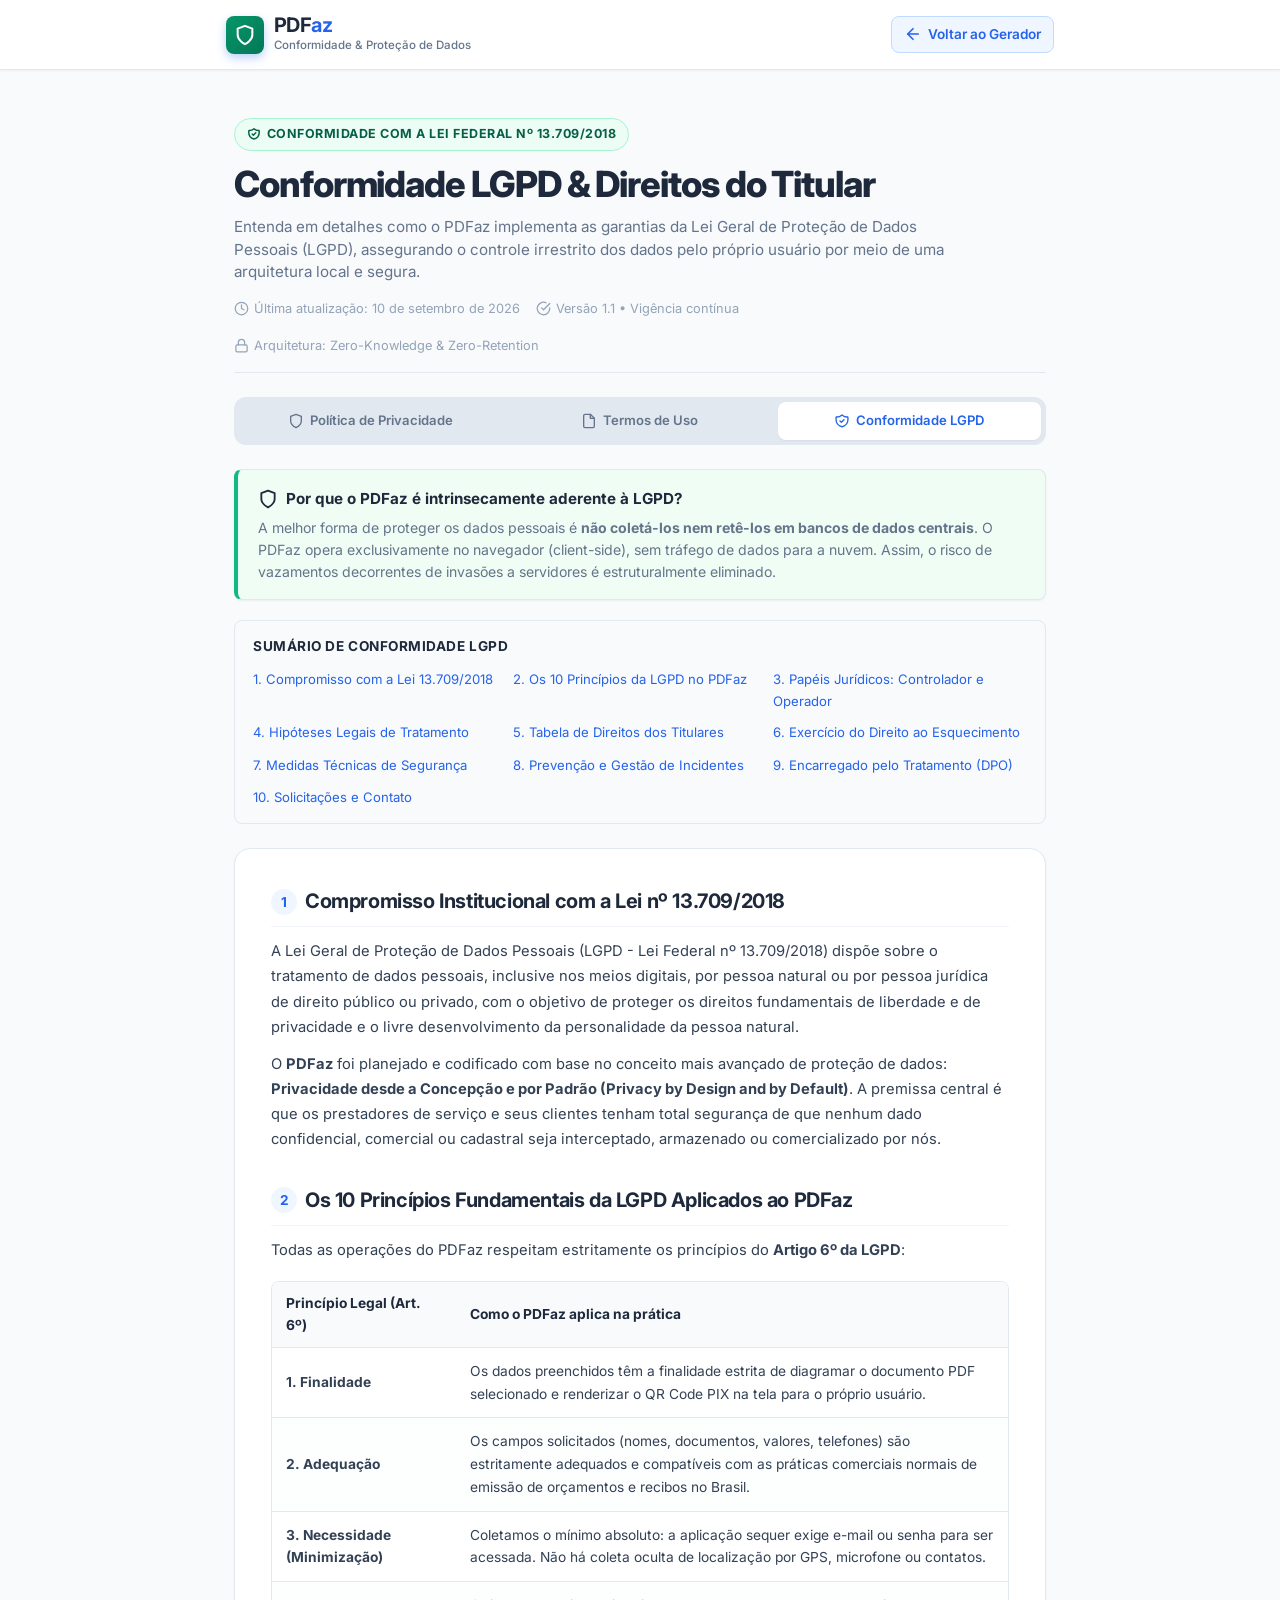
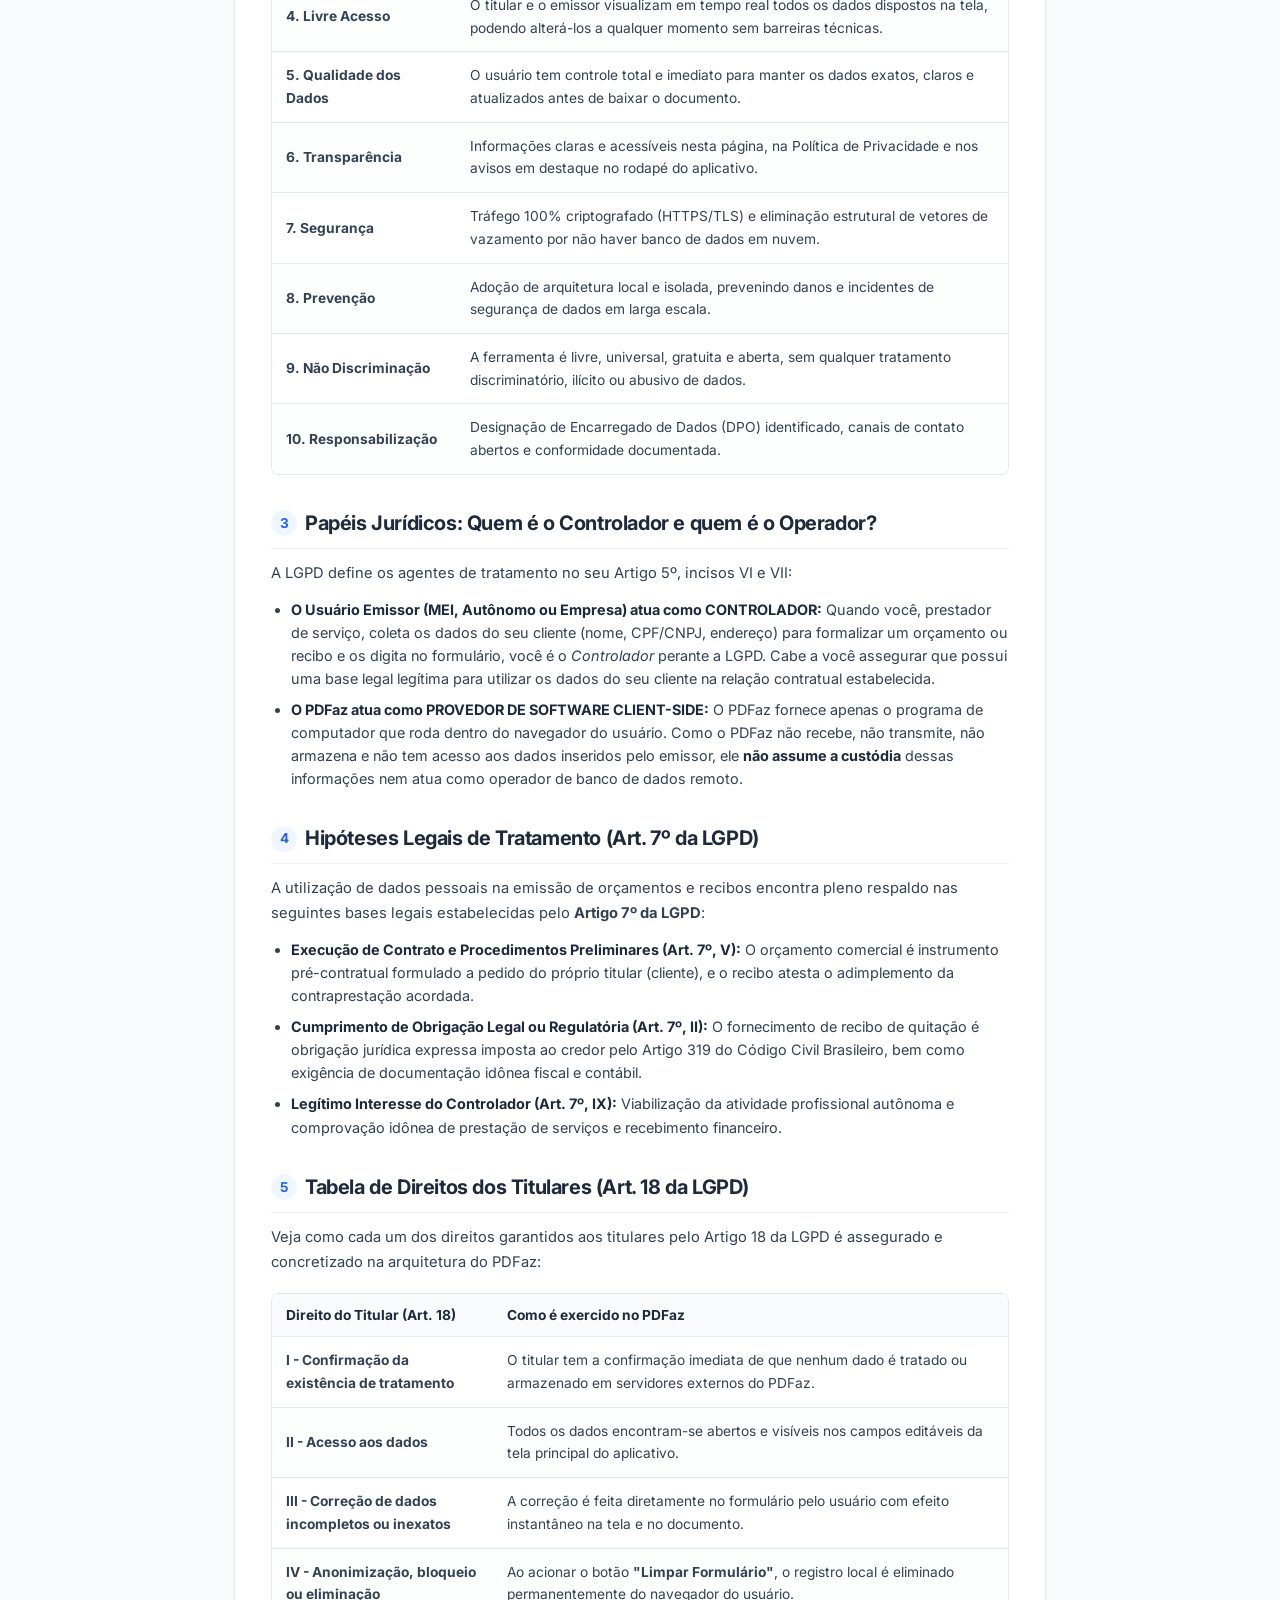
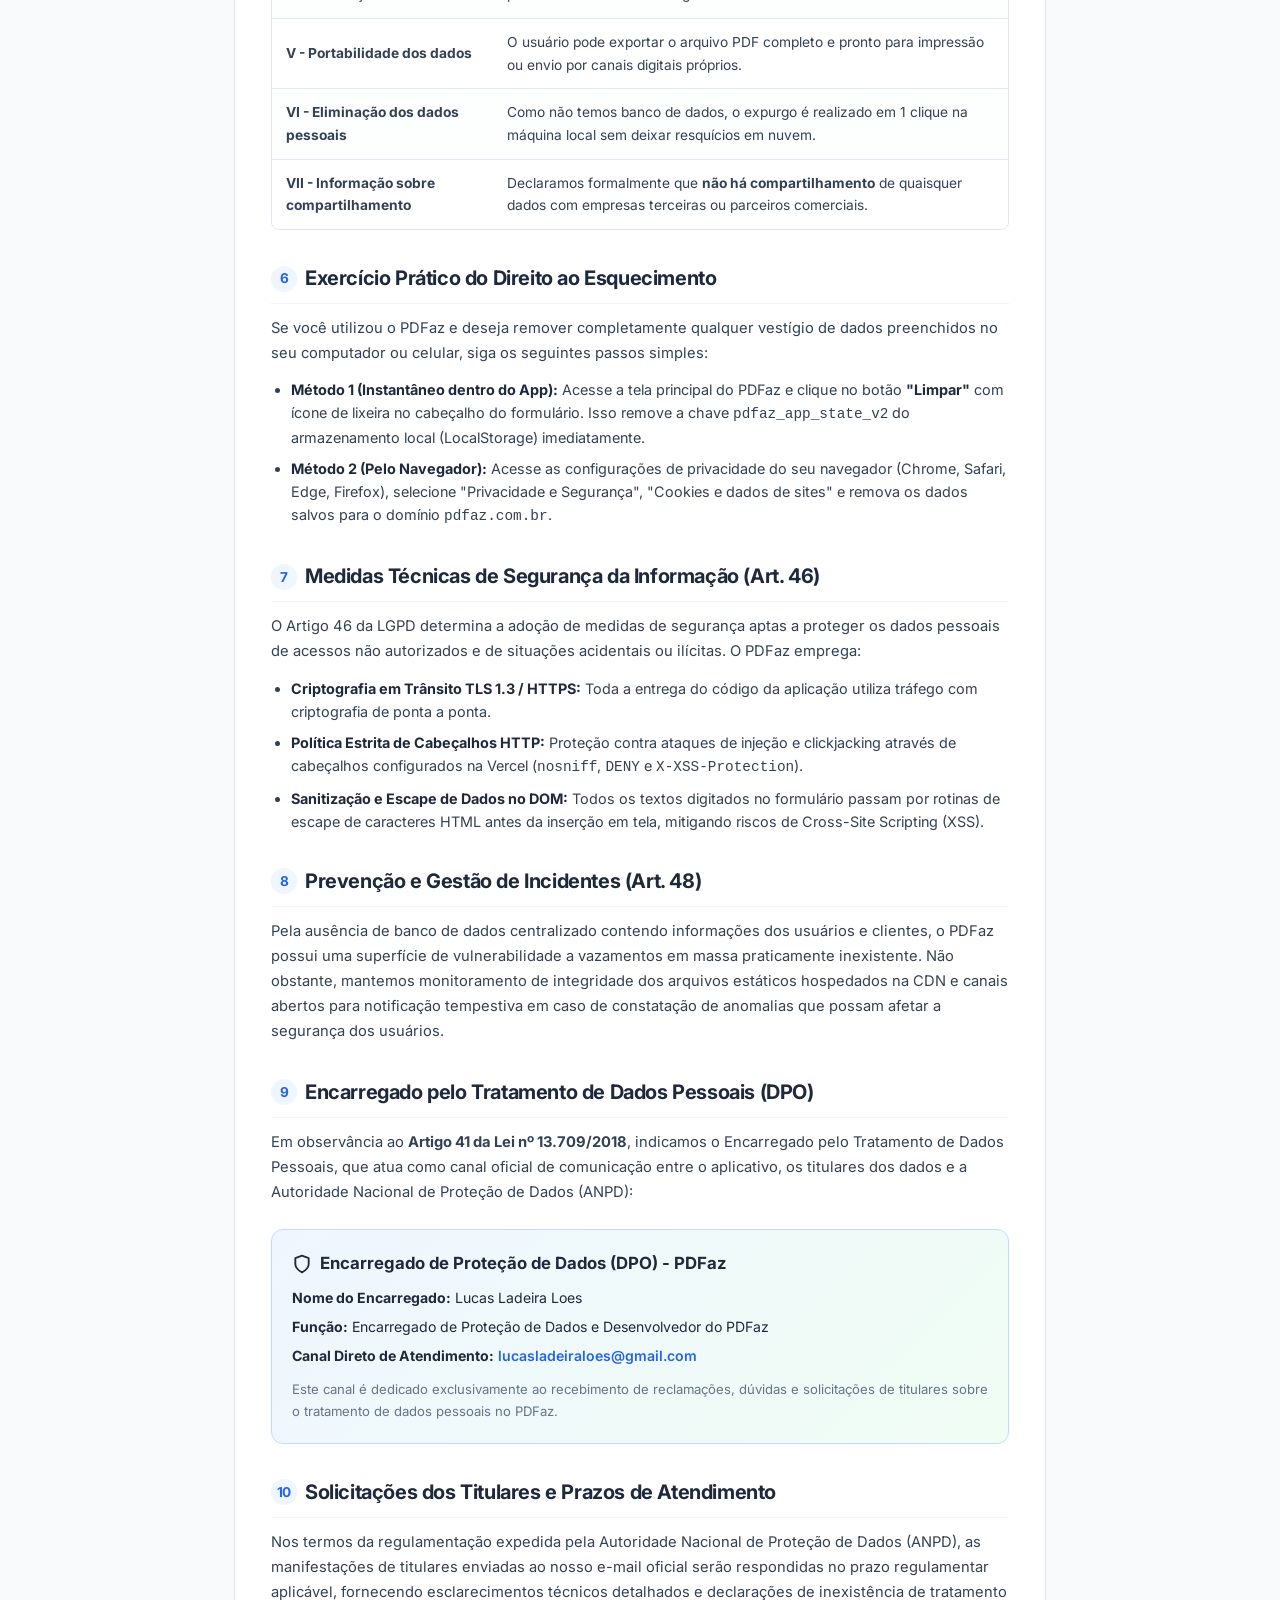
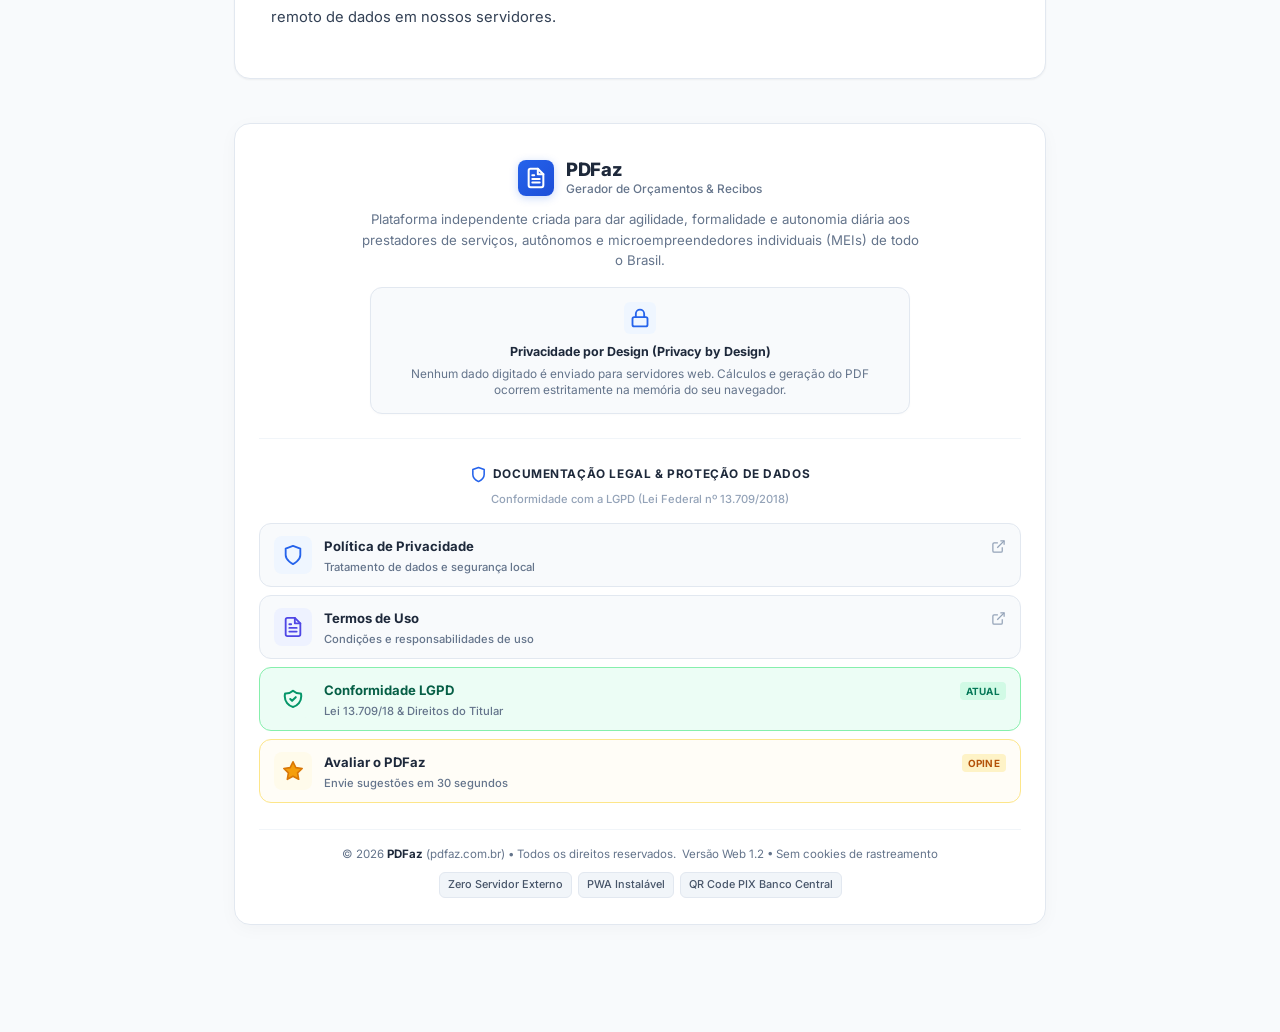
==== commit a88e5d07: "fix: alinhamento de logo, emissor e subtitulo no PDF exportado; centralizacao do rodape e card priva" ====
--- a/lgpd.html
+++ b/lgpd.html
@@ -432,10 +432,6 @@
                 <span class="footer-app-name">PDFaz</span>
                 <span class="footer-app-tag">Gerador de Orçamentos &amp; Recibos</span>
               </div>
-              <span class="footer-badge-offline">
-                <span class="pulse-indicator"></span>
-                100% Client-Side
-              </span>
             </div>
             <p class="footer-mission-text">
               Plataforma independente criada para dar agilidade, formalidade e autonomia diária aos prestadores de serviços, autônomos e microempreendedores individuais (MEIs) de todo o Brasil.
--- a/css/style.css
+++ b/css/style.css
@@ -1,4411 +1,4708 @@
-/* ==========================================================================
-   PDFaz - Design System & Estilos Globais (Mobile-First)
-   Paleta: Slate 50 (#F8FAFC), Blue 600 (#2563EB), Emerald 500 (#10B981)
-   ========================================================================== */
-
-:root {
-  /* Cores Principais */
-  --bg-app: #F8FAFC;
-  --bg-card: #FFFFFF;
-  --bg-card-hover: #F1F5F9;
-  --bg-input: #FFFFFF;
-  --bg-muted: #F1F5F9;
-
-  /* Cores de Marca & Destaques */
-  --primary: #2563EB;
-  --primary-hover: #1D4ED8;
-  --primary-light: #EFF6FF;
-  --primary-border: #BFDBFE;
-
-  --success: #10B981;
-  --success-hover: #059669;
-  --success-light: #ECFDF5;
-  --success-border: #A7F3D0;
-
-  --danger: #EF4444;
-  --danger-hover: #DC2626;
-  --danger-light: #FEF2F2;
-
-  --warning: #F59E0B;
-  --warning-light: #FFFBEB;
-
-  /* Tipografia & Textos */
-  --text-main: #1E293B;
-  /* Slate 800 */
-  --text-muted: #64748B;
-  /* Slate 500 */
-  --text-subtle: #94A3B8;
-  /* Slate 400 */
-  --text-inverse: #FFFFFF;
-
-  /* Bordas e Sombras */
-  --border-color: #E2E8F0;
-  /* Slate 200 */
-  --border-focus: #2563EB;
-  --radius-sm: 6px;
-  --radius-md: 8px;
-  --radius-lg: 12px;
-  --radius-xl: 16px;
-  --radius-full: 9999px;
-
-  --shadow-sm: 0 1px 2px 0 rgba(0, 0, 0, 0.05);
-  --shadow-md: 0 4px 6px -1px rgba(0, 0, 0, 0.07), 0 2px 4px -2px rgba(0, 0, 0, 0.05);
-  --shadow-lg: 0 10px 15px -3px rgba(0, 0, 0, 0.08), 0 4px 6px -4px rgba(0, 0, 0, 0.04);
-  --shadow-xl: 0 20px 25px -5px rgba(0, 0, 0, 0.1), 0 8px 10px -6px rgba(0, 0, 0, 0.04);
-
-  /* Transições */
-  --transition-fast: 0.15s ease;
-  --transition-normal: 0.25s ease;
-}
-
-/* Reset básico e tipografia */
-*,
-*::before,
-*::after {
-  box-sizing: border-box;
-  margin: 0;
-  padding: 0;
-}
-
-html {
-  font-family: 'Inter', system-ui, -apple-system, BlinkMacSystemFont, 'Segoe UI', Roboto, Oxygen, Ubuntu, Cantarell, sans-serif;
-  font-size: 16px;
-  background-color: var(--bg-app);
-  color: var(--text-main);
-  scroll-behavior: smooth;
-  -webkit-font-smoothing: antialiased;
-}
-
-body {
-  min-height: 100vh;
-  display: flex;
-  flex-direction: column;
-  line-height: 1.5;
-  padding-bottom: 90px;
-  /* Espaço para barra flutuante mobile */
-}
-
-@media (min-width: 768px) {
-  body {
-    padding-bottom: 40px;
-  }
-}
-
-/* Container Principal */
-.app-container {
-  width: 100%;
-  max-width: 920px;
-  margin: 0 auto;
-  padding: 16px;
-}
-
-@media (min-width: 768px) {
-  .app-container {
-    padding: 24px 20px;
-  }
-}
-
-/* ==========================================================================
-   Cabeçalho Superior (Navbar)
-   ========================================================================== */
-.site-header {
-  background-color: rgba(255, 255, 255, 0.95);
-  backdrop-filter: blur(8px);
-  border-bottom: 1px solid var(--border-color);
-  position: sticky;
-  top: 0;
-  z-index: 40;
-  box-shadow: var(--shadow-sm);
-}
-
-.header-inner {
-  max-width: 920px;
-  margin: 0 auto;
-  padding: 12px 16px;
-  display: flex;
-  align-items: center;
-  justify-content: space-between;
-  gap: 12px;
-}
-
-.brand {
-  display: flex;
-  align-items: center;
-  gap: 10px;
-  text-decoration: none;
-  color: inherit;
-}
-
-.brand-icon {
-  width: 38px;
-  height: 38px;
-  background: linear-gradient(135deg, var(--primary) 0%, #1D4ED8 100%);
-  color: white;
-  border-radius: var(--radius-md);
-  display: flex;
-  align-items: center;
-  justify-content: center;
-  box-shadow: 0 4px 10px rgba(37, 99, 235, 0.3);
-}
-
-.brand-info {
-  display: flex;
-  flex-direction: column;
-}
-
-.brand-title {
-  font-size: 1.25rem;
-  font-weight: 700;
-  letter-spacing: -0.03em;
-  color: var(--text-main);
-  line-height: 1.1;
-}
-
-.brand-title span {
-  color: var(--primary);
-}
-
-.brand-subtitle {
-  font-size: 0.72rem;
-  color: var(--text-muted);
-  font-weight: 500;
-}
-
-.header-actions {
-  display: flex;
-  align-items: center;
-  gap: 8px;
-}
-
-.btn-header-action svg {
-  width: 20px;
-  height: 20px;
-  flex-shrink: 0;
-}
-
-.btn-install-app svg {
-  width: 19px;
-  height: 19px;
-  flex-shrink: 0;
-}
-
-.btn-install-app {
-  display: inline-flex;
-  align-items: center;
-  gap: 6px;
-  background: linear-gradient(135deg, var(--primary) 0%, #1D4ED8 100%);
-  color: #FFFFFF;
-  border: none;
-  font-weight: 600;
-  box-shadow: 0 2px 6px rgba(37, 99, 235, 0.35);
-  transition: all var(--transition-fast);
-  animation: pulseInstall 3s infinite;
-}
-
-.btn-install-app:hover {
-  background: linear-gradient(135deg, var(--primary-hover) 0%, #1E40AF 100%);
-  box-shadow: 0 4px 10px rgba(37, 99, 235, 0.45);
-  transform: translateY(-1px);
-}
-
-@keyframes pulseInstall {
-  0%, 100% {
-    box-shadow: 0 2px 6px rgba(37, 99, 235, 0.35);
-  }
-  50% {
-    box-shadow: 0 0 0 4px rgba(37, 99, 235, 0.2), 0 4px 10px rgba(37, 99, 235, 0.4);
-  }
-}
-
-/* Responsividade do Cabeçalho para Telas Mobile */
-@media (max-width: 640px) {
-  .header-inner {
-    padding: 9px 14px;
-    gap: 8px;
-  }
-
-  .brand {
-    gap: 8px;
-    flex-shrink: 0;
-  }
-
-  .brand-icon {
-    width: 34px;
-    height: 34px;
-    border-radius: var(--radius-sm);
-  }
-
-  .brand-icon svg {
-    width: 19px;
-    height: 19px;
-  }
-
-  .brand-title {
-    font-size: 1.15rem;
-  }
-
-  .brand-subtitle {
-    display: none; /* Oculta o subtítulo no mobile para não espremer as ações */
-  }
-
-  .header-actions {
-    gap: 6px;
-    flex-shrink: 0;
-  }
-
-  /* Botão Instalar App compacto */
-  .btn-install-app {
-    padding: 6px 12px;
-    font-size: 0.82rem;
-    gap: 5px;
-    min-height: 38px;
-    height: 38px;
-  }
-
-  .btn-install-app .btn-text-extra {
-    display: none; /* Exibe apenas "Instalar" */
-  }
-
-  /* Botões Exemplo e Limpar convertidos em botões de ícones elegantes */
-  .btn-header-action {
-    padding: 0;
-    min-width: 38px;
-    width: 38px;
-    height: 38px;
-    min-height: 38px;
-    display: inline-flex;
-    align-items: center;
-    justify-content: center;
-    border-radius: var(--radius-md);
-  }
-
-  .btn-header-label {
-    display: none; /* Oculta textos "Exemplo" e "Limpar" no mobile */
-  }
-}
-
-@media (max-width: 380px) {
-  .header-inner {
-    padding: 8px 10px;
-    gap: 6px;
-  }
-
-  .btn-install-app {
-    padding: 0;
-    min-width: 38px;
-    width: 38px;
-    height: 38px;
-    min-height: 38px;
-    justify-content: center;
-  }
-
-  .btn-install-app .btn-text-main {
-    display: none; /* No mobile super estreito, exibe ícone de download */
-  }
-}
-
-/* ==========================================================================
-   Hero & Badges
-   ========================================================================== */
-.hero-banner {
-  text-align: center;
-  margin-top: 12px;
-  margin-bottom: 24px;
-}
-
-.hero-pill {
-  display: inline-flex;
-  align-items: center;
-  gap: 6px;
-  padding: 4px 12px;
-  background-color: var(--primary-light);
-  color: var(--primary);
-  border: 1px solid var(--primary-border);
-  border-radius: var(--radius-full);
-  font-size: 0.78rem;
-  font-weight: 600;
-  margin-bottom: 8px;
-}
-
-.hero-title {
-  font-size: 1.5rem;
-  font-weight: 700;
-  color: var(--text-main);
-  letter-spacing: -0.02em;
-  line-height: 1.25;
-}
-
-.hero-desc {
-  font-size: 0.88rem;
-  color: var(--text-muted);
-  max-width: 580px;
-  margin: 6px auto 0;
-}
-
-@media (min-width: 768px) {
-  .hero-title {
-    font-size: 1.85rem;
-  }
-
-  .hero-desc {
-    font-size: 0.95rem;
-  }
-}
-
-/* ==========================================================================
-   Design dos Cards (White Cards com Sombra Suave)
-   ========================================================================== */
-.card {
-  background-color: var(--bg-card);
-  border: 1px solid var(--border-color);
-  border-radius: var(--radius-lg);
-  box-shadow: var(--shadow-sm);
-  padding: 18px;
-  margin-bottom: 18px;
-  transition: box-shadow var(--transition-normal), border-color var(--transition-normal);
-}
-
-.card:hover {
-  box-shadow: var(--shadow-md);
-  border-color: #CBD5E1;
-}
-
-.card-header {
-  display: flex;
-  align-items: center;
-  justify-content: space-between;
-  margin-bottom: 16px;
-  padding-bottom: 10px;
-  border-bottom: 1px solid var(--border-color);
-}
-
-.card-title {
-  font-size: 1.05rem;
-  font-weight: 600;
-  color: var(--text-main);
-  display: flex;
-  align-items: center;
-  gap: 8px;
-}
-
-.card-title svg {
-  color: var(--primary);
-}
-
-/* ==========================================================================
-   Super Segmented Cards (Alternador Orçamento / Recibo)
-   ========================================================================== */
-.doc-type-cards-grid {
-  display: grid;
-  grid-template-columns: 1fr 1fr;
-  gap: 12px;
-  margin-bottom: 22px;
-}
-
-@media (max-width: 640px) {
-  .doc-type-cards-grid {
-    grid-template-columns: 1fr;
-    gap: 10px;
-  }
-}
-
-.doc-type-card-btn {
-  display: flex;
-  align-items: center;
-  gap: 14px;
-  padding: 14px 18px;
-  background-color: #FFFFFF;
-  border: 2px solid var(--border-color);
-  border-radius: var(--radius-lg);
-  cursor: pointer;
-  text-align: left;
-  position: relative;
-  transition: all 0.25s cubic-bezier(0.16, 1, 0.3, 1);
-  box-shadow: 0 1px 3px rgba(0, 0, 0, 0.04);
-}
-
-.doc-type-card-btn:hover {
-  border-color: #93C5FD;
-  transform: translateY(-2px);
-  box-shadow: 0 6px 16px rgba(37, 99, 235, 0.08);
-}
-
-.doc-type-card-btn.active {
-  border-color: var(--primary);
-  background: linear-gradient(135deg, #FFFFFF 0%, #EFF6FF 100%);
-  box-shadow: 0 8px 20px rgba(37, 99, 235, 0.12), 0 0 0 1px var(--primary);
-}
-
-body.mode-recibo .doc-type-card-btn#btn-type-recibo.active {
-  border-color: #059669;
-  background: linear-gradient(135deg, #FFFFFF 0%, #ECFDF5 100%);
-  box-shadow: 0 8px 20px rgba(5, 150, 105, 0.14), 0 0 0 1px #059669;
-}
-
-.doc-card-icon-wrapper {
-  width: 44px;
-  height: 44px;
-  border-radius: 12px;
-  display: flex;
-  align-items: center;
-  justify-content: center;
-  flex-shrink: 0;
-  transition: all var(--transition-fast);
-}
-
-.doc-card-icon-wrapper.orcamento {
-  background-color: #EFF6FF;
-  color: #2563EB;
-}
-
-.doc-type-card-btn#btn-type-orcamento.active .doc-card-icon-wrapper.orcamento {
-  background-color: #2563EB;
-  color: #FFFFFF;
-  box-shadow: 0 4px 10px rgba(37, 99, 235, 0.35);
-}
-
-.doc-card-icon-wrapper.recibo {
-  background-color: #ECFDF5;
-  color: #059669;
-}
-
-.doc-type-card-btn#btn-type-recibo.active .doc-card-icon-wrapper.recibo {
-  background-color: #059669;
-  color: #FFFFFF;
-  box-shadow: 0 4px 10px rgba(5, 150, 105, 0.35);
-}
-
-.doc-card-content {
-  flex: 1;
-  display: flex;
-  flex-direction: column;
-  gap: 3px;
-  min-width: 0;
-}
-
-.doc-card-title-row {
-  display: flex;
-  align-items: center;
-  gap: 8px;
-  flex-wrap: wrap;
-}
-
-.doc-card-title {
-  font-size: 0.98rem;
-  font-weight: 700;
-  color: var(--text-main);
-  letter-spacing: -0.01em;
-}
-
-.doc-card-badge {
-  font-size: 0.68rem;
-  font-weight: 700;
-  padding: 2px 8px;
-  border-radius: var(--radius-full);
-  text-transform: uppercase;
-  letter-spacing: 0.04em;
-}
-
-.doc-card-badge.orcamento {
-  background-color: #DBEAFE;
-  color: #1D4ED8;
-}
-
-.doc-card-badge.recibo {
-  background-color: #D1FAE5;
-  color: #065F46;
-}
-
-.doc-card-desc {
-  font-size: 0.77rem;
-  color: var(--text-muted);
-  line-height: 1.35;
-}
-
-.doc-card-check {
-  width: 24px;
-  height: 24px;
-  border-radius: 50%;
-  border: 2px solid var(--border-color);
-  display: flex;
-  align-items: center;
-  justify-content: center;
-  flex-shrink: 0;
-  color: transparent;
-  transition: all var(--transition-fast);
-}
-
-.doc-type-card-btn.active .doc-card-check {
-  background-color: var(--primary);
-  border-color: var(--primary);
-  color: #FFFFFF;
-}
-
-body.mode-recibo .doc-type-card-btn#btn-type-recibo.active .doc-card-check {
-  background-color: #059669;
-  border-color: #059669;
-  color: #FFFFFF;
-}
-
-/* Botão de Incremento do Número (+1) */
-.btn-increment {
-  padding: 8px 14px;
-  font-weight: 700;
-  font-size: 0.9rem;
-  color: var(--text-main);
-  background-color: var(--bg-muted);
-  border: 1px solid var(--border-color);
-  border-radius: var(--radius-md);
-  cursor: pointer;
-  transition: all var(--transition-fast);
-}
-
-.btn-increment:hover {
-  background-color: #E2E8F0;
-  color: var(--primary);
-  border-color: #93C5FD;
-}
-
-/* Badges Semânticos dos Cards de Emissor (DE) e Cliente (PARA) */
-.party-role-badge {
-  font-size: 0.72rem;
-  font-weight: 700;
-  padding: 3px 10px;
-  border-radius: var(--radius-full);
-  text-transform: uppercase;
-  letter-spacing: 0.04em;
-}
-
-.emitter-badge {
-  background-color: #EFF6FF;
-  border: 1px solid #BFDBFE;
-  color: #1D4ED8;
-}
-
-.client-badge {
-  background-color: #F5F3FF;
-  border: 1px solid #DDD6FE;
-  color: #6D28D9;
-}
-
-/* ==========================================================================
-   Grids e Campos de Formulário
-   ========================================================================== */
-.form-grid {
-  display: grid;
-  grid-template-columns: 1fr;
-  gap: 14px;
-}
-
-@media (min-width: 640px) {
-  .form-grid-2 {
-    grid-template-columns: repeat(2, 1fr);
-  }
-
-  .form-grid-3 {
-    grid-template-columns: repeat(3, 1fr);
-  }
-
-  .form-grid-4 {
-    grid-template-columns: repeat(4, 1fr);
-  }
-}
-
-.form-group {
-  display: flex;
-  flex-direction: column;
-  gap: 6px;
-}
-
-.form-label {
-  font-size: 0.82rem;
-  font-weight: 500;
-  color: var(--text-main);
-  display: flex;
-  align-items: center;
-  justify-content: space-between;
-}
-
-.form-label .optional {
-  color: var(--text-subtle);
-  font-weight: 400;
-  font-size: 0.75rem;
-}
-
-.form-input,
-.form-select,
-.form-textarea {
-  width: 100%;
-  padding: 9px 12px;
-  font-size: 0.9rem;
-  font-family: inherit;
-  color: var(--text-main);
-  background-color: var(--bg-input);
-  border: 1px solid var(--border-color);
-  border-radius: var(--radius-md);
-  outline: none;
-  transition: border-color var(--transition-fast), box-shadow var(--transition-fast);
-  min-height: 42px;
-}
-
-.form-input:focus,
-.form-select:focus,
-.form-textarea:focus {
-  border-color: var(--primary);
-  box-shadow: 0 0 0 3px rgba(37, 99, 235, 0.15);
-}
-
-.form-input::placeholder,
-.form-textarea::placeholder {
-  color: var(--text-subtle);
-}
-
-.form-textarea {
-  resize: vertical;
-  min-height: 80px;
-  line-height: 1.4;
-}
-
-/* Wrapper com prefixo ou ícone */
-.input-prefix-wrapper {
-  position: relative;
-  display: flex;
-  align-items: center;
-}
-
-.input-prefix {
-  position: absolute;
-  left: 12px;
-  color: var(--text-muted);
-  font-size: 0.85rem;
-  font-weight: 600;
-  pointer-events: none;
-}
-
-.input-prefix-wrapper .form-input {
-  padding-left: 36px;
-}
-
-/* ==========================================================================
-   Tabela Dinâmica de Itens / Serviços
-   ========================================================================== */
-/* ==========================================================================
-   Modern Invoice Grid (Tabela Dinâmica de Itens / Serviços)
-   ========================================================================== */
-.items-table-wrapper {
-  margin-top: 10px;
-}
-
-.items-header {
-  display: none;
-  grid-template-columns: 36px minmax(180px, 3fr) 120px 145px 125px 44px;
-  gap: 10px;
-  padding: 10px 14px;
-  background-color: var(--bg-muted);
-  border-radius: var(--radius-md);
-  font-size: 0.76rem;
-  font-weight: 700;
-  text-transform: uppercase;
-  letter-spacing: 0.04em;
-  color: var(--text-muted);
-  margin-bottom: 10px;
-  border: 1px solid var(--border-color);
-  align-items: center;
-}
-
-@media (min-width: 720px) {
-  .items-header {
-    display: grid;
-  }
-}
-
-.col-header-num { text-align: center; }
-.col-header-qty { text-align: center; }
-.col-header-price { text-align: left; }
-.col-header-total { text-align: right; }
-.col-header-action { text-align: center; }
-
-.items-list {
-  display: flex;
-  flex-direction: column;
-  gap: 10px;
-}
-
-/* Linha Individual do Item */
-.item-row {
-  background-color: #FFFFFF;
-  border: 1px solid var(--border-color);
-  border-radius: var(--radius-md);
-  padding: 14px;
-  display: flex;
-  flex-direction: column;
-  gap: 10px;
-  position: relative;
-  transition: all var(--transition-fast);
-}
-
-.item-row:hover {
-  border-color: #93C5FD;
-  box-shadow: 0 4px 12px rgba(15, 23, 42, 0.05);
-}
-
-@media (min-width: 720px) {
-  .item-row {
-    display: grid;
-    grid-template-columns: 36px minmax(180px, 3fr) 120px 145px 125px 44px;
-    gap: 10px;
-    align-items: center;
-    padding: 10px 14px;
-  }
-}
-
-.item-num-badge {
-  width: 26px;
-  height: 26px;
-  border-radius: 50%;
-  background-color: var(--bg-muted);
-  color: var(--text-muted);
-  display: flex;
-  align-items: center;
-  justify-content: center;
-  font-size: 0.74rem;
-  font-weight: 700;
-  border: 1px solid var(--border-color);
-  justify-self: center;
-}
-
-.item-row .mobile-label {
-  display: block;
-  font-size: 0.74rem;
-  font-weight: 600;
-  color: var(--text-muted);
-  margin-bottom: 4px;
-}
-
-@media (min-width: 720px) {
-  .item-row .mobile-label {
-    display: none;
-  }
-}
-
-/* Stepper de Quantidade (- Qtd +) */
-.qty-stepper {
-  display: flex;
-  align-items: center;
-  border: 1px solid var(--border-color);
-  border-radius: var(--radius-md);
-  overflow: hidden;
-  background-color: #FFFFFF;
-  height: 42px;
-  transition: border-color var(--transition-fast);
-}
-
-.qty-stepper:focus-within {
-  border-color: var(--primary);
-  box-shadow: 0 0 0 3px rgba(37, 99, 235, 0.12);
-}
-
-.qty-btn {
-  width: 32px;
-  height: 100%;
-  background-color: var(--bg-muted);
-  border: none;
-  color: var(--text-main);
-  font-size: 1.1rem;
-  font-weight: 700;
-  cursor: pointer;
-  display: flex;
-  align-items: center;
-  justify-content: center;
-  transition: background-color var(--transition-fast), color var(--transition-fast);
-  user-select: none;
-}
-
-.qty-btn:hover {
-  background-color: #E2E8F0;
-  color: var(--primary);
-}
-
-.qty-input {
-  width: 100%;
-  min-width: 36px;
-  border: none;
-  background: transparent;
-  text-align: center;
-  font-size: 0.92rem;
-  font-weight: 600;
-  color: var(--text-main);
-  outline: none;
-  -moz-appearance: textfield;
-}
-
-.qty-input::-webkit-outer-spin-button,
-.qty-input::-webkit-inner-spin-button {
-  -webkit-appearance: none;
-  margin: 0;
-}
-
-/* Campo de Preço com Prefixo R$ */
-.item-price-wrapper {
-  position: relative;
-  display: flex;
-  align-items: center;
-}
-
-.item-price-wrapper .currency-symbol {
-  position: absolute;
-  left: 10px;
-  font-size: 0.84rem;
-  font-weight: 600;
-  color: var(--text-muted);
-  pointer-events: none;
-}
-
-.item-price-wrapper .form-input {
-  padding-left: 32px;
-  font-weight: 600;
-  font-variant-numeric: tabular-nums;
-}
-
-/* Chip de Total da Linha */
-.item-row-total-chip {
-  display: inline-flex;
-  align-items: center;
-  justify-content: flex-end;
-  padding: 8px 12px;
-  background-color: #F8FAFC;
-  border: 1px solid #E2E8F0;
-  border-radius: var(--radius-sm);
-  font-size: 0.92rem;
-  font-weight: 700;
-  color: var(--text-main);
-  font-variant-numeric: tabular-nums;
-  letter-spacing: -0.01em;
-  min-height: 40px;
-}
-
-@media (max-width: 719px) {
-  .item-row-grid-mobile {
-    display: grid;
-    grid-template-columns: 1.1fr 1.3fr auto;
-    gap: 8px;
-    align-items: flex-end;
-  }
-
-  .item-row-total-container-mobile {
-    display: flex;
-    align-items: center;
-    justify-content: space-between;
-    padding-top: 6px;
-    border-top: 1px dashed var(--border-color);
-  }
-}
-
-@media (min-width: 720px) {
-  .item-row-grid-mobile {
-    display: contents;
-  }
-  .item-row-total-container-mobile {
-    display: contents;
-  }
-}
-
-.btn-delete-item {
-  display: flex;
-  align-items: center;
-  justify-content: center;
-  background-color: transparent;
-  color: var(--text-subtle);
-  border: 1px solid transparent;
-  border-radius: var(--radius-md);
-  width: 40px;
-  height: 40px;
-  cursor: pointer;
-  transition: all var(--transition-fast);
-  justify-self: center;
-}
-
-.btn-delete-item:hover {
-  background-color: var(--danger-light);
-  color: var(--danger);
-  border-color: #FCA5A5;
-}
-
-.add-item-action {
-  margin-top: 14px;
-  display: flex;
-  align-items: center;
-  justify-content: space-between;
-  gap: 12px;
-  flex-wrap: wrap;
-}
-
-.btn-add-item-modern {
-  font-weight: 600;
-  gap: 8px;
-}
-
-.add-item-hint {
-  font-size: 0.76rem;
-  color: var(--text-muted);
-}
-
-.add-item-hint strong {
-  color: var(--text-main);
-  background-color: var(--bg-muted);
-  padding: 2px 6px;
-  border-radius: 4px;
-  border: 1px solid var(--border-color);
-}
-
-@media (max-width: 640px) {
-  .add-item-hint {
-    display: none;
-  }
-  .add-item-action {
-    justify-content: center;
-  }
-  .btn-add-item-modern {
-    width: 100%;
-    justify-content: center;
-  }
-}
-
-/* ==========================================================================
-   Resumo Financeiro Executivo (Totais & Desconto Flexível)
-   ========================================================================== */
-.summary-container {
-  display: flex;
-  flex-direction: column;
-  gap: 12px;
-  background: linear-gradient(180deg, #FAFAFA 0%, #F1F5F9 100%);
-  border: 1px solid var(--border-color);
-  border-radius: var(--radius-lg);
-  padding: 18px 20px;
-  margin-top: 20px;
-}
-
-@media (min-width: 640px) {
-  .summary-container {
-    max-width: 420px;
-    margin-left: auto;
-  }
-}
-
-.summary-line {
-  display: flex;
-  align-items: center;
-  justify-content: space-between;
-  font-size: 0.90rem;
-}
-
-.summary-label {
-  font-weight: 500;
-  color: var(--text-muted);
-}
-
-.summary-value {
-  font-weight: 700;
-  color: var(--text-main);
-  font-variant-numeric: tabular-nums;
-}
-
-.discount-label-col {
-  display: flex;
-  align-items: center;
-  gap: 8px;
-}
-
-.discount-type-toggle {
-  display: inline-flex;
-  background-color: #E2E8F0;
-  border-radius: 6px;
-  padding: 2px;
-  gap: 2px;
-}
-
-.discount-toggle-btn {
-  border: none;
-  background: transparent;
-  font-size: 0.74rem;
-  font-weight: 700;
-  padding: 3px 8px;
-  border-radius: 4px;
-  cursor: pointer;
-  color: var(--text-muted);
-  transition: all 0.15s ease;
-}
-
-.discount-toggle-btn.active {
-  background-color: #FFFFFF;
-  color: var(--primary);
-  box-shadow: 0 1px 3px rgba(0, 0, 0, 0.1);
-}
-
-.discount-field {
-  max-width: 140px;
-}
-
-.discount-field .input-prefix {
-  font-size: 0.82rem;
-}
-
-.summary-divider {
-  height: 1px;
-  background-color: var(--border-color);
-  margin: 4px 0;
-}
-
-/* Box do Total Geral em Destaque */
-.summary-total-box {
-  display: flex;
-  align-items: center;
-  justify-content: space-between;
-  padding: 14px 18px;
-  background-color: #FFFFFF;
-  border: 2px solid var(--primary);
-  border-radius: var(--radius-md);
-  box-shadow: 0 4px 12px rgba(37, 99, 235, 0.08);
-  transition: all var(--transition-fast);
-}
-
-body.mode-recibo .summary-total-box {
-  border-color: #059669;
-  box-shadow: 0 4px 12px rgba(5, 150, 105, 0.1);
-}
-
-.total-info-col {
-  display: flex;
-  flex-direction: column;
-  gap: 2px;
-}
-
-.total-caption {
-  font-size: 0.72rem;
-  font-weight: 700;
-  text-transform: uppercase;
-  letter-spacing: 0.05em;
-  color: var(--text-muted);
-}
-
-.total-status-pill {
-  font-size: 0.68rem;
-  font-weight: 700;
-  text-transform: uppercase;
-  padding: 2px 7px;
-  border-radius: 4px;
-  width: fit-content;
-  background-color: #DBEAFE;
-  color: #1D4ED8;
-}
-
-body.mode-recibo .total-status-pill {
-  background-color: #D1FAE5;
-  color: #065F46;
-}
-
-.summary-total-box .total-value {
-  font-size: 1.55rem;
-  font-weight: 800;
-  color: var(--primary);
-  letter-spacing: -0.02em;
-  font-variant-numeric: tabular-nums;
-}
-
-body.mode-recibo .summary-total-box .total-value {
-  color: #059669;
-}
-
-/* ==========================================================================
-   Botões de Ação
-   ========================================================================== */
-.btn {
-  display: inline-flex;
-  align-items: center;
-  justify-content: center;
-  gap: 8px;
-  padding: 10px 18px;
-  font-size: 0.92rem;
-  font-weight: 500;
-  font-family: inherit;
-  border-radius: var(--radius-md);
-  border: 1px solid transparent;
-  cursor: pointer;
-  transition: all var(--transition-fast);
-  min-height: 44px;
-  text-decoration: none;
-  user-select: none;
-}
-
-.btn-primary {
-  background-color: var(--primary);
-  color: var(--text-inverse);
-  box-shadow: 0 2px 4px rgba(37, 99, 235, 0.2);
-}
-
-.btn-primary:hover {
-  background-color: var(--primary-hover);
-  box-shadow: 0 4px 8px rgba(37, 99, 235, 0.3);
-  transform: translateY(-1px);
-}
-
-.btn-success {
-  background-color: var(--success);
-  color: var(--text-inverse);
-  font-weight: 600;
-  box-shadow: 0 2px 6px rgba(16, 185, 129, 0.25);
-}
-
-.btn-success:hover {
-  background-color: var(--success-hover);
-  box-shadow: 0 4px 12px rgba(16, 185, 129, 0.35);
-  transform: translateY(-1px);
-}
-
-.btn-outline {
-  background-color: var(--bg-card);
-  color: var(--text-main);
-  border-color: var(--border-color);
-}
-
-.btn-outline:hover {
-  background-color: var(--bg-card-hover);
-  border-color: #CBD5E1;
-}
-
-.btn-ghost {
-  background-color: transparent;
-  color: var(--text-muted);
-}
-
-.btn-ghost:hover {
-  background-color: var(--bg-muted);
-  color: var(--text-main);
-}
-
-.btn-sm {
-  padding: 6px 12px;
-  font-size: 0.8rem;
-  min-height: 36px;
-}
-
-.btn-lg {
-  padding: 14px 24px;
-  font-size: 1.05rem;
-  font-weight: 600;
-  min-height: 50px;
-}
-
-/* ==========================================================================
-   Barra Flutuante de Ação (Mobile Sticky Bar)
-   ========================================================================== */
-.mobile-action-bar {
-  position: fixed;
-  bottom: 0;
-  left: 0;
-  right: 0;
-  background-color: rgba(255, 255, 255, 0.95);
-  backdrop-filter: blur(10px);
-  border-top: 1px solid var(--border-color);
-  padding: 12px 16px;
-  display: flex;
-  align-items: center;
-  justify-content: space-between;
-  gap: 12px;
-  z-index: 50;
-  box-shadow: var(--shadow-xl);
-}
-
-.mobile-action-bar .mobile-total-info {
-  display: flex;
-  flex-direction: column;
-}
-
-.mobile-action-bar .mobile-total-info .label {
-  font-size: 0.72rem;
-  color: var(--text-muted);
-  font-weight: 500;
-}
-
-.mobile-action-bar .mobile-total-info .value {
-  font-size: 1.15rem;
-  font-weight: 700;
-  color: var(--primary);
-  line-height: 1.1;
-}
-
-.mobile-action-buttons {
-  display: flex;
-  align-items: center;
-  gap: 8px;
-}
-
-.mobile-action-bar .btn-icon-only {
-  width: 42px;
-  height: 42px;
-  min-width: 42px;
-  padding: 0;
-  display: inline-flex;
-  align-items: center;
-  justify-content: center;
-  flex-shrink: 0;
-  border-radius: var(--radius-md);
-}
-
-.mobile-action-bar .btn-icon-only svg {
-  width: 22px;
-  height: 22px;
-  flex-shrink: 0;
-}
-
-.mobile-action-bar .btn-generate-mobile {
-  flex: 1;
-  max-width: 220px;
-  min-height: 42px;
-  padding: 8px 16px;
-  font-size: 0.9rem;
-  font-weight: 700;
-  display: inline-flex;
-  align-items: center;
-  justify-content: center;
-  gap: 6px;
-  white-space: nowrap;
-}
-
-.mobile-action-bar .btn-generate-mobile svg {
-  width: 21px;
-  height: 21px;
-  flex-shrink: 0;
-}
-
-@media (max-width: 480px) {
-  .mobile-action-bar {
-    padding: 8px 12px;
-    gap: 8px;
-  }
-
-  .mobile-action-bar .mobile-total-info .label {
-    font-size: 0.68rem;
-  }
-
-  .mobile-action-bar .mobile-total-info .value {
-    font-size: 1.05rem;
-  }
-
-  .mobile-action-bar .mobile-total-info .mobile-total-type {
-    display: none; /* Oculta a palavra "Orçamento" / "Quitado" mantendo apenas "Total" */
-  }
-
-  .mobile-action-bar .btn-generate-mobile .btn-text-doc {
-    display: none; /* No mobile compacto, exibe apenas "Baixar" */
-  }
-
-  .mobile-action-bar .btn-generate-mobile {
-    padding: 8px 12px;
-    font-size: 0.88rem;
-    min-height: 40px;
-    height: 40px;
-  }
-
-  .mobile-action-buttons {
-    gap: 6px;
-  }
-
-  .mobile-action-bar .btn-icon-only {
-    width: 40px;
-    height: 40px;
-    min-width: 40px;
-  }
-
-  .mobile-action-bar .btn-icon-only svg {
-    width: 22px;
-    height: 22px;
-  }
-
-  .mobile-action-bar .btn-generate-mobile svg {
-    width: 21px;
-    height: 21px;
-  }
-}
-
-@media (min-width: 768px) {
-  .mobile-action-bar {
-    display: none;
-  }
-}
-
-/* Ações Desktop no final do formulário (Centro Executivo & Disposição Otimizada) */
-.desktop-action-bar {
-  display: none;
-  align-items: center;
-  justify-content: space-between;
-  gap: 16px;
-  margin-top: 26px;
-  padding-top: 20px;
-  border-top: 1px dashed var(--border-color);
-  flex-wrap: wrap;
-}
-
-@media (min-width: 768px) {
-  .desktop-action-bar {
-    display: flex;
-  }
-}
-
-.action-bar-group {
-  display: flex;
-  align-items: center;
-  gap: 12px;
-  flex-wrap: wrap;
-}
-
-.action-bar-secondary {
-  justify-content: flex-start;
-}
-
-.action-bar-primary {
-  justify-content: flex-end;
-  margin-left: auto;
-}
-
-/* Botão de Conversão em 1 Clique (Orçamento <-> Recibo) */
-.btn-convert-doc {
-  border-color: #BFDBFE;
-  background-color: #EFF6FF;
-  color: #1D4ED8;
-  font-weight: 600;
-  padding: 10px 18px;
-}
-
-.btn-convert-doc:hover {
-  background-color: #DBEAFE;
-  border-color: #93C5FD;
-  color: #1E40AF;
-  transform: translateY(-2px);
-  box-shadow: 0 4px 12px rgba(37, 99, 235, 0.12);
-}
-
-body.mode-recibo .btn-convert-doc {
-  border-color: #A7F3D0;
-  background-color: #ECFDF5;
-  color: #065F46;
-}
-
-body.mode-recibo .btn-convert-doc:hover {
-  background-color: #D1FAE5;
-  border-color: #6EE7B7;
-  color: #047857;
-  box-shadow: 0 4px 12px rgba(5, 150, 105, 0.12);
-}
-
-/* Botão de Visualização Nativa (Desktop) */
-.btn-preview-native {
-  border-color: #CBD5E1;
-  background-color: #FFFFFF;
-  color: #334155;
-  font-weight: 600;
-  padding: 10px 20px;
-  transition: all var(--transition-fast);
-}
-
-.btn-preview-native:hover {
-  background-color: #F8FAFC;
-  border-color: var(--primary);
-  color: var(--primary);
-  transform: translateY(-2px);
-  box-shadow: 0 4px 14px rgba(37, 99, 235, 0.12);
-}
-
-body.mode-recibo .btn-preview-native:hover {
-  border-color: #059669;
-  color: #059669;
-  box-shadow: 0 4px 14px rgba(5, 150, 105, 0.12);
-}
-
-.btn-generate-primary {
-  font-weight: 700;
-  letter-spacing: -0.01em;
-  padding: 10px 24px;
-  box-shadow: 0 4px 14px rgba(5, 150, 105, 0.25);
-  transition: all var(--transition-fast);
-}
-
-.btn-generate-primary:hover {
-  transform: translateY(-2px);
-  box-shadow: 0 6px 20px rgba(5, 150, 105, 0.35);
-}
-
-/* Botão do WhatsApp */
-.btn-whatsapp {
-  background-color: #25D366 !important;
-  border-color: #1EBE5D !important;
-  color: #FFFFFF !important;
-  font-weight: 700 !important;
-  box-shadow: 0 3px 8px rgba(37, 211, 102, 0.25);
-}
-
-.btn-whatsapp:hover {
-  background-color: #20BA59 !important;
-  border-color: #179E4B !important;
-  transform: translateY(-2px);
-  box-shadow: 0 6px 16px rgba(37, 211, 102, 0.35) !important;
-}
-
-.btn-icon-only {
-  padding: 8px 12px !important;
-  min-height: 42px;
-}
-
-.mobile-action-buttons {
-  display: flex;
-  align-items: center;
-  gap: 8px;
-}
-
-.btn-preview-mobile {
-  border-color: #CBD5E1 !important;
-  background-color: #FFFFFF !important;
-  color: #334155 !important;
-}
-
-.btn-preview-mobile:hover {
-  border-color: var(--primary) !important;
-  color: var(--primary) !important;
-}
-
-body.mode-recibo .btn-preview-mobile:hover {
-  border-color: #059669 !important;
-  color: #059669 !important;
-}
-
-/* ==========================================================================
-   Visualizador Nativo de PDF (In-App Modal & Decision Bar)
-   ========================================================================== */
-.native-pdf-modal-overlay {
-  position: fixed;
-  top: 0;
-  left: 0;
-  width: 100vw;
-  height: 100vh;
-  background-color: rgba(15, 23, 42, 0.75);
-  backdrop-filter: blur(8px);
-  -webkit-backdrop-filter: blur(8px);
-  z-index: 9999;
-  display: flex;
-  align-items: center;
-  justify-content: center;
-  padding: 16px;
-  opacity: 0;
-  pointer-events: none;
-  transition: opacity 0.25s cubic-bezier(0.16, 1, 0.3, 1);
-}
-
-.native-pdf-modal-overlay.active {
-  opacity: 1;
-  pointer-events: auto;
-}
-
-.native-pdf-modal-container {
-  background-color: #FFFFFF;
-  border-radius: var(--radius-xl);
-  box-shadow: 0 25px 50px -12px rgba(0, 0, 0, 0.35), 0 0 0 1px rgba(255, 255, 255, 0.1);
-  width: 100%;
-  max-width: 1080px;
-  height: 92vh;
-  display: flex;
-  flex-direction: column;
-  overflow: hidden;
-  transform: scale(0.96) translateY(12px);
-  transition: transform 0.25s cubic-bezier(0.16, 1, 0.3, 1);
-}
-
-.native-pdf-modal-overlay.active .native-pdf-modal-container {
-  transform: scale(1) translateY(0);
-}
-
-/* Header do Visualizador */
-.native-pdf-modal-header {
-  display: flex;
-  align-items: center;
-  justify-content: space-between;
-  padding: 16px 22px;
-  background: linear-gradient(180deg, #FFFFFF 0%, #F8FAFC 100%);
-  border-bottom: 1px solid var(--border-color);
-  gap: 16px;
-  flex-shrink: 0;
-}
-
-.native-pdf-header-left {
-  display: flex;
-  align-items: center;
-  gap: 14px;
-}
-
-.native-pdf-icon-badge {
-  width: 44px;
-  height: 44px;
-  border-radius: var(--radius-md);
-  background: linear-gradient(135deg, #EFF6FF 0%, #DBEAFE 100%);
-  color: var(--primary);
-  display: flex;
-  align-items: center;
-  justify-content: center;
-  flex-shrink: 0;
-  box-shadow: 0 2px 6px rgba(37, 99, 235, 0.12);
-}
-
-body.mode-recibo .native-pdf-icon-badge {
-  background: linear-gradient(135deg, #ECFDF5 0%, #D1FAE5 100%);
-  color: #059669;
-  box-shadow: 0 2px 6px rgba(5, 150, 105, 0.12);
-}
-
-.native-pdf-header-titles {
-  display: flex;
-  flex-direction: column;
-  gap: 3px;
-}
-
-.native-pdf-title-row {
-  display: flex;
-  align-items: center;
-  gap: 10px;
-  flex-wrap: wrap;
-}
-
-.native-pdf-title {
-  margin: 0;
-  font-size: 1.15rem;
-  font-weight: 700;
-  color: var(--text-main);
-  letter-spacing: -0.01em;
-}
-
-.native-pdf-badge {
-  font-size: 0.72rem;
-  font-weight: 700;
-  text-transform: uppercase;
-  letter-spacing: 0.04em;
-  padding: 3px 10px;
-  border-radius: var(--radius-full);
-}
-
-.native-pdf-badge.orcamento {
-  background-color: #DBEAFE;
-  color: #1D4ED8;
-  border: 1px solid #BFDBFE;
-}
-
-.native-pdf-badge.recibo {
-  background-color: #D1FAE5;
-  color: #065F46;
-  border: 1px solid #A7F3D0;
-}
-
-.native-pdf-subtitle {
-  font-size: 0.82rem;
-  color: var(--text-muted);
-}
-
-.btn-native-modal-close {
-  background: #F1F5F9;
-  border: 1px solid #E2E8F0;
-  color: #64748B;
-  width: 36px;
-  height: 36px;
-  border-radius: 50%;
-  display: flex;
-  align-items: center;
-  justify-content: center;
-  cursor: pointer;
-  transition: all var(--transition-fast);
-}
-
-.btn-native-modal-close:hover {
-  background: #E2E8F0;
-  color: #0F172A;
-  transform: rotate(90deg);
-}
-
-/* Botão de PDF Externo no cabeçalho */
-.btn-raw-pdf {
-  display: inline-flex;
-  align-items: center;
-  gap: 6px;
-  font-size: 0.78rem;
-  font-weight: 600;
-  padding: 6px 12px;
-  border-color: #CBD5E1;
-  color: #475569;
-  background-color: #FFFFFF;
-  border-radius: var(--radius-md);
-  transition: all var(--transition-fast);
-}
-
-.btn-raw-pdf:hover {
-  background-color: #F1F5F9;
-  color: var(--primary);
-  border-color: var(--primary);
-  transform: translateY(-1px);
-}
-
-body.mode-recibo .btn-raw-pdf:hover {
-  color: #059669;
-  border-color: #059669;
-}
-
-/* Corpo do Visualizador com Folha A4 de Alta Fidelidade */
-.native-pdf-modal-body {
-  flex: 1;
-  background-color: #334155;
-  position: relative;
-  overflow-y: auto;
-  overflow-x: hidden;
-  padding: 24px 16px;
-  display: flex;
-  justify-content: center;
-  align-items: flex-start;
-}
-
-.native-pdf-sheet-wrapper {
-  width: 100%;
-  display: flex;
-  justify-content: center;
-}
-
-/* Folha A4 Realista */
-.native-a4-preview-sheet {
-  background-color: #FFFFFF;
-  width: 100%;
-  max-width: 800px;
-  min-height: 1080px;
-  box-shadow: 0 16px 40px rgba(0, 0, 0, 0.4), 0 0 0 1px rgba(0, 0, 0, 0.08);
-  border-radius: 4px;
-  padding: 38px 42px;
-  position: relative;
-  display: flex;
-  flex-direction: column;
-  box-sizing: border-box;
-  font-family: 'Inter', -apple-system, BlinkMacSystemFont, 'Segoe UI', Roboto, sans-serif;
-  color: #1E293B;
-  animation: fadeIn 0.2s ease-out;
-}
-
-.a4-top-stripe {
-  position: absolute;
-  top: 0;
-  left: 0;
-  right: 0;
-  height: 5px;
-  background: #2563EB;
-}
-
-.native-a4-preview-sheet.recibo-mode .a4-top-stripe {
-  background: #059669;
-}
-
-/* Header da Folha A4 */
-.a4-header {
-  display: flex;
-  justify-content: space-between;
-  align-items: flex-start;
-  margin-bottom: 14px;
-  gap: 16px;
-}
-
-.a4-brand-name {
-  font-size: 1.45rem;
-  font-weight: 800;
-  color: #0F172A;
-  letter-spacing: -0.02em;
-  text-transform: uppercase;
-  margin: 0;
-}
-
-.a4-brand-subtitle {
-  font-size: 0.80rem;
-  color: #64748B;
-  margin-top: 3px;
-}
-
-.a4-badge-box {
-  text-align: right;
-  display: flex;
-  flex-direction: column;
-  align-items: flex-end;
-}
-
-.a4-type-badge {
-  background-color: #2563EB;
-  color: #FFFFFF;
-  font-size: 0.80rem;
-  font-weight: 800;
-  text-transform: uppercase;
-  letter-spacing: 0.06em;
-  padding: 5px 14px;
-  border-radius: 4px;
-  margin-bottom: 8px;
-}
-
-.native-a4-preview-sheet.recibo-mode .a4-type-badge {
-  background-color: #ECFDF5;
-  color: #059669;
-  border: 1.5px solid #059669;
-}
-
-.a4-meta-list {
-  list-style: none;
-  padding: 0;
-  margin: 0;
-  font-size: 0.80rem;
-  color: #475569;
-  line-height: 1.6;
-  text-align: right;
-}
-
-.a4-meta-list strong {
-  color: #0F172A;
-}
-
-.a4-divider {
-  height: 1px;
-  background-color: #E2E8F0;
-  margin: 10px 0 16px 0;
-}
-
-/* Partes (DE / PARA) */
-.a4-parties-grid {
-  display: grid;
-  grid-template-columns: 1fr 1fr;
-  gap: 12px;
-  margin-bottom: 20px;
-}
-
-.a4-party-card {
-  background-color: #F8FAFC;
-  border: 1px solid #E2E8F0;
-  border-radius: 6px;
-  padding: 12px 14px;
-  display: flex;
-  flex-direction: column;
-  gap: 4px;
-}
-
-.a4-party-tag {
-  font-size: 0.70rem;
-  font-weight: 800;
-  color: #2563EB;
-  text-transform: uppercase;
-  letter-spacing: 0.05em;
-}
-
-.native-a4-preview-sheet.recibo-mode .a4-party-tag {
-  color: #059669;
-}
-
-.a4-party-name {
-  font-size: 0.95rem;
-  font-weight: 700;
-  color: #0F172A;
-}
-
-.a4-party-details {
-  font-size: 0.78rem;
-  color: #475569;
-  line-height: 1.45;
-}
-
-/* Tabela de Itens */
-.a4-table {
-  width: 100%;
-  border-collapse: collapse;
-  margin-bottom: 20px;
-  font-size: 0.82rem;
-}
-
-.a4-table th {
-  background-color: #2563EB;
-  color: #FFFFFF;
-  font-weight: 700;
-  text-align: left;
-  padding: 8px 10px;
-  border: 1px solid #2563EB;
-}
-
-.native-a4-preview-sheet.recibo-mode .a4-table th {
-  background-color: #059669;
-  border-color: #059669;
-}
-
-.a4-table td {
-  padding: 8px 10px;
-  border: 1px solid #E2E8F0;
-  color: #1E293B;
-}
-
-.a4-table tr:nth-child(even) td {
-  background-color: #F8FAFC;
-}
-
-.a4-table .col-num { width: 36px; text-align: center; }
-.a4-table .col-desc { text-align: left; }
-.a4-table .col-qty { width: 50px; text-align: center; }
-.a4-table .col-price { width: 110px; text-align: right; }
-.a4-table .col-total { width: 110px; text-align: right; font-weight: 700; }
-
-/* Bloco Inferior: PIX / Declaração e Totais */
-.a4-bottom-grid {
-  display: grid;
-  grid-template-columns: 1.15fr 0.85fr;
-  gap: 16px;
-  margin-bottom: 20px;
-  align-items: flex-start;
-}
-
-.a4-pix-card {
-  background-color: #F8FAFC;
-  border: 1px solid #E2E8F0;
-  border-radius: 6px;
-  padding: 12px 14px;
-}
-
-.a4-pix-title {
-  font-size: 0.74rem;
-  font-weight: 800;
-  color: #2563EB;
-  text-transform: uppercase;
-  margin-bottom: 8px;
-  letter-spacing: 0.04em;
-}
-
-.a4-pix-content {
-  display: flex;
-  gap: 12px;
-  align-items: center;
-}
-
-.a4-pix-qr {
-  width: 80px;
-  height: 80px;
-  background: #FFFFFF;
-  border: 1px solid #E2E8F0;
-  border-radius: 4px;
-  padding: 4px;
-  display: flex;
-  align-items: center;
-  justify-content: center;
-  flex-shrink: 0;
-}
-
-.a4-pix-qr img {
-  width: 100%;
-  height: 100%;
-  object-fit: contain;
-}
-
-.a4-pix-info {
-  font-size: 0.78rem;
-  color: #475569;
-  line-height: 1.5;
-}
-
-.a4-pix-info strong {
-  color: #0F172A;
-}
-
-/* Declaração de Quitação no Recibo */
-.a4-recibo-declaration {
-  background-color: #ECFDF5;
-  border: 1.5px solid #10B981;
-  border-radius: 6px;
-  padding: 14px 16px;
-  position: relative;
-  overflow: hidden;
-}
-
-.a4-recibo-declaration::after {
-  content: "QUITADO";
-  position: absolute;
-  right: 12px;
-  bottom: 4px;
-  font-size: 2.2rem;
-  font-weight: 900;
-  color: rgba(5, 150, 105, 0.12);
-  letter-spacing: 0.1em;
-  transform: rotate(-6deg);
-  pointer-events: none;
-}
-
-.a4-declaration-tag {
-  font-size: 0.72rem;
-  font-weight: 800;
-  color: #065F46;
-  text-transform: uppercase;
-  margin-bottom: 6px;
-  letter-spacing: 0.04em;
-}
-
-.a4-declaration-text {
-  font-size: 0.80rem;
-  color: #044E39;
-  line-height: 1.5;
-}
-
-/* Totais */
-.a4-totals-card {
-  background-color: #F8FAFC;
-  border: 1px solid #E2E8F0;
-  border-radius: 6px;
-  padding: 12px 14px;
-  display: flex;
-  flex-direction: column;
-  gap: 6px;
-}
-
-.a4-totals-row {
-  display: flex;
-  justify-content: space-between;
-  font-size: 0.82rem;
-  color: #64748B;
-}
-
-.a4-totals-row.discount {
-  color: #DC2626;
-  font-weight: 600;
-}
-
-.a4-totals-row strong {
-  color: #0F172A;
-}
-
-.a4-total-banner {
-  background-color: #2563EB;
-  color: #FFFFFF;
-  border-radius: 4px;
-  padding: 8px 12px;
-  display: flex;
-  justify-content: space-between;
-  align-items: center;
-  font-weight: 800;
-  font-size: 0.95rem;
-  margin-top: 4px;
-}
-
-.native-a4-preview-sheet.recibo-mode .a4-total-banner {
-  background-color: #059669;
-}
-
-/* Observações */
-.a4-notes-box {
-  background-color: #FFFFFF;
-  border: 1px solid #E2E8F0;
-  border-radius: 6px;
-  padding: 10px 14px;
-  margin-bottom: 20px;
-  font-size: 0.78rem;
-  color: #475569;
-  line-height: 1.5;
-}
-
-.a4-notes-title {
-  font-size: 0.72rem;
-  font-weight: 800;
-  text-transform: uppercase;
-  color: #64748B;
-  margin-bottom: 4px;
-}
-
-/* Assinaturas */
-.a4-signatures-row {
-  display: grid;
-  grid-template-columns: 1fr 1fr;
-  gap: 40px;
-  margin-top: auto;
-  padding-top: 24px;
-  text-align: center;
-}
-
-.a4-signature-box {
-  display: flex;
-  flex-direction: column;
-  align-items: center;
-  font-size: 0.78rem;
-  color: #475569;
-}
-
-.a4-signature-line {
-  width: 100%;
-  height: 1px;
-  background-color: #94A3B8;
-  margin-bottom: 6px;
-}
-
-.a4-footer {
-  border-top: 1px solid #E2E8F0;
-  margin-top: 24px;
-  padding-top: 10px;
-  display: flex;
-  justify-content: space-between;
-  font-size: 0.70rem;
-  color: #94A3B8;
-}
-
-@media (max-width: 767px) {
-  .native-a4-preview-sheet {
-    padding: 24px 16px;
-    min-height: auto;
-  }
-
-  .a4-parties-grid,
-  .a4-bottom-grid,
-  .a4-signatures-row {
-    grid-template-columns: 1fr;
-    gap: 14px;
-  }
-
-  .a4-header {
-    flex-direction: column;
-  }
-
-  .a4-badge-box {
-    text-align: left;
-    align-items: flex-start;
-  }
-
-  .a4-meta-list {
-    text-align: left;
-  }
-
-  .a4-table {
-    display: block;
-    overflow-x: auto;
-  }
-}
-
-/* Footer do Visualizador */
-.native-pdf-modal-footer {
-  display: flex;
-  align-items: center;
-  justify-content: space-between;
-  padding: 14px 22px;
-  background-color: #FFFFFF;
-  border-top: 1px solid var(--border-color);
-  gap: 14px;
-  flex-shrink: 0;
-  flex-wrap: wrap;
-}
-
-.native-pdf-footer-left {
-  display: flex;
-  align-items: center;
-  gap: 10px;
-}
-
-.native-pdf-footer-right {
-  display: flex;
-  align-items: center;
-  gap: 12px;
-  margin-left: auto;
-}
-
-.btn-discard-preview {
-  border-color: #E2E8F0;
-  color: #64748B;
-  background-color: #F8FAFC;
-  font-weight: 600;
-  padding: 10px 18px;
-}
-
-.btn-discard-preview:hover {
-  background-color: #FEE2E2;
-  border-color: #FCA5A5;
-  color: #DC2626;
-  transform: translateY(-2px);
-}
-
-.btn-approve-download {
-  font-weight: 700;
-  padding: 11px 24px;
-  box-shadow: 0 4px 14px rgba(5, 150, 105, 0.25);
-}
-
-.btn-approve-download:hover {
-  transform: translateY(-2px);
-  box-shadow: 0 6px 20px rgba(5, 150, 105, 0.35);
-}
-
-/* Responsividade Mobile para o Modal */
-@media (max-width: 767px) {
-  .native-pdf-modal-overlay {
-    padding: 0;
-  }
-
-  .native-pdf-modal-container {
-    height: 100vh;
-    max-height: 100vh;
-    border-radius: 0;
-  }
-
-  .native-pdf-modal-header {
-    padding: 12px 14px;
-  }
-
-  .native-pdf-icon-badge {
-    display: none;
-  }
-
-  .native-pdf-title {
-    font-size: 1rem;
-  }
-
-  .native-pdf-subtitle {
-    display: none;
-  }
-
-  .native-pdf-modal-footer {
-    padding: 12px 14px;
-    flex-direction: column-reverse;
-    gap: 8px;
-  }
-
-  .native-pdf-footer-left,
-  .native-pdf-footer-right {
-    width: 100%;
-    margin-left: 0;
-  }
-
-  .native-pdf-footer-left .btn,
-  .native-pdf-footer-right .btn {
-    flex: 1;
-    justify-content: center;
-  }
-
-  .native-pdf-footer-right {
-    display: flex;
-    gap: 8px;
-  }
-}
-
-/* ==========================================================================
-   Toast Notifications (Feedback visual)
-   ========================================================================== */
-.toast-container {
-  position: fixed;
-  top: 24px;
-  right: 24px;
-  display: flex;
-  flex-direction: column;
-  gap: 10px;
-  z-index: 9999;
-  pointer-events: none;
-  max-width: calc(100vw - 48px);
-}
-
-.toast {
-  background-color: var(--text-main);
-  color: #FFFFFF;
-  padding: 12px 18px;
-  border-radius: var(--radius-md);
-  font-size: 0.88rem;
-  font-weight: 500;
-  box-shadow: var(--shadow-xl);
-  display: flex;
-  align-items: center;
-  gap: 10px;
-  pointer-events: auto;
-  animation: slideInToast 0.3s ease forwards;
-  max-width: 380px;
-  word-break: break-word;
-}
-
-.toast.toast-success {
-  background-color: #065F46;
-  border: 1px solid #059669;
-}
-
-.toast.toast-info {
-  background-color: #1E3A8A;
-  border: 1px solid #2563EB;
-}
-
-.toast.toast-danger {
-  background-color: #991B1B;
-  border: 1px solid #DC2626;
-}
-
-.toast-fadeout {
-  animation: slideOutToast 0.3s ease forwards;
-}
-
-@keyframes slideInToast {
-  from {
-    transform: translateX(100%);
-    opacity: 0;
-  }
-
-  to {
-    transform: translateX(0);
-    opacity: 1;
-  }
-}
-
-@keyframes slideOutToast {
-  from {
-    transform: translateX(0);
-    opacity: 1;
-  }
-
-  to {
-    transform: translateX(100%);
-    opacity: 0;
-  }
-}
-
-/* ==========================================================================
-   Footer
-   ========================================================================== */
-.site-footer {
-  margin-top: 40px;
-  text-align: center;
-  font-size: 0.82rem;
-  color: var(--text-muted);
-  padding: 24px 16px;
-  border-top: 1px solid var(--border-color);
-}
-
-.site-footer .footer-content {
-  display: flex;
-  flex-direction: column;
-  align-items: center;
-  justify-content: center;
-  gap: 6px;
-}
-
-.site-footer .footer-line-brand {
-  margin: 0;
-  text-align: center;
-  font-weight: 500;
-  color: var(--text-secondary);
-}
-
-.site-footer .footer-line-mission {
-  margin: 0;
-  text-align: center;
-  color: var(--text-muted);
-  font-size: 0.82rem;
-}
-
-.site-footer .footer-line-privacy {
-  margin-top: 6px;
-  text-align: center;
-  font-size: 0.76rem;
-  color: var(--text-subtle);
-}
-
-.site-footer a {
-  color: inherit;
-  text-decoration: none;
-  font-weight: 500;
-}
-
-.site-footer a:hover {
-  text-decoration: none;
-}
-
-/* ==========================================================================
-   Utilitários de Feedback de carregamento (Spinner)
-   ========================================================================== */
-.spinner {
-  width: 18px;
-  height: 18px;
-  border: 2px solid rgba(255, 255, 255, 0.3);
-  border-top-color: #FFFFFF;
-  border-radius: 50%;
-  animation: spin 0.6s linear infinite;
-  display: inline-block;
-}
-
-@keyframes spin {
-  to {
-    transform: rotate(360deg);
-  }
-}
-
-/* ==========================================================================
-   Seção PIX & QR Code
-   ========================================================================== */
-.pix-section-grid {
-  display: grid;
-  grid-template-columns: 1fr;
-  gap: 16px;
-  align-items: start;
-}
-
-@media (min-width: 640px) {
-  .pix-section-grid {
-    grid-template-columns: 1fr 180px;
-  }
-}
-
-.input-with-button {
-  display: flex;
-  gap: 8px;
-  align-items: stretch;
-}
-
-.input-with-button .form-input {
-  flex: 1;
-}
-
-.btn-copy-pix {
-  display: inline-flex;
-  align-items: center;
-  gap: 6px;
-  padding: 8px 14px;
-  font-size: 0.85rem;
-  white-space: nowrap;
-  background-color: var(--primary);
-  color: white;
-  border: none;
-  border-radius: var(--radius-md);
-  cursor: pointer;
-  transition: all var(--transition-fast);
-}
-
-.btn-copy-pix:hover {
-  background-color: var(--primary-hover);
-  transform: translateY(-1px);
-}
-
-.btn-copy-pix.copied {
-  background-color: var(--success) !important;
-}
-
-/* Card do QR Code */
-.qrcode-card {
-  background-color: #FFFFFF;
-  border: 1px solid var(--border-color);
-  border-radius: var(--radius-md);
-  padding: 12px;
-  display: flex;
-  flex-direction: column;
-  align-items: center;
-  text-align: center;
-  box-shadow: var(--shadow-sm);
-  transition: box-shadow var(--transition-fast);
-}
-
-.qrcode-card:hover {
-  box-shadow: var(--shadow-md);
-  border-color: #CBD5E1;
-}
-
-.qrcode-header {
-  margin-bottom: 8px;
-}
-
-.qrcode-tag {
-  font-size: 0.68rem;
-  font-weight: 700;
-  letter-spacing: 0.05em;
-  background-color: var(--success-light);
-  color: var(--success-hover);
-  border: 1px solid var(--success-border);
-  padding: 2px 8px;
-  border-radius: var(--radius-full);
-}
-
-.qrcode-display {
-  width: 110px;
-  height: 110px;
-  display: flex;
-  align-items: center;
-  justify-content: center;
-  background-color: #FFFFFF;
-  border: 1px dashed var(--border-color);
-  border-radius: var(--radius-sm);
-  padding: 4px;
-  margin: 0 auto;
-}
-
-.qrcode-display img,
-.qrcode-display canvas {
-  width: 100% !important;
-  height: 100% !important;
-  display: block;
-  border-radius: 4px;
-}
-
-.qrcode-hint {
-  font-size: 0.68rem;
-  color: var(--text-muted);
-  margin-top: 6px;
-  line-height: 1.2;
-}
-
-/* Custom Checkbox */
-.checkbox-group {
-  margin-top: 8px;
-}
-
-.custom-checkbox-label {
-  display: flex;
-  align-items: center;
-  gap: 8px;
-  font-size: 0.82rem;
-  color: var(--text-muted);
-  cursor: pointer;
-  user-select: none;
-}
-
-.custom-checkbox-label input[type="checkbox"] {
-  width: 16px;
-  height: 16px;
-  accent-color: var(--primary);
-  cursor: pointer;
-}
-
-/* ==========================================================================
-   Diferenciação Visual do Modo Recibo (Quitação & Selo Oficial)
-   ========================================================================== */
-.recibo-declaration-preview {
-  margin-top: 16px;
-  background: linear-gradient(135deg, #ECFDF5 0%, #D1FAE5 100%);
-  border: 1.5px solid #10B981;
-  border-radius: var(--radius-md);
-  padding: 16px 18px;
-  animation: fadeIn 0.3s ease;
-  position: relative;
-  overflow: hidden;
-  box-shadow: 0 4px 14px rgba(5, 150, 105, 0.08);
-}
-
-.recibo-declaration-preview::before {
-  content: "QUITADO";
-  position: absolute;
-  right: 18px;
-  top: 12px;
-  font-size: 2.8rem;
-  font-weight: 900;
-  color: rgba(5, 150, 105, 0.08);
-  letter-spacing: 0.1em;
-  transform: rotate(-7deg);
-  pointer-events: none;
-  font-family: inherit;
-}
-
-.declaration-badge {
-  display: inline-flex;
-  align-items: center;
-  gap: 6px;
-  font-size: 0.76rem;
-  font-weight: 700;
-  color: #065F46;
-  margin-bottom: 8px;
-  text-transform: uppercase;
-  letter-spacing: 0.04em;
-  background: rgba(255, 255, 255, 0.7);
-  padding: 3px 10px;
-  border-radius: var(--radius-full);
-  border: 1px solid rgba(16, 185, 129, 0.3);
-  width: fit-content;
-}
-
-.declaration-text {
-  font-size: 0.88rem;
-  line-height: 1.5;
-  color: #044E39;
-}
-
-/* Ajustes de cor globais quando o modo recibo está ativo */
-body.mode-recibo #doc-type-badge-text {
-  background-color: var(--success-light) !important;
-  border-color: var(--success-border) !important;
-  color: #059669 !important;
-}
-
-body.mode-recibo .form-input:focus,
-body.mode-recibo .form-select:focus,
-body.mode-recibo .form-textarea:focus {
-  border-color: #059669 !important;
-  box-shadow: 0 0 0 3px rgba(5, 150, 105, 0.15) !important;
-}
-
-body.mode-recibo .qty-stepper:focus-within {
-  border-color: #059669 !important;
-  box-shadow: 0 0 0 3px rgba(5, 150, 105, 0.15) !important;
-}
-
-body.mode-recibo .qty-btn:hover {
-  color: #059669 !important;
-}
-
-body.mode-recibo .item-row:hover {
-  border-color: #A7F3D0 !important;
-}
-
-body.mode-recibo .discount-toggle-btn.active {
-  color: #059669 !important;
-}
-
-@keyframes fadeIn {
-  from {
-    opacity: 0;
-    transform: translateY(-4px);
-  }
-
-  to {
-    opacity: 1;
-    transform: translateY(0);
-  }
-}
-
-/* ==========================================================================
-   Título Separador Discreto: Seção Institucional & Apoio ao Projeto
-   ========================================================================== */
-.institutional-section-header {
-  margin-top: 46px;
-  margin-bottom: 18px;
-  text-align: center;
-  display: flex;
-  flex-direction: column;
-  align-items: center;
-  gap: 8px;
-  position: relative;
-  padding: 0 16px;
-}
-
-.institutional-section-header::before {
-  content: '';
-  width: 140px;
-  height: 2px;
-  background: linear-gradient(90deg, transparent, #CBD5E1, transparent);
-  margin-bottom: 4px;
-}
-
-.institutional-header-badge {
-  display: inline-flex;
-  align-items: center;
-  gap: 6px;
-  padding: 5px 14px;
-  background: #F1F5F9;
-  border: 1px solid #E2E8F0;
-  border-radius: var(--radius-full);
-  font-size: 0.72rem;
-  font-weight: 700;
-  text-transform: uppercase;
-  letter-spacing: 0.05em;
-  color: #475569;
-}
-
-.institutional-header-badge svg {
-  color: var(--primary);
-}
-
-.institutional-header-title {
-  font-size: 1.15rem;
-  font-weight: 700;
-  color: var(--text-main);
-  letter-spacing: -0.01em;
-  margin: 0;
-}
-
-.institutional-header-subtitle {
-  font-size: 0.84rem;
-  color: var(--text-muted);
-  max-width: 620px;
-  line-height: 1.45;
-  margin: 0;
-}
-
-/* ==========================================================================
-   Seção de Segurança, Privacidade Local & Doação PIX
-   ========================================================================== */
-.donation-security-card {
-  margin-top: 0;
-  background: linear-gradient(135deg, var(--bg-card) 0%, rgba(241, 245, 249, 0.7) 100%);
-  border: 1px solid var(--border-color);
-  box-shadow: var(--shadow-sm);
-  padding: 28px;
-  overflow: hidden;
-  position: relative;
-}
-
-.donation-grid {
-  display: grid;
-  grid-template-columns: 1fr 330px;
-  gap: 32px;
-  align-items: center;
-}
-
-.donation-info-col {
-  display: flex;
-  flex-direction: column;
-  gap: 14px;
-}
-
-.security-badge {
-  display: inline-flex;
-  align-items: center;
-  gap: 8px;
-  padding: 6px 14px;
-  background-color: #ECFDF5;
-  border: 1px solid #A7F3D0;
-  color: #065F46;
-  border-radius: var(--radius-full);
-  font-size: 0.8rem;
-  font-weight: 700;
-  letter-spacing: 0.02em;
-  width: fit-content;
-}
-
-.security-badge svg {
-  color: #059669;
-}
-
-.donation-title {
-  font-size: 1.25rem;
-  font-weight: 700;
-  color: var(--text-primary);
-  margin: 0;
-  line-height: 1.35;
-}
-
-.donation-desc {
-  font-size: 0.90rem;
-  line-height: 1.55;
-  color: var(--text-secondary);
-  margin: 0;
-}
-
-.security-features-list {
-  display: flex;
-  flex-direction: column;
-  gap: 10px;
-  margin-top: 4px;
-}
-
-.feature-item {
-  display: flex;
-  align-items: flex-start;
-  gap: 12px;
-  padding: 10px 14px;
-  background-color: var(--bg-card);
-  border: 1px solid var(--border-color);
-  border-radius: var(--radius-md);
-  transition: transform var(--transition-fast), border-color var(--transition-fast);
-}
-
-.feature-item:hover {
-  border-color: var(--primary-light, #93C5FD);
-  transform: translateX(3px);
-}
-
-.feature-icon {
-  display: flex;
-  align-items: center;
-  justify-content: center;
-  width: 32px;
-  height: 32px;
-  border-radius: var(--radius-sm);
-  background-color: var(--bg-muted);
-  color: var(--primary);
-  flex-shrink: 0;
-}
-
-.feature-text {
-  font-size: 0.83rem;
-  line-height: 1.45;
-  color: var(--text-secondary);
-}
-
-.feature-text strong {
-  color: var(--text-primary);
-}
-
-/* Box do QR Code PIX de Doação */
-.donation-pix-col {
-  display: flex;
-  flex-direction: column;
-  align-items: center;
-}
-
-.donation-card-box {
-  width: 100%;
-  max-width: 310px;
-  background-color: var(--bg-card);
-  border: 1px solid var(--border-color);
-  border-radius: var(--radius-lg);
-  padding: 20px;
-  display: flex;
-  flex-direction: column;
-  align-items: center;
-  box-shadow: var(--shadow-md);
-  text-align: center;
-  transition: transform var(--transition-normal), box-shadow var(--transition-normal);
-}
-
-.donation-card-box:hover {
-  transform: translateY(-2px);
-  box-shadow: var(--shadow-lg);
-}
-
-.donation-card-header {
-  display: flex;
-  flex-direction: column;
-  align-items: center;
-  gap: 2px;
-  margin-bottom: 12px;
-}
-
-.donation-tag {
-  font-size: 0.74rem;
-  font-weight: 700;
-  color: var(--primary);
-  text-transform: uppercase;
-  letter-spacing: 0.05em;
-}
-
-.donation-subtag {
-  font-size: 0.72rem;
-  color: var(--text-muted);
-}
-
-.donation-qrcode-display {
-  width: 132px;
-  height: 132px;
-  background-color: #FFFFFF;
-  border: 1px solid var(--border-color);
-  border-radius: var(--radius-md);
-  padding: 6px;
-  display: flex;
-  align-items: center;
-  justify-content: center;
-  box-shadow: inset 0 0 0 1px rgba(0, 0, 0, 0.05);
-}
-
-.donation-qrcode-display canvas,
-.donation-qrcode-display img {
-  width: 100% !important;
-  height: 100% !important;
-  display: block;
-}
-
-.donation-qrcode-hint {
-  font-size: 0.72rem;
-  color: var(--text-muted);
-  margin-top: 8px;
-  margin-bottom: 12px;
-}
-
-.donation-key-box {
-  width: 100%;
-  background-color: var(--bg-muted);
-  border: 1px solid var(--border-color);
-  border-radius: var(--radius-md);
-  padding: 8px 10px;
-  margin-bottom: 12px;
-  word-break: break-all;
-}
-
-.donation-key-label {
-  display: block;
-  font-size: 0.7rem;
-  font-weight: 600;
-  text-transform: uppercase;
-  color: var(--text-muted);
-  margin-bottom: 2px;
-}
-
-.donation-key-value {
-  font-family: var(--font-mono);
-  font-size: 0.78rem;
-  font-weight: 600;
-  color: var(--primary);
-  user-select: all;
-}
-
-.donation-buttons-group {
-  width: 100%;
-  display: flex;
-  flex-direction: column;
-  gap: 8px;
-}
-
-.btn-copy-donation {
-  width: 100%;
-  font-size: 0.82rem;
-  padding: 8px 12px;
-  display: inline-flex;
-  align-items: center;
-  justify-content: center;
-  gap: 6px;
-  border-radius: var(--radius-md);
-  cursor: pointer;
-  transition: all var(--transition-fast);
-}
-
-.btn-copy-donation.copied {
-  background-color: var(--success) !important;
-  border-color: var(--success) !important;
-  color: white !important;
-}
-
-.donation-beneficiary {
-  display: block;
-  font-size: 0.7rem;
-  color: var(--text-subtle);
-  margin-top: 10px;
-}
-
-/* ==========================================================================
-   Botão Especial Premium: PIX Copia e Cola com Valor
-   ========================================================================== */
-.pix-payload-special-wrapper {
-  margin-top: 10px;
-  margin-bottom: 10px;
-}
-
-.btn-special-pix-payload {
-  width: 100%;
-  display: flex;
-  align-items: center;
-  gap: 12px;
-  padding: 12px 14px;
-  background: linear-gradient(135deg, #F8FAFC 0%, #EFF6FF 100%);
-  border: 1.5px solid #BFDBFE;
-  border-radius: var(--radius-md);
-  box-shadow: 0 2px 4px rgba(37, 99, 235, 0.05);
-  cursor: pointer;
-  text-align: left;
-  position: relative;
-  overflow: hidden;
-  transition: all 0.22s cubic-bezier(0.16, 1, 0.3, 1);
-}
-
-.btn-special-pix-payload::before {
-  content: '';
-  position: absolute;
-  top: 0;
-  left: 0;
-  width: 4px;
-  height: 100%;
-  background: linear-gradient(180deg, var(--primary) 0%, var(--success) 100%);
-  border-radius: 4px 0 0 4px;
-}
-
-.btn-special-pix-payload:hover {
-  background: linear-gradient(135deg, #EFF6FF 0%, #ECFDF5 100%);
-  border-color: #3B82F6;
-  box-shadow: 0 4px 12px rgba(37, 99, 235, 0.12), 0 2px 4px rgba(16, 185, 129, 0.08);
-  transform: translateY(-2px);
-}
-
-.btn-special-pix-payload:active {
-  transform: translateY(0) scale(0.99);
-}
-
-.btn-special-pix-payload.copied {
-  background: linear-gradient(135deg, #ECFDF5 0%, #D1FAE5 100%) !important;
-  border-color: #10B981 !important;
-  box-shadow: 0 0 0 3px rgba(16, 185, 129, 0.25) !important;
-}
-
-.btn-special-pix-payload.copied::before {
-  background: #10B981 !important;
-}
-
-.special-pix-icon {
-  width: 38px;
-  height: 38px;
-  border-radius: 8px;
-  background: linear-gradient(135deg, #2563EB 0%, #1D4ED8 100%);
-  color: #FFFFFF;
-  display: flex;
-  align-items: center;
-  justify-content: center;
-  flex-shrink: 0;
-  box-shadow: 0 2px 6px rgba(37, 99, 235, 0.3);
-  transition: all 0.2s ease;
-}
-
-.btn-special-pix-payload:hover .special-pix-icon {
-  transform: scale(1.06);
-  background: linear-gradient(135deg, #1D4ED8 0%, #059669 100%);
-}
-
-.btn-special-pix-payload.copied .special-pix-icon {
-  background: #10B981 !important;
-  transform: scale(1.08);
-}
-
-.special-pix-info {
-  flex: 1;
-  display: flex;
-  flex-direction: column;
-  gap: 3px;
-  min-width: 0;
-}
-
-.special-pix-title-row {
-  display: flex;
-  align-items: center;
-  gap: 8px;
-  flex-wrap: wrap;
-}
-
-.special-pix-title {
-  font-size: 0.88rem;
-  font-weight: 700;
-  color: var(--text-main);
-  letter-spacing: -0.01em;
-  transition: color 0.15s ease;
-}
-
-.btn-special-pix-payload.copied .special-pix-title {
-  color: #065F46 !important;
-}
-
-.special-pix-tag {
-  font-size: 0.65rem;
-  font-weight: 700;
-  text-transform: uppercase;
-  background: rgba(37, 99, 235, 0.1);
-  color: #2563EB;
-  padding: 2px 7px;
-  border-radius: 4px;
-  letter-spacing: 0.04em;
-  border: 1px solid rgba(37, 99, 235, 0.2);
-}
-
-.btn-special-pix-payload.copied .special-pix-tag {
-  background: #059669 !important;
-  color: #FFFFFF !important;
-  border-color: #059669 !important;
-}
-
-.special-pix-subtitle {
-  font-size: 0.73rem;
-  color: var(--text-muted);
-  line-height: 1.35;
-}
-
-.btn-special-pix-payload.copied .special-pix-subtitle {
-  color: #047857 !important;
-  font-weight: 500;
-}
-
-.special-pix-action-arrow {
-  color: #2563EB;
-  display: flex;
-  align-items: center;
-  justify-content: center;
-  width: 28px;
-  height: 28px;
-  border-radius: 50%;
-  background: rgba(37, 99, 235, 0.08);
-  flex-shrink: 0;
-  transition: all 0.2s ease;
-}
-
-.btn-special-pix-payload:hover .special-pix-action-arrow {
-  transform: translateX(3px);
-  background: rgba(37, 99, 235, 0.18);
-  color: #1D4ED8;
-}
-
-.btn-special-pix-payload.copied .special-pix-action-arrow {
-  color: #10B981 !important;
-  background: rgba(16, 185, 129, 0.15) !important;
-}
-
-/* Ações de link simples (fallback) */
-.btn-link-action {
-  background: none;
-  border: none;
-  padding: 0;
-  font-size: 0.78rem;
-  color: var(--primary);
-  cursor: pointer;
-  display: inline-flex;
-  align-items: center;
-  gap: 5px;
-  font-weight: 500;
-  text-decoration: underline;
-  transition: color var(--transition-fast);
-}
-
-.btn-link-action:hover {
-  color: var(--primary-hover);
-}
-
-.btn-link-action.copied {
-  color: var(--success) !important;
-  text-decoration: none;
-}
-
-@media (max-width: 860px) {
-  .donation-grid {
-    grid-template-columns: 1fr;
-    gap: 24px;
-  }
-
-  .donation-card-box {
-    max-width: 100%;
-  }
-}
-
-/* ==========================================================================
-   Rodapé Moderno Institucional & Documentação Legal
-   ========================================================================== */
-.site-footer {
-  margin-top: 44px;
-  padding: 34px 24px 26px;
-  background: #FFFFFF;
-  border: 1px solid var(--border-color);
-  border-radius: var(--radius-xl);
-  box-shadow: 0 4px 20px -2px rgba(15, 23, 42, 0.04);
-}
-
-.footer-container {
-  max-width: 980px;
-  margin: 0 auto;
-  display: flex;
-  flex-direction: column;
-  gap: 26px;
-}
-
-/* Linha Superior: Marca e Garantia de Privacidade */
-.footer-main-row {
-  display: flex;
-  justify-content: space-between;
-  align-items: flex-start;
-  gap: 32px;
-  padding-bottom: 24px;
-  border-bottom: 1px solid #F1F5F9;
-}
-
-.footer-brand-pane {
-  flex: 1.2;
-  display: flex;
-  flex-direction: column;
-  gap: 10px;
-}
-
-.footer-brand-header {
-  display: flex;
-  align-items: center;
-  gap: 10px;
-  flex-wrap: wrap;
-}
-
-.footer-brand-logo {
-  width: 36px;
-  height: 36px;
-  border-radius: var(--radius-md);
-  background: linear-gradient(135deg, #2563EB 0%, #1D4ED8 100%);
-  color: #FFFFFF;
-  display: flex;
-  align-items: center;
-  justify-content: center;
-  box-shadow: 0 2px 8px rgba(37, 99, 235, 0.25);
-  flex-shrink: 0;
-}
-
-.footer-brand-logo svg {
-  color: #FFFFFF;
-  stroke: #FFFFFF;
-}
-
-.footer-brand-text {
-  display: flex;
-  flex-direction: column;
-}
-
-.footer-app-name {
-  font-size: 1.12rem;
-  font-weight: 800;
-  color: var(--text-main);
-  letter-spacing: -0.02em;
-  line-height: 1.2;
-}
-
-.footer-app-tag {
-  font-size: 0.72rem;
-  color: var(--text-muted);
-  font-weight: 500;
-}
-
-.footer-badge-offline {
-  display: inline-flex;
-  align-items: center;
-  gap: 6px;
-  padding: 3px 9px;
-  background-color: #ECFDF5;
-  border: 1px solid #A7F3D0;
-  border-radius: var(--radius-full);
-  font-size: 0.68rem;
-  font-weight: 700;
-  color: #065F46;
-  letter-spacing: 0.02em;
-}
-
-.pulse-indicator {
-  width: 7px;
-  height: 7px;
-  border-radius: 50%;
-  background-color: #10B981;
-  box-shadow: 0 0 0 0 rgba(16, 185, 129, 0.7);
-  animation: pulse-green 2s infinite cubic-bezier(0.66, 0, 0, 1);
-}
-
-@keyframes pulse-green {
-  to {
-    box-shadow: 0 0 0 7px rgba(16, 185, 129, 0);
-  }
-}
-
-.footer-mission-text {
-  font-size: 0.82rem;
-  line-height: 1.55;
-  color: var(--text-secondary);
-  margin: 0;
-  max-width: 520px;
-}
-
-.footer-security-pane {
-  flex: 1;
-  max-width: 400px;
-}
-
-.footer-sec-card {
-  display: flex;
-  align-items: flex-start;
-  gap: 12px;
-  padding: 12px 14px;
-  background: #F8FAFC;
-  border: 1px solid #E2E8F0;
-  border-radius: var(--radius-md);
-}
-
-.footer-sec-icon {
-  width: 32px;
-  height: 32px;
-  border-radius: 6px;
-  background: #EFF6FF;
-  color: #2563EB;
-  display: flex;
-  align-items: center;
-  justify-content: center;
-  flex-shrink: 0;
-}
-
-.footer-sec-content {
-  display: flex;
-  flex-direction: column;
-  gap: 3px;
-}
-
-.footer-sec-title {
-  font-size: 0.78rem;
-  font-weight: 700;
-  color: var(--text-main);
-}
-
-.footer-sec-desc {
-  font-size: 0.73rem;
-  color: var(--text-muted);
-  line-height: 1.4;
-}
-
-/* Seção Central: Documentação Legal & Proteção de Dados */
-.footer-legal-hub {
-  display: flex;
-  flex-direction: column;
-  gap: 14px;
-}
-
-.footer-legal-hub-header {
-  display: flex;
-  justify-content: space-between;
-  align-items: center;
-  flex-wrap: wrap;
-  gap: 8px;
-}
-
-.footer-legal-tag {
-  display: inline-flex;
-  align-items: center;
-  gap: 6px;
-  font-size: 0.74rem;
-  font-weight: 700;
-  text-transform: uppercase;
-  letter-spacing: 0.05em;
-  color: var(--text-main);
-}
-
-.footer-legal-tag svg {
-  color: #2563EB;
-  width: 17px;
-  height: 17px;
-  flex-shrink: 0;
-}
-
-.footer-legal-compliance {
-  font-size: 0.72rem;
-  color: var(--text-subtle);
-  font-weight: 500;
-}
-
-.footer-cards-grid {
-  display: grid;
-  grid-template-columns: repeat(2, 1fr);
-  gap: 14px;
-}
-
-.footer-legal-card {
-  display: flex;
-  align-items: center;
-  gap: 12px;
-  padding: 14px 16px;
-  background: #F8FAFC;
-  border: 1px solid #E2E8F0;
-  border-radius: var(--radius-lg);
-  text-decoration: none !important;
-  color: inherit;
-  cursor: pointer;
-  text-align: left;
-  transition: all 0.2s cubic-bezier(0.16, 1, 0.3, 1);
-  font-family: inherit;
-  width: 100%;
-  box-sizing: border-box;
-  min-width: 0;
-}
-
-.footer-legal-card:hover,
-.footer-legal-card:focus,
-.footer-legal-card:active {
-  background: #FFFFFF;
-  border-color: #BFDBFE;
-  transform: translateY(-2px);
-  box-shadow: 0 4px 12px rgba(37, 99, 235, 0.08);
-  text-decoration: none !important;
-  color: inherit;
-}
-
-.footer-legal-card *,
-.footer-legal-card:hover * {
-  text-decoration: none !important;
-}
-
-.legal-card-icon {
-  width: 38px;
-  height: 38px;
-  border-radius: var(--radius-md);
-  display: flex;
-  align-items: center;
-  justify-content: center;
-  flex-shrink: 0;
-  transition: transform 0.2s ease;
-}
-
-.legal-card-icon svg {
-  width: 22px;
-  height: 22px;
-  flex-shrink: 0;
-}
-
-.footer-legal-card:hover .legal-card-icon {
-  transform: scale(1.08);
-}
-
-.legal-icon-privacy {
-  background: #EFF6FF;
-  color: #2563EB;
-}
-
-.legal-icon-terms {
-  background: #EEF2FF;
-  color: #4F46E5;
-}
-
-.legal-icon-lgpd {
-  background: #ECFDF5;
-  color: #059669;
-}
-
-.legal-icon-survey {
-  background: #FFFBEB;
-  color: #D97706;
-}
-
-.legal-card-info {
-  flex: 1;
-  display: flex;
-  flex-direction: column;
-  gap: 2px;
-  min-width: 0;
-}
-
-.legal-card-title-row {
-  display: flex;
-  align-items: center;
-  justify-content: space-between;
-  gap: 4px;
-}
-
-.legal-card-title {
-  font-size: 0.82rem;
-  font-weight: 700;
-  color: var(--text-main);
-  white-space: nowrap;
-  overflow: hidden;
-  text-overflow: ellipsis;
-  text-decoration: none !important;
-}
-
-.footer-legal-card:hover .legal-card-title {
-  color: #2563EB;
-  text-decoration: none !important;
-}
-
-.legal-card-arrow {
-  color: #94A3B8;
-  flex-shrink: 0;
-  transition: all 0.2s ease;
-  width: 15px;
-  height: 15px;
-}
-
-.footer-legal-card:hover .legal-card-arrow {
-  color: #2563EB;
-  transform: translate(2px, -2px);
-}
-
-.legal-card-sub,
-.footer-legal-card:hover .legal-card-sub {
-  font-size: 0.70rem;
-  color: var(--text-muted);
-  line-height: 1.25;
-  white-space: nowrap;
-  overflow: hidden;
-  text-overflow: ellipsis;
-  text-decoration: none !important;
-}
-
-/* Card LGPD Highlight */
-.legal-card-highlight-lgpd {
-  background: #F0FDF4;
-  border-color: #BBF7D0;
-}
-
-.legal-card-highlight-lgpd:hover {
-  background: #FFFFFF;
-  border-color: #10B981;
-  box-shadow: 0 4px 12px rgba(16, 185, 129, 0.12);
-}
-
-.legal-card-highlight-lgpd .legal-card-title {
-  color: #065F46;
-}
-
-.legal-card-highlight-lgpd:hover .legal-card-arrow {
-  color: #059669;
-}
-
-/* Card Survey Button */
-.legal-card-survey {
-  background: #FFFDF7;
-  border-color: #FDE68A;
-}
-
-.legal-card-survey:hover {
-  background: #FFFFFF;
-  border-color: #F59E0B;
-  box-shadow: 0 4px 12px rgba(245, 158, 11, 0.12);
-}
-
-.legal-card-badge-gold {
-  font-size: 0.62rem;
-  font-weight: 700;
-  text-transform: uppercase;
-  background: #FEF3C7;
-  color: #B45309;
-  padding: 1px 6px;
-  border-radius: 4px;
-  letter-spacing: 0.03em;
-}
-
-/* Estado Ativo para Documento Legal Aberto */
-.footer-legal-card.legal-card-active {
-  border-color: #93C5FD;
-  background: #EFF6FF;
-  cursor: default;
-}
-
-.footer-legal-card.legal-card-active.legal-card-highlight-lgpd {
-  border-color: #86EFAC;
-  background: #ECFDF5;
-}
-
-.legal-card-badge-current {
-  font-size: 0.62rem;
-  font-weight: 700;
-  text-transform: uppercase;
-  background: #DBEAFE;
-  color: #1D4ED8;
-  padding: 1px 6px;
-  border-radius: 4px;
-  letter-spacing: 0.03em;
-}
-
-.legal-card-highlight-lgpd .legal-card-badge-current {
-  background: #D1FAE5;
-  color: #047857;
-}
-
-/* Barra Inferior */
-.footer-bottom-bar {
-  display: flex;
-  justify-content: space-between;
-  align-items: center;
-  flex-wrap: wrap;
-  gap: 14px;
-  padding-top: 20px;
-  border-top: 1px solid #F1F5F9;
-}
-
-.footer-copyright-text {
-  font-size: 0.74rem;
-  color: var(--text-muted);
-  display: flex;
-  align-items: center;
-  gap: 6px;
-  flex-wrap: wrap;
-}
-
-.footer-copyright-text strong {
-  color: var(--text-main);
-}
-
-.footer-dot-sep {
-  color: #CBD5E1;
-}
-
-.footer-tech-badges {
-  display: flex;
-  align-items: center;
-  gap: 8px;
-  flex-wrap: wrap;
-}
-
-.tech-tag {
-  font-size: 0.68rem;
-  color: #475569;
-  background: #F1F5F9;
-  border: 1px solid #E2E8F0;
-  padding: 3px 8px;
-  border-radius: var(--radius-sm);
-  font-weight: 500;
-}
-
-/* Responsividade do Rodapé */
-@media (max-width: 860px) {
-  .footer-main-row {
-    flex-direction: column;
-    gap: 20px;
-  }
-
-  .footer-security-pane {
-    max-width: 100%;
-    width: 100%;
-  }
-}
-
-@media (max-width: 680px) {
-  .site-footer {
-    padding: 22px 16px 20px;
-    margin-top: 32px;
-  }
-
-  .footer-container {
-    gap: 20px;
-  }
-
-  .footer-main-row {
-    flex-direction: column;
-    align-items: center;
-    text-align: center;
-    gap: 16px;
-    padding-bottom: 18px;
-  }
-
-  .footer-brand-pane {
-    align-items: center;
-    text-align: center;
-    width: 100%;
-  }
-
-  .footer-brand-header {
-    justify-content: center;
-    align-items: center;
-    text-align: center;
-    gap: 8px;
-    flex-direction: column;
-  }
-
-  .footer-brand-text {
-    align-items: center;
-    text-align: center;
-  }
-
-  .footer-mission-text {
-    text-align: center;
-    font-size: 0.76rem;
-    line-height: 1.45;
-    max-width: 480px;
-    margin: 8px auto 0;
-  }
-
-  .footer-security-pane {
-    width: 100%;
-  }
-
-  .footer-sec-card {
-    flex-direction: column;
-    align-items: center;
-    text-align: center;
-    gap: 8px;
-    padding: 14px 16px;
-  }
-
-  .footer-sec-content {
-    text-align: center;
-  }
-
-  .footer-sec-desc {
-    font-size: 0.74rem;
-    line-height: 1.4;
-  }
-
-  .footer-legal-hub-header {
-    flex-direction: column;
-    align-items: center;
-    text-align: center;
-    gap: 6px;
-  }
-
-  .footer-legal-tag {
-    justify-content: center;
-  }
-
-  .footer-legal-compliance {
-    text-align: center;
-    font-size: 0.70rem;
-  }
-
-  .footer-cards-grid {
-    grid-template-columns: 1fr;
-    gap: 8px;
-  }
-
-  .footer-legal-card {
-    padding: 12px 14px;
-  }
-
-  .footer-bottom-bar {
-    flex-direction: column;
-    align-items: center;
-    justify-content: center;
-    text-align: center;
-    gap: 10px;
-    padding-top: 16px;
-  }
-
-  .footer-copyright-text {
-    text-align: center;
-    font-size: 0.72rem;
-    line-height: 1.45;
-  }
-
-  .footer-copyright-text .footer-dot-sep {
-    display: none;
-  }
-
-  .footer-tech-badges {
-    justify-content: center;
-    flex-wrap: wrap;
-    gap: 6px;
-  }
-}
-
-@media (max-width: 440px) {
-  .site-footer {
-    padding: 18px 12px 16px;
-    margin-top: 24px;
-    border-radius: var(--radius-lg);
-  }
-
-  .footer-container {
-    gap: 16px;
-  }
-
-  .footer-legal-card {
-    padding: 10px 12px;
-    gap: 8px;
-  }
-
-  .footer-tech-badges .tech-tag:first-child {
-    display: none; /* No mobile estreito, oculta tag redundante para máxima leveza */
-  }
-}
-
-/* ==========================================================================
-   Estilos Compartilhados para Páginas Institucionais / Legais
-   ========================================================================== */
-.legal-page-body {
-  background-color: #F8FAFC;
-  color: var(--text-main);
-  line-height: 1.65;
-  padding-bottom: 50px;
-}
-
-.legal-container {
-  width: 100%;
-  max-width: 860px;
-  margin: 0 auto;
-  padding: 20px 16px 40px;
-}
-
-@media (min-width: 768px) {
-  .legal-container {
-    padding: 32px 24px 60px;
-  }
-}
-
-/* Header Institucional Superior */
-.legal-header {
-  background-color: #FFFFFF;
-  border-bottom: 1px solid var(--border-color);
-  position: sticky;
-  top: 0;
-  z-index: 40;
-  box-shadow: var(--shadow-sm);
-}
-
-.legal-header-inner {
-  max-width: 860px;
-  margin: 0 auto;
-  padding: 14px 16px;
-  display: flex;
-  align-items: center;
-  justify-content: space-between;
-  gap: 12px;
-}
-
-.btn-back-app {
-  display: inline-flex;
-  align-items: center;
-  gap: 6px;
-  font-size: 0.85rem;
-  font-weight: 600;
-  color: var(--primary);
-  text-decoration: none;
-  padding: 6px 12px;
-  border-radius: var(--radius-md);
-  background-color: var(--primary-light);
-  border: 1px solid var(--primary-border);
-  transition: all var(--transition-fast);
-}
-
-.btn-back-app:hover {
-  background-color: #DBEAFE;
-  color: var(--primary-hover);
-  transform: translateX(-2px);
-}
-
-@media (max-width: 480px) {
-  .btn-back-app {
-    padding: 6px 10px;
-    font-size: 0.8rem;
-  }
-}
-
-@media (max-width: 360px) {
-  .btn-back-app span {
-    display: none;
-  }
-  .btn-back-app {
-    padding: 6px;
-    width: 34px;
-    height: 34px;
-    justify-content: center;
-  }
-}
-
-/* Hero Legal */
-.legal-hero {
-  margin-top: 16px;
-  margin-bottom: 24px;
-}
-
-.legal-badge {
-  display: inline-flex;
-  align-items: center;
-  gap: 6px;
-  padding: 5px 12px;
-  background-color: var(--primary-light);
-  color: var(--primary);
-  border: 1px solid var(--primary-border);
-  border-radius: var(--radius-full);
-  font-size: 0.78rem;
-  font-weight: 700;
-  text-transform: uppercase;
-  letter-spacing: 0.04em;
-  margin-bottom: 12px;
-}
-
-.legal-badge.badge-success {
-  background-color: var(--success-light);
-  color: #065F46;
-  border-color: var(--success-border);
-}
-
-.legal-title {
-  font-size: 1.85rem;
-  font-weight: 800;
-  color: var(--text-main);
-  letter-spacing: -0.03em;
-  line-height: 1.2;
-  margin-bottom: 10px;
-}
-
-@media (min-width: 768px) {
-  .legal-title {
-    font-size: 2.25rem;
-  }
-}
-
-.legal-subtitle {
-  font-size: 0.95rem;
-  color: var(--text-muted);
-  max-width: 720px;
-  line-height: 1.5;
-}
-
-.legal-meta {
-  display: flex;
-  flex-wrap: wrap;
-  align-items: center;
-  gap: 16px;
-  margin-top: 14px;
-  font-size: 0.8rem;
-  color: var(--text-subtle);
-  border-bottom: 1px solid var(--border-color);
-  padding-bottom: 16px;
-}
-
-.legal-meta-item {
-  display: inline-flex;
-  align-items: center;
-  gap: 5px;
-}
-
-/* Navegação Rápida entre Políticas (Tabs) */
-.legal-nav-tabs {
-  display: grid;
-  grid-template-columns: repeat(3, 1fr);
-  gap: 6px;
-  background-color: #E2E8F0;
-  padding: 5px;
-  border-radius: var(--radius-lg);
-  margin-bottom: 24px;
-}
-
-@media (max-width: 580px) {
-  .legal-nav-tabs {
-    grid-template-columns: 1fr;
-  }
-}
-
-.legal-tab-link {
-  display: flex;
-  align-items: center;
-  justify-content: center;
-  gap: 6px;
-  padding: 8px 12px;
-  border-radius: var(--radius-md);
-  font-size: 0.82rem;
-  font-weight: 600;
-  text-decoration: none;
-  color: var(--text-muted);
-  background: transparent;
-  transition: all var(--transition-fast);
-  text-align: center;
-}
-
-.legal-tab-link:hover {
-  color: var(--text-main);
-  background-color: rgba(255, 255, 255, 0.6);
-}
-
-.legal-tab-link.active {
-  background-color: #FFFFFF;
-  color: var(--primary);
-  box-shadow: var(--shadow-sm);
-}
-
-/* Caixa de Destaque / Callout */
-.legal-callout {
-  background-color: #FFFFFF;
-  border: 1px solid var(--border-color);
-  border-left: 4px solid var(--primary);
-  border-radius: var(--radius-md);
-  padding: 16px 20px;
-  margin: 20px 0;
-  box-shadow: var(--shadow-sm);
-}
-
-.legal-callout.callout-success {
-  border-left-color: var(--success);
-  background-color: #F0FDF4;
-}
-
-.legal-callout.callout-warning {
-  border-left-color: var(--warning);
-  background-color: #FFFBEB;
-}
-
-.legal-callout-header {
-  font-size: 0.95rem;
-  font-weight: 700;
-  color: var(--text-main);
-  margin-bottom: 6px;
-  display: flex;
-  align-items: center;
-  gap: 8px;
-}
-
-.legal-callout-body {
-  font-size: 0.88rem;
-  color: var(--text-muted);
-  line-height: 1.55;
-}
-
-/* Card Principal de Conteúdo */
-.legal-content-card {
-  background-color: #FFFFFF;
-  border: 1px solid var(--border-color);
-  border-radius: var(--radius-xl);
-  padding: 24px 20px;
-  box-shadow: var(--shadow-sm);
-  margin-bottom: 24px;
-}
-
-@media (min-width: 768px) {
-  .legal-content-card {
-    padding: 36px 36px;
-  }
-}
-
-/* Tipografia e Seções Internas */
-.legal-section {
-  margin-bottom: 32px;
-  scroll-margin-top: 80px;
-}
-
-.legal-section:last-child {
-  margin-bottom: 0;
-}
-
-.legal-section-title {
-  font-size: 1.25rem;
-  font-weight: 700;
-  color: var(--text-main);
-  letter-spacing: -0.02em;
-  margin-bottom: 12px;
-  padding-bottom: 8px;
-  border-bottom: 1px solid #F1F5F9;
-  display: flex;
-  align-items: center;
-  gap: 8px;
-}
-
-.legal-section-title .section-num {
-  font-size: 0.85rem;
-  color: var(--primary);
-  background-color: var(--primary-light);
-  width: 26px;
-  height: 26px;
-  border-radius: 50%;
-  display: inline-flex;
-  align-items: center;
-  justify-content: center;
-  font-weight: 700;
-}
-
-.legal-text {
-  font-size: 0.92rem;
-  color: #334155;
-  margin-bottom: 12px;
-  line-height: 1.7;
-}
-
-.legal-list {
-  margin: 12px 0 16px 20px;
-  display: flex;
-  flex-direction: column;
-  gap: 8px;
-}
-
-.legal-list li {
-  font-size: 0.9rem;
-  color: #334155;
-  line-height: 1.6;
-}
-
-.legal-list li strong {
-  color: var(--text-main);
-}
-
-/* Tabela Informativa */
-.legal-table-wrapper {
-  overflow-x: auto;
-  margin: 18px 0;
-  border: 1px solid var(--border-color);
-  border-radius: var(--radius-md);
-}
-
-.legal-table {
-  width: 100%;
-  border-collapse: collapse;
-  text-align: left;
-  font-size: 0.86rem;
-}
-
-.legal-table th {
-  background-color: #F8FAFC;
-  padding: 10px 14px;
-  font-weight: 700;
-  color: var(--text-main);
-  border-bottom: 1px solid var(--border-color);
-}
-
-.legal-table td {
-  padding: 12px 14px;
-  border-bottom: 1px solid var(--border-color);
-  color: #334155;
-}
-
-.legal-table tr:last-child td {
-  border-bottom: none;
-}
-
-.legal-table tr:nth-child(even) td {
-  background-color: #FDFEFE;
-}
-
-/* Box do DPO / Contato */
-.dpo-card {
-  background: linear-gradient(135deg, #EFF6FF 0%, #F0FDF4 100%);
-  border: 1px solid var(--primary-border);
-  border-radius: var(--radius-lg);
-  padding: 20px;
-  margin-top: 24px;
-}
-
-.dpo-card-title {
-  font-size: 1.05rem;
-  font-weight: 700;
-  color: var(--text-main);
-  margin-bottom: 8px;
-  display: flex;
-  align-items: center;
-  gap: 8px;
-}
-
-.dpo-card-details {
-  display: flex;
-  flex-direction: column;
-  gap: 6px;
-  font-size: 0.88rem;
-  color: var(--text-main);
-}
-
-.dpo-email-link {
-  color: var(--primary);
-  font-weight: 600;
-  text-decoration: none;
-}
-
-.dpo-email-link:hover {
-  text-decoration: underline;
-}
-
-/* Sumário Lateral ou Superior */
-.toc-box {
-  background-color: #F8FAFC;
-  border: 1px solid var(--border-color);
-  border-radius: var(--radius-md);
-  padding: 14px 18px;
-  margin-bottom: 24px;
-}
-
-.toc-title {
-  font-size: 0.85rem;
-  font-weight: 700;
-  color: var(--text-main);
-  text-transform: uppercase;
-  letter-spacing: 0.04em;
-  margin-bottom: 8px;
-}
-
-.toc-list {
-  list-style: none;
-  display: grid;
-  grid-template-columns: repeat(auto-fit, minmax(220px, 1fr));
-  gap: 6px;
-  padding-left: 0;
-}
-
-.toc-link {
-  font-size: 0.82rem;
-  color: var(--primary);
-  text-decoration: none;
-  display: inline-flex;
-  align-items: center;
-  gap: 5px;
-  transition: color var(--transition-fast);
-}
-
-.toc-link:hover {
-  color: var(--primary-hover);
-  text-decoration: underline;
-}
-
-/* ==========================================================================
-   Pesquisa de Satisfação & Feedback (Survey Component)
-   ========================================================================== */
-
-.btn-survey-highlight {
-  background-color: #FFFBEB !important;
-  border-color: #FDE68A !important;
-  color: #B45309 !important;
-}
-
-.btn-survey-highlight:hover {
-  background-color: #FEF3C7 !important;
-  border-color: #FCD34D !important;
-  color: #92400E !important;
-  transform: translateY(-2px);
-  box-shadow: 0 4px 10px rgba(245, 158, 11, 0.15);
-}
-
-.survey-backdrop {
-  position: fixed;
-  inset: 0;
-  z-index: 9999;
-  background-color: rgba(15, 23, 42, 0.4);
-  backdrop-filter: blur(4px);
-  -webkit-backdrop-filter: blur(4px);
-  display: flex;
-  align-items: flex-end;
-  justify-content: flex-end;
-  padding: 24px;
-  opacity: 0;
-  pointer-events: none;
-  transition: opacity 0.3s cubic-bezier(0.16, 1, 0.3, 1);
-}
-
-.survey-backdrop.active {
-  opacity: 1;
-  pointer-events: auto;
-}
-
-.survey-card {
-  width: 100%;
-  max-width: 440px;
-  background-color: #FFFFFF;
-  border: 1px solid rgba(226, 232, 240, 0.95);
-  border-radius: var(--radius-lg);
-  padding: 22px 24px;
-  box-shadow: 0 25px 50px -12px rgba(15, 23, 42, 0.25), 0 0 0 1px rgba(0, 0, 0, 0.05);
-  transform: translateY(30px) scale(0.96);
-  transition: transform 0.35s cubic-bezier(0.16, 1, 0.3, 1);
-  overflow: hidden;
-}
-
-.survey-backdrop.active .survey-card {
-  transform: translateY(0) scale(1);
-}
-
-.survey-header {
-  display: flex;
-  align-items: center;
-  justify-content: space-between;
-  margin-bottom: 8px;
-}
-
-.survey-badge {
-  display: inline-flex;
-  align-items: center;
-  gap: 7px;
-  padding: 4px 12px;
-  background-color: #FEF3C7;
-  border: 1px solid #FDE68A;
-  border-radius: var(--radius-full);
-  font-size: 0.8rem;
-  font-weight: 700;
-  color: #B45309;
-}
-
-.survey-close-btn {
-  background: transparent;
-  border: none;
-  color: var(--text-muted);
-  cursor: pointer;
-  padding: 6px;
-  border-radius: var(--radius-md);
-  display: flex;
-  align-items: center;
-  justify-content: center;
-  transition: all var(--transition-fast);
-}
-
-.survey-close-btn:hover {
-  background-color: var(--bg-muted);
-  color: var(--text-main);
-  transform: rotate(90deg);
-}
-
-.survey-intro {
-  font-size: 0.82rem;
-  color: var(--text-muted);
-  line-height: 1.45;
-  margin-bottom: 16px;
-}
-
-.survey-group {
-  margin-bottom: 16px;
-}
-
-.survey-label {
-  display: block;
-  font-size: 0.84rem;
-  font-weight: 600;
-  color: var(--text-main);
-  margin-bottom: 8px;
-}
-
-.survey-label .required {
-  color: var(--danger);
-  margin-left: 2px;
-}
-
-.survey-label .optional {
-  font-size: 0.75rem;
-  font-weight: 400;
-  color: var(--text-muted);
-  margin-left: 4px;
-}
-
-/* Estrelas Interativas */
-.survey-stars-wrapper {
-  display: flex;
-  align-items: center;
-  gap: 8px;
-  margin-top: 4px;
-}
-
-.survey-star {
-  background: transparent;
-  border: none;
-  cursor: pointer;
-  padding: 4px;
-  border-radius: 6px;
-  display: flex;
-  align-items: center;
-  justify-content: center;
-  transition: transform 0.15s ease, filter 0.15s ease;
-}
-
-.survey-star svg {
-  color: #CBD5E1;
-  fill: none;
-  transition: fill 0.2s ease, stroke 0.2s ease, color 0.2s ease;
-}
-
-.survey-star:hover {
-  transform: scale(1.2);
-}
-
-.survey-star.active svg,
-.survey-star.hover-active svg {
-  color: #F59E0B;
-  fill: #F59E0B;
-  stroke: #D97706;
-}
-
-.survey-rating-feedback {
-  font-size: 0.78rem;
-  font-weight: 600;
-  color: var(--primary);
-  margin-top: 6px;
-  min-height: 18px;
-  transition: color var(--transition-fast);
-}
-
-/* Chips de Recomendação */
-.survey-chips-group {
-  display: flex;
-  gap: 8px;
-  flex-wrap: wrap;
-}
-
-.survey-chip {
-  background-color: var(--bg-muted);
-  border: 1.5px solid var(--border-color);
-  border-radius: var(--radius-full);
-  padding: 6px 14px;
-  font-size: 0.8rem;
-  font-weight: 600;
-  color: var(--text-muted);
-  cursor: pointer;
-  transition: all var(--transition-fast);
-  display: inline-flex;
-  align-items: center;
-}
-
-.survey-chip:hover {
-  border-color: var(--primary);
-  background-color: #EFF6FF;
-  color: var(--primary);
-  transform: translateY(-1px);
-}
-
-.survey-chip.active {
-  background-color: #EFF6FF;
-  border-color: var(--primary);
-  color: var(--primary);
-  box-shadow: 0 2px 6px rgba(37, 99, 235, 0.18);
-  font-weight: 700;
-}
-
-/* Textarea e Ações */
-.survey-textarea {
-  min-height: 65px;
-  resize: vertical;
-  font-size: 0.82rem;
-  padding: 8px 12px;
-}
-
-.survey-actions {
-  display: flex;
-  align-items: center;
-  justify-content: flex-end;
-  gap: 10px;
-  margin-top: 18px;
-  padding-top: 12px;
-  border-top: 1px solid var(--border-color);
-}
-
-.survey-btn-dismiss {
-  font-size: 0.82rem;
-  color: var(--text-muted);
-}
-
-.survey-btn-submit {
-  font-weight: 600;
-  gap: 6px;
-}
-
-.survey-btn-submit:disabled {
-  opacity: 0.55;
-  cursor: not-allowed;
-  transform: none !important;
-  box-shadow: none !important;
-}
-
-/* Estado de Sucesso */
-.survey-success-card {
-  text-align: center;
-  padding: 18px 8px 6px;
-  animation: fadeIn 0.3s ease;
-}
-
-.survey-success-icon {
-  width: 60px;
-  height: 60px;
-  background-color: #ECFDF5;
-  border: 2px solid #A7F3D0;
-  border-radius: var(--radius-full);
-  display: flex;
-  align-items: center;
-  justify-content: center;
-  margin: 0 auto 14px;
-}
-
-.survey-success-title {
-  font-size: 1.05rem;
-  font-weight: 700;
-  color: var(--text-main);
-  margin-bottom: 6px;
-}
-
-.survey-success-desc {
-  font-size: 0.84rem;
-  color: var(--text-muted);
-  line-height: 1.5;
-  margin-bottom: 16px;
-}
-
-/* Responsividade Mobile para a Pesquisa */
-@media (max-width: 640px) {
-  .survey-backdrop {
-    padding: 0;
-    align-items: flex-end;
-    background-color: rgba(15, 23, 42, 0.55);
-  }
-
-  .survey-card {
-    max-width: 100%;
-    border-radius: 20px 20px 0 0;
-    padding: 20px 18px 24px;
-    max-height: 88vh;
-    overflow-y: auto;
-    border-bottom: none;
-    transform: translateY(100%);
-  }
-
-  .survey-backdrop.active .survey-card {
-    transform: translateY(0);
-  }
-
-  .survey-stars-wrapper {
-    justify-content: space-between;
-  }
-
-  .survey-star {
-    padding: 6px;
-  }
-
-  .survey-chips-group {
-    flex-direction: column;
-  }
-
-  .survey-chip {
-    width: 100%;
-    justify-content: center;
-    padding: 8px 12px;
-  }
-
-  .survey-actions {
-    flex-direction: column-reverse;
-    gap: 8px;
-  }
-
-  .survey-actions button {
-    width: 100%;
-    justify-content: center;
-  }
-}+/* ==========================================================================
+   PDFaz - Design System & Estilos Globais (Mobile-First)
+   Paleta: Slate 50 (#F8FAFC), Blue 600 (#2563EB), Emerald 500 (#10B981)
+   ========================================================================== */
+
+:root {
+  /* Cores Principais */
+  --bg-app: #F8FAFC;
+  --bg-card: #FFFFFF;
+  --bg-card-hover: #F1F5F9;
+  --bg-input: #FFFFFF;
+  --bg-muted: #F1F5F9;
+
+  /* Cores de Marca & Destaques */
+  --primary: #2563EB;
+  --primary-hover: #1D4ED8;
+  --primary-light: #EFF6FF;
+  --primary-border: #BFDBFE;
+
+  --success: #10B981;
+  --success-hover: #059669;
+  --success-light: #ECFDF5;
+  --success-border: #A7F3D0;
+
+  --danger: #EF4444;
+  --danger-hover: #DC2626;
+  --danger-light: #FEF2F2;
+
+  --warning: #F59E0B;
+  --warning-light: #FFFBEB;
+
+  /* Tipografia & Textos */
+  --text-main: #1E293B;
+  /* Slate 800 */
+  --text-muted: #64748B;
+  /* Slate 500 */
+  --text-subtle: #94A3B8;
+  /* Slate 400 */
+  --text-inverse: #FFFFFF;
+
+  /* Bordas e Sombras */
+  --border-color: #E2E8F0;
+  /* Slate 200 */
+  --border-focus: #2563EB;
+  --radius-sm: 6px;
+  --radius-md: 8px;
+  --radius-lg: 12px;
+  --radius-xl: 16px;
+  --radius-full: 9999px;
+
+  --shadow-sm: 0 1px 2px 0 rgba(0, 0, 0, 0.05);
+  --shadow-md: 0 4px 6px -1px rgba(0, 0, 0, 0.07), 0 2px 4px -2px rgba(0, 0, 0, 0.05);
+  --shadow-lg: 0 10px 15px -3px rgba(0, 0, 0, 0.08), 0 4px 6px -4px rgba(0, 0, 0, 0.04);
+  --shadow-xl: 0 20px 25px -5px rgba(0, 0, 0, 0.1), 0 8px 10px -6px rgba(0, 0, 0, 0.04);
+
+  /* Transições */
+  --transition-fast: 0.15s ease;
+  --transition-normal: 0.25s ease;
+}
+
+/* Reset básico e tipografia */
+*,
+*::before,
+*::after {
+  box-sizing: border-box;
+  margin: 0;
+  padding: 0;
+}
+
+html {
+  font-family: 'Inter', system-ui, -apple-system, BlinkMacSystemFont, 'Segoe UI', Roboto, Oxygen, Ubuntu, Cantarell, sans-serif;
+  font-size: 16px;
+  background-color: var(--bg-app);
+  color: var(--text-main);
+  scroll-behavior: smooth;
+  -webkit-font-smoothing: antialiased;
+}
+
+body {
+  min-height: 100vh;
+  display: flex;
+  flex-direction: column;
+  line-height: 1.5;
+  padding-bottom: 90px;
+  /* Espaço para barra flutuante mobile */
+}
+
+@media (min-width: 768px) {
+  body {
+    padding-bottom: 40px;
+  }
+}
+
+/* Container Principal */
+.app-container {
+  width: 100%;
+  max-width: 920px;
+  margin: 0 auto;
+  padding: 16px;
+}
+
+@media (min-width: 768px) {
+  .app-container {
+    padding: 24px 20px;
+  }
+}
+
+/* ==========================================================================
+   Cabeçalho Superior (Navbar)
+   ========================================================================== */
+.site-header {
+  background-color: rgba(255, 255, 255, 0.95);
+  backdrop-filter: blur(8px);
+  border-bottom: 1px solid var(--border-color);
+  position: sticky;
+  top: 0;
+  z-index: 40;
+  box-shadow: var(--shadow-sm);
+}
+
+.header-inner {
+  max-width: 920px;
+  margin: 0 auto;
+  padding: 12px 16px;
+  display: flex;
+  align-items: center;
+  justify-content: space-between;
+  gap: 12px;
+}
+
+.brand {
+  display: flex;
+  align-items: center;
+  gap: 10px;
+  text-decoration: none;
+  color: inherit;
+}
+
+.brand-icon {
+  width: 38px;
+  height: 38px;
+  background: linear-gradient(135deg, var(--primary) 0%, #1D4ED8 100%);
+  color: white;
+  border-radius: var(--radius-md);
+  display: flex;
+  align-items: center;
+  justify-content: center;
+  box-shadow: 0 4px 10px rgba(37, 99, 235, 0.3);
+}
+
+.brand-info {
+  display: flex;
+  flex-direction: column;
+}
+
+.brand-title {
+  font-size: 1.25rem;
+  font-weight: 700;
+  letter-spacing: -0.03em;
+  color: var(--text-main);
+  line-height: 1.1;
+}
+
+.brand-title span {
+  color: var(--primary);
+}
+
+.brand-subtitle {
+  font-size: 0.72rem;
+  color: var(--text-muted);
+  font-weight: 500;
+}
+
+.header-actions {
+  display: flex;
+  align-items: center;
+  gap: 8px;
+}
+
+.btn-header-action svg {
+  width: 20px;
+  height: 20px;
+  flex-shrink: 0;
+}
+
+.btn-install-app svg {
+  width: 19px;
+  height: 19px;
+  flex-shrink: 0;
+}
+
+.btn-install-app {
+  display: inline-flex;
+  align-items: center;
+  gap: 6px;
+  background: linear-gradient(135deg, var(--primary) 0%, #1D4ED8 100%);
+  color: #FFFFFF;
+  border: none;
+  font-weight: 600;
+  box-shadow: 0 2px 6px rgba(37, 99, 235, 0.35);
+  transition: all var(--transition-fast);
+  animation: pulseInstall 3s infinite;
+}
+
+.btn-install-app:hover {
+  background: linear-gradient(135deg, var(--primary-hover) 0%, #1E40AF 100%);
+  box-shadow: 0 4px 10px rgba(37, 99, 235, 0.45);
+  transform: translateY(-1px);
+}
+
+@keyframes pulseInstall {
+  0%, 100% {
+    box-shadow: 0 2px 6px rgba(37, 99, 235, 0.35);
+  }
+  50% {
+    box-shadow: 0 0 0 4px rgba(37, 99, 235, 0.2), 0 4px 10px rgba(37, 99, 235, 0.4);
+  }
+}
+
+/* Suporte a Window Controls Overlay (PWA Desktop) */
+@media (display-mode: window-controls-overlay) {
+  .site-header {
+    padding-left: env(titlebar-area-x, 0);
+    padding-top: env(titlebar-area-y, 0);
+    width: env(titlebar-area-width, 100%);
+    -webkit-app-region: drag;
+    app-region: drag;
+  }
+
+  .site-header .brand,
+  .site-header .header-actions {
+    -webkit-app-region: no-drag;
+    app-region: no-drag;
+  }
+}
+
+/* Responsividade do Cabeçalho para Telas Mobile */
+@media (max-width: 640px) {
+  .header-inner {
+    padding: 9px 14px;
+    gap: 8px;
+  }
+
+  .brand {
+    gap: 8px;
+    flex-shrink: 0;
+  }
+
+  .brand-icon {
+    width: 34px;
+    height: 34px;
+    border-radius: var(--radius-sm);
+  }
+
+  .brand-icon svg {
+    width: 19px;
+    height: 19px;
+  }
+
+  .brand-title {
+    font-size: 1.15rem;
+  }
+
+  .brand-subtitle {
+    display: none; /* Oculta o subtítulo no mobile para não espremer as ações */
+  }
+
+  .header-actions {
+    gap: 6px;
+    flex-shrink: 0;
+  }
+
+  /* Botão Instalar App compacto */
+  .btn-install-app {
+    padding: 6px 12px;
+    font-size: 0.82rem;
+    gap: 5px;
+    min-height: 38px;
+    height: 38px;
+  }
+
+  .btn-install-app .btn-text-extra {
+    display: none; /* Exibe apenas "Instalar" */
+  }
+
+  /* Botões Exemplo e Limpar convertidos em botões de ícones elegantes */
+  .btn-header-action {
+    padding: 0;
+    min-width: 38px;
+    width: 38px;
+    height: 38px;
+    min-height: 38px;
+    display: inline-flex;
+    align-items: center;
+    justify-content: center;
+    border-radius: var(--radius-md);
+  }
+
+  .btn-header-label {
+    display: none; /* Oculta textos "Exemplo" e "Limpar" no mobile */
+  }
+}
+
+@media (max-width: 380px) {
+  .header-inner {
+    padding: 8px 10px;
+    gap: 6px;
+  }
+
+  .btn-install-app {
+    padding: 0;
+    min-width: 38px;
+    width: 38px;
+    height: 38px;
+    min-height: 38px;
+    justify-content: center;
+  }
+
+  .btn-install-app .btn-text-main {
+    display: none; /* No mobile super estreito, exibe ícone de download */
+  }
+}
+
+/* ==========================================================================
+   Hero & Badges
+   ========================================================================== */
+.hero-banner {
+  text-align: center;
+  margin-top: 12px;
+  margin-bottom: 24px;
+}
+
+.hero-pill {
+  display: inline-flex;
+  align-items: center;
+  gap: 6px;
+  padding: 4px 12px;
+  background-color: var(--primary-light);
+  color: var(--primary);
+  border: 1px solid var(--primary-border);
+  border-radius: var(--radius-full);
+  font-size: 0.78rem;
+  font-weight: 600;
+  margin-bottom: 8px;
+}
+
+.hero-title {
+  font-size: 1.5rem;
+  font-weight: 700;
+  color: var(--text-main);
+  letter-spacing: -0.02em;
+  line-height: 1.25;
+}
+
+.hero-desc {
+  font-size: 0.88rem;
+  color: var(--text-muted);
+  max-width: 580px;
+  margin: 6px auto 0;
+}
+
+@media (min-width: 768px) {
+  .hero-title {
+    font-size: 1.85rem;
+  }
+
+  .hero-desc {
+    font-size: 0.95rem;
+  }
+}
+
+/* ==========================================================================
+   Design dos Cards (White Cards com Sombra Suave)
+   ========================================================================== */
+.card {
+  background-color: var(--bg-card);
+  border: 1px solid var(--border-color);
+  border-radius: var(--radius-lg);
+  box-shadow: var(--shadow-sm);
+  padding: 18px;
+  margin-bottom: 18px;
+  transition: box-shadow var(--transition-normal), border-color var(--transition-normal);
+}
+
+.card:hover {
+  box-shadow: var(--shadow-md);
+  border-color: #CBD5E1;
+}
+
+.card-header {
+  display: flex;
+  align-items: center;
+  justify-content: space-between;
+  margin-bottom: 16px;
+  padding-bottom: 10px;
+  border-bottom: 1px solid var(--border-color);
+}
+
+.card-title {
+  font-size: 1.05rem;
+  font-weight: 600;
+  color: var(--text-main);
+  display: flex;
+  align-items: center;
+  gap: 8px;
+}
+
+.card-title svg {
+  color: var(--primary);
+}
+
+/* ==========================================================================
+   Super Segmented Cards (Alternador Orçamento / Recibo)
+   ========================================================================== */
+.doc-type-cards-grid {
+  display: grid;
+  grid-template-columns: 1fr 1fr;
+  gap: 12px;
+  margin-bottom: 22px;
+}
+
+@media (max-width: 640px) {
+  .doc-type-cards-grid {
+    grid-template-columns: 1fr;
+    gap: 10px;
+  }
+}
+
+.doc-type-card-btn {
+  display: flex;
+  align-items: center;
+  gap: 14px;
+  padding: 14px 18px;
+  background-color: #FFFFFF;
+  border: 2px solid var(--border-color);
+  border-radius: var(--radius-lg);
+  cursor: pointer;
+  text-align: left;
+  position: relative;
+  transition: all 0.25s cubic-bezier(0.16, 1, 0.3, 1);
+  box-shadow: 0 1px 3px rgba(0, 0, 0, 0.04);
+}
+
+.doc-type-card-btn:hover {
+  border-color: #93C5FD;
+  transform: translateY(-2px);
+  box-shadow: 0 6px 16px rgba(37, 99, 235, 0.08);
+}
+
+.doc-type-card-btn.active {
+  border-color: var(--primary);
+  background: linear-gradient(135deg, #FFFFFF 0%, #EFF6FF 100%);
+  box-shadow: 0 8px 20px rgba(37, 99, 235, 0.12), 0 0 0 1px var(--primary);
+}
+
+body.mode-recibo .doc-type-card-btn#btn-type-recibo.active {
+  border-color: #059669;
+  background: linear-gradient(135deg, #FFFFFF 0%, #ECFDF5 100%);
+  box-shadow: 0 8px 20px rgba(5, 150, 105, 0.14), 0 0 0 1px #059669;
+}
+
+.doc-card-icon-wrapper {
+  width: 44px;
+  height: 44px;
+  border-radius: 12px;
+  display: flex;
+  align-items: center;
+  justify-content: center;
+  flex-shrink: 0;
+  transition: all var(--transition-fast);
+}
+
+.doc-card-icon-wrapper.orcamento {
+  background-color: #EFF6FF;
+  color: #2563EB;
+}
+
+.doc-type-card-btn#btn-type-orcamento.active .doc-card-icon-wrapper.orcamento {
+  background-color: #2563EB;
+  color: #FFFFFF;
+  box-shadow: 0 4px 10px rgba(37, 99, 235, 0.35);
+}
+
+.doc-card-icon-wrapper.recibo {
+  background-color: #ECFDF5;
+  color: #059669;
+}
+
+.doc-type-card-btn#btn-type-recibo.active .doc-card-icon-wrapper.recibo {
+  background-color: #059669;
+  color: #FFFFFF;
+  box-shadow: 0 4px 10px rgba(5, 150, 105, 0.35);
+}
+
+.doc-card-content {
+  flex: 1;
+  display: flex;
+  flex-direction: column;
+  gap: 3px;
+  min-width: 0;
+}
+
+.doc-card-title-row {
+  display: flex;
+  align-items: center;
+  gap: 8px;
+  flex-wrap: wrap;
+}
+
+.doc-card-title {
+  font-size: 0.98rem;
+  font-weight: 700;
+  color: var(--text-main);
+  letter-spacing: -0.01em;
+}
+
+.doc-card-badge {
+  font-size: 0.68rem;
+  font-weight: 700;
+  padding: 2px 8px;
+  border-radius: var(--radius-full);
+  text-transform: uppercase;
+  letter-spacing: 0.04em;
+}
+
+.doc-card-badge.orcamento {
+  background-color: #DBEAFE;
+  color: #1D4ED8;
+}
+
+.doc-card-badge.recibo {
+  background-color: #D1FAE5;
+  color: #065F46;
+}
+
+.doc-card-desc {
+  font-size: 0.77rem;
+  color: var(--text-muted);
+  line-height: 1.35;
+}
+
+.doc-card-check {
+  width: 24px;
+  height: 24px;
+  border-radius: 50%;
+  border: 2px solid var(--border-color);
+  display: flex;
+  align-items: center;
+  justify-content: center;
+  flex-shrink: 0;
+  color: transparent;
+  transition: all var(--transition-fast);
+}
+
+.doc-type-card-btn.active .doc-card-check {
+  background-color: var(--primary);
+  border-color: var(--primary);
+  color: #FFFFFF;
+}
+
+body.mode-recibo .doc-type-card-btn#btn-type-recibo.active .doc-card-check {
+  background-color: #059669;
+  border-color: #059669;
+  color: #FFFFFF;
+}
+
+/* Botão de Incremento do Número (+1) */
+.btn-increment {
+  padding: 8px 14px;
+  font-weight: 700;
+  font-size: 0.9rem;
+  color: var(--text-main);
+  background-color: var(--bg-muted);
+  border: 1px solid var(--border-color);
+  border-radius: var(--radius-md);
+  cursor: pointer;
+  transition: all var(--transition-fast);
+}
+
+.btn-increment:hover {
+  background-color: #E2E8F0;
+  color: var(--primary);
+  border-color: #93C5FD;
+}
+
+/* Badges Semânticos dos Cards de Emissor (DE) e Cliente (PARA) */
+.party-role-badge {
+  font-size: 0.72rem;
+  font-weight: 700;
+  padding: 3px 10px;
+  border-radius: var(--radius-full);
+  text-transform: uppercase;
+  letter-spacing: 0.04em;
+}
+
+.emitter-badge {
+  background-color: #EFF6FF;
+  border: 1px solid #BFDBFE;
+  color: #1D4ED8;
+}
+
+.client-badge {
+  background-color: #F5F3FF;
+  border: 1px solid #DDD6FE;
+  color: #6D28D9;
+}
+
+/* ==========================================================================
+   Grids e Campos de Formulário
+   ========================================================================== */
+.form-grid {
+  display: grid;
+  grid-template-columns: 1fr;
+  gap: 14px;
+}
+
+@media (min-width: 640px) {
+  .form-grid-2 {
+    grid-template-columns: repeat(2, 1fr);
+  }
+
+  .form-grid-3 {
+    grid-template-columns: repeat(3, 1fr);
+  }
+
+  .form-grid-4 {
+    grid-template-columns: repeat(4, 1fr);
+  }
+}
+
+.form-group {
+  display: flex;
+  flex-direction: column;
+  gap: 6px;
+}
+
+.form-label {
+  font-size: 0.82rem;
+  font-weight: 500;
+  color: var(--text-main);
+  display: flex;
+  align-items: center;
+  justify-content: space-between;
+}
+
+.form-label .optional {
+  color: var(--text-subtle);
+  font-weight: 400;
+  font-size: 0.75rem;
+}
+
+.form-input,
+.form-select,
+.form-textarea {
+  width: 100%;
+  padding: 9px 12px;
+  font-size: 0.9rem;
+  font-family: inherit;
+  color: var(--text-main);
+  background-color: var(--bg-input);
+  border: 1px solid var(--border-color);
+  border-radius: var(--radius-md);
+  outline: none;
+  transition: border-color var(--transition-fast), box-shadow var(--transition-fast);
+  min-height: 42px;
+}
+
+.form-input:focus,
+.form-select:focus,
+.form-textarea:focus {
+  border-color: var(--primary);
+  box-shadow: 0 0 0 3px rgba(37, 99, 235, 0.15);
+}
+
+.form-input::placeholder,
+.form-textarea::placeholder {
+  color: var(--text-subtle);
+}
+
+.form-textarea {
+  resize: vertical;
+  min-height: 80px;
+  line-height: 1.4;
+}
+
+/* Wrapper com prefixo ou ícone */
+.input-prefix-wrapper {
+  position: relative;
+  display: flex;
+  align-items: center;
+}
+
+.input-prefix {
+  position: absolute;
+  left: 12px;
+  color: var(--text-muted);
+  font-size: 0.85rem;
+  font-weight: 600;
+  pointer-events: none;
+}
+
+.input-prefix-wrapper .form-input {
+  padding-left: 36px;
+}
+
+/* ==========================================================================
+   Tabela Dinâmica de Itens / Serviços
+   ========================================================================== */
+/* ==========================================================================
+   Modern Invoice Grid (Tabela Dinâmica de Itens / Serviços)
+   ========================================================================== */
+.items-table-wrapper {
+  margin-top: 10px;
+}
+
+.items-header {
+  display: none;
+  grid-template-columns: 36px minmax(180px, 3fr) 120px 145px 125px 44px;
+  gap: 10px;
+  padding: 10px 14px;
+  background-color: var(--bg-muted);
+  border-radius: var(--radius-md);
+  font-size: 0.76rem;
+  font-weight: 700;
+  text-transform: uppercase;
+  letter-spacing: 0.04em;
+  color: var(--text-muted);
+  margin-bottom: 10px;
+  border: 1px solid var(--border-color);
+  align-items: center;
+}
+
+@media (min-width: 720px) {
+  .items-header {
+    display: grid;
+  }
+}
+
+.col-header-num { text-align: center; }
+.col-header-qty { text-align: center; }
+.col-header-price { text-align: left; }
+.col-header-total { text-align: right; }
+.col-header-action { text-align: center; }
+
+.items-list {
+  display: flex;
+  flex-direction: column;
+  gap: 10px;
+}
+
+/* Linha Individual do Item */
+.item-row {
+  background-color: #FFFFFF;
+  border: 1px solid var(--border-color);
+  border-radius: var(--radius-md);
+  padding: 14px;
+  display: flex;
+  flex-direction: column;
+  gap: 10px;
+  position: relative;
+  transition: all var(--transition-fast);
+}
+
+.item-row:hover {
+  border-color: #93C5FD;
+  box-shadow: 0 4px 12px rgba(15, 23, 42, 0.05);
+}
+
+@media (min-width: 720px) {
+  .item-row {
+    display: grid;
+    grid-template-columns: 36px minmax(180px, 3fr) 120px 145px 125px 44px;
+    gap: 10px;
+    align-items: center;
+    padding: 10px 14px;
+  }
+}
+
+.item-num-badge {
+  width: 26px;
+  height: 26px;
+  border-radius: 50%;
+  background-color: var(--bg-muted);
+  color: var(--text-muted);
+  display: flex;
+  align-items: center;
+  justify-content: center;
+  font-size: 0.74rem;
+  font-weight: 700;
+  border: 1px solid var(--border-color);
+  justify-self: center;
+}
+
+.item-row .mobile-label {
+  display: block;
+  font-size: 0.74rem;
+  font-weight: 600;
+  color: var(--text-muted);
+  margin-bottom: 4px;
+}
+
+@media (min-width: 720px) {
+  .item-row .mobile-label {
+    display: none;
+  }
+}
+
+/* Stepper de Quantidade (- Qtd +) */
+.qty-stepper {
+  display: flex;
+  align-items: center;
+  border: 1px solid var(--border-color);
+  border-radius: var(--radius-md);
+  overflow: hidden;
+  background-color: #FFFFFF;
+  height: 42px;
+  transition: border-color var(--transition-fast);
+}
+
+.qty-stepper:focus-within {
+  border-color: var(--primary);
+  box-shadow: 0 0 0 3px rgba(37, 99, 235, 0.12);
+}
+
+.qty-btn {
+  width: 32px;
+  height: 100%;
+  background-color: var(--bg-muted);
+  border: none;
+  color: var(--text-main);
+  font-size: 1.1rem;
+  font-weight: 700;
+  cursor: pointer;
+  display: flex;
+  align-items: center;
+  justify-content: center;
+  transition: background-color var(--transition-fast), color var(--transition-fast);
+  user-select: none;
+}
+
+.qty-btn:hover {
+  background-color: #E2E8F0;
+  color: var(--primary);
+}
+
+.qty-input {
+  width: 100%;
+  min-width: 36px;
+  border: none;
+  background: transparent;
+  text-align: center;
+  font-size: 0.92rem;
+  font-weight: 600;
+  color: var(--text-main);
+  outline: none;
+  -moz-appearance: textfield;
+}
+
+.qty-input::-webkit-outer-spin-button,
+.qty-input::-webkit-inner-spin-button {
+  -webkit-appearance: none;
+  margin: 0;
+}
+
+/* Campo de Preço com Prefixo R$ */
+.item-price-wrapper {
+  position: relative;
+  display: flex;
+  align-items: center;
+}
+
+.item-price-wrapper .currency-symbol {
+  position: absolute;
+  left: 10px;
+  font-size: 0.84rem;
+  font-weight: 600;
+  color: var(--text-muted);
+  pointer-events: none;
+}
+
+.item-price-wrapper .form-input {
+  padding-left: 32px;
+  font-weight: 600;
+  font-variant-numeric: tabular-nums;
+}
+
+/* Chip de Total da Linha */
+.item-row-total-chip {
+  display: inline-flex;
+  align-items: center;
+  justify-content: flex-end;
+  padding: 8px 12px;
+  background-color: #F8FAFC;
+  border: 1px solid #E2E8F0;
+  border-radius: var(--radius-sm);
+  font-size: 0.92rem;
+  font-weight: 700;
+  color: var(--text-main);
+  font-variant-numeric: tabular-nums;
+  letter-spacing: -0.01em;
+  min-height: 40px;
+}
+
+@media (max-width: 719px) {
+  .item-row-grid-mobile {
+    display: grid;
+    grid-template-columns: 1.1fr 1.3fr auto;
+    gap: 8px;
+    align-items: flex-end;
+  }
+
+  .item-row-total-container-mobile {
+    display: flex;
+    align-items: center;
+    justify-content: space-between;
+    padding-top: 6px;
+    border-top: 1px dashed var(--border-color);
+  }
+}
+
+@media (min-width: 720px) {
+  .item-row-grid-mobile {
+    display: contents;
+  }
+  .item-row-total-container-mobile {
+    display: contents;
+  }
+}
+
+.btn-delete-item {
+  display: flex;
+  align-items: center;
+  justify-content: center;
+  background-color: transparent;
+  color: var(--text-subtle);
+  border: 1px solid transparent;
+  border-radius: var(--radius-md);
+  width: 40px;
+  height: 40px;
+  cursor: pointer;
+  transition: all var(--transition-fast);
+  justify-self: center;
+}
+
+.btn-delete-item:hover {
+  background-color: var(--danger-light);
+  color: var(--danger);
+  border-color: #FCA5A5;
+}
+
+.add-item-action {
+  margin-top: 14px;
+  display: flex;
+  align-items: center;
+  justify-content: space-between;
+  gap: 12px;
+  flex-wrap: wrap;
+}
+
+.btn-add-item-modern {
+  font-weight: 600;
+  gap: 8px;
+}
+
+.add-item-hint {
+  font-size: 0.76rem;
+  color: var(--text-muted);
+}
+
+.add-item-hint strong {
+  color: var(--text-main);
+  background-color: var(--bg-muted);
+  padding: 2px 6px;
+  border-radius: 4px;
+  border: 1px solid var(--border-color);
+}
+
+@media (max-width: 640px) {
+  .add-item-hint {
+    display: none;
+  }
+  .add-item-action {
+    justify-content: center;
+  }
+  .btn-add-item-modern {
+    width: 100%;
+    justify-content: center;
+  }
+}
+
+/* ==========================================================================
+   Resumo Financeiro Executivo (Totais & Desconto Flexível)
+   ========================================================================== */
+.summary-container {
+  display: flex;
+  flex-direction: column;
+  gap: 12px;
+  background: linear-gradient(180deg, #FAFAFA 0%, #F1F5F9 100%);
+  border: 1px solid var(--border-color);
+  border-radius: var(--radius-lg);
+  padding: 18px 20px;
+  margin-top: 20px;
+}
+
+@media (min-width: 640px) {
+  .summary-container {
+    max-width: 420px;
+    margin-left: auto;
+  }
+}
+
+.summary-line {
+  display: flex;
+  align-items: center;
+  justify-content: space-between;
+  font-size: 0.90rem;
+}
+
+.summary-label {
+  font-weight: 500;
+  color: var(--text-muted);
+}
+
+.summary-value {
+  font-weight: 700;
+  color: var(--text-main);
+  font-variant-numeric: tabular-nums;
+}
+
+.discount-label-col {
+  display: flex;
+  align-items: center;
+  gap: 8px;
+}
+
+.discount-type-toggle {
+  display: inline-flex;
+  background-color: #E2E8F0;
+  border-radius: 6px;
+  padding: 2px;
+  gap: 2px;
+}
+
+.discount-toggle-btn {
+  border: none;
+  background: transparent;
+  font-size: 0.74rem;
+  font-weight: 700;
+  padding: 3px 8px;
+  border-radius: 4px;
+  cursor: pointer;
+  color: var(--text-muted);
+  transition: all 0.15s ease;
+}
+
+.discount-toggle-btn.active {
+  background-color: #FFFFFF;
+  color: var(--primary);
+  box-shadow: 0 1px 3px rgba(0, 0, 0, 0.1);
+}
+
+.discount-field {
+  max-width: 140px;
+}
+
+.discount-field .input-prefix {
+  font-size: 0.82rem;
+}
+
+.summary-divider {
+  height: 1px;
+  background-color: var(--border-color);
+  margin: 4px 0;
+}
+
+/* Box do Total Geral em Destaque */
+.summary-total-box {
+  display: flex;
+  align-items: center;
+  justify-content: space-between;
+  padding: 14px 18px;
+  background-color: #FFFFFF;
+  border: 2px solid var(--primary);
+  border-radius: var(--radius-md);
+  box-shadow: 0 4px 12px rgba(37, 99, 235, 0.08);
+  transition: all var(--transition-fast);
+}
+
+body.mode-recibo .summary-total-box {
+  border-color: #059669;
+  box-shadow: 0 4px 12px rgba(5, 150, 105, 0.1);
+}
+
+.total-info-col {
+  display: flex;
+  flex-direction: column;
+  gap: 2px;
+}
+
+.total-caption {
+  font-size: 0.72rem;
+  font-weight: 700;
+  text-transform: uppercase;
+  letter-spacing: 0.05em;
+  color: var(--text-muted);
+}
+
+.total-status-pill {
+  font-size: 0.68rem;
+  font-weight: 700;
+  text-transform: uppercase;
+  padding: 2px 7px;
+  border-radius: 4px;
+  width: fit-content;
+  background-color: #DBEAFE;
+  color: #1D4ED8;
+}
+
+body.mode-recibo .total-status-pill {
+  background-color: #D1FAE5;
+  color: #065F46;
+}
+
+.summary-total-box .total-value {
+  font-size: 1.55rem;
+  font-weight: 800;
+  color: var(--primary);
+  letter-spacing: -0.02em;
+  font-variant-numeric: tabular-nums;
+}
+
+body.mode-recibo .summary-total-box .total-value {
+  color: #059669;
+}
+
+/* ==========================================================================
+   Botões de Ação
+   ========================================================================== */
+.btn {
+  display: inline-flex;
+  align-items: center;
+  justify-content: center;
+  gap: 8px;
+  padding: 10px 18px;
+  font-size: 0.92rem;
+  font-weight: 500;
+  font-family: inherit;
+  border-radius: var(--radius-md);
+  border: 1px solid transparent;
+  cursor: pointer;
+  transition: all var(--transition-fast);
+  min-height: 44px;
+  text-decoration: none;
+  user-select: none;
+}
+
+.btn-primary {
+  background-color: var(--primary);
+  color: var(--text-inverse);
+  box-shadow: 0 2px 4px rgba(37, 99, 235, 0.2);
+}
+
+.btn-primary:hover {
+  background-color: var(--primary-hover);
+  box-shadow: 0 4px 8px rgba(37, 99, 235, 0.3);
+  transform: translateY(-1px);
+}
+
+.btn-success {
+  background-color: var(--success);
+  color: var(--text-inverse);
+  font-weight: 600;
+  box-shadow: 0 2px 6px rgba(16, 185, 129, 0.25);
+}
+
+.btn-success:hover {
+  background-color: var(--success-hover);
+  box-shadow: 0 4px 12px rgba(16, 185, 129, 0.35);
+  transform: translateY(-1px);
+}
+
+.btn-outline {
+  background-color: var(--bg-card);
+  color: var(--text-main);
+  border-color: var(--border-color);
+}
+
+.btn-outline:hover {
+  background-color: var(--bg-card-hover);
+  border-color: #CBD5E1;
+}
+
+.btn-ghost {
+  background-color: transparent;
+  color: var(--text-muted);
+}
+
+.btn-ghost:hover {
+  background-color: var(--bg-muted);
+  color: var(--text-main);
+}
+
+.btn-sm {
+  padding: 6px 12px;
+  font-size: 0.8rem;
+  min-height: 36px;
+}
+
+.btn-lg {
+  padding: 14px 24px;
+  font-size: 1.05rem;
+  font-weight: 600;
+  min-height: 50px;
+}
+
+/* ==========================================================================
+   Barra Flutuante de Ação (Mobile Sticky Bar)
+   ========================================================================== */
+.mobile-action-bar {
+  position: fixed;
+  bottom: 0;
+  left: 0;
+  right: 0;
+  background-color: rgba(255, 255, 255, 0.95);
+  backdrop-filter: blur(10px);
+  border-top: 1px solid var(--border-color);
+  padding: 12px 16px;
+  display: flex;
+  align-items: center;
+  justify-content: space-between;
+  gap: 12px;
+  z-index: 50;
+  box-shadow: var(--shadow-xl);
+}
+
+.mobile-action-bar .mobile-total-info {
+  display: flex;
+  flex-direction: column;
+}
+
+.mobile-action-bar .mobile-total-info .label {
+  font-size: 0.72rem;
+  color: var(--text-muted);
+  font-weight: 500;
+}
+
+.mobile-action-bar .mobile-total-info .value {
+  font-size: 1.15rem;
+  font-weight: 700;
+  color: var(--primary);
+  line-height: 1.1;
+}
+
+.mobile-action-buttons {
+  display: flex;
+  align-items: center;
+  gap: 8px;
+}
+
+.mobile-action-bar .btn-icon-only {
+  width: 42px;
+  height: 42px;
+  min-width: 42px;
+  padding: 0;
+  display: inline-flex;
+  align-items: center;
+  justify-content: center;
+  flex-shrink: 0;
+  border-radius: var(--radius-md);
+}
+
+.mobile-action-bar .btn-icon-only svg {
+  width: 22px;
+  height: 22px;
+  flex-shrink: 0;
+}
+
+.mobile-action-bar .btn-generate-mobile {
+  flex: 1;
+  max-width: 220px;
+  min-height: 42px;
+  padding: 8px 16px;
+  font-size: 0.9rem;
+  font-weight: 700;
+  display: inline-flex;
+  align-items: center;
+  justify-content: center;
+  gap: 6px;
+  white-space: nowrap;
+}
+
+.mobile-action-bar .btn-generate-mobile svg {
+  width: 21px;
+  height: 21px;
+  flex-shrink: 0;
+}
+
+@media (max-width: 480px) {
+  .mobile-action-bar {
+    padding: 8px 12px;
+    gap: 8px;
+  }
+
+  .mobile-action-bar .mobile-total-info .label {
+    font-size: 0.68rem;
+  }
+
+  .mobile-action-bar .mobile-total-info .value {
+    font-size: 1.05rem;
+  }
+
+  .mobile-action-bar .mobile-total-info .mobile-total-type {
+    display: none; /* Oculta a palavra "Orçamento" / "Quitado" mantendo apenas "Total" */
+  }
+
+  .mobile-action-bar .btn-generate-mobile .btn-text-doc {
+    display: none; /* No mobile compacto, exibe apenas "Baixar" */
+  }
+
+  .mobile-action-bar .btn-generate-mobile {
+    padding: 8px 12px;
+    font-size: 0.88rem;
+    min-height: 40px;
+    height: 40px;
+  }
+
+  .mobile-action-buttons {
+    gap: 6px;
+  }
+
+  .mobile-action-bar .btn-icon-only {
+    width: 40px;
+    height: 40px;
+    min-width: 40px;
+  }
+
+  .mobile-action-bar .btn-icon-only svg {
+    width: 22px;
+    height: 22px;
+  }
+
+  .mobile-action-bar .btn-generate-mobile svg {
+    width: 21px;
+    height: 21px;
+  }
+}
+
+@media (min-width: 768px) {
+  .mobile-action-bar {
+    display: none;
+  }
+}
+
+/* Ações Desktop no final do formulário (Centro Executivo & Disposição Otimizada) */
+.desktop-action-bar {
+  display: none;
+  align-items: center;
+  justify-content: space-between;
+  gap: 16px;
+  margin-top: 26px;
+  padding-top: 20px;
+  border-top: 1px dashed var(--border-color);
+  flex-wrap: wrap;
+}
+
+@media (min-width: 768px) {
+  .desktop-action-bar {
+    display: flex;
+  }
+}
+
+.action-bar-group {
+  display: flex;
+  align-items: center;
+  gap: 12px;
+  flex-wrap: wrap;
+}
+
+.action-bar-secondary {
+  justify-content: flex-start;
+}
+
+.action-bar-primary {
+  justify-content: flex-end;
+  margin-left: auto;
+}
+
+/* Botão de Conversão em 1 Clique (Orçamento <-> Recibo) */
+.btn-convert-doc {
+  border-color: #BFDBFE;
+  background-color: #EFF6FF;
+  color: #1D4ED8;
+  font-weight: 600;
+  padding: 10px 18px;
+}
+
+.btn-convert-doc:hover {
+  background-color: #DBEAFE;
+  border-color: #93C5FD;
+  color: #1E40AF;
+  transform: translateY(-2px);
+  box-shadow: 0 4px 12px rgba(37, 99, 235, 0.12);
+}
+
+body.mode-recibo .btn-convert-doc {
+  border-color: #A7F3D0;
+  background-color: #ECFDF5;
+  color: #065F46;
+}
+
+body.mode-recibo .btn-convert-doc:hover {
+  background-color: #D1FAE5;
+  border-color: #6EE7B7;
+  color: #047857;
+  box-shadow: 0 4px 12px rgba(5, 150, 105, 0.12);
+}
+
+/* Botão de Visualização Nativa (Desktop) */
+.btn-preview-native {
+  border-color: #CBD5E1;
+  background-color: #FFFFFF;
+  color: #334155;
+  font-weight: 600;
+  padding: 10px 20px;
+  transition: all var(--transition-fast);
+}
+
+.btn-preview-native:hover {
+  background-color: #F8FAFC;
+  border-color: var(--primary);
+  color: var(--primary);
+  transform: translateY(-2px);
+  box-shadow: 0 4px 14px rgba(37, 99, 235, 0.12);
+}
+
+body.mode-recibo .btn-preview-native:hover {
+  border-color: #059669;
+  color: #059669;
+  box-shadow: 0 4px 14px rgba(5, 150, 105, 0.12);
+}
+
+.btn-generate-primary {
+  font-weight: 700;
+  letter-spacing: -0.01em;
+  padding: 10px 24px;
+  box-shadow: 0 4px 14px rgba(5, 150, 105, 0.25);
+  transition: all var(--transition-fast);
+}
+
+.btn-generate-primary:hover {
+  transform: translateY(-2px);
+  box-shadow: 0 6px 20px rgba(5, 150, 105, 0.35);
+}
+
+/* Botão do WhatsApp */
+.btn-whatsapp {
+  background-color: #25D366 !important;
+  border-color: #1EBE5D !important;
+  color: #FFFFFF !important;
+  font-weight: 700 !important;
+  box-shadow: 0 3px 8px rgba(37, 211, 102, 0.25);
+}
+
+.btn-whatsapp:hover {
+  background-color: #20BA59 !important;
+  border-color: #179E4B !important;
+  transform: translateY(-2px);
+  box-shadow: 0 6px 16px rgba(37, 211, 102, 0.35) !important;
+}
+
+.btn-icon-only {
+  padding: 8px 12px !important;
+  min-height: 42px;
+}
+
+.mobile-action-buttons {
+  display: flex;
+  align-items: center;
+  gap: 8px;
+}
+
+.btn-preview-mobile {
+  border-color: #CBD5E1 !important;
+  background-color: #FFFFFF !important;
+  color: #334155 !important;
+}
+
+.btn-preview-mobile:hover {
+  border-color: var(--primary) !important;
+  color: var(--primary) !important;
+}
+
+body.mode-recibo .btn-preview-mobile:hover {
+  border-color: #059669 !important;
+  color: #059669 !important;
+}
+
+/* ==========================================================================
+   Visualizador Nativo de PDF (In-App Modal & Decision Bar)
+   ========================================================================== */
+.native-pdf-modal-overlay {
+  position: fixed;
+  top: 0;
+  left: 0;
+  width: 100vw;
+  height: 100vh;
+  background-color: rgba(15, 23, 42, 0.75);
+  backdrop-filter: blur(8px);
+  -webkit-backdrop-filter: blur(8px);
+  z-index: 9999;
+  display: flex;
+  align-items: center;
+  justify-content: center;
+  padding: 16px;
+  opacity: 0;
+  pointer-events: none;
+  transition: opacity 0.25s cubic-bezier(0.16, 1, 0.3, 1);
+}
+
+.native-pdf-modal-overlay.active {
+  opacity: 1;
+  pointer-events: auto;
+}
+
+.native-pdf-modal-container {
+  background-color: #FFFFFF;
+  border-radius: var(--radius-xl);
+  box-shadow: 0 25px 50px -12px rgba(0, 0, 0, 0.35), 0 0 0 1px rgba(255, 255, 255, 0.1);
+  width: 100%;
+  max-width: 1080px;
+  height: 92vh;
+  display: flex;
+  flex-direction: column;
+  overflow: hidden;
+  transform: scale(0.96) translateY(12px);
+  transition: transform 0.25s cubic-bezier(0.16, 1, 0.3, 1);
+}
+
+.native-pdf-modal-overlay.active .native-pdf-modal-container {
+  transform: scale(1) translateY(0);
+}
+
+/* Header do Visualizador */
+.native-pdf-modal-header {
+  display: flex;
+  align-items: center;
+  justify-content: space-between;
+  padding: 16px 22px;
+  background: linear-gradient(180deg, #FFFFFF 0%, #F8FAFC 100%);
+  border-bottom: 1px solid var(--border-color);
+  gap: 16px;
+  flex-shrink: 0;
+}
+
+.native-pdf-header-left {
+  display: flex;
+  align-items: center;
+  gap: 14px;
+}
+
+.native-pdf-icon-badge {
+  width: 44px;
+  height: 44px;
+  border-radius: var(--radius-md);
+  background: linear-gradient(135deg, #EFF6FF 0%, #DBEAFE 100%);
+  color: var(--primary);
+  display: flex;
+  align-items: center;
+  justify-content: center;
+  flex-shrink: 0;
+  box-shadow: 0 2px 6px rgba(37, 99, 235, 0.12);
+}
+
+body.mode-recibo .native-pdf-icon-badge {
+  background: linear-gradient(135deg, #ECFDF5 0%, #D1FAE5 100%);
+  color: #059669;
+  box-shadow: 0 2px 6px rgba(5, 150, 105, 0.12);
+}
+
+.native-pdf-header-titles {
+  display: flex;
+  flex-direction: column;
+  gap: 3px;
+}
+
+.native-pdf-title-row {
+  display: flex;
+  align-items: center;
+  gap: 10px;
+  flex-wrap: wrap;
+}
+
+.native-pdf-title {
+  margin: 0;
+  font-size: 1.15rem;
+  font-weight: 700;
+  color: var(--text-main);
+  letter-spacing: -0.01em;
+}
+
+.native-pdf-badge {
+  font-size: 0.72rem;
+  font-weight: 700;
+  text-transform: uppercase;
+  letter-spacing: 0.04em;
+  padding: 3px 10px;
+  border-radius: var(--radius-full);
+}
+
+.native-pdf-badge.orcamento {
+  background-color: #DBEAFE;
+  color: #1D4ED8;
+  border: 1px solid #BFDBFE;
+}
+
+.native-pdf-badge.recibo {
+  background-color: #D1FAE5;
+  color: #065F46;
+  border: 1px solid #A7F3D0;
+}
+
+.native-pdf-subtitle {
+  font-size: 0.82rem;
+  color: var(--text-muted);
+}
+
+.btn-native-modal-close {
+  background: #F1F5F9;
+  border: 1px solid #E2E8F0;
+  color: #64748B;
+  width: 36px;
+  height: 36px;
+  border-radius: 50%;
+  display: flex;
+  align-items: center;
+  justify-content: center;
+  cursor: pointer;
+  transition: all var(--transition-fast);
+}
+
+.btn-native-modal-close:hover {
+  background: #E2E8F0;
+  color: #0F172A;
+  transform: rotate(90deg);
+}
+
+/* Botão de PDF Externo no cabeçalho */
+.btn-raw-pdf {
+  display: inline-flex;
+  align-items: center;
+  gap: 6px;
+  font-size: 0.78rem;
+  font-weight: 600;
+  padding: 6px 12px;
+  border-color: #CBD5E1;
+  color: #475569;
+  background-color: #FFFFFF;
+  border-radius: var(--radius-md);
+  transition: all var(--transition-fast);
+}
+
+.btn-raw-pdf:hover {
+  background-color: #F1F5F9;
+  color: var(--primary);
+  border-color: var(--primary);
+  transform: translateY(-1px);
+}
+
+body.mode-recibo .btn-raw-pdf:hover {
+  color: #059669;
+  border-color: #059669;
+}
+
+/* Corpo do Visualizador com Folha A4 de Alta Fidelidade */
+.native-pdf-modal-body {
+  flex: 1;
+  background-color: #334155;
+  position: relative;
+  overflow-y: auto;
+  overflow-x: hidden;
+  padding: 24px 16px;
+  display: flex;
+  justify-content: center;
+  align-items: flex-start;
+}
+
+.native-pdf-sheet-wrapper {
+  width: 100%;
+  display: flex;
+  justify-content: center;
+}
+
+/* Folha A4 Realista */
+.native-a4-preview-sheet {
+  background-color: #FFFFFF;
+  width: 100%;
+  max-width: 800px;
+  min-height: 1080px;
+  box-shadow: 0 16px 40px rgba(0, 0, 0, 0.4), 0 0 0 1px rgba(0, 0, 0, 0.08);
+  border-radius: 4px;
+  padding: 38px 42px;
+  position: relative;
+  display: flex;
+  flex-direction: column;
+  box-sizing: border-box;
+  font-family: 'Inter', -apple-system, BlinkMacSystemFont, 'Segoe UI', Roboto, sans-serif;
+  color: #1E293B;
+  animation: fadeIn 0.2s ease-out;
+}
+
+.a4-top-stripe {
+  position: absolute;
+  top: 0;
+  left: 0;
+  right: 0;
+  height: 5px;
+  background: #2563EB;
+}
+
+.native-a4-preview-sheet.recibo-mode .a4-top-stripe {
+  background: #059669;
+}
+
+/* Header da Folha A4 */
+.a4-header {
+  display: flex;
+  justify-content: space-between;
+  align-items: flex-start;
+  margin-bottom: 14px;
+  gap: 16px;
+}
+
+.a4-brand-name {
+  font-size: 1.45rem;
+  font-weight: 800;
+  color: #0F172A;
+  letter-spacing: -0.02em;
+  text-transform: uppercase;
+  margin: 0;
+}
+
+.a4-brand-subtitle {
+  font-size: 0.80rem;
+  color: #64748B;
+  margin-top: 3px;
+}
+
+.a4-badge-box {
+  text-align: right;
+  display: flex;
+  flex-direction: column;
+  align-items: flex-end;
+}
+
+.a4-type-badge {
+  background-color: #2563EB;
+  color: #FFFFFF;
+  font-size: 0.80rem;
+  font-weight: 800;
+  text-transform: uppercase;
+  letter-spacing: 0.06em;
+  padding: 5px 14px;
+  border-radius: 4px;
+  margin-bottom: 8px;
+}
+
+.native-a4-preview-sheet.recibo-mode .a4-type-badge {
+  background-color: #ECFDF5;
+  color: #059669;
+  border: 1.5px solid #059669;
+}
+
+.a4-meta-list {
+  list-style: none;
+  padding: 0;
+  margin: 0;
+  font-size: 0.80rem;
+  color: #475569;
+  line-height: 1.6;
+  text-align: right;
+}
+
+.a4-meta-list strong {
+  color: #0F172A;
+}
+
+.a4-divider {
+  height: 1px;
+  background-color: #E2E8F0;
+  margin: 10px 0 16px 0;
+}
+
+/* Partes (DE / PARA) */
+.a4-parties-grid {
+  display: grid;
+  grid-template-columns: 1fr 1fr;
+  gap: 12px;
+  margin-bottom: 20px;
+}
+
+.a4-party-card {
+  background-color: #F8FAFC;
+  border: 1px solid #E2E8F0;
+  border-radius: 6px;
+  padding: 12px 14px;
+  display: flex;
+  flex-direction: column;
+  gap: 4px;
+}
+
+.a4-party-tag {
+  font-size: 0.70rem;
+  font-weight: 800;
+  color: #2563EB;
+  text-transform: uppercase;
+  letter-spacing: 0.05em;
+}
+
+.native-a4-preview-sheet.recibo-mode .a4-party-tag {
+  color: #059669;
+}
+
+.a4-party-name {
+  font-size: 0.95rem;
+  font-weight: 700;
+  color: #0F172A;
+}
+
+.a4-party-details {
+  font-size: 0.78rem;
+  color: #475569;
+  line-height: 1.45;
+}
+
+/* Tabela de Itens */
+.a4-table {
+  width: 100%;
+  border-collapse: collapse;
+  margin-bottom: 20px;
+  font-size: 0.82rem;
+}
+
+.a4-table th {
+  background-color: #2563EB;
+  color: #FFFFFF;
+  font-weight: 700;
+  text-align: left;
+  padding: 8px 10px;
+  border: 1px solid #2563EB;
+}
+
+.native-a4-preview-sheet.recibo-mode .a4-table th {
+  background-color: #059669;
+  border-color: #059669;
+}
+
+.a4-table td {
+  padding: 8px 10px;
+  border: 1px solid #E2E8F0;
+  color: #1E293B;
+}
+
+.a4-table tr:nth-child(even) td {
+  background-color: #F8FAFC;
+}
+
+.a4-table .col-num { width: 36px; text-align: center; }
+.a4-table .col-desc { text-align: left; }
+.a4-table .col-qty { width: 50px; text-align: center; }
+.a4-table .col-price { width: 110px; text-align: right; }
+.a4-table .col-total { width: 110px; text-align: right; font-weight: 700; }
+
+/* Bloco Inferior: PIX / Declaração e Totais */
+.a4-bottom-grid {
+  display: grid;
+  grid-template-columns: 1.15fr 0.85fr;
+  gap: 16px;
+  margin-bottom: 20px;
+  align-items: flex-start;
+}
+
+.a4-pix-card {
+  background-color: #F8FAFC;
+  border: 1px solid #E2E8F0;
+  border-radius: 6px;
+  padding: 12px 14px;
+}
+
+.a4-pix-title {
+  font-size: 0.74rem;
+  font-weight: 800;
+  color: #2563EB;
+  text-transform: uppercase;
+  margin-bottom: 8px;
+  letter-spacing: 0.04em;
+}
+
+.a4-pix-content {
+  display: flex;
+  gap: 12px;
+  align-items: center;
+}
+
+.a4-pix-qr {
+  width: 80px;
+  height: 80px;
+  background: #FFFFFF;
+  border: 1px solid #E2E8F0;
+  border-radius: 4px;
+  padding: 4px;
+  display: flex;
+  align-items: center;
+  justify-content: center;
+  flex-shrink: 0;
+}
+
+.a4-pix-qr img {
+  width: 100%;
+  height: 100%;
+  object-fit: contain;
+}
+
+.a4-pix-info {
+  font-size: 0.78rem;
+  color: #475569;
+  line-height: 1.5;
+}
+
+.a4-pix-info strong {
+  color: #0F172A;
+}
+
+/* Declaração de Quitação no Recibo */
+.a4-recibo-declaration {
+  background-color: #ECFDF5;
+  border: 1.5px solid #10B981;
+  border-radius: 6px;
+  padding: 14px 16px;
+  position: relative;
+  overflow: hidden;
+}
+
+.a4-recibo-declaration::after {
+  content: "QUITADO";
+  position: absolute;
+  right: 12px;
+  bottom: 4px;
+  font-size: 2.2rem;
+  font-weight: 900;
+  color: rgba(5, 150, 105, 0.12);
+  letter-spacing: 0.1em;
+  transform: rotate(-6deg);
+  pointer-events: none;
+}
+
+.a4-declaration-tag {
+  font-size: 0.72rem;
+  font-weight: 800;
+  color: #065F46;
+  text-transform: uppercase;
+  margin-bottom: 6px;
+  letter-spacing: 0.04em;
+}
+
+.a4-declaration-text {
+  font-size: 0.80rem;
+  color: #044E39;
+  line-height: 1.5;
+}
+
+/* Totais */
+.a4-totals-card {
+  background-color: #F8FAFC;
+  border: 1px solid #E2E8F0;
+  border-radius: 6px;
+  padding: 12px 14px;
+  display: flex;
+  flex-direction: column;
+  gap: 6px;
+}
+
+.a4-totals-row {
+  display: flex;
+  justify-content: space-between;
+  font-size: 0.82rem;
+  color: #64748B;
+}
+
+.a4-totals-row.discount {
+  color: #DC2626;
+  font-weight: 600;
+}
+
+.a4-totals-row strong {
+  color: #0F172A;
+}
+
+.a4-total-banner {
+  background-color: #2563EB;
+  color: #FFFFFF;
+  border-radius: 4px;
+  padding: 8px 12px;
+  display: flex;
+  justify-content: space-between;
+  align-items: center;
+  font-weight: 800;
+  font-size: 0.95rem;
+  margin-top: 4px;
+}
+
+.native-a4-preview-sheet.recibo-mode .a4-total-banner {
+  background-color: #059669;
+}
+
+/* Observações */
+.a4-notes-box {
+  background-color: #FFFFFF;
+  border: 1px solid #E2E8F0;
+  border-radius: 6px;
+  padding: 10px 14px;
+  margin-bottom: 20px;
+  font-size: 0.78rem;
+  color: #475569;
+  line-height: 1.5;
+}
+
+.a4-notes-title {
+  font-size: 0.72rem;
+  font-weight: 800;
+  text-transform: uppercase;
+  color: #64748B;
+  margin-bottom: 4px;
+}
+
+/* Assinaturas */
+.a4-signatures-row {
+  display: grid;
+  grid-template-columns: 1fr 1fr;
+  gap: 40px;
+  margin-top: auto;
+  padding-top: 24px;
+  text-align: center;
+}
+
+.a4-signature-box {
+  display: flex;
+  flex-direction: column;
+  align-items: center;
+  font-size: 0.78rem;
+  color: #475569;
+}
+
+.a4-signature-line {
+  width: 100%;
+  height: 1px;
+  background-color: #94A3B8;
+  margin-bottom: 6px;
+}
+
+.a4-footer {
+  border-top: 1px solid #E2E8F0;
+  margin-top: 24px;
+  padding-top: 10px;
+  display: flex;
+  justify-content: space-between;
+  font-size: 0.70rem;
+  color: #94A3B8;
+}
+
+@media (max-width: 767px) {
+  .native-a4-preview-sheet {
+    padding: 24px 16px;
+    min-height: auto;
+  }
+
+  .a4-parties-grid,
+  .a4-bottom-grid,
+  .a4-signatures-row {
+    grid-template-columns: 1fr;
+    gap: 14px;
+  }
+
+  .a4-header {
+    flex-direction: column;
+  }
+
+  .a4-badge-box {
+    text-align: left;
+    align-items: flex-start;
+  }
+
+  .a4-meta-list {
+    text-align: left;
+  }
+
+  .a4-table {
+    display: block;
+    overflow-x: auto;
+  }
+}
+
+/* Footer do Visualizador */
+.native-pdf-modal-footer {
+  display: flex;
+  align-items: center;
+  justify-content: space-between;
+  padding: 14px 22px;
+  background-color: #FFFFFF;
+  border-top: 1px solid var(--border-color);
+  gap: 14px;
+  flex-shrink: 0;
+  flex-wrap: wrap;
+}
+
+.native-pdf-footer-left {
+  display: flex;
+  align-items: center;
+  gap: 10px;
+}
+
+.native-pdf-footer-right {
+  display: flex;
+  align-items: center;
+  gap: 12px;
+  margin-left: auto;
+}
+
+.btn-discard-preview {
+  border-color: #E2E8F0;
+  color: #64748B;
+  background-color: #F8FAFC;
+  font-weight: 600;
+  padding: 10px 18px;
+}
+
+.btn-discard-preview:hover {
+  background-color: #FEE2E2;
+  border-color: #FCA5A5;
+  color: #DC2626;
+  transform: translateY(-2px);
+}
+
+.btn-approve-download {
+  font-weight: 700;
+  padding: 11px 24px;
+  box-shadow: 0 4px 14px rgba(5, 150, 105, 0.25);
+}
+
+.btn-approve-download:hover {
+  transform: translateY(-2px);
+  box-shadow: 0 6px 20px rgba(5, 150, 105, 0.35);
+}
+
+/* Responsividade Mobile para o Modal */
+@media (max-width: 767px) {
+  .native-pdf-modal-overlay {
+    padding: 0;
+  }
+
+  .native-pdf-modal-container {
+    height: 100vh;
+    max-height: 100vh;
+    border-radius: 0;
+  }
+
+  .native-pdf-modal-header {
+    padding: 12px 14px;
+  }
+
+  .native-pdf-icon-badge {
+    display: none;
+  }
+
+  .native-pdf-title {
+    font-size: 1rem;
+  }
+
+  .native-pdf-subtitle {
+    display: none;
+  }
+
+  .native-pdf-modal-footer {
+    padding: 12px 14px;
+    flex-direction: column-reverse;
+    gap: 8px;
+  }
+
+  .native-pdf-footer-left,
+  .native-pdf-footer-right {
+    width: 100%;
+    margin-left: 0;
+  }
+
+  .native-pdf-footer-left .btn,
+  .native-pdf-footer-right .btn {
+    flex: 1;
+    justify-content: center;
+  }
+
+  .native-pdf-footer-right {
+    display: flex;
+    gap: 8px;
+  }
+}
+
+/* ==========================================================================
+   Toast Notifications (Feedback visual)
+   ========================================================================== */
+.toast-container {
+  position: fixed;
+  top: 24px;
+  right: 24px;
+  display: flex;
+  flex-direction: column;
+  gap: 10px;
+  z-index: 9999;
+  pointer-events: none;
+  max-width: calc(100vw - 48px);
+}
+
+.toast {
+  background-color: var(--text-main);
+  color: #FFFFFF;
+  padding: 12px 18px;
+  border-radius: var(--radius-md);
+  font-size: 0.88rem;
+  font-weight: 500;
+  box-shadow: var(--shadow-xl);
+  display: flex;
+  align-items: center;
+  gap: 10px;
+  pointer-events: auto;
+  animation: slideInToast 0.3s ease forwards;
+  max-width: 380px;
+  word-break: break-word;
+}
+
+.toast.toast-success {
+  background-color: #065F46;
+  border: 1px solid #059669;
+}
+
+.toast.toast-info {
+  background-color: #1E3A8A;
+  border: 1px solid #2563EB;
+}
+
+.toast.toast-danger {
+  background-color: #991B1B;
+  border: 1px solid #DC2626;
+}
+
+.toast-fadeout {
+  animation: slideOutToast 0.3s ease forwards;
+}
+
+@keyframes slideInToast {
+  from {
+    transform: translateX(100%);
+    opacity: 0;
+  }
+
+  to {
+    transform: translateX(0);
+    opacity: 1;
+  }
+}
+
+@keyframes slideOutToast {
+  from {
+    transform: translateX(0);
+    opacity: 1;
+  }
+
+  to {
+    transform: translateX(100%);
+    opacity: 0;
+  }
+}
+
+/* ==========================================================================
+   Footer
+   ========================================================================== */
+.site-footer {
+  margin-top: 40px;
+  text-align: center;
+  font-size: 0.82rem;
+  color: var(--text-muted);
+  padding: 24px 16px;
+  border-top: 1px solid var(--border-color);
+}
+
+.site-footer .footer-content {
+  display: flex;
+  flex-direction: column;
+  align-items: center;
+  justify-content: center;
+  gap: 6px;
+}
+
+.site-footer .footer-line-brand {
+  margin: 0;
+  text-align: center;
+  font-weight: 500;
+  color: var(--text-secondary);
+}
+
+.site-footer .footer-line-mission {
+  margin: 0;
+  text-align: center;
+  color: var(--text-muted);
+  font-size: 0.82rem;
+}
+
+.site-footer .footer-line-privacy {
+  margin-top: 6px;
+  text-align: center;
+  font-size: 0.76rem;
+  color: var(--text-subtle);
+}
+
+.site-footer a {
+  color: inherit;
+  text-decoration: none;
+  font-weight: 500;
+}
+
+.site-footer a:hover {
+  text-decoration: none;
+}
+
+/* ==========================================================================
+   Utilitários de Feedback de carregamento (Spinner)
+   ========================================================================== */
+.spinner {
+  width: 18px;
+  height: 18px;
+  border: 2px solid rgba(255, 255, 255, 0.3);
+  border-top-color: #FFFFFF;
+  border-radius: 50%;
+  animation: spin 0.6s linear infinite;
+  display: inline-block;
+}
+
+@keyframes spin {
+  to {
+    transform: rotate(360deg);
+  }
+}
+
+/* ==========================================================================
+   Seção PIX & QR Code
+   ========================================================================== */
+.pix-section-grid {
+  display: grid;
+  grid-template-columns: 1fr;
+  gap: 16px;
+  align-items: start;
+}
+
+@media (min-width: 640px) {
+  .pix-section-grid {
+    grid-template-columns: 1fr 180px;
+  }
+}
+
+.input-with-button {
+  display: flex;
+  gap: 8px;
+  align-items: stretch;
+}
+
+.input-with-button .form-input {
+  flex: 1;
+}
+
+.btn-copy-pix {
+  display: inline-flex;
+  align-items: center;
+  gap: 6px;
+  padding: 8px 14px;
+  font-size: 0.85rem;
+  white-space: nowrap;
+  background-color: var(--primary);
+  color: white;
+  border: none;
+  border-radius: var(--radius-md);
+  cursor: pointer;
+  transition: all var(--transition-fast);
+}
+
+.btn-copy-pix:hover {
+  background-color: var(--primary-hover);
+  transform: translateY(-1px);
+}
+
+.btn-copy-pix.copied {
+  background-color: var(--success) !important;
+}
+
+/* Card do QR Code */
+.qrcode-card {
+  background-color: #FFFFFF;
+  border: 1px solid var(--border-color);
+  border-radius: var(--radius-md);
+  padding: 12px;
+  display: flex;
+  flex-direction: column;
+  align-items: center;
+  text-align: center;
+  box-shadow: var(--shadow-sm);
+  transition: box-shadow var(--transition-fast);
+}
+
+.qrcode-card:hover {
+  box-shadow: var(--shadow-md);
+  border-color: #CBD5E1;
+}
+
+.qrcode-header {
+  margin-bottom: 8px;
+}
+
+.qrcode-tag {
+  font-size: 0.68rem;
+  font-weight: 700;
+  letter-spacing: 0.05em;
+  background-color: var(--success-light);
+  color: var(--success-hover);
+  border: 1px solid var(--success-border);
+  padding: 2px 8px;
+  border-radius: var(--radius-full);
+}
+
+.qrcode-display {
+  width: 110px;
+  height: 110px;
+  display: flex;
+  align-items: center;
+  justify-content: center;
+  background-color: #FFFFFF;
+  border: 1px dashed var(--border-color);
+  border-radius: var(--radius-sm);
+  padding: 4px;
+  margin: 0 auto;
+}
+
+.qrcode-display img,
+.qrcode-display canvas {
+  width: 100% !important;
+  height: 100% !important;
+  display: block;
+  border-radius: 4px;
+}
+
+.qrcode-hint {
+  font-size: 0.68rem;
+  color: var(--text-muted);
+  margin-top: 6px;
+  line-height: 1.2;
+}
+
+/* Custom Checkbox */
+.checkbox-group {
+  margin-top: 8px;
+}
+
+.custom-checkbox-label {
+  display: flex;
+  align-items: center;
+  gap: 8px;
+  font-size: 0.82rem;
+  color: var(--text-muted);
+  cursor: pointer;
+  user-select: none;
+}
+
+.custom-checkbox-label input[type="checkbox"] {
+  width: 16px;
+  height: 16px;
+  accent-color: var(--primary);
+  cursor: pointer;
+}
+
+/* ==========================================================================
+   Diferenciação Visual do Modo Recibo (Quitação & Selo Oficial)
+   ========================================================================== */
+.recibo-declaration-preview {
+  margin-top: 16px;
+  background: linear-gradient(135deg, #ECFDF5 0%, #D1FAE5 100%);
+  border: 1.5px solid #10B981;
+  border-radius: var(--radius-md);
+  padding: 16px 18px;
+  animation: fadeIn 0.3s ease;
+  position: relative;
+  overflow: hidden;
+  box-shadow: 0 4px 14px rgba(5, 150, 105, 0.08);
+}
+
+.recibo-declaration-preview::before {
+  content: "QUITADO";
+  position: absolute;
+  right: 18px;
+  top: 12px;
+  font-size: 2.8rem;
+  font-weight: 900;
+  color: rgba(5, 150, 105, 0.08);
+  letter-spacing: 0.1em;
+  transform: rotate(-7deg);
+  pointer-events: none;
+  font-family: inherit;
+}
+
+.declaration-badge {
+  display: inline-flex;
+  align-items: center;
+  gap: 6px;
+  font-size: 0.76rem;
+  font-weight: 700;
+  color: #065F46;
+  margin-bottom: 8px;
+  text-transform: uppercase;
+  letter-spacing: 0.04em;
+  background: rgba(255, 255, 255, 0.7);
+  padding: 3px 10px;
+  border-radius: var(--radius-full);
+  border: 1px solid rgba(16, 185, 129, 0.3);
+  width: fit-content;
+}
+
+.declaration-text {
+  font-size: 0.88rem;
+  line-height: 1.5;
+  color: #044E39;
+}
+
+/* Ajustes de cor globais quando o modo recibo está ativo */
+body.mode-recibo #doc-type-badge-text {
+  background-color: var(--success-light) !important;
+  border-color: var(--success-border) !important;
+  color: #059669 !important;
+}
+
+body.mode-recibo .form-input:focus,
+body.mode-recibo .form-select:focus,
+body.mode-recibo .form-textarea:focus {
+  border-color: #059669 !important;
+  box-shadow: 0 0 0 3px rgba(5, 150, 105, 0.15) !important;
+}
+
+body.mode-recibo .qty-stepper:focus-within {
+  border-color: #059669 !important;
+  box-shadow: 0 0 0 3px rgba(5, 150, 105, 0.15) !important;
+}
+
+body.mode-recibo .qty-btn:hover {
+  color: #059669 !important;
+}
+
+body.mode-recibo .item-row:hover {
+  border-color: #A7F3D0 !important;
+}
+
+body.mode-recibo .discount-toggle-btn.active {
+  color: #059669 !important;
+}
+
+@keyframes fadeIn {
+  from {
+    opacity: 0;
+    transform: translateY(-4px);
+  }
+
+  to {
+    opacity: 1;
+    transform: translateY(0);
+  }
+}
+
+/* ==========================================================================
+   Título Separador Discreto: Seção Institucional & Apoio ao Projeto
+   ========================================================================== */
+.institutional-section-header {
+  margin-top: 46px;
+  margin-bottom: 18px;
+  text-align: center;
+  display: flex;
+  flex-direction: column;
+  align-items: center;
+  gap: 8px;
+  position: relative;
+  padding: 0 16px;
+}
+
+.institutional-section-header::before {
+  content: '';
+  width: 140px;
+  height: 2px;
+  background: linear-gradient(90deg, transparent, #CBD5E1, transparent);
+  margin-bottom: 4px;
+}
+
+.institutional-header-badge {
+  display: inline-flex;
+  align-items: center;
+  gap: 6px;
+  padding: 5px 14px;
+  background: #F1F5F9;
+  border: 1px solid #E2E8F0;
+  border-radius: var(--radius-full);
+  font-size: 0.72rem;
+  font-weight: 700;
+  text-transform: uppercase;
+  letter-spacing: 0.05em;
+  color: #475569;
+}
+
+.institutional-header-badge svg {
+  color: var(--primary);
+}
+
+.institutional-header-title {
+  font-size: 1.15rem;
+  font-weight: 700;
+  color: var(--text-main);
+  letter-spacing: -0.01em;
+  margin: 0;
+}
+
+.institutional-header-subtitle {
+  font-size: 0.84rem;
+  color: var(--text-muted);
+  max-width: 620px;
+  line-height: 1.45;
+  margin: 0;
+}
+
+/* ==========================================================================
+   Seção de Segurança, Privacidade Local & Doação PIX
+   ========================================================================== */
+.donation-security-card {
+  margin-top: 0;
+  background: linear-gradient(135deg, var(--bg-card) 0%, rgba(241, 245, 249, 0.7) 100%);
+  border: 1px solid var(--border-color);
+  box-shadow: var(--shadow-sm);
+  padding: 28px;
+  overflow: hidden;
+  position: relative;
+}
+
+.donation-grid {
+  display: grid;
+  grid-template-columns: 1fr 330px;
+  gap: 32px;
+  align-items: center;
+}
+
+.donation-info-col {
+  display: flex;
+  flex-direction: column;
+  gap: 14px;
+}
+
+.security-badge {
+  display: inline-flex;
+  align-items: center;
+  gap: 8px;
+  padding: 6px 14px;
+  background-color: #ECFDF5;
+  border: 1px solid #A7F3D0;
+  color: #065F46;
+  border-radius: var(--radius-full);
+  font-size: 0.8rem;
+  font-weight: 700;
+  letter-spacing: 0.02em;
+  width: fit-content;
+}
+
+.security-badge svg {
+  color: #059669;
+}
+
+.donation-title {
+  font-size: 1.25rem;
+  font-weight: 700;
+  color: var(--text-primary);
+  margin: 0;
+  line-height: 1.35;
+}
+
+.donation-desc {
+  font-size: 0.90rem;
+  line-height: 1.55;
+  color: var(--text-secondary);
+  margin: 0;
+}
+
+.security-features-list {
+  display: flex;
+  flex-direction: column;
+  gap: 10px;
+  margin-top: 4px;
+}
+
+.feature-item {
+  display: flex;
+  align-items: flex-start;
+  gap: 12px;
+  padding: 10px 14px;
+  background-color: var(--bg-card);
+  border: 1px solid var(--border-color);
+  border-radius: var(--radius-md);
+  transition: transform var(--transition-fast), border-color var(--transition-fast);
+}
+
+.feature-item:hover {
+  border-color: var(--primary-light, #93C5FD);
+  transform: translateX(3px);
+}
+
+.feature-icon {
+  display: flex;
+  align-items: center;
+  justify-content: center;
+  width: 32px;
+  height: 32px;
+  border-radius: var(--radius-sm);
+  background-color: var(--bg-muted);
+  color: var(--primary);
+  flex-shrink: 0;
+}
+
+.feature-text {
+  font-size: 0.83rem;
+  line-height: 1.45;
+  color: var(--text-secondary);
+}
+
+.feature-text strong {
+  color: var(--text-primary);
+}
+
+/* Box do QR Code PIX de Doação */
+.donation-pix-col {
+  display: flex;
+  flex-direction: column;
+  align-items: center;
+}
+
+.donation-card-box {
+  width: 100%;
+  max-width: 310px;
+  background-color: var(--bg-card);
+  border: 1px solid var(--border-color);
+  border-radius: var(--radius-lg);
+  padding: 20px;
+  display: flex;
+  flex-direction: column;
+  align-items: center;
+  box-shadow: var(--shadow-md);
+  text-align: center;
+  transition: transform var(--transition-normal), box-shadow var(--transition-normal);
+}
+
+.donation-card-box:hover {
+  transform: translateY(-2px);
+  box-shadow: var(--shadow-lg);
+}
+
+.donation-card-header {
+  display: flex;
+  flex-direction: column;
+  align-items: center;
+  gap: 2px;
+  margin-bottom: 12px;
+}
+
+.donation-tag {
+  font-size: 0.74rem;
+  font-weight: 700;
+  color: var(--primary);
+  text-transform: uppercase;
+  letter-spacing: 0.05em;
+}
+
+.donation-subtag {
+  font-size: 0.72rem;
+  color: var(--text-muted);
+}
+
+.donation-qrcode-display {
+  width: 132px;
+  height: 132px;
+  background-color: #FFFFFF;
+  border: 1px solid var(--border-color);
+  border-radius: var(--radius-md);
+  padding: 6px;
+  display: flex;
+  align-items: center;
+  justify-content: center;
+  box-shadow: inset 0 0 0 1px rgba(0, 0, 0, 0.05);
+}
+
+.donation-qrcode-display canvas,
+.donation-qrcode-display img {
+  width: 100% !important;
+  height: 100% !important;
+  display: block;
+}
+
+.donation-qrcode-hint {
+  font-size: 0.72rem;
+  color: var(--text-muted);
+  margin-top: 8px;
+  margin-bottom: 12px;
+}
+
+.donation-key-box {
+  width: 100%;
+  background-color: var(--bg-muted);
+  border: 1px solid var(--border-color);
+  border-radius: var(--radius-md);
+  padding: 8px 10px;
+  margin-bottom: 12px;
+  word-break: break-all;
+}
+
+.donation-key-label {
+  display: block;
+  font-size: 0.7rem;
+  font-weight: 600;
+  text-transform: uppercase;
+  color: var(--text-muted);
+  margin-bottom: 2px;
+}
+
+.donation-key-value {
+  font-family: var(--font-mono);
+  font-size: 0.78rem;
+  font-weight: 600;
+  color: var(--primary);
+  user-select: all;
+}
+
+.donation-buttons-group {
+  width: 100%;
+  display: flex;
+  flex-direction: column;
+  gap: 8px;
+}
+
+.btn-copy-donation {
+  width: 100%;
+  font-size: 0.82rem;
+  padding: 8px 12px;
+  display: inline-flex;
+  align-items: center;
+  justify-content: center;
+  gap: 6px;
+  border-radius: var(--radius-md);
+  cursor: pointer;
+  transition: all var(--transition-fast);
+}
+
+.btn-copy-donation.copied {
+  background-color: var(--success) !important;
+  border-color: var(--success) !important;
+  color: white !important;
+}
+
+.donation-beneficiary {
+  display: block;
+  font-size: 0.7rem;
+  color: var(--text-subtle);
+  margin-top: 10px;
+}
+
+/* ==========================================================================
+   Botão Especial Premium: PIX Copia e Cola com Valor
+   ========================================================================== */
+.pix-payload-special-wrapper {
+  margin-top: 10px;
+  margin-bottom: 10px;
+}
+
+.btn-special-pix-payload {
+  width: 100%;
+  display: flex;
+  align-items: center;
+  gap: 12px;
+  padding: 12px 14px;
+  background: linear-gradient(135deg, #F8FAFC 0%, #EFF6FF 100%);
+  border: 1.5px solid #BFDBFE;
+  border-radius: var(--radius-md);
+  box-shadow: 0 2px 4px rgba(37, 99, 235, 0.05);
+  cursor: pointer;
+  text-align: left;
+  position: relative;
+  overflow: hidden;
+  transition: all 0.22s cubic-bezier(0.16, 1, 0.3, 1);
+}
+
+.btn-special-pix-payload::before {
+  content: '';
+  position: absolute;
+  top: 0;
+  left: 0;
+  width: 4px;
+  height: 100%;
+  background: linear-gradient(180deg, var(--primary) 0%, var(--success) 100%);
+  border-radius: 4px 0 0 4px;
+}
+
+.btn-special-pix-payload:hover {
+  background: linear-gradient(135deg, #EFF6FF 0%, #ECFDF5 100%);
+  border-color: #3B82F6;
+  box-shadow: 0 4px 12px rgba(37, 99, 235, 0.12), 0 2px 4px rgba(16, 185, 129, 0.08);
+  transform: translateY(-2px);
+}
+
+.btn-special-pix-payload:active {
+  transform: translateY(0) scale(0.99);
+}
+
+.btn-special-pix-payload.copied {
+  background: linear-gradient(135deg, #ECFDF5 0%, #D1FAE5 100%) !important;
+  border-color: #10B981 !important;
+  box-shadow: 0 0 0 3px rgba(16, 185, 129, 0.25) !important;
+}
+
+.btn-special-pix-payload.copied::before {
+  background: #10B981 !important;
+}
+
+.special-pix-icon {
+  width: 38px;
+  height: 38px;
+  border-radius: 8px;
+  background: linear-gradient(135deg, #2563EB 0%, #1D4ED8 100%);
+  color: #FFFFFF;
+  display: flex;
+  align-items: center;
+  justify-content: center;
+  flex-shrink: 0;
+  box-shadow: 0 2px 6px rgba(37, 99, 235, 0.3);
+  transition: all 0.2s ease;
+}
+
+.btn-special-pix-payload:hover .special-pix-icon {
+  transform: scale(1.06);
+  background: linear-gradient(135deg, #1D4ED8 0%, #059669 100%);
+}
+
+.btn-special-pix-payload.copied .special-pix-icon {
+  background: #10B981 !important;
+  transform: scale(1.08);
+}
+
+.special-pix-info {
+  flex: 1;
+  display: flex;
+  flex-direction: column;
+  gap: 3px;
+  min-width: 0;
+}
+
+.special-pix-title-row {
+  display: flex;
+  align-items: center;
+  gap: 8px;
+  flex-wrap: wrap;
+}
+
+.special-pix-title {
+  font-size: 0.88rem;
+  font-weight: 700;
+  color: var(--text-main);
+  letter-spacing: -0.01em;
+  transition: color 0.15s ease;
+}
+
+.btn-special-pix-payload.copied .special-pix-title {
+  color: #065F46 !important;
+}
+
+.special-pix-tag {
+  font-size: 0.65rem;
+  font-weight: 700;
+  text-transform: uppercase;
+  background: rgba(37, 99, 235, 0.1);
+  color: #2563EB;
+  padding: 2px 7px;
+  border-radius: 4px;
+  letter-spacing: 0.04em;
+  border: 1px solid rgba(37, 99, 235, 0.2);
+}
+
+.btn-special-pix-payload.copied .special-pix-tag {
+  background: #059669 !important;
+  color: #FFFFFF !important;
+  border-color: #059669 !important;
+}
+
+.special-pix-subtitle {
+  font-size: 0.73rem;
+  color: var(--text-muted);
+  line-height: 1.35;
+}
+
+.btn-special-pix-payload.copied .special-pix-subtitle {
+  color: #047857 !important;
+  font-weight: 500;
+}
+
+.special-pix-action-arrow {
+  color: #2563EB;
+  display: flex;
+  align-items: center;
+  justify-content: center;
+  width: 28px;
+  height: 28px;
+  border-radius: 50%;
+  background: rgba(37, 99, 235, 0.08);
+  flex-shrink: 0;
+  transition: all 0.2s ease;
+}
+
+.btn-special-pix-payload:hover .special-pix-action-arrow {
+  transform: translateX(3px);
+  background: rgba(37, 99, 235, 0.18);
+  color: #1D4ED8;
+}
+
+.btn-special-pix-payload.copied .special-pix-action-arrow {
+  color: #10B981 !important;
+  background: rgba(16, 185, 129, 0.15) !important;
+}
+
+/* Ações de link simples (fallback) */
+.btn-link-action {
+  background: none;
+  border: none;
+  padding: 0;
+  font-size: 0.78rem;
+  color: var(--primary);
+  cursor: pointer;
+  display: inline-flex;
+  align-items: center;
+  gap: 5px;
+  font-weight: 500;
+  text-decoration: underline;
+  transition: color var(--transition-fast);
+}
+
+.btn-link-action:hover {
+  color: var(--primary-hover);
+}
+
+.btn-link-action.copied {
+  color: var(--success) !important;
+  text-decoration: none;
+}
+
+@media (max-width: 860px) {
+  .donation-grid {
+    grid-template-columns: 1fr;
+    gap: 24px;
+  }
+
+  .donation-card-box {
+    max-width: 100%;
+  }
+}
+
+/* ==========================================================================
+   Rodapé Moderno Institucional & Documentação Legal
+   ========================================================================== */
+.site-footer {
+  margin-top: 44px;
+  padding: 34px 24px 26px;
+  background: #FFFFFF;
+  border: 1px solid var(--border-color);
+  border-radius: var(--radius-xl);
+  box-shadow: 0 4px 20px -2px rgba(15, 23, 42, 0.04);
+}
+
+.footer-container {
+  max-width: 980px;
+  margin: 0 auto;
+  display: flex;
+  flex-direction: column;
+  gap: 26px;
+}
+
+/* Linha Superior: Marca Centralizada e Card de Privacidade */
+.footer-main-row {
+  display: flex;
+  flex-direction: column;
+  align-items: center;
+  text-align: center;
+  gap: 16px;
+  padding-bottom: 24px;
+  border-bottom: 1px solid #F1F5F9;
+}
+
+.footer-brand-pane {
+  display: flex;
+  flex-direction: column;
+  align-items: center;
+  text-align: center;
+  gap: 10px;
+  max-width: 620px;
+  width: 100%;
+}
+
+.footer-brand-header {
+  display: flex;
+  align-items: center;
+  justify-content: center;
+  gap: 12px;
+}
+
+.footer-brand-logo {
+  width: 36px;
+  height: 36px;
+  border-radius: var(--radius-md);
+  background: linear-gradient(135deg, #2563EB 0%, #1D4ED8 100%);
+  color: #FFFFFF;
+  display: flex;
+  align-items: center;
+  justify-content: center;
+  box-shadow: 0 2px 8px rgba(37, 99, 235, 0.25);
+  flex-shrink: 0;
+}
+
+.footer-brand-logo svg {
+  color: #FFFFFF;
+  stroke: #FFFFFF;
+}
+
+.footer-brand-text {
+  display: flex;
+  flex-direction: column;
+  align-items: flex-start;
+  text-align: left;
+}
+
+.footer-app-name {
+  font-size: 1.15rem;
+  font-weight: 800;
+  color: var(--text-main);
+  letter-spacing: -0.02em;
+  line-height: 1.2;
+}
+
+.footer-app-tag {
+  font-size: 0.74rem;
+  color: var(--text-muted);
+  font-weight: 500;
+}
+
+.footer-badge-offline {
+  display: none;
+}
+
+.pulse-indicator {
+  width: 7px;
+  height: 7px;
+  border-radius: 50%;
+  background-color: #10B981;
+  box-shadow: 0 0 0 0 rgba(16, 185, 129, 0.7);
+  animation: pulse-green 2s infinite cubic-bezier(0.66, 0, 0, 1);
+}
+
+@keyframes pulse-green {
+  to {
+    box-shadow: 0 0 0 7px rgba(16, 185, 129, 0);
+  }
+}
+
+.footer-mission-text {
+  font-size: 0.83rem;
+  line-height: 1.55;
+  color: var(--text-secondary);
+  margin: 0 auto;
+  max-width: 560px;
+  text-align: center;
+}
+
+.footer-security-pane {
+  width: 100%;
+  max-width: 540px;
+  margin: 0 auto;
+}
+
+.footer-sec-card {
+  display: flex;
+  align-items: center;
+  gap: 14px;
+  padding: 13px 18px;
+  background: #F8FAFC;
+  border: 1px solid #E2E8F0;
+  border-radius: var(--radius-lg, 12px);
+  text-align: left;
+  box-shadow: 0 1px 3px rgba(0, 0, 0, 0.02);
+}
+
+.footer-sec-icon {
+  width: 32px;
+  height: 32px;
+  border-radius: 6px;
+  background: #EFF6FF;
+  color: #2563EB;
+  display: flex;
+  align-items: center;
+  justify-content: center;
+  flex-shrink: 0;
+}
+
+.footer-sec-content {
+  display: flex;
+  flex-direction: column;
+  gap: 3px;
+}
+
+.footer-sec-title {
+  font-size: 0.78rem;
+  font-weight: 700;
+  color: var(--text-main);
+}
+
+.footer-sec-desc {
+  font-size: 0.73rem;
+  color: var(--text-muted);
+  line-height: 1.4;
+}
+
+/* Seção Central: Documentação Legal & Proteção de Dados */
+.footer-legal-hub {
+  display: flex;
+  flex-direction: column;
+  gap: 14px;
+}
+
+.footer-legal-hub-header {
+  display: flex;
+  justify-content: space-between;
+  align-items: center;
+  flex-wrap: wrap;
+  gap: 8px;
+}
+
+.footer-legal-tag {
+  display: inline-flex;
+  align-items: center;
+  gap: 6px;
+  font-size: 0.74rem;
+  font-weight: 700;
+  text-transform: uppercase;
+  letter-spacing: 0.05em;
+  color: var(--text-main);
+}
+
+.footer-legal-tag svg {
+  color: #2563EB;
+  width: 17px;
+  height: 17px;
+  flex-shrink: 0;
+}
+
+.footer-legal-compliance {
+  font-size: 0.72rem;
+  color: var(--text-subtle);
+  font-weight: 500;
+}
+
+.footer-cards-grid {
+  display: grid;
+  grid-template-columns: repeat(2, 1fr);
+  gap: 14px;
+}
+
+.footer-legal-card {
+  display: flex;
+  align-items: center;
+  gap: 12px;
+  padding: 14px 16px;
+  background: #F8FAFC;
+  border: 1px solid #E2E8F0;
+  border-radius: var(--radius-lg);
+  text-decoration: none !important;
+  color: inherit;
+  cursor: pointer;
+  text-align: left;
+  transition: all 0.2s cubic-bezier(0.16, 1, 0.3, 1);
+  font-family: inherit;
+  width: 100%;
+  box-sizing: border-box;
+  min-width: 0;
+}
+
+.footer-legal-card:hover,
+.footer-legal-card:focus,
+.footer-legal-card:active {
+  background: #FFFFFF;
+  border-color: #BFDBFE;
+  transform: translateY(-2px);
+  box-shadow: 0 4px 12px rgba(37, 99, 235, 0.08);
+  text-decoration: none !important;
+  color: inherit;
+}
+
+.footer-legal-card *,
+.footer-legal-card:hover * {
+  text-decoration: none !important;
+}
+
+.legal-card-icon {
+  width: 38px;
+  height: 38px;
+  border-radius: var(--radius-md);
+  display: flex;
+  align-items: center;
+  justify-content: center;
+  flex-shrink: 0;
+  transition: transform 0.2s ease;
+}
+
+.legal-card-icon svg {
+  width: 22px;
+  height: 22px;
+  flex-shrink: 0;
+}
+
+.footer-legal-card:hover .legal-card-icon {
+  transform: scale(1.08);
+}
+
+.legal-icon-privacy {
+  background: #EFF6FF;
+  color: #2563EB;
+}
+
+.legal-icon-terms {
+  background: #EEF2FF;
+  color: #4F46E5;
+}
+
+.legal-icon-lgpd {
+  background: #ECFDF5;
+  color: #059669;
+}
+
+.legal-icon-survey {
+  background: #FFFBEB;
+  color: #D97706;
+}
+
+.legal-card-info {
+  flex: 1;
+  display: flex;
+  flex-direction: column;
+  gap: 2px;
+  min-width: 0;
+}
+
+.legal-card-title-row {
+  display: flex;
+  align-items: center;
+  justify-content: space-between;
+  gap: 4px;
+}
+
+.legal-card-title {
+  font-size: 0.82rem;
+  font-weight: 700;
+  color: var(--text-main);
+  white-space: nowrap;
+  overflow: hidden;
+  text-overflow: ellipsis;
+  text-decoration: none !important;
+}
+
+.footer-legal-card:hover .legal-card-title {
+  color: #2563EB;
+  text-decoration: none !important;
+}
+
+.legal-card-arrow {
+  color: #94A3B8;
+  flex-shrink: 0;
+  transition: all 0.2s ease;
+  width: 15px;
+  height: 15px;
+}
+
+.footer-legal-card:hover .legal-card-arrow {
+  color: #2563EB;
+  transform: translate(2px, -2px);
+}
+
+.legal-card-sub,
+.footer-legal-card:hover .legal-card-sub {
+  font-size: 0.70rem;
+  color: var(--text-muted);
+  line-height: 1.25;
+  white-space: nowrap;
+  overflow: hidden;
+  text-overflow: ellipsis;
+  text-decoration: none !important;
+}
+
+/* Card LGPD Highlight */
+.legal-card-highlight-lgpd {
+  background: #F0FDF4;
+  border-color: #BBF7D0;
+}
+
+.legal-card-highlight-lgpd:hover {
+  background: #FFFFFF;
+  border-color: #10B981;
+  box-shadow: 0 4px 12px rgba(16, 185, 129, 0.12);
+}
+
+.legal-card-highlight-lgpd .legal-card-title {
+  color: #065F46;
+}
+
+.legal-card-highlight-lgpd:hover .legal-card-arrow {
+  color: #059669;
+}
+
+/* Card Survey Button */
+.legal-card-survey {
+  background: #FFFDF7;
+  border-color: #FDE68A;
+}
+
+.legal-card-survey:hover {
+  background: #FFFFFF;
+  border-color: #F59E0B;
+  box-shadow: 0 4px 12px rgba(245, 158, 11, 0.12);
+}
+
+.legal-card-badge-gold {
+  font-size: 0.62rem;
+  font-weight: 700;
+  text-transform: uppercase;
+  background: #FEF3C7;
+  color: #B45309;
+  padding: 1px 6px;
+  border-radius: 4px;
+  letter-spacing: 0.03em;
+}
+
+/* Estado Ativo para Documento Legal Aberto */
+.footer-legal-card.legal-card-active {
+  border-color: #93C5FD;
+  background: #EFF6FF;
+  cursor: default;
+}
+
+.footer-legal-card.legal-card-active.legal-card-highlight-lgpd {
+  border-color: #86EFAC;
+  background: #ECFDF5;
+}
+
+.legal-card-badge-current {
+  font-size: 0.62rem;
+  font-weight: 700;
+  text-transform: uppercase;
+  background: #DBEAFE;
+  color: #1D4ED8;
+  padding: 1px 6px;
+  border-radius: 4px;
+  letter-spacing: 0.03em;
+}
+
+.legal-card-highlight-lgpd .legal-card-badge-current {
+  background: #D1FAE5;
+  color: #047857;
+}
+
+/* Barra Inferior */
+.footer-bottom-bar {
+  display: flex;
+  justify-content: space-between;
+  align-items: center;
+  flex-wrap: wrap;
+  gap: 14px;
+  padding-top: 20px;
+  border-top: 1px solid #F1F5F9;
+}
+
+.footer-copyright-text {
+  font-size: 0.74rem;
+  color: var(--text-muted);
+  display: flex;
+  align-items: center;
+  gap: 6px;
+  flex-wrap: wrap;
+}
+
+.footer-copyright-text strong {
+  color: var(--text-main);
+}
+
+.footer-dot-sep {
+  color: #CBD5E1;
+}
+
+.footer-tech-badges {
+  display: flex;
+  align-items: center;
+  gap: 8px;
+  flex-wrap: wrap;
+}
+
+.tech-tag {
+  font-size: 0.68rem;
+  color: #475569;
+  background: #F1F5F9;
+  border: 1px solid #E2E8F0;
+  padding: 3px 8px;
+  border-radius: var(--radius-sm);
+  font-weight: 500;
+}
+
+/* Responsividade do Rodapé */
+@media (max-width: 860px) {
+  .footer-main-row {
+    gap: 18px;
+  }
+
+  .footer-security-pane {
+    max-width: 100%;
+  }
+}
+
+@media (max-width: 680px) {
+  .site-footer {
+    padding: 22px 16px 20px;
+    margin-top: 32px;
+  }
+
+  .footer-container {
+    gap: 20px;
+  }
+
+  .footer-main-row {
+    gap: 16px;
+    padding-bottom: 18px;
+  }
+
+  .footer-brand-header {
+    gap: 10px;
+  }
+
+  .footer-brand-text {
+    align-items: flex-start;
+    text-align: left;
+  }
+
+  .footer-mission-text {
+    font-size: 0.78rem;
+    line-height: 1.48;
+    max-width: 480px;
+    margin: 4px auto 0;
+  }
+}
+
+  .footer-security-pane {
+    width: 100%;
+  }
+
+  .footer-sec-card {
+    flex-direction: column;
+    align-items: center;
+    text-align: center;
+    gap: 8px;
+    padding: 14px 16px;
+  }
+
+  .footer-sec-content {
+    text-align: center;
+  }
+
+  .footer-sec-desc {
+    font-size: 0.74rem;
+    line-height: 1.4;
+  }
+
+  .footer-legal-hub-header {
+    flex-direction: column;
+    align-items: center;
+    text-align: center;
+    gap: 6px;
+  }
+
+  .footer-legal-tag {
+    justify-content: center;
+  }
+
+  .footer-legal-compliance {
+    text-align: center;
+    font-size: 0.70rem;
+  }
+
+  .footer-cards-grid {
+    grid-template-columns: 1fr;
+    gap: 8px;
+  }
+
+  .footer-legal-card {
+    padding: 12px 14px;
+  }
+
+  .footer-bottom-bar {
+    flex-direction: column;
+    align-items: center;
+    justify-content: center;
+    text-align: center;
+    gap: 10px;
+    padding-top: 16px;
+  }
+
+  .footer-copyright-text {
+    text-align: center;
+    font-size: 0.72rem;
+    line-height: 1.45;
+  }
+
+  .footer-copyright-text .footer-dot-sep {
+    display: none;
+  }
+
+  .footer-tech-badges {
+    justify-content: center;
+    flex-wrap: wrap;
+    gap: 6px;
+  }
+}
+
+@media (max-width: 440px) {
+  .site-footer {
+    padding: 18px 12px 16px;
+    margin-top: 24px;
+    border-radius: var(--radius-lg);
+  }
+
+  .footer-container {
+    gap: 16px;
+  }
+
+  .footer-legal-card {
+    padding: 10px 12px;
+    gap: 8px;
+  }
+
+  .footer-tech-badges .tech-tag:first-child {
+    display: none; /* No mobile estreito, oculta tag redundante para máxima leveza */
+  }
+}
+
+/* ==========================================================================
+   Estilos Compartilhados para Páginas Institucionais / Legais
+   ========================================================================== */
+.legal-page-body {
+  background-color: #F8FAFC;
+  color: var(--text-main);
+  line-height: 1.65;
+  padding-bottom: 50px;
+}
+
+.legal-container {
+  width: 100%;
+  max-width: 860px;
+  margin: 0 auto;
+  padding: 20px 16px 40px;
+}
+
+@media (min-width: 768px) {
+  .legal-container {
+    padding: 32px 24px 60px;
+  }
+}
+
+/* Header Institucional Superior */
+.legal-header {
+  background-color: #FFFFFF;
+  border-bottom: 1px solid var(--border-color);
+  position: sticky;
+  top: 0;
+  z-index: 40;
+  box-shadow: var(--shadow-sm);
+}
+
+.legal-header-inner {
+  max-width: 860px;
+  margin: 0 auto;
+  padding: 14px 16px;
+  display: flex;
+  align-items: center;
+  justify-content: space-between;
+  gap: 12px;
+}
+
+.btn-back-app {
+  display: inline-flex;
+  align-items: center;
+  gap: 6px;
+  font-size: 0.85rem;
+  font-weight: 600;
+  color: var(--primary);
+  text-decoration: none;
+  padding: 6px 12px;
+  border-radius: var(--radius-md);
+  background-color: var(--primary-light);
+  border: 1px solid var(--primary-border);
+  transition: all var(--transition-fast);
+}
+
+.btn-back-app:hover {
+  background-color: #DBEAFE;
+  color: var(--primary-hover);
+  transform: translateX(-2px);
+}
+
+@media (max-width: 480px) {
+  .btn-back-app {
+    padding: 6px 10px;
+    font-size: 0.8rem;
+  }
+}
+
+@media (max-width: 360px) {
+  .btn-back-app span {
+    display: none;
+  }
+  .btn-back-app {
+    padding: 6px;
+    width: 34px;
+    height: 34px;
+    justify-content: center;
+  }
+}
+
+/* Hero Legal */
+.legal-hero {
+  margin-top: 16px;
+  margin-bottom: 24px;
+}
+
+.legal-badge {
+  display: inline-flex;
+  align-items: center;
+  gap: 6px;
+  padding: 5px 12px;
+  background-color: var(--primary-light);
+  color: var(--primary);
+  border: 1px solid var(--primary-border);
+  border-radius: var(--radius-full);
+  font-size: 0.78rem;
+  font-weight: 700;
+  text-transform: uppercase;
+  letter-spacing: 0.04em;
+  margin-bottom: 12px;
+}
+
+.legal-badge.badge-success {
+  background-color: var(--success-light);
+  color: #065F46;
+  border-color: var(--success-border);
+}
+
+.legal-title {
+  font-size: 1.85rem;
+  font-weight: 800;
+  color: var(--text-main);
+  letter-spacing: -0.03em;
+  line-height: 1.2;
+  margin-bottom: 10px;
+}
+
+@media (min-width: 768px) {
+  .legal-title {
+    font-size: 2.25rem;
+  }
+}
+
+.legal-subtitle {
+  font-size: 0.95rem;
+  color: var(--text-muted);
+  max-width: 720px;
+  line-height: 1.5;
+}
+
+.legal-meta {
+  display: flex;
+  flex-wrap: wrap;
+  align-items: center;
+  gap: 16px;
+  margin-top: 14px;
+  font-size: 0.8rem;
+  color: var(--text-subtle);
+  border-bottom: 1px solid var(--border-color);
+  padding-bottom: 16px;
+}
+
+.legal-meta-item {
+  display: inline-flex;
+  align-items: center;
+  gap: 5px;
+}
+
+/* Navegação Rápida entre Políticas (Tabs) */
+.legal-nav-tabs {
+  display: grid;
+  grid-template-columns: repeat(3, 1fr);
+  gap: 6px;
+  background-color: #E2E8F0;
+  padding: 5px;
+  border-radius: var(--radius-lg);
+  margin-bottom: 24px;
+}
+
+@media (max-width: 580px) {
+  .legal-nav-tabs {
+    grid-template-columns: 1fr;
+  }
+}
+
+.legal-tab-link {
+  display: flex;
+  align-items: center;
+  justify-content: center;
+  gap: 6px;
+  padding: 8px 12px;
+  border-radius: var(--radius-md);
+  font-size: 0.82rem;
+  font-weight: 600;
+  text-decoration: none;
+  color: var(--text-muted);
+  background: transparent;
+  transition: all var(--transition-fast);
+  text-align: center;
+}
+
+.legal-tab-link:hover {
+  color: var(--text-main);
+  background-color: rgba(255, 255, 255, 0.6);
+}
+
+.legal-tab-link.active {
+  background-color: #FFFFFF;
+  color: var(--primary);
+  box-shadow: var(--shadow-sm);
+}
+
+/* Caixa de Destaque / Callout */
+.legal-callout {
+  background-color: #FFFFFF;
+  border: 1px solid var(--border-color);
+  border-left: 4px solid var(--primary);
+  border-radius: var(--radius-md);
+  padding: 16px 20px;
+  margin: 20px 0;
+  box-shadow: var(--shadow-sm);
+}
+
+.legal-callout.callout-success {
+  border-left-color: var(--success);
+  background-color: #F0FDF4;
+}
+
+.legal-callout.callout-warning {
+  border-left-color: var(--warning);
+  background-color: #FFFBEB;
+}
+
+.legal-callout-header {
+  font-size: 0.95rem;
+  font-weight: 700;
+  color: var(--text-main);
+  margin-bottom: 6px;
+  display: flex;
+  align-items: center;
+  gap: 8px;
+}
+
+.legal-callout-body {
+  font-size: 0.88rem;
+  color: var(--text-muted);
+  line-height: 1.55;
+}
+
+/* Card Principal de Conteúdo */
+.legal-content-card {
+  background-color: #FFFFFF;
+  border: 1px solid var(--border-color);
+  border-radius: var(--radius-xl);
+  padding: 24px 20px;
+  box-shadow: var(--shadow-sm);
+  margin-bottom: 24px;
+}
+
+@media (min-width: 768px) {
+  .legal-content-card {
+    padding: 36px 36px;
+  }
+}
+
+/* Tipografia e Seções Internas */
+.legal-section {
+  margin-bottom: 32px;
+  scroll-margin-top: 80px;
+}
+
+.legal-section:last-child {
+  margin-bottom: 0;
+}
+
+.legal-section-title {
+  font-size: 1.25rem;
+  font-weight: 700;
+  color: var(--text-main);
+  letter-spacing: -0.02em;
+  margin-bottom: 12px;
+  padding-bottom: 8px;
+  border-bottom: 1px solid #F1F5F9;
+  display: flex;
+  align-items: center;
+  gap: 8px;
+}
+
+.legal-section-title .section-num {
+  font-size: 0.85rem;
+  color: var(--primary);
+  background-color: var(--primary-light);
+  width: 26px;
+  height: 26px;
+  border-radius: 50%;
+  display: inline-flex;
+  align-items: center;
+  justify-content: center;
+  font-weight: 700;
+}
+
+.legal-text {
+  font-size: 0.92rem;
+  color: #334155;
+  margin-bottom: 12px;
+  line-height: 1.7;
+}
+
+.legal-list {
+  margin: 12px 0 16px 20px;
+  display: flex;
+  flex-direction: column;
+  gap: 8px;
+}
+
+.legal-list li {
+  font-size: 0.9rem;
+  color: #334155;
+  line-height: 1.6;
+}
+
+.legal-list li strong {
+  color: var(--text-main);
+}
+
+/* Tabela Informativa */
+.legal-table-wrapper {
+  overflow-x: auto;
+  margin: 18px 0;
+  border: 1px solid var(--border-color);
+  border-radius: var(--radius-md);
+}
+
+.legal-table {
+  width: 100%;
+  border-collapse: collapse;
+  text-align: left;
+  font-size: 0.86rem;
+}
+
+.legal-table th {
+  background-color: #F8FAFC;
+  padding: 10px 14px;
+  font-weight: 700;
+  color: var(--text-main);
+  border-bottom: 1px solid var(--border-color);
+}
+
+.legal-table td {
+  padding: 12px 14px;
+  border-bottom: 1px solid var(--border-color);
+  color: #334155;
+}
+
+.legal-table tr:last-child td {
+  border-bottom: none;
+}
+
+.legal-table tr:nth-child(even) td {
+  background-color: #FDFEFE;
+}
+
+/* Box do DPO / Contato */
+.dpo-card {
+  background: linear-gradient(135deg, #EFF6FF 0%, #F0FDF4 100%);
+  border: 1px solid var(--primary-border);
+  border-radius: var(--radius-lg);
+  padding: 20px;
+  margin-top: 24px;
+}
+
+.dpo-card-title {
+  font-size: 1.05rem;
+  font-weight: 700;
+  color: var(--text-main);
+  margin-bottom: 8px;
+  display: flex;
+  align-items: center;
+  gap: 8px;
+}
+
+.dpo-card-details {
+  display: flex;
+  flex-direction: column;
+  gap: 6px;
+  font-size: 0.88rem;
+  color: var(--text-main);
+}
+
+.dpo-email-link {
+  color: var(--primary);
+  font-weight: 600;
+  text-decoration: none;
+}
+
+.dpo-email-link:hover {
+  text-decoration: underline;
+}
+
+/* Sumário Lateral ou Superior */
+.toc-box {
+  background-color: #F8FAFC;
+  border: 1px solid var(--border-color);
+  border-radius: var(--radius-md);
+  padding: 14px 18px;
+  margin-bottom: 24px;
+}
+
+.toc-title {
+  font-size: 0.85rem;
+  font-weight: 700;
+  color: var(--text-main);
+  text-transform: uppercase;
+  letter-spacing: 0.04em;
+  margin-bottom: 8px;
+}
+
+.toc-list {
+  list-style: none;
+  display: grid;
+  grid-template-columns: repeat(auto-fit, minmax(220px, 1fr));
+  gap: 6px;
+  padding-left: 0;
+}
+
+.toc-link {
+  font-size: 0.82rem;
+  color: var(--primary);
+  text-decoration: none;
+  display: inline-flex;
+  align-items: center;
+  gap: 5px;
+  transition: color var(--transition-fast);
+}
+
+.toc-link:hover {
+  color: var(--primary-hover);
+  text-decoration: underline;
+}
+
+/* ==========================================================================
+   Pesquisa de Satisfação & Feedback (Survey Component)
+   ========================================================================== */
+
+.btn-survey-highlight {
+  background-color: #FFFBEB !important;
+  border-color: #FDE68A !important;
+  color: #B45309 !important;
+}
+
+.btn-survey-highlight:hover {
+  background-color: #FEF3C7 !important;
+  border-color: #FCD34D !important;
+  color: #92400E !important;
+  transform: translateY(-2px);
+  box-shadow: 0 4px 10px rgba(245, 158, 11, 0.15);
+}
+
+.survey-backdrop {
+  position: fixed;
+  inset: 0;
+  z-index: 9999;
+  background-color: rgba(15, 23, 42, 0.4);
+  backdrop-filter: blur(4px);
+  -webkit-backdrop-filter: blur(4px);
+  display: flex;
+  align-items: flex-end;
+  justify-content: flex-end;
+  padding: 24px;
+  opacity: 0;
+  pointer-events: none;
+  transition: opacity 0.3s cubic-bezier(0.16, 1, 0.3, 1);
+}
+
+.survey-backdrop.active {
+  opacity: 1;
+  pointer-events: auto;
+}
+
+.survey-card {
+  width: 100%;
+  max-width: 440px;
+  background-color: #FFFFFF;
+  border: 1px solid rgba(226, 232, 240, 0.95);
+  border-radius: var(--radius-lg);
+  padding: 22px 24px;
+  box-shadow: 0 25px 50px -12px rgba(15, 23, 42, 0.25), 0 0 0 1px rgba(0, 0, 0, 0.05);
+  transform: translateY(30px) scale(0.96);
+  transition: transform 0.35s cubic-bezier(0.16, 1, 0.3, 1);
+  overflow: hidden;
+}
+
+.survey-backdrop.active .survey-card {
+  transform: translateY(0) scale(1);
+}
+
+.survey-header {
+  display: flex;
+  align-items: center;
+  justify-content: space-between;
+  margin-bottom: 8px;
+}
+
+.survey-badge {
+  display: inline-flex;
+  align-items: center;
+  gap: 7px;
+  padding: 4px 12px;
+  background-color: #FEF3C7;
+  border: 1px solid #FDE68A;
+  border-radius: var(--radius-full);
+  font-size: 0.8rem;
+  font-weight: 700;
+  color: #B45309;
+}
+
+.survey-close-btn {
+  background: transparent;
+  border: none;
+  color: var(--text-muted);
+  cursor: pointer;
+  padding: 6px;
+  border-radius: var(--radius-md);
+  display: flex;
+  align-items: center;
+  justify-content: center;
+  transition: all var(--transition-fast);
+}
+
+.survey-close-btn:hover {
+  background-color: var(--bg-muted);
+  color: var(--text-main);
+  transform: rotate(90deg);
+}
+
+.survey-intro {
+  font-size: 0.82rem;
+  color: var(--text-muted);
+  line-height: 1.45;
+  margin-bottom: 16px;
+}
+
+.survey-group {
+  margin-bottom: 16px;
+}
+
+.survey-label {
+  display: block;
+  font-size: 0.84rem;
+  font-weight: 600;
+  color: var(--text-main);
+  margin-bottom: 8px;
+}
+
+.survey-label .required {
+  color: var(--danger);
+  margin-left: 2px;
+}
+
+.survey-label .optional {
+  font-size: 0.75rem;
+  font-weight: 400;
+  color: var(--text-muted);
+  margin-left: 4px;
+}
+
+/* Estrelas Interativas */
+.survey-stars-wrapper {
+  display: flex;
+  align-items: center;
+  gap: 8px;
+  margin-top: 4px;
+}
+
+.survey-star {
+  background: transparent;
+  border: none;
+  cursor: pointer;
+  padding: 4px;
+  border-radius: 6px;
+  display: flex;
+  align-items: center;
+  justify-content: center;
+  transition: transform 0.15s ease, filter 0.15s ease;
+}
+
+.survey-star svg {
+  color: #CBD5E1;
+  fill: none;
+  transition: fill 0.2s ease, stroke 0.2s ease, color 0.2s ease;
+}
+
+.survey-star:hover {
+  transform: scale(1.2);
+}
+
+.survey-star.active svg,
+.survey-star.hover-active svg {
+  color: #F59E0B;
+  fill: #F59E0B;
+  stroke: #D97706;
+}
+
+.survey-rating-feedback {
+  font-size: 0.78rem;
+  font-weight: 600;
+  color: var(--primary);
+  margin-top: 6px;
+  min-height: 18px;
+  transition: color var(--transition-fast);
+}
+
+/* Chips de Recomendação */
+.survey-chips-group {
+  display: flex;
+  gap: 8px;
+  flex-wrap: wrap;
+}
+
+.survey-chip {
+  background-color: var(--bg-muted);
+  border: 1.5px solid var(--border-color);
+  border-radius: var(--radius-full);
+  padding: 6px 14px;
+  font-size: 0.8rem;
+  font-weight: 600;
+  color: var(--text-muted);
+  cursor: pointer;
+  transition: all var(--transition-fast);
+  display: inline-flex;
+  align-items: center;
+}
+
+.survey-chip:hover {
+  border-color: var(--primary);
+  background-color: #EFF6FF;
+  color: var(--primary);
+  transform: translateY(-1px);
+}
+
+.survey-chip.active {
+  background-color: #EFF6FF;
+  border-color: var(--primary);
+  color: var(--primary);
+  box-shadow: 0 2px 6px rgba(37, 99, 235, 0.18);
+  font-weight: 700;
+}
+
+/* Textarea e Ações */
+.survey-textarea {
+  min-height: 65px;
+  resize: vertical;
+  font-size: 0.82rem;
+  padding: 8px 12px;
+}
+
+.survey-actions {
+  display: flex;
+  align-items: center;
+  justify-content: flex-end;
+  gap: 10px;
+  margin-top: 18px;
+  padding-top: 12px;
+  border-top: 1px solid var(--border-color);
+}
+
+.survey-btn-dismiss {
+  font-size: 0.82rem;
+  color: var(--text-muted);
+}
+
+.survey-btn-submit {
+  font-weight: 600;
+  gap: 6px;
+}
+
+.survey-btn-submit:disabled {
+  opacity: 0.55;
+  cursor: not-allowed;
+  transform: none !important;
+  box-shadow: none !important;
+}
+
+/* Estado de Sucesso */
+.survey-success-card {
+  text-align: center;
+  padding: 18px 8px 6px;
+  animation: fadeIn 0.3s ease;
+}
+
+.survey-success-icon {
+  width: 60px;
+  height: 60px;
+  background-color: #ECFDF5;
+  border: 2px solid #A7F3D0;
+  border-radius: var(--radius-full);
+  display: flex;
+  align-items: center;
+  justify-content: center;
+  margin: 0 auto 14px;
+}
+
+.survey-success-title {
+  font-size: 1.05rem;
+  font-weight: 700;
+  color: var(--text-main);
+  margin-bottom: 6px;
+}
+
+.survey-success-desc {
+  font-size: 0.84rem;
+  color: var(--text-muted);
+  line-height: 1.5;
+  margin-bottom: 16px;
+}
+
+/* Responsividade Mobile para a Pesquisa */
+@media (max-width: 640px) {
+  .survey-backdrop {
+    padding: 0;
+    align-items: flex-end;
+    background-color: rgba(15, 23, 42, 0.55);
+  }
+
+  .survey-card {
+    max-width: 100%;
+    border-radius: 20px 20px 0 0;
+    padding: 20px 18px 24px;
+    max-height: 88vh;
+    overflow-y: auto;
+    border-bottom: none;
+    transform: translateY(100%);
+  }
+
+  .survey-backdrop.active .survey-card {
+    transform: translateY(0);
+  }
+
+  .survey-stars-wrapper {
+    justify-content: space-between;
+  }
+
+  .survey-star {
+    padding: 6px;
+  }
+
+  .survey-chips-group {
+    flex-direction: column;
+  }
+
+  .survey-chip {
+    width: 100%;
+    justify-content: center;
+    padding: 8px 12px;
+  }
+
+  .survey-actions {
+    flex-direction: column-reverse;
+    gap: 8px;
+  }
+
+  .survey-actions button {
+    width: 100%;
+    justify-content: center;
+  }
+}
+
+/* ==========================================================================
+   Logomarca do Emissor — Upload Zone
+   ========================================================================== */
+
+.logo-upload-group {
+  margin-top: 4px;
+}
+
+.logo-upload-zone {
+  position: relative;
+  min-height: 90px;
+  border: 2px dashed var(--border-color);
+  border-radius: var(--radius-md);
+  background: var(--bg-muted);
+  display: flex;
+  align-items: center;
+  justify-content: center;
+  overflow: hidden;
+  transition: border-color var(--transition-fast), background var(--transition-fast);
+  cursor: pointer;
+}
+
+.logo-upload-zone:hover,
+.logo-upload-zone.drag-over {
+  border-color: var(--primary);
+  background: var(--primary-light);
+}
+
+.logo-placeholder {
+  display: flex;
+  flex-direction: column;
+  align-items: center;
+  justify-content: center;
+  gap: 6px;
+  padding: 18px 24px;
+  color: var(--text-muted);
+  font-size: 0.8rem;
+  text-align: center;
+  pointer-events: none;
+}
+
+.logo-placeholder svg {
+  color: var(--text-subtle);
+  margin-bottom: 2px;
+}
+
+.logo-hint {
+  font-size: 0.7rem;
+  color: var(--text-subtle);
+}
+
+.logo-preview-container {
+  position: relative;
+  display: flex;
+  align-items: center;
+  justify-content: center;
+  padding: 12px 16px;
+  width: 100%;
+}
+
+.logo-preview-img {
+  max-height: 80px;
+  max-width: 100%;
+  object-fit: contain;
+  border-radius: 4px;
+}
+
+.btn-remove-logo {
+  position: absolute;
+  top: 6px;
+  right: 8px;
+  width: 26px;
+  height: 26px;
+  background: rgba(239, 68, 68, 0.9);
+  color: #fff;
+  border: none;
+  border-radius: 50%;
+  cursor: pointer;
+  display: flex;
+  align-items: center;
+  justify-content: center;
+  transition: background var(--transition-fast), transform var(--transition-fast);
+}
+
+.btn-remove-logo:hover {
+  background: #DC2626;
+  transform: scale(1.1);
+}
+
+.btn-upload-logo {
+  margin-top: 8px;
+  width: 100%;
+  justify-content: center;
+  gap: 6px;
+}
+
+/* ==========================================================================
+   Modal de Seleção de Modelos
+   ========================================================================== */
+
+.models-modal-overlay {
+  position: fixed;
+  inset: 0;
+  z-index: 1100;
+  background: rgba(15, 23, 42, 0.7);
+  backdrop-filter: blur(4px);
+  display: flex;
+  align-items: center;
+  justify-content: center;
+  padding: 16px;
+  opacity: 0;
+  pointer-events: none;
+  transition: opacity 0.25s ease;
+}
+
+.models-modal-overlay.active {
+  opacity: 1;
+  pointer-events: all;
+}
+
+.models-modal-container {
+  background: var(--bg-card);
+  border-radius: var(--radius-xl);
+  width: 100%;
+  max-width: 680px;
+  box-shadow: var(--shadow-xl);
+  overflow: hidden;
+  transform: scale(0.97) translateY(8px);
+  transition: transform 0.25s ease;
+}
+
+.models-modal-overlay.active .models-modal-container {
+  transform: scale(1) translateY(0);
+}
+
+.models-modal-header {
+  display: flex;
+  align-items: flex-start;
+  gap: 16px;
+  justify-content: space-between;
+  padding: 24px 24px 16px;
+  border-bottom: 1px solid var(--border-color);
+}
+
+.models-modal-title-group {
+  flex: 1;
+}
+
+.models-modal-title {
+  display: flex;
+  align-items: center;
+  gap: 10px;
+  font-size: 1.1rem;
+  font-weight: 700;
+  color: var(--text-main);
+  margin-bottom: 6px;
+}
+
+.models-modal-subtitle {
+  font-size: 0.82rem;
+  color: var(--text-muted);
+  line-height: 1.5;
+}
+
+.models-modal-close {
+  flex-shrink: 0;
+  width: 36px;
+  height: 36px;
+  border: none;
+  background: var(--bg-muted);
+  border-radius: var(--radius-md);
+  cursor: pointer;
+  display: flex;
+  align-items: center;
+  justify-content: center;
+  color: var(--text-muted);
+  transition: background var(--transition-fast), color var(--transition-fast);
+}
+
+.models-modal-close:hover {
+  background: var(--border-color);
+  color: var(--text-main);
+}
+
+.models-grid {
+  display: grid;
+  grid-template-columns: repeat(auto-fill, minmax(200px, 1fr));
+  gap: 12px;
+  padding: 20px 24px 24px;
+}
+
+.model-card {
+  position: relative;
+  border: 2px solid var(--border-color);
+  border-radius: var(--radius-lg);
+  background: var(--bg-card);
+  cursor: pointer;
+  overflow: hidden;
+  text-align: left;
+  transition: border-color 0.2s, box-shadow 0.2s, transform 0.15s;
+  padding: 0;
+}
+
+.model-card:hover {
+  border-color: var(--model-primary, var(--primary));
+  box-shadow: 0 4px 20px rgba(0,0,0,0.12);
+  transform: translateY(-2px);
+}
+
+.model-card-accent {
+  height: 6px;
+  width: 100%;
+}
+
+.model-card-body {
+  padding: 14px 16px 16px;
+  display: flex;
+  flex-direction: column;
+  gap: 8px;
+}
+
+.model-emoji {
+  font-size: 1.9rem;
+  line-height: 1;
+}
+
+.model-info {
+  display: flex;
+  flex-direction: column;
+  gap: 2px;
+}
+
+.model-name {
+  font-size: 0.9rem;
+  font-weight: 700;
+  color: var(--text-main);
+}
+
+.model-desc {
+  font-size: 0.75rem;
+  color: var(--text-muted);
+}
+
+.model-palette {
+  display: flex;
+  gap: 5px;
+  margin-top: 4px;
+}
+
+.palette-dot {
+  width: 16px;
+  height: 16px;
+  border-radius: 50%;
+  border: 2px solid rgba(255,255,255,0.6);
+  box-shadow: 0 1px 3px rgba(0,0,0,0.2);
+}
+
+/* Remove o badge offline (agora removido do HTML) */
+.footer-badge-offline {
+  display: none;
+}
+
+/* ==========================================================================
+   A4 Preview — Suporte a Temas de Cor
+   ========================================================================== */
+
+.native-a4-preview-sheet .a4-table thead {
+  background: var(--theme-primary, #2563EB);
+}
+
+.native-a4-preview-sheet .a4-total-banner {
+  background: var(--theme-primary, #2563EB) !important;
+}
+
+.a4-header-brand {
+  display: flex;
+  flex-direction: column;
+  gap: 4px;
+}
+
+@media (max-width: 480px) {
+  .models-grid {
+    grid-template-columns: 1fr 1fr;
+  }
+
+  .models-modal-header {
+    padding: 16px 16px 12px;
+  }
+
+  .models-grid {
+    padding: 14px 16px 16px;
+    gap: 10px;
+  }
+}
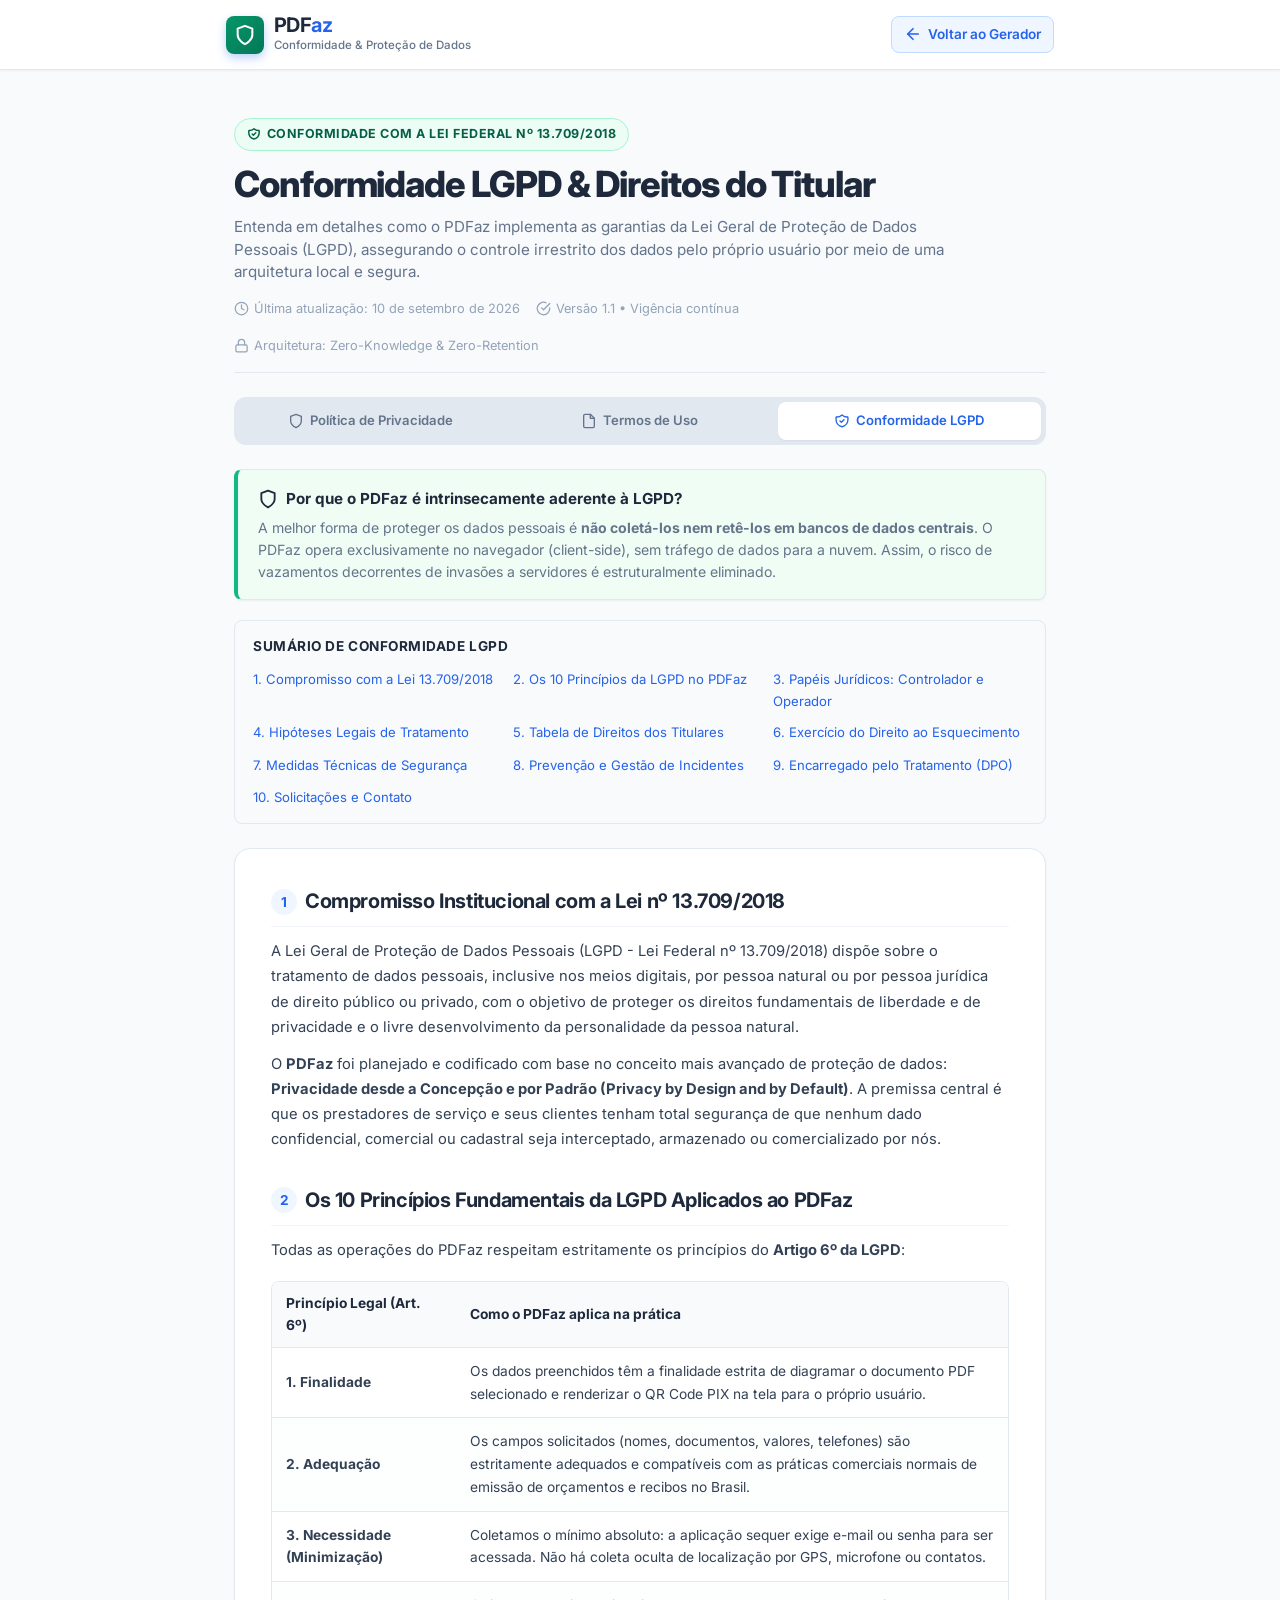
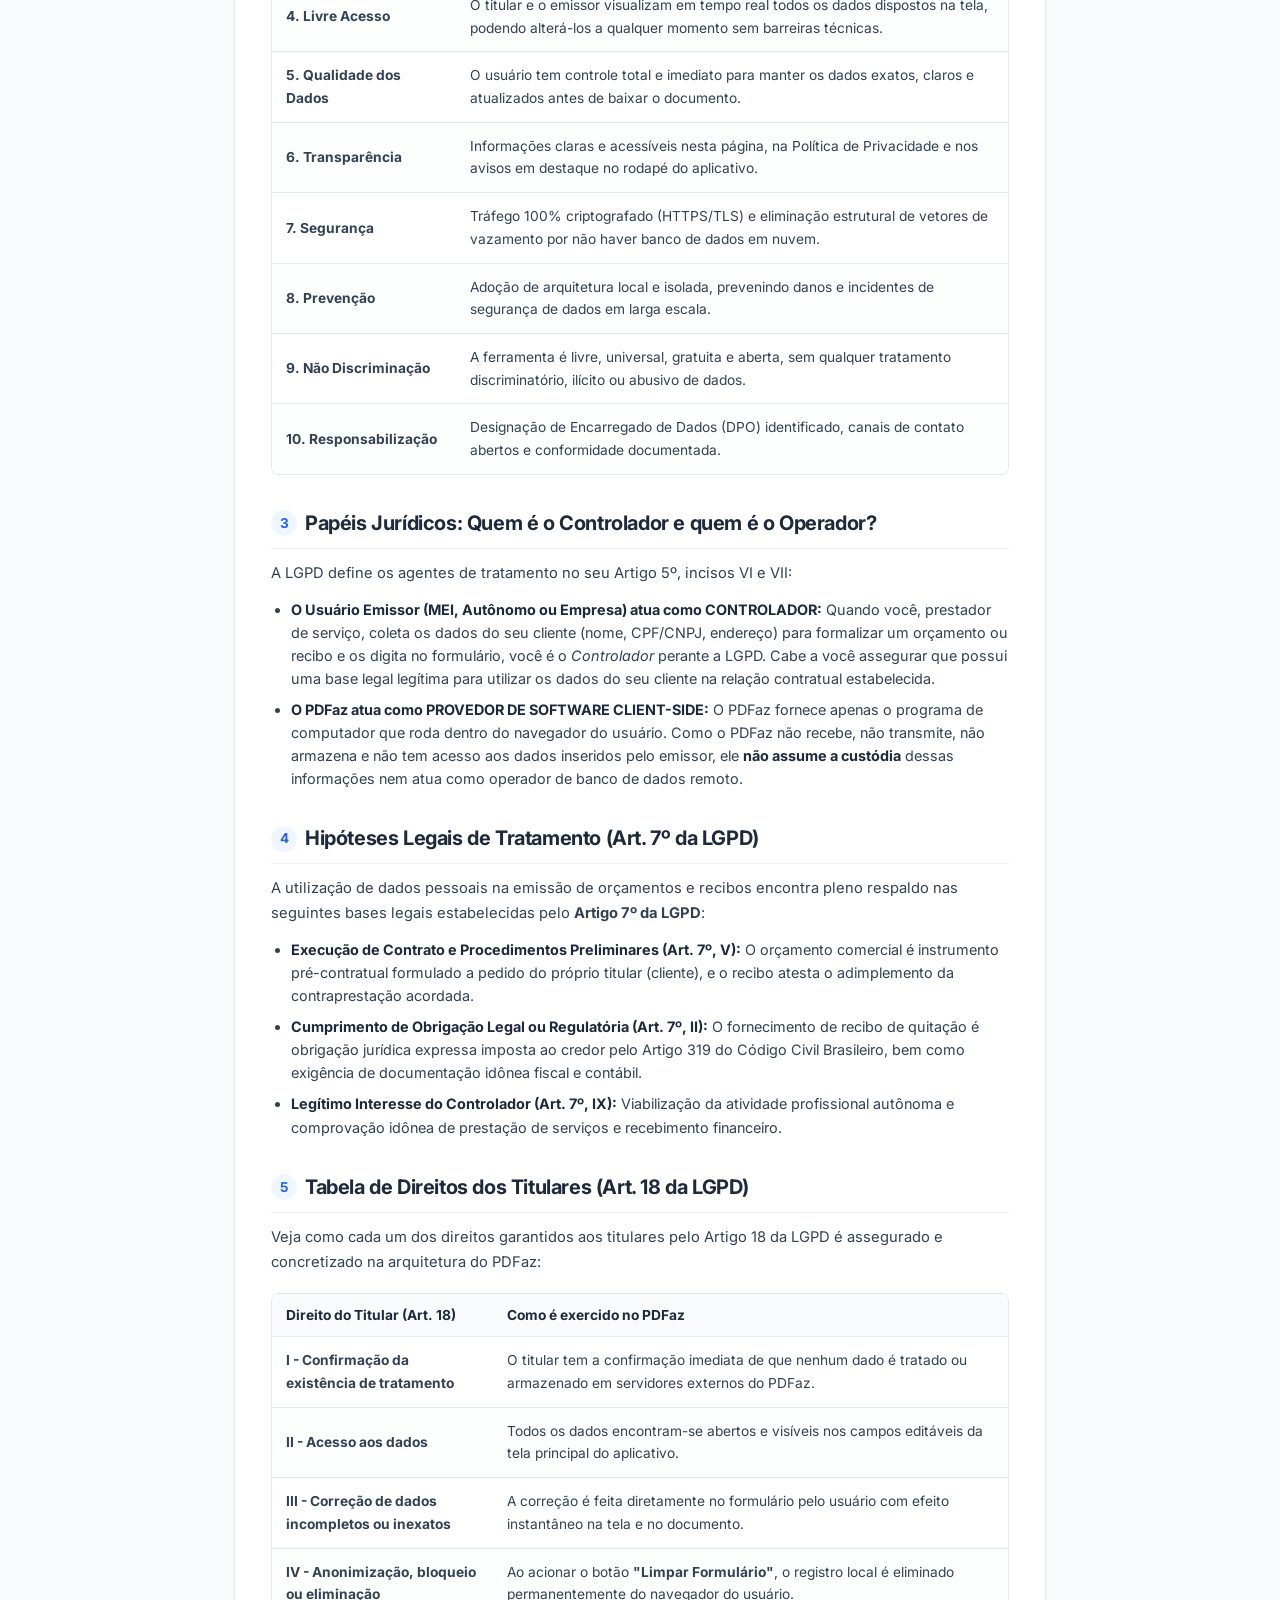
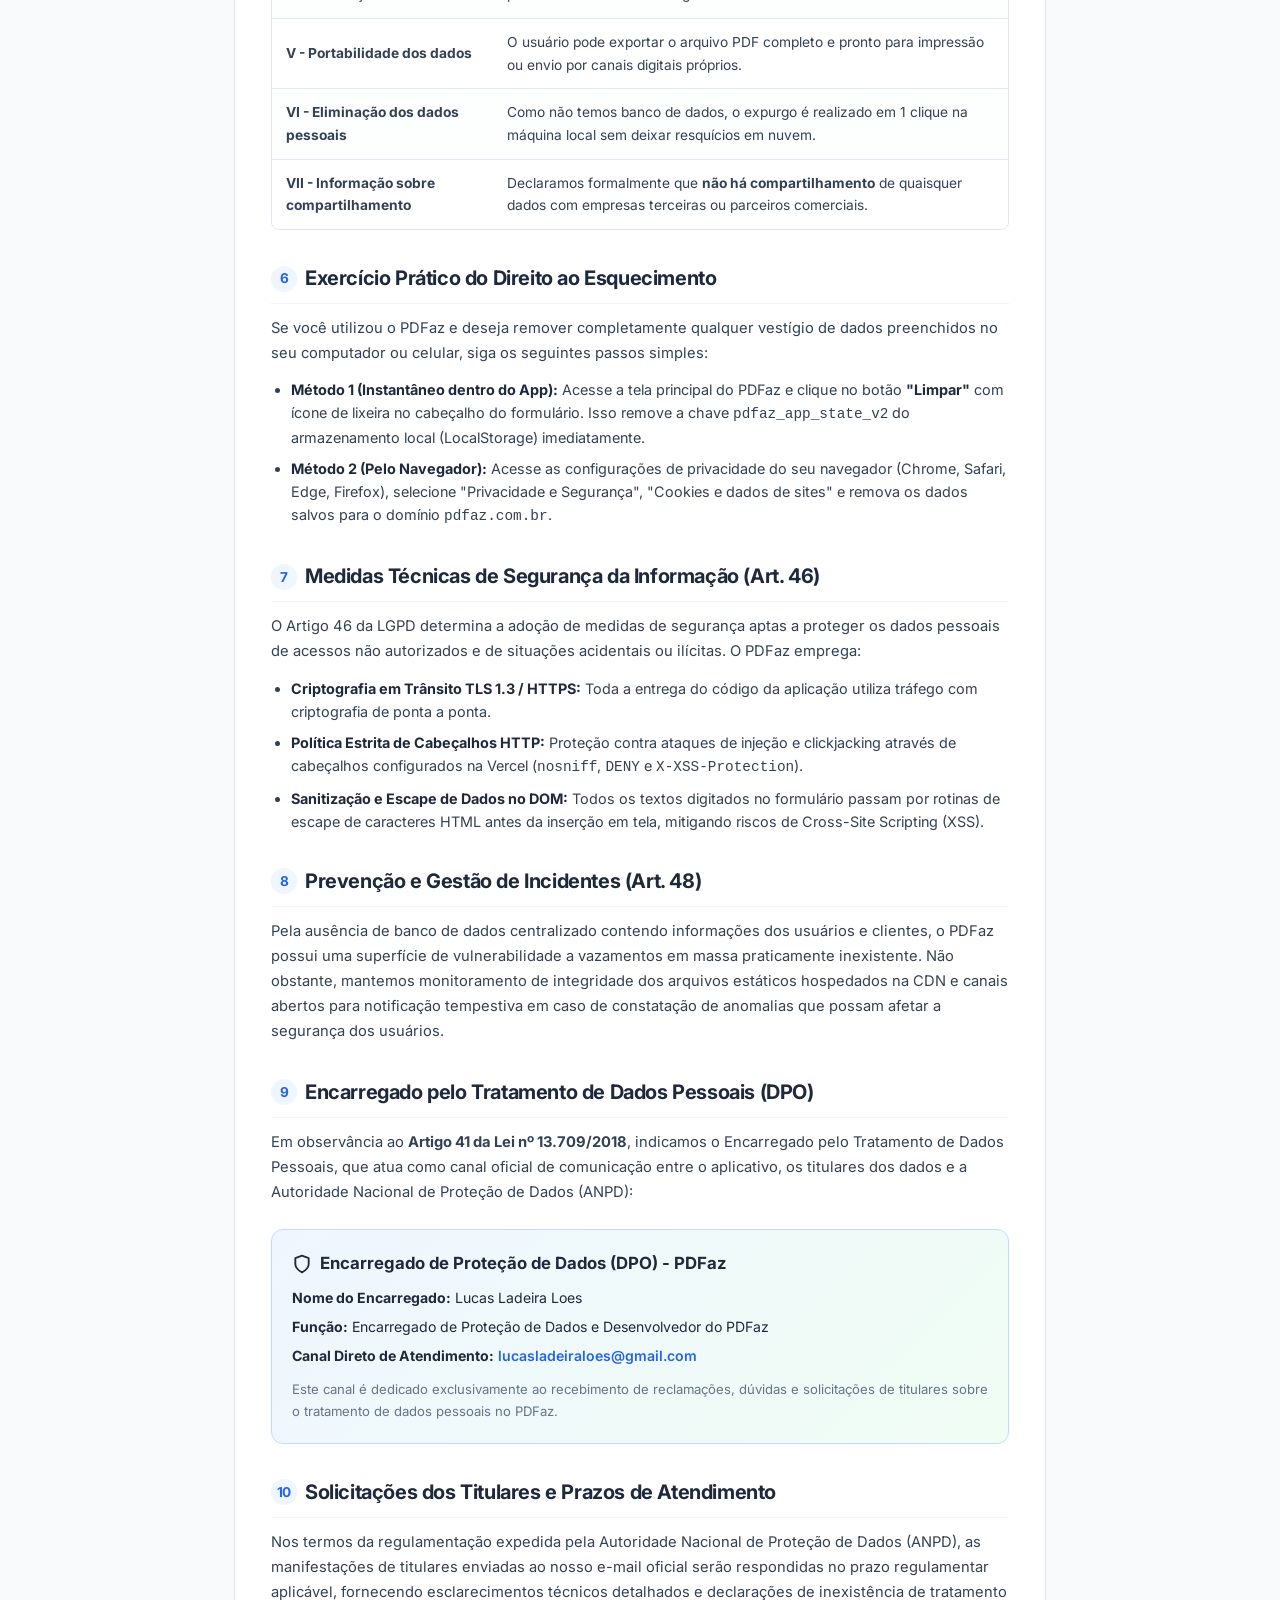
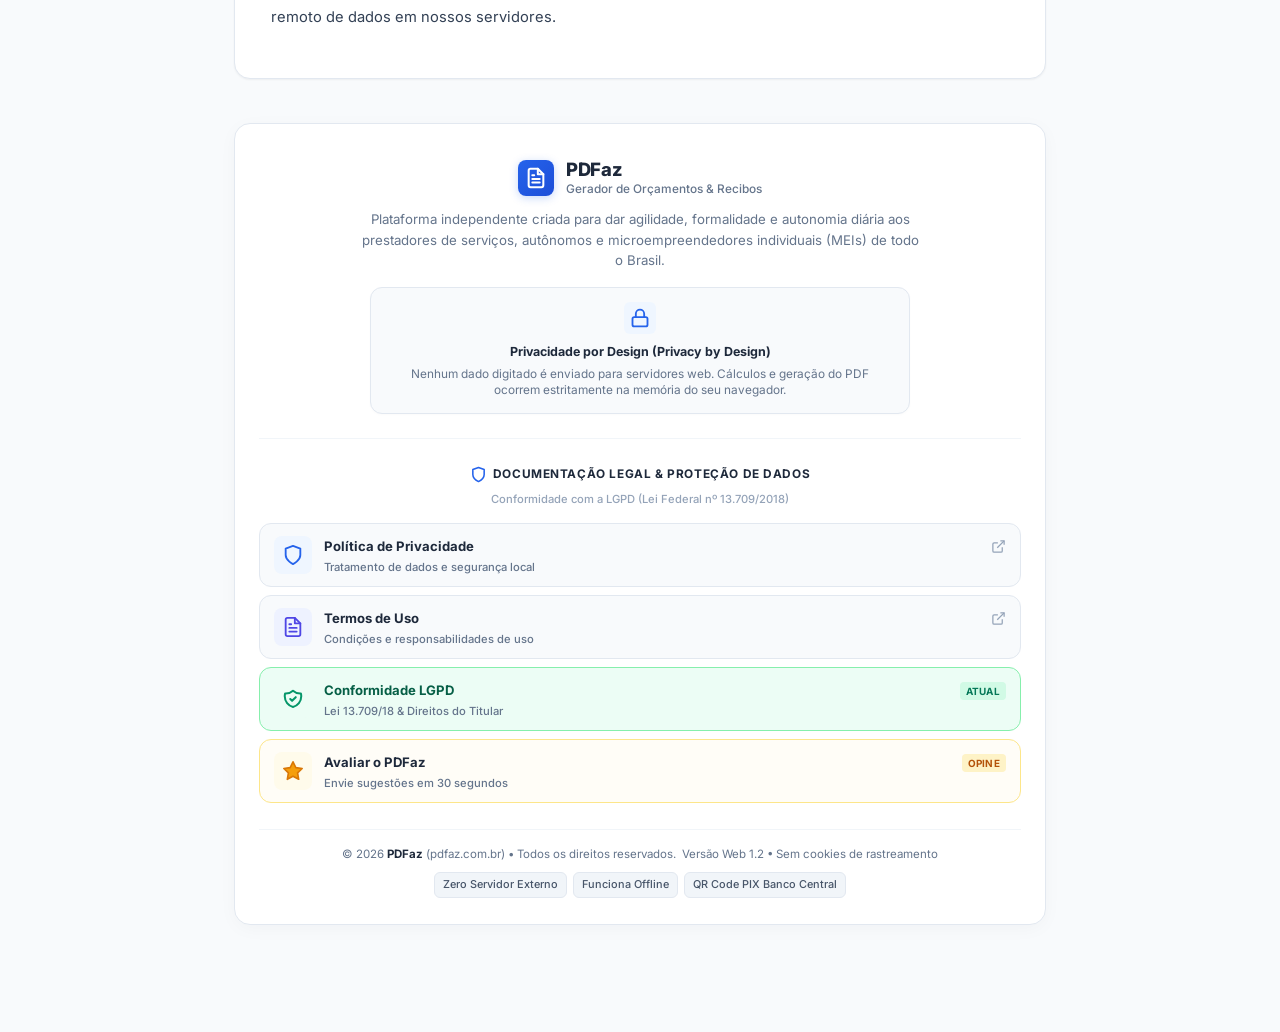
==== commit ab0ebf5d: "Atualizar badge do rodape para Funciona Offline nas paginas institucionais" ====
--- a/lgpd.html
+++ b/lgpd.html
@@ -557,7 +557,7 @@
 
           <div class="footer-tech-badges">
             <span class="tech-tag">Zero Servidor Externo</span>
-            <span class="tech-tag">PWA Instalável</span>
+            <span class="tech-tag">Funciona Offline</span>
             <span class="tech-tag">QR Code PIX Banco Central</span>
           </div>
         </div>
--- a/css/style.css
+++ b/css/style.css
@@ -1354,7 +1354,7 @@
 /* Ações Desktop no final do formulário (Centro Executivo & Disposição Otimizada) */
 .desktop-action-bar {
   display: none;
-  align-items: center;
+  align-items: flex-start;
   justify-content: space-between;
   gap: 16px;
   margin-top: 26px;
@@ -1380,9 +1380,81 @@
   justify-content: flex-start;
 }
 
+.action-bar-primary-wrapper {
+  display: flex;
+  flex-direction: column;
+  align-items: flex-end;
+  gap: 6px;
+  margin-left: auto;
+}
+
 .action-bar-primary {
   justify-content: flex-end;
-  margin-left: auto;
+}
+
+.action-consent-notice {
+  display: inline-flex;
+  align-items: center;
+  gap: 5px;
+  font-size: 0.72rem;
+  color: #64748B;
+  line-height: 1.25;
+  user-select: none;
+  margin: 0;
+  padding-right: 2px;
+}
+
+.action-consent-notice svg {
+  color: #94A3B8;
+  flex-shrink: 0;
+}
+
+.action-consent-notice a {
+  color: #475569;
+  font-weight: 600;
+  text-decoration: underline;
+  text-underline-offset: 2px;
+  transition: color 0.15s ease;
+}
+
+.action-consent-notice a:hover {
+  color: var(--primary-dark, #1D4ED8);
+}
+
+/* Aviso de Consentimento Mobile (fim do formulário) */
+.form-mobile-consent-notice {
+  display: none;
+}
+
+@media (max-width: 767px) {
+  .form-mobile-consent-notice {
+    display: flex;
+    align-items: center;
+    justify-content: center;
+    gap: 6px;
+    font-size: 0.72rem;
+    color: #64748B;
+    text-align: center;
+    margin-top: 16px;
+    padding: 6px 10px;
+    line-height: 1.3;
+  }
+
+  .form-mobile-consent-notice svg {
+    color: #94A3B8;
+    flex-shrink: 0;
+  }
+
+  .form-mobile-consent-notice a {
+    color: #475569;
+    font-weight: 600;
+    text-decoration: underline;
+    text-underline-offset: 2px;
+  }
+
+  .form-mobile-consent-notice a:hover {
+    color: var(--primary-dark, #1D4ED8);
+  }
 }
 
 /* Botão de Conversão em 1 Clique (Orçamento <-> Recibo) */
@@ -1753,8 +1825,8 @@
 }
 
 .a4-type-badge {
-  background-color: #2563EB;
-  color: #FFFFFF;
+  background-color: var(--theme-primary, #2563EB);
+  color: #FFFFFF !important;
   font-size: 0.80rem;
   font-weight: 800;
   text-transform: uppercase;
@@ -1762,12 +1834,13 @@
   padding: 5px 14px;
   border-radius: 4px;
   margin-bottom: 8px;
+  border: none !important;
 }
 
 .native-a4-preview-sheet.recibo-mode .a4-type-badge {
-  background-color: #ECFDF5;
-  color: #059669;
-  border: 1.5px solid #059669;
+  background-color: var(--theme-primary, #2563EB);
+  color: #FFFFFF !important;
+  border: none !important;
 }
 
 .a4-meta-list {
@@ -1850,8 +1923,8 @@
 }
 
 .native-a4-preview-sheet.recibo-mode .a4-table th {
-  background-color: #059669;
-  border-color: #059669;
+  background-color: var(--theme-primary, #059669);
+  border-color: var(--theme-primary, #059669);
 }
 
 .a4-table td {
@@ -2120,9 +2193,45 @@
 
 .native-pdf-footer-right {
   display: flex;
+  flex-direction: column;
+  align-items: flex-end;
+  gap: 6px;
+  margin-left: auto;
+}
+
+.native-pdf-footer-actions {
+  display: flex;
   align-items: center;
   gap: 12px;
-  margin-left: auto;
+}
+
+.modal-consent-notice {
+  display: inline-flex;
+  align-items: center;
+  gap: 5px;
+  font-size: 0.72rem;
+  color: #64748B;
+  line-height: 1.25;
+  user-select: none;
+  margin: 0;
+  padding-right: 2px;
+}
+
+.modal-consent-notice svg {
+  color: #94A3B8;
+  flex-shrink: 0;
+}
+
+.modal-consent-notice a {
+  color: #475569;
+  font-weight: 600;
+  text-decoration: underline;
+  text-underline-offset: 2px;
+  transition: color 0.15s ease;
+}
+
+.modal-consent-notice a:hover {
+  color: var(--primary-dark, #1D4ED8);
 }
 
 .btn-discard-preview {
@@ -2182,7 +2291,7 @@
   .native-pdf-modal-footer {
     padding: 12px 14px;
     flex-direction: column-reverse;
-    gap: 8px;
+    gap: 10px;
   }
 
   .native-pdf-footer-left,
@@ -2191,15 +2300,30 @@
     margin-left: 0;
   }
 
+  .native-pdf-footer-right {
+    display: flex;
+    flex-direction: column;
+    align-items: center;
+    gap: 8px;
+  }
+
+  .native-pdf-footer-actions {
+    display: flex;
+    width: 100%;
+    gap: 8px;
+  }
+
   .native-pdf-footer-left .btn,
+  .native-pdf-footer-actions .btn,
   .native-pdf-footer-right .btn {
     flex: 1;
     justify-content: center;
   }
 
-  .native-pdf-footer-right {
-    display: flex;
-    gap: 8px;
+  .modal-consent-notice {
+    justify-content: center;
+    text-align: center;
+    width: 100%;
   }
 }
 
@@ -4692,6 +4816,14 @@
   gap: 4px;
 }
 
+.a4-logo-container {
+  max-width: 220px;
+  max-height: 65px;
+  margin-bottom: 8px;
+  display: flex;
+  align-items: center;
+}
+
 @media (max-width: 480px) {
   .models-grid {
     grid-template-columns: 1fr 1fr;
